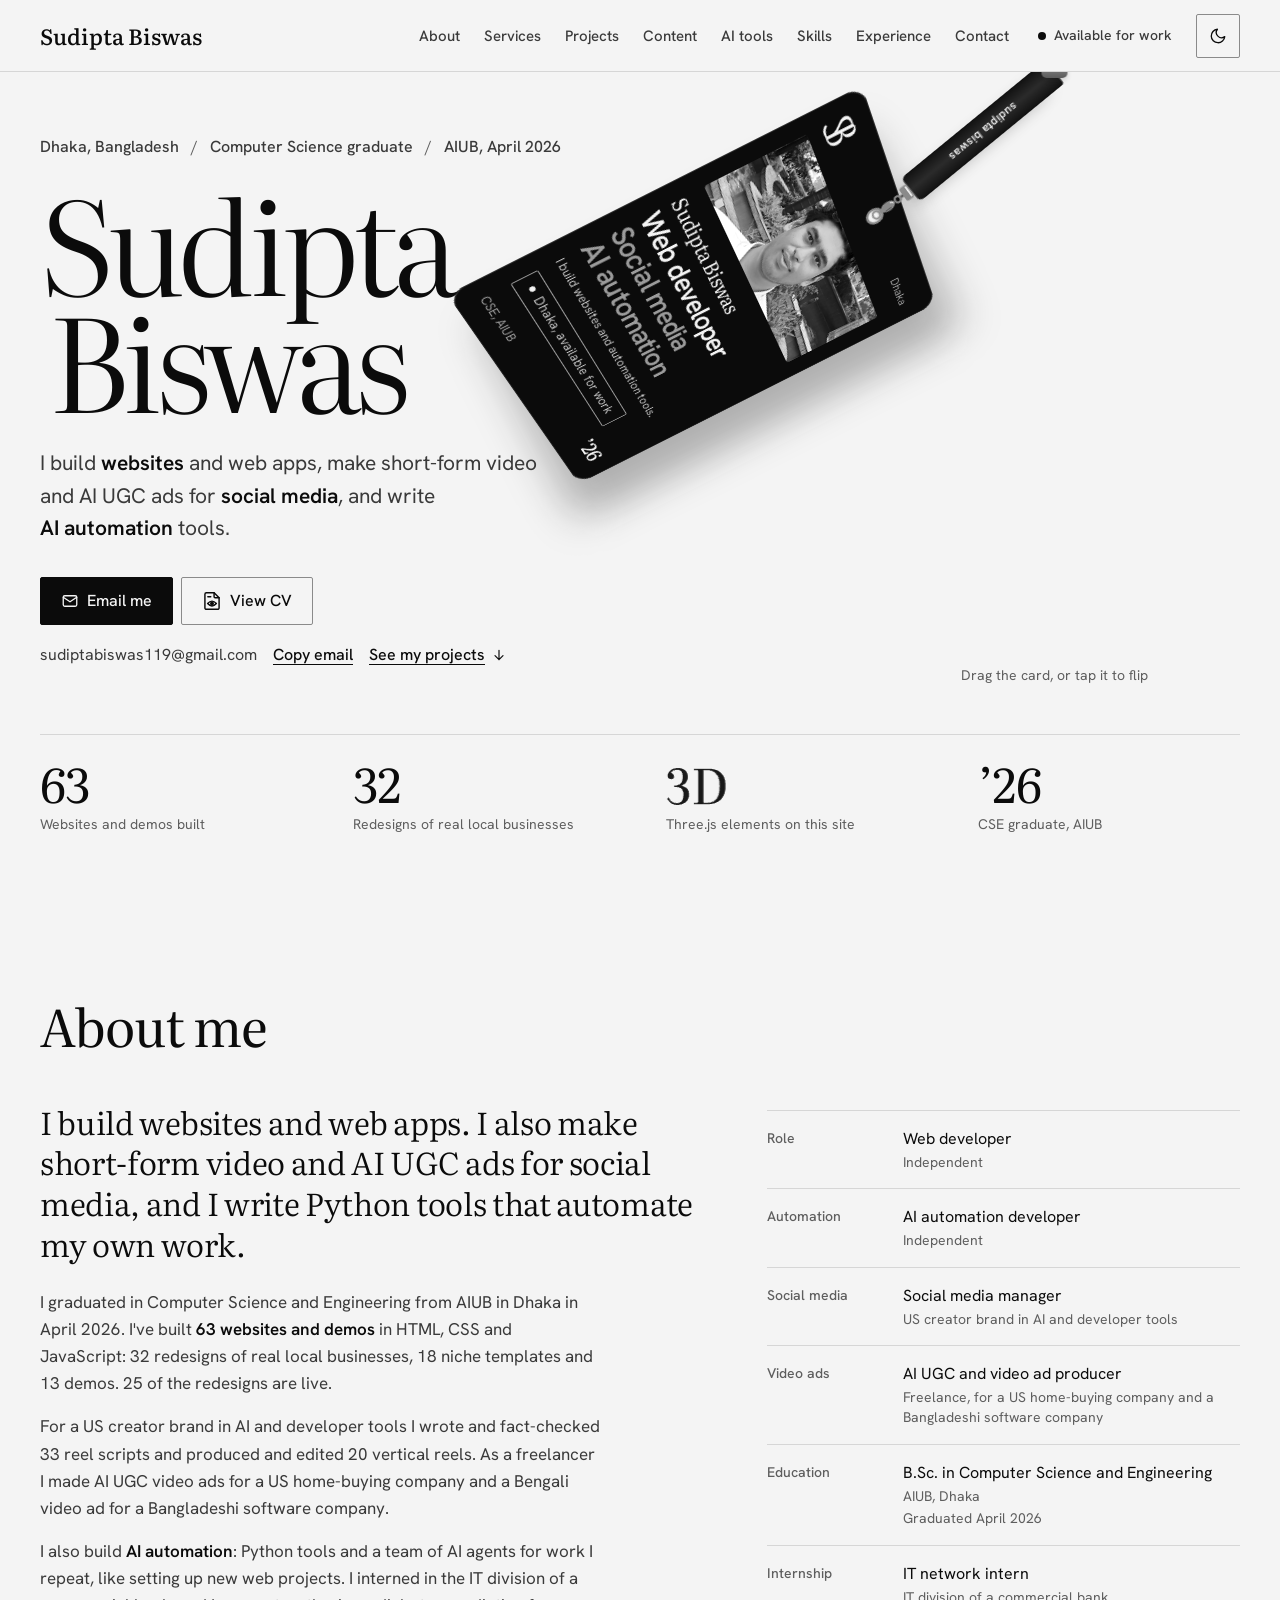
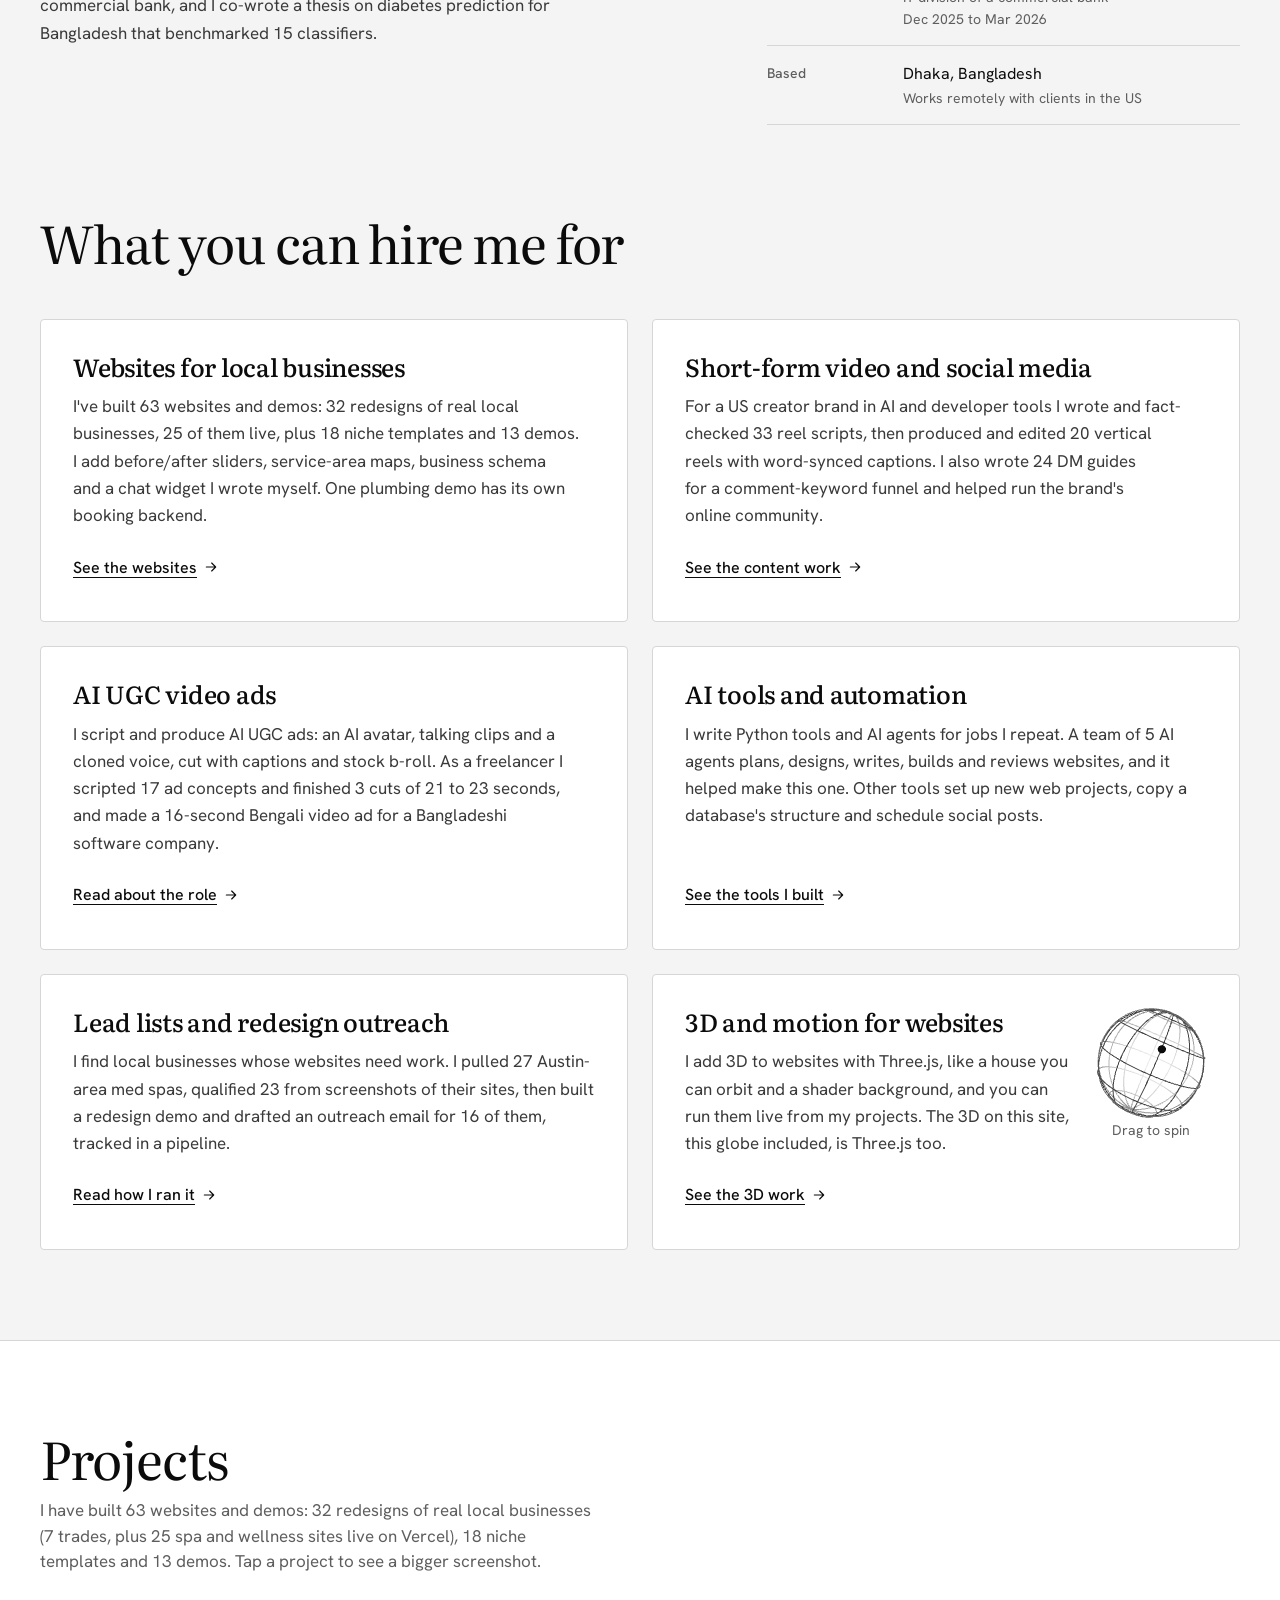
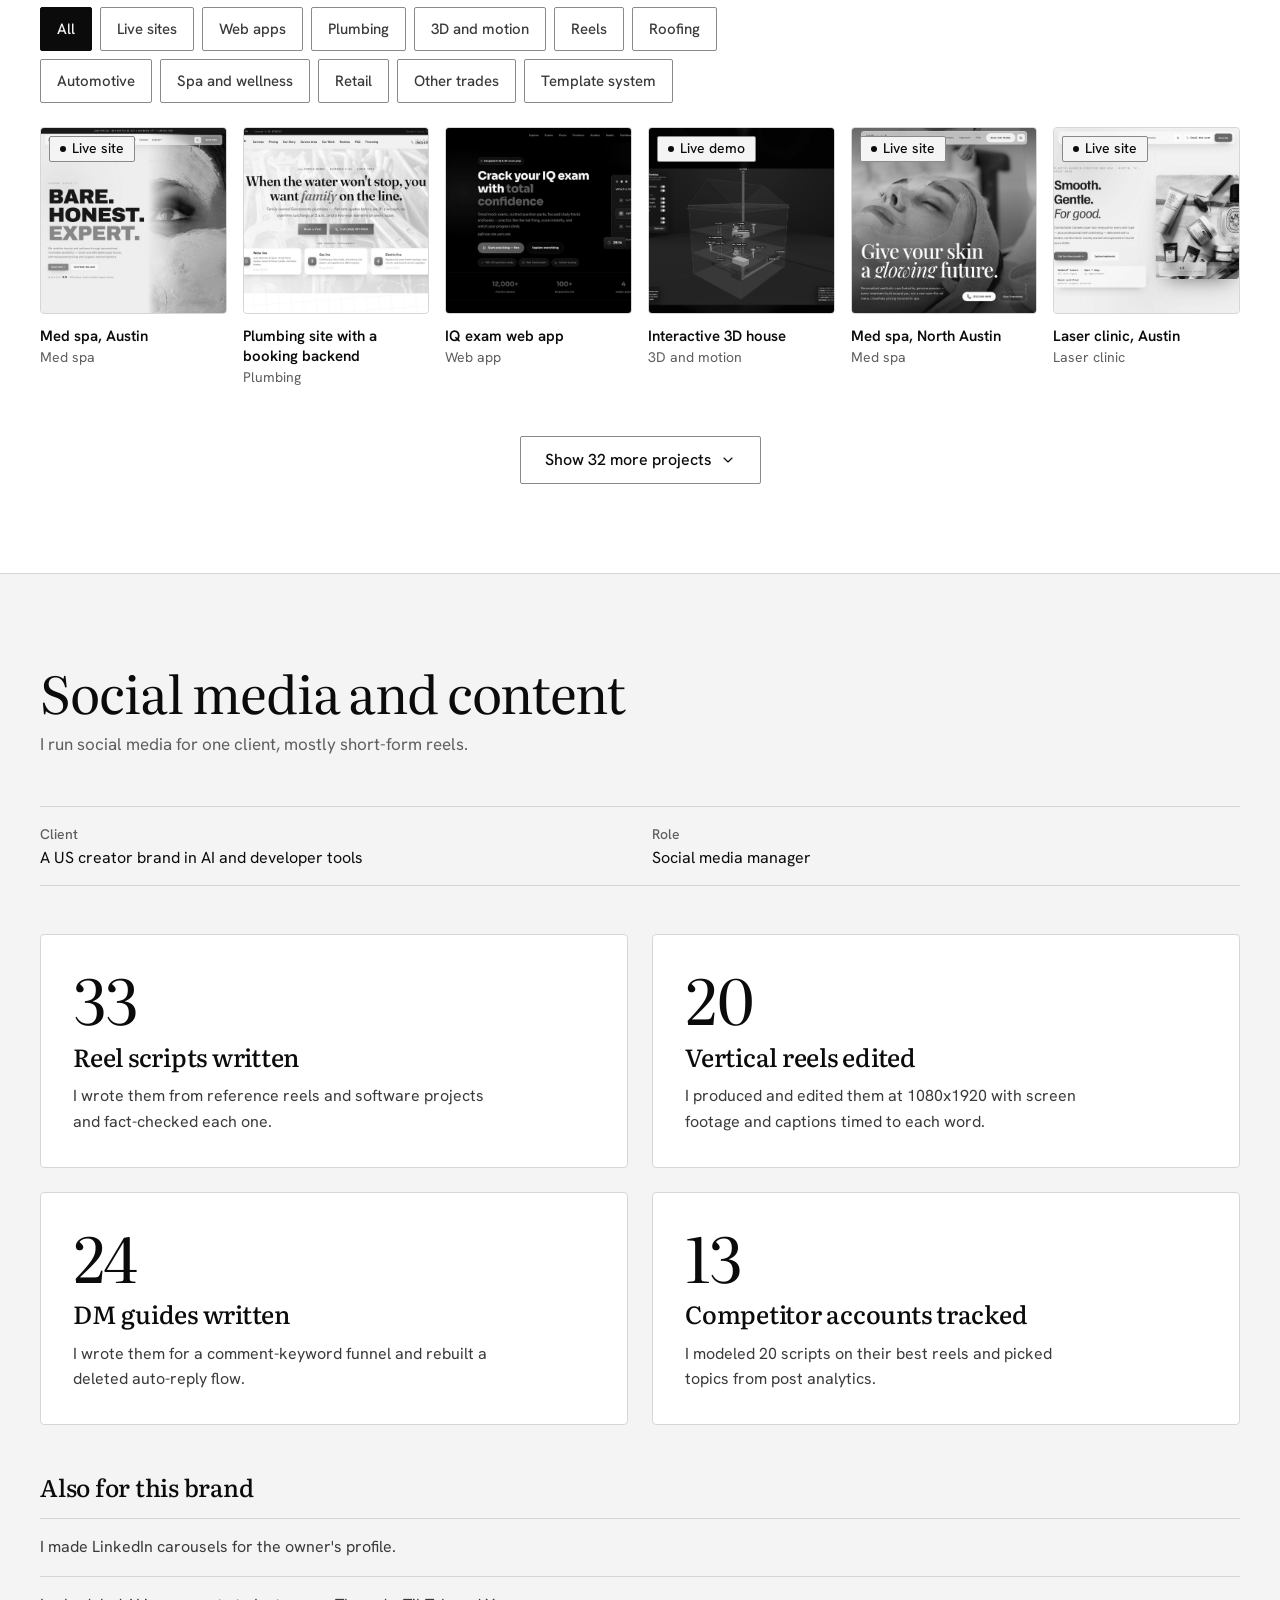
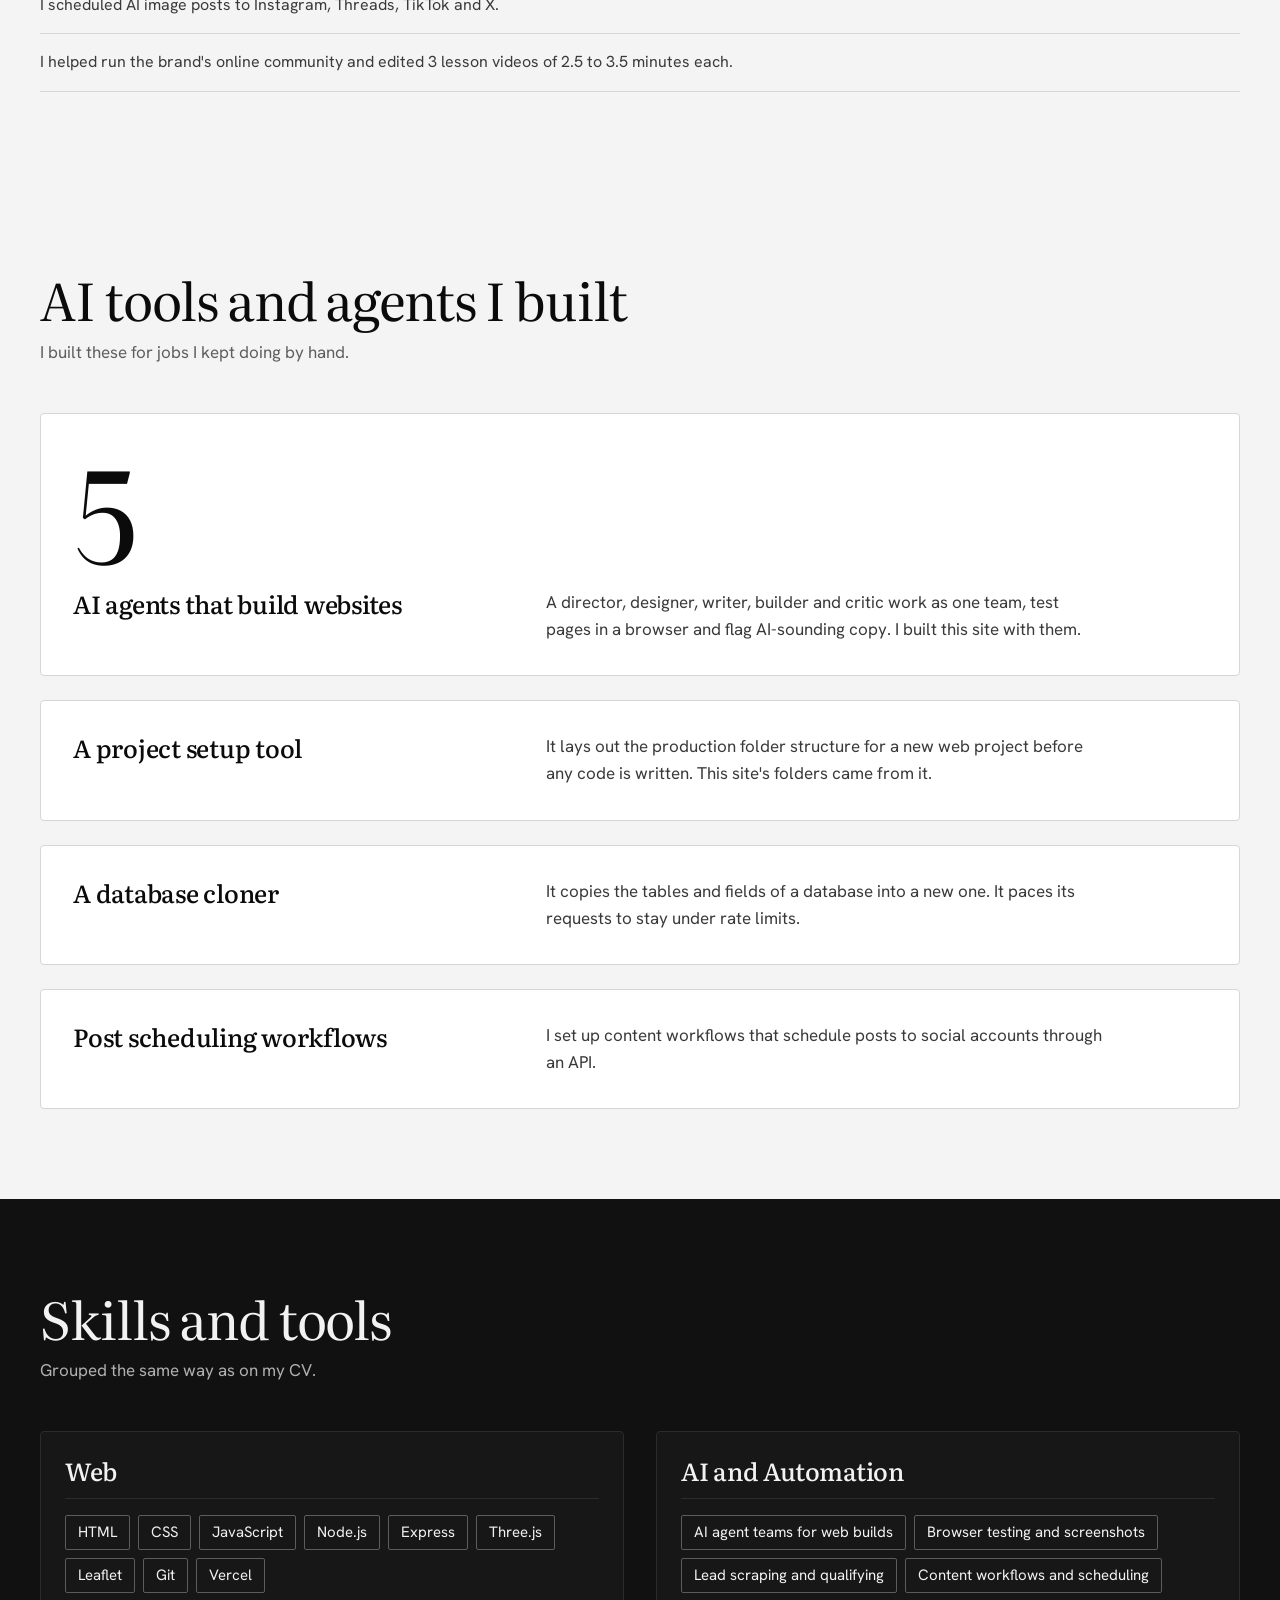
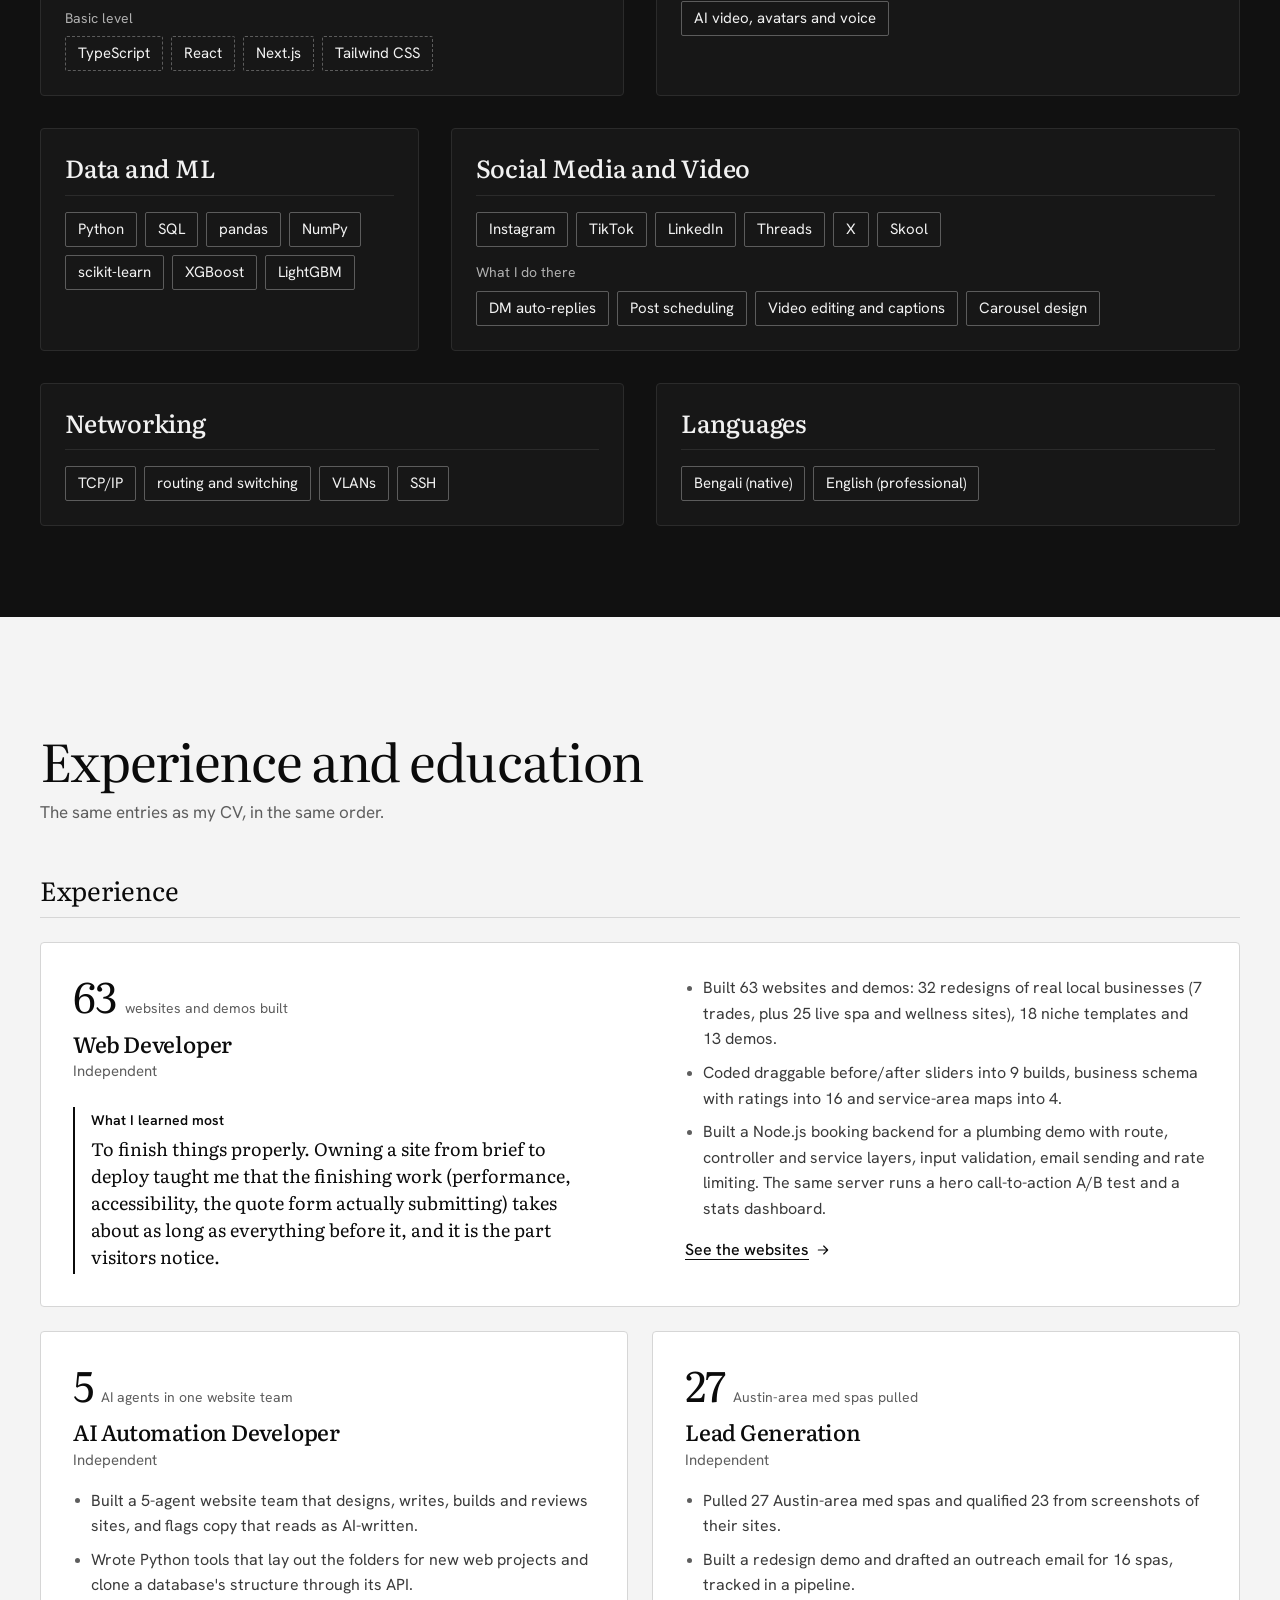
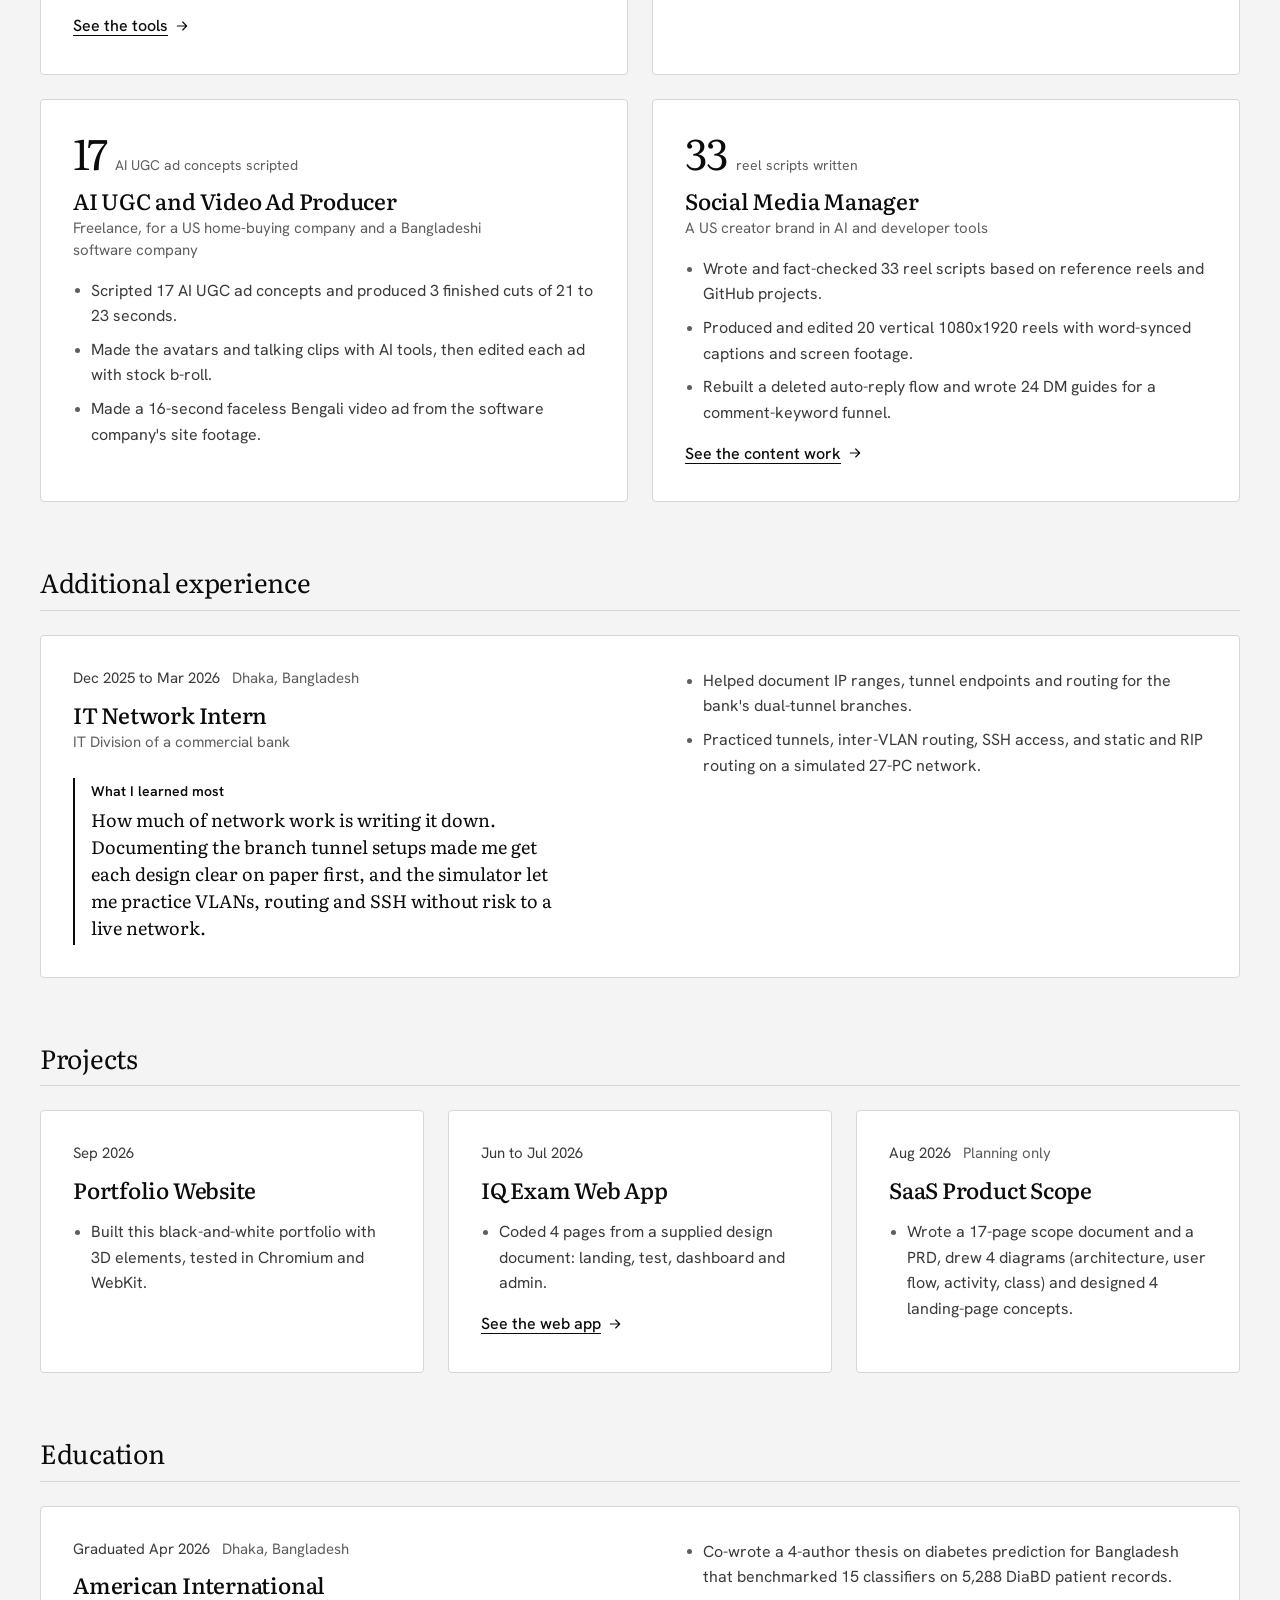
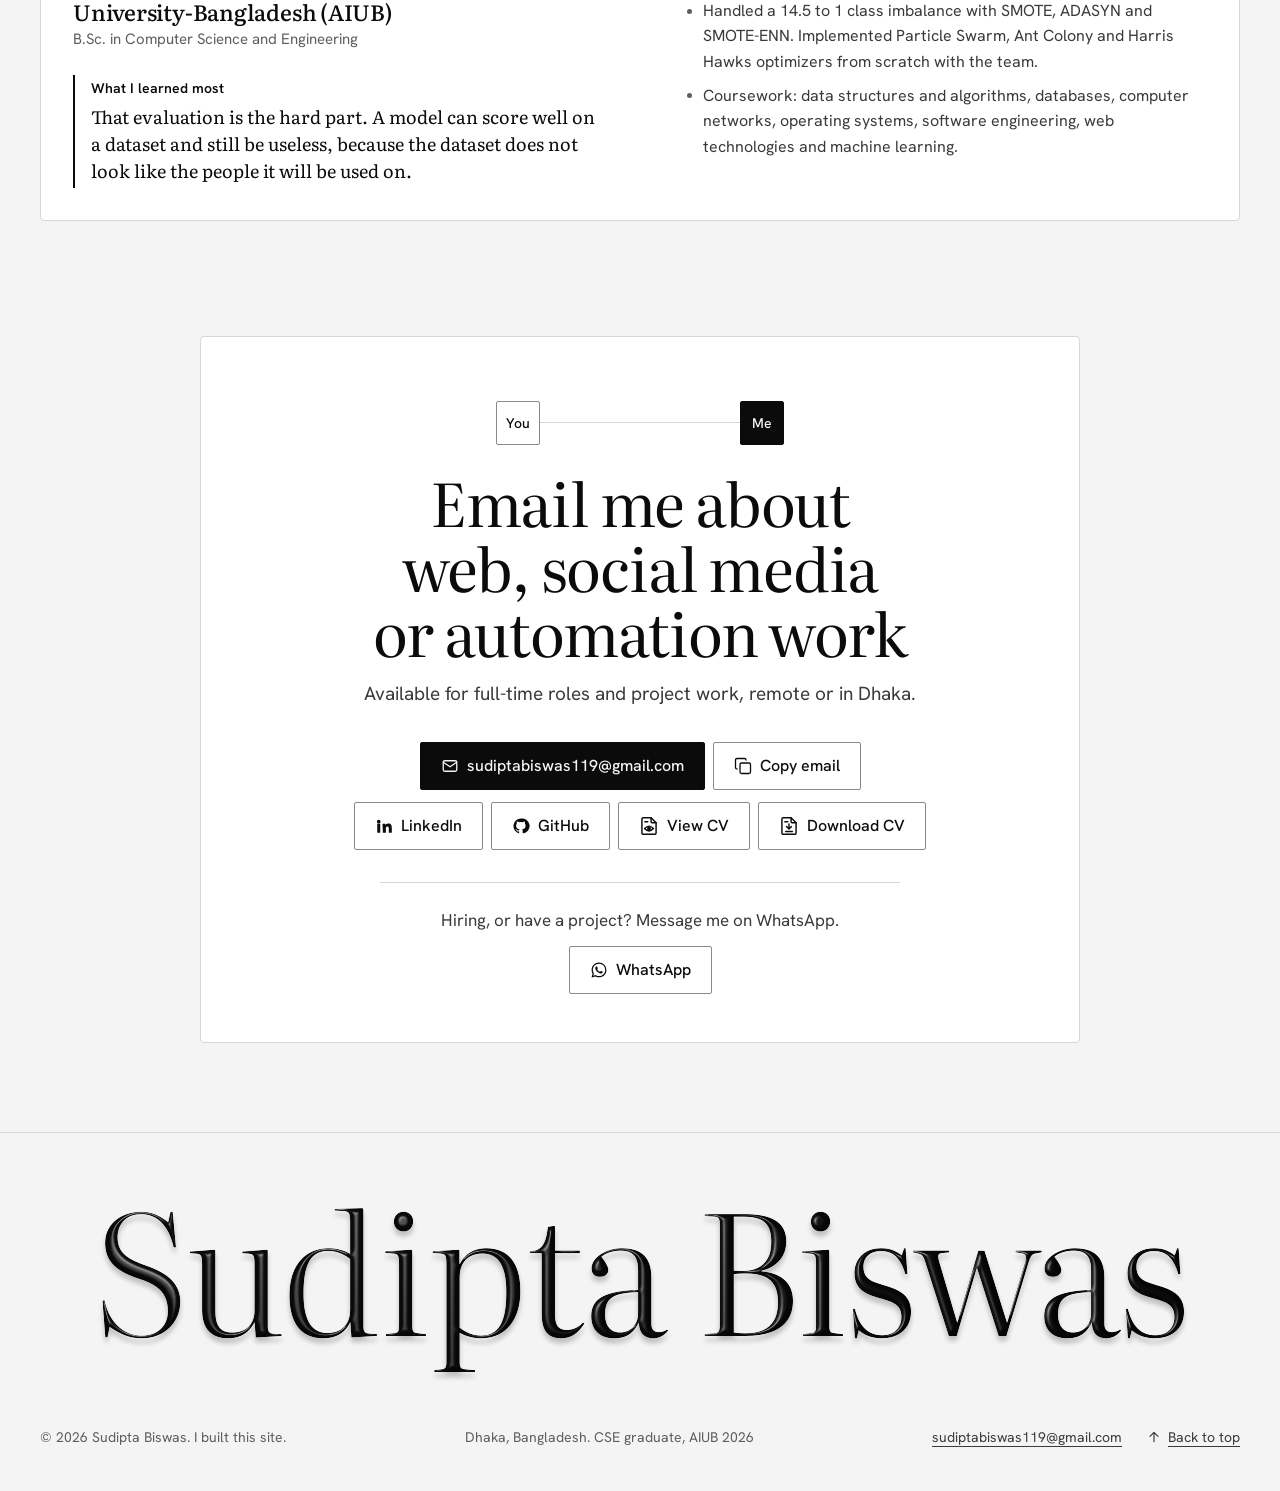
==== index.html @ 5d140ed9 "Fix project filters leaving earlier tiles visible A tile shown by one filter stayed visible under th" ====
<!DOCTYPE html>
<html lang="en">
<head>
<meta charset="UTF-8" />
<meta name="viewport" content="width=device-width, initial-scale=1.0" />
<title>Sudipta Biswas: Web Developer, Social Media Management and AI Automation</title>
<meta name="description" content="Sudipta Biswas is a web developer in Dhaka, Bangladesh. He has built 63 websites and demos, including 32 redesigns of real local businesses. He also makes short-form video and AI UGC ads for social media and writes Python automation tools. Email him or download his CV." />
<meta name="theme-color" content="#f4f4f4" />
<meta property="og:title" content="Sudipta Biswas: Web Developer, Social Media Management and AI Automation" />
<meta property="og:description" content="Web developer in Dhaka. 63 websites and demos built, 32 of them redesigns of real local businesses. He also makes short-form video for social media and writes Python automation tools." />
<meta property="og:type" content="website" />

<link rel="icon" href="data:image/svg+xml,%3Csvg xmlns='http://www.w3.org/2000/svg' viewBox='0 0 48 48'%3E%3Crect width='48' height='48' rx='11' fill='%23111111'/%3E%3Ctext x='24' y='34' font-family='Georgia,serif' font-size='27' font-weight='700' fill='%23f4f4f4' text-anchor='middle'%3Esb%3C/text%3E%3C/svg%3E" />

<script>
(function(){
  var r = document.documentElement;
  r.classList.add('js');
  try { if (localStorage.getItem("pf-theme") === "dark") r.setAttribute("data-theme","dark"); } catch(e){}
  /* motion runs once per element, never on reduced motion */
  try { if (!matchMedia("(prefers-reduced-motion: reduce)").matches && "IntersectionObserver" in window) r.classList.add("m-on"); } catch(e){}
})();
</script>
<!-- three.js r180 is self-hosted in assets/vendor/three (jsDelivr reset Chrome connections) and only fetched when a 3D piece scrolls near the screen -->
<!-- every module URL carries ?v=: browsers cache GitHub Pages files for 10 minutes, and a stale module mixed
     with fresh ones breaks the page. Change a JS file: bump every ?v= in this file (list new modules here) -->
<script type="importmap">{"imports":{
  "three":"./assets/vendor/three/build/three.module.min.js",
  "three/addons/":"./assets/vendor/three/examples/jsm/",
  "./js/config.js":"./js/config.js?v=15",
  "./js/lib/dom.js":"./js/lib/dom.js?v=15",
  "./js/lib/three-kit.js":"./js/lib/three-kit.js?v=15",
  "./js/modules/badge/badge.js":"./js/modules/badge/badge.js?v=15",
  "./js/modules/badge/index.js":"./js/modules/badge/index.js?v=15",
  "./js/modules/badge/pointer.js":"./js/modules/badge/pointer.js?v=15",
  "./js/modules/badge/rig.js":"./js/modules/badge/rig.js?v=15",
  "./js/modules/badge/spring.js":"./js/modules/badge/spring.js?v=15",
  "./js/modules/copy-email.js":"./js/modules/copy-email.js?v=15",
  "./js/modules/footer-light.js":"./js/modules/footer-light.js?v=15",
  "./js/modules/globe.js":"./js/modules/globe.js?v=15",
  "./js/modules/lightbox.js":"./js/modules/lightbox.js?v=15",
  "./js/modules/live-tags.js":"./js/modules/live-tags.js?v=15",
  "./js/modules/menu.js":"./js/modules/menu.js?v=15",
  "./js/modules/nav-state.js":"./js/modules/nav-state.js?v=15",
  "./js/modules/reveal.js":"./js/modules/reveal.js?v=15",
  "./js/modules/service-links.js":"./js/modules/service-links.js?v=15",
  "./js/modules/slideshow.js":"./js/modules/slideshow.js?v=15",
  "./js/modules/stat-3d.js":"./js/modules/stat-3d.js?v=15",
  "./js/modules/theme.js":"./js/modules/theme.js?v=15",
  "./js/modules/toast.js":"./js/modules/toast.js?v=15",
  "./js/modules/work.js":"./js/modules/work.js?v=15"
}}</script>
<link rel="preconnect" href="https://fonts.googleapis.com" />
<link rel="preconnect" href="https://fonts.gstatic.com" crossorigin />
<link href="https://fonts.googleapis.com/css2?family=Literata:opsz,wght@7..72,300..600&amp;family=Hanken+Grotesk:wght@400..700&amp;display=swap" rel="stylesheet" />

<!-- styles: tokens, base, layout, one file per section, motion last (order matters) -->
<link rel="stylesheet" href="css/tokens.css?v=15" />
<link rel="stylesheet" href="css/base.css?v=15" />
<link rel="stylesheet" href="css/layout.css?v=15" />
<link rel="stylesheet" href="css/components/a11y.css?v=15" />
<link rel="stylesheet" href="css/components/controls.css?v=15" />
<link rel="stylesheet" href="css/components/header.css?v=15" />
<link rel="stylesheet" href="css/components/hero.css?v=15" />
<link rel="stylesheet" href="css/components/badge.css?v=15" />
<link rel="stylesheet" href="css/components/about.css?v=15" />
<link rel="stylesheet" href="css/components/services.css?v=15" />
<link rel="stylesheet" href="css/components/work.css?v=15" />
<link rel="stylesheet" href="css/components/content.css?v=15" />
<link rel="stylesheet" href="css/components/automation.css?v=15" />
<link rel="stylesheet" href="css/components/skills.css?v=15" />
<link rel="stylesheet" href="css/components/experience.css?v=15" />
<link rel="stylesheet" href="css/components/contact.css?v=15" />
<link rel="stylesheet" href="css/components/footer.css?v=15" />
<link rel="stylesheet" href="css/components/lightbox.css?v=15" />
<link rel="stylesheet" href="css/components/toast.css?v=15" />
<link rel="stylesheet" href="css/components/slideshow.css?v=15" />
<link rel="stylesheet" href="css/motion.css?v=15" />
<!-- scripts: fetched in parallel, run by js/main.js -->
<link rel="modulepreload" href="js/main.js?v=15" />
<link rel="modulepreload" href="js/config.js?v=15" />
<link rel="modulepreload" href="js/lib/dom.js?v=15" />
<link rel="modulepreload" href="js/lib/three-kit.js?v=15" />
<link rel="modulepreload" href="js/modules/badge/index.js?v=15" />
<link rel="modulepreload" href="js/modules/badge/badge.js?v=15" />
<link rel="modulepreload" href="js/modules/badge/pointer.js?v=15" />
<link rel="modulepreload" href="js/modules/badge/rig.js?v=15" />
<link rel="modulepreload" href="js/modules/badge/spring.js?v=15" />
<link rel="modulepreload" href="js/modules/copy-email.js?v=15" />
<link rel="modulepreload" href="js/modules/footer-light.js?v=15" />
<link rel="modulepreload" href="js/modules/globe.js?v=15" />
<link rel="modulepreload" href="js/modules/lightbox.js?v=15" />
<link rel="modulepreload" href="js/modules/live-tags.js?v=15" />
<link rel="modulepreload" href="js/modules/menu.js?v=15" />
<link rel="modulepreload" href="js/modules/nav-state.js?v=15" />
<link rel="modulepreload" href="js/modules/reveal.js?v=15" />
<link rel="modulepreload" href="js/modules/service-links.js?v=15" />
<link rel="modulepreload" href="js/modules/slideshow.js?v=15" />
<link rel="modulepreload" href="js/modules/stat-3d.js?v=15" />
<link rel="modulepreload" href="js/modules/theme.js?v=15" />
<link rel="modulepreload" href="js/modules/toast.js?v=15" />
<link rel="modulepreload" href="js/modules/work.js?v=15" />
</head>
<body>
<a class="skip" href="#main">Skip to main content</a>

<header class="nav" id="nav">
  <div class="wrap nav-in">
    <a href="#top" class="mark" aria-label="Sudipta Biswas, back to top">
      <span class="sig">Sudipta Biswas</span>
      <span class="who">Web developer, social media and AI automation</span>
    </a>
    <div class="nav-end">
      <nav class="site-nav" id="siteNav" aria-label="Primary" hidden>
        <ul class="nav-list">
          <li><a class="nl" href="#about"><span>About</span></a></li>
          <li><a class="nl" href="#services"><span>Services</span></a></li>
          <li><a class="nl" href="#projects"><span>Projects</span></a></li>
          <li><a class="nl" href="#content"><span>Content</span></a></li>
          <li><a class="nl" href="#automation"><span>AI tools</span></a></li>
          <li><a class="nl" href="#skillstory"><span>Skills</span></a></li>
          <li><a class="nl" href="#experience"><span>Experience</span></a></li>
          <li><a class="nl" href="#contact"><span>Contact</span></a></li>
        </ul>
        <div class="menu-actions">
          <a class="btn" href="mailto:sudiptabiswas119@gmail.com">Email me</a>
          <a class="btn btn-secondary" href="assets/Sudipta_Biswas_CV.pdf" target="_blank" rel="noopener" aria-label="View CV (PDF, opens in a new tab)"><svg class="i-cv" viewBox="0 0 24 24" fill="none" stroke="currentColor" stroke-width="1.75" stroke-linecap="round" stroke-linejoin="round" aria-hidden="true" focusable="false"><path d="M14.5 2H5.25A1.75 1.75 0 0 0 3.5 3.75V20.25A1.75 1.75 0 0 0 5.25 22H18.75A1.75 1.75 0 0 0 20.5 20.25V8Z"/><path d="M14.5 2V6.75A1.25 1.25 0 0 0 15.75 8H20.5"/><path d="M7 7H10.5"/><path d="M6.75 15Q12 9.25 17.25 15Q12 20.75 6.75 15Z"/><circle cx="12" cy="15" r="1.5" fill="currentColor"/></svg><span>View CV</span></a>
        </div>
        <span class="avail"><span class="dot" aria-hidden="true"></span>Available for work</span>
      </nav>
      <button class="theme-btn" id="themeBtn" type="button" aria-label="Switch to dark theme" title="Light or dark theme">
        <svg class="i-moon" viewBox="0 0 24 24" fill="none" stroke="currentColor" stroke-width="1.75" stroke-linecap="round" stroke-linejoin="round" aria-hidden="true" focusable="false"><path d="M21 12.8A9 9 0 1 1 11.2 3a7 7 0 0 0 9.8 9.8Z"/></svg>
        <svg class="i-sun" viewBox="0 0 24 24" fill="none" stroke="currentColor" stroke-width="1.75" stroke-linecap="round" stroke-linejoin="round" aria-hidden="true" focusable="false"><circle cx="12" cy="12" r="4"/><path d="M12 2v2M12 20v2M4.9 4.9l1.4 1.4M17.7 17.7l1.4 1.4M2 12h2M20 12h2M4.9 19.1l1.4-1.4M17.7 6.3l1.4-1.4"/></svg>
      </button>
      <button class="menu-btn" id="menuBtn" type="button" aria-controls="siteNav" aria-expanded="false" aria-label="Open menu">
        <span class="bars" aria-hidden="true"><i></i><i></i></span><span class="menu-txt">Menu</span>
      </button>
    </div>
  </div>
</header>

<main id="main">

<!-- ===== HERO ===== -->
<section class="hero" id="top">
  <span class="hero-sentinel" aria-hidden="true"></span>
  <div class="wrap">
    <div class="hero-grid">
      <div class="hero-copy">
        <div class="id-row">
          <span class="id-pfp"><img src="assets/images/profile.jpg" alt="Sudipta Biswas in a white shirt, outdoors in a garden" width="900" height="900" loading="eager" fetchpriority="high" decoding="async" /></span>
          <div class="id-meta">
            <ul class="facts">
              <li>Dhaka, Bangladesh<span class="sep" aria-hidden="true">/</span></li>
              <li>Computer Science graduate<span class="sep" aria-hidden="true">/</span></li>
              <li>AIUB, April 2026</li>
            </ul>
            <span class="chip id-chip"><span class="dot" aria-hidden="true"></span>Dhaka, available for work</span>
          </div>
        </div>
        <h1><span class="l1"><span class="w">Sudipta</span></span> <span class="l2"><span class="w">Biswas</span></span></h1>
        <p class="hero-lead">I build <b>websites</b> and web apps, make short-form video and AI UGC ads for <b>social media</b>, and write <b>AI automation</b> tools.</p>
        <div class="hero-actions">
          <div class="row-a">
            <a class="btn" href="mailto:sudiptabiswas119@gmail.com"><svg viewBox="0 0 24 24" fill="none" stroke="currentColor" stroke-width="1.75" stroke-linecap="round" stroke-linejoin="round" aria-hidden="true" focusable="false"><rect x="3" y="5" width="18" height="14" rx="2"/><path d="m3 7 9 6 9-6"/></svg><span>Email me</span></a>
            <a class="btn btn-secondary btn-ico" href="assets/Sudipta_Biswas_CV.pdf" target="_blank" rel="noopener" aria-label="View CV (PDF, opens in a new tab)" title="View CV (PDF, opens in a new tab)"><svg class="i-cv" viewBox="0 0 24 24" fill="none" stroke="currentColor" stroke-width="1.75" stroke-linecap="round" stroke-linejoin="round" aria-hidden="true" focusable="false"><path d="M14.5 2H5.25A1.75 1.75 0 0 0 3.5 3.75V20.25A1.75 1.75 0 0 0 5.25 22H18.75A1.75 1.75 0 0 0 20.5 20.25V8Z"/><path d="M14.5 2V6.75A1.25 1.25 0 0 0 15.75 8H20.5"/><path d="M7 7H10.5"/><path d="M6.75 15Q12 9.25 17.25 15Q12 20.75 6.75 15Z"/><circle cx="12" cy="15" r="1.5" fill="currentColor"/></svg><span class="btn-t">View CV</span></a>
          </div>
          <div class="row-b">
            <span class="addr">sudiptabiswas119@gmail.com</span>
            <button class="textlink" id="copyHero" type="button"><span class="lbl">Copy email</span></button>
            <a class="textlink" href="#projects"><span>See my projects</span><svg viewBox="0 0 24 24" fill="none" stroke="currentColor" stroke-width="1.75" stroke-linecap="round" stroke-linejoin="round" aria-hidden="true" focusable="false"><path d="M12 5v14M6 13l6 6 6-6"/></svg></a>
          </div>
        </div>
      </div>

      <div class="portrait-rig">
        <div class="badge-stage" id="badgeStage">
          <div class="badge">
            <div class="badge__shadow" aria-hidden="true"></div>
            <div class="badge__strap" aria-hidden="true"><span class="badge__strap-text">sudipta biswas</span></div>
            <div class="badge__mount" aria-hidden="true"></div>
            <div class="badge__clip" aria-hidden="true">
              <svg viewBox="0 0 20 44" focusable="false">
                <rect x="2.5" y="0" width="15" height="9" rx="2" fill="currentColor"/>
                <rect class="hi" x="4" y="1.3" width="12" height="1.8" rx=".9" fill="currentColor"/>
                <rect class="lo" x="8.6" y="9" width="2.8" height="3.4" fill="currentColor"/>
                <circle cx="10" cy="15.6" r="3.1" fill="none" stroke="currentColor" stroke-width="1.9"/>
                <path d="M10 19.4c4.6 1.6 5.6 8.6 3.4 13.6L10 38.2l-3.4-5.2C4.4 28 5.4 21 10 19.4Z" fill="currentColor"/>
                <path class="hi" d="M8.2 23.6c.5-1.5 1.1-2.2 1.8-2.4" fill="none" stroke="currentColor" stroke-width="1.1" stroke-linecap="round"/>
                <path class="lo" d="M12.6 25.5v6.2" fill="none" stroke="currentColor" stroke-width="1.1" stroke-linecap="round"/>
                <circle cx="10" cy="42" r="3.7" fill="none" stroke="currentColor" stroke-width="1.9"/>
              </svg>
            </div>
            <div class="badge__card" tabindex="0" role="button" aria-label="Sudipta Biswas, web developer, social media and AI automation. Drag to toss, press Enter to flip for contact details.">
              <div class="badge__inner">
                <section class="face face--front">
                  <span class="face__hole"></span>
                  <div class="face__head">
                    <strong class="face__mark"><span class="visually-hidden">SB</span><svg class="face__mark-svg" xmlns="http://www.w3.org/2000/svg" viewBox="6 7 90 110" fill="currentColor" aria-hidden="true" focusable="false"><path d="M48 13 L60 9 L60 113 L48 113 Z"/><path d="M57 9.8 L60 9 C80 9 88 20 88 34 C88 48 79 57 58 59 L57 55 C70 54 75 46 75 34 C75 21 70 14 57 14 Z"/><path d="M57 57 C84 58 94 70 94 85 C94 102 81 113 57 113 L57 108 C74 108 81 99 81 85 C81 71 74 62 57 62 Z"/><path d="M50 12.6 C28 10.5 10 15 10 33 C10 54 43 61 50 92 L50 70 C40 58 23 49 23 33 C23 22 33 17.5 50 18 Z"/><path d="M50 108 L50 113 C30 116 14 113 7 99 L14 95 C20 104 32 108 50 107 Z"/></svg></strong>
                    <span class="face__meta">Dhaka</span>
                  </div>
                  <figure class="face__photo">
                    <img src="assets/images/profile.jpg" alt="Sudipta Biswas in a white shirt, outdoors in a garden" width="900" height="900" loading="eager" fetchpriority="high" decoding="async" />
                  </figure>
                  <p class="face__name">Sudipta Biswas</p>
                  <p class="face__role">Web developer<span>Social media</span><span>AI automation</span></p>
                  <p class="face__desc">I build websites and automation tools.</p>
                  <span class="chip face__chip"><span class="dot" aria-hidden="true"></span>Dhaka, available for work</span>
                  <div class="face__foot"><span>CSE, AIUB</span><b>’26</b></div>
                </section>
                <section class="face face--back">
                  <span class="face__hole"></span>
                  <div class="face__head">
                    <strong class="face__mark"><span class="visually-hidden">SB</span><svg class="face__mark-svg" xmlns="http://www.w3.org/2000/svg" viewBox="6 7 90 110" fill="currentColor" aria-hidden="true" focusable="false"><path d="M48 13 L60 9 L60 113 L48 113 Z"/><path d="M57 9.8 L60 9 C80 9 88 20 88 34 C88 48 79 57 58 59 L57 55 C70 54 75 46 75 34 C75 21 70 14 57 14 Z"/><path d="M57 57 C84 58 94 70 94 85 C94 102 81 113 57 113 L57 108 C74 108 81 99 81 85 C81 71 74 62 57 62 Z"/><path d="M50 12.6 C28 10.5 10 15 10 33 C10 54 43 61 50 92 L50 70 C40 58 23 49 23 33 C23 22 33 17.5 50 18 Z"/><path d="M50 108 L50 113 C30 116 14 113 7 99 L14 95 C20 104 32 108 50 107 Z"/></svg></strong>
                    <span class="face__meta">Contact</span>
                  </div>
                  <figure class="qr">
                    <img src="assets/images/qr-portfolio.svg" alt="QR code that opens sudiptabiswas99.github.io" width="118" height="118">
                    <figcaption>Scan to open this portfolio</figcaption>
                  </figure>
                  <dl class="specs">
                    <div><dt>Email</dt><dd>sudiptabiswas119@gmail.com</dd></div>
                    <div><dt>GitHub</dt><dd>sudiptabiswas99</dd></div>
                    <div><dt>LinkedIn</dt><dd>sudipta-biswas-09a739211</dd></div>
                  </dl>
                </section>
              </div>
            </div>
          </div>
        </div>
        <p class="badge-hint"><span class="hint-fine">Drag the card, or tap it to flip</span><span class="hint-touch">Drag the card sideways, or tap it to flip</span></p>
      </div>
    </div>

    <div class="hero-stats">
      <div class="hst"><div class="n">63</div><div class="l">Websites and demos built</div></div>
      <div class="hst"><div class="n">32</div><div class="l">Redesigns of real local businesses</div></div>
      <div class="hst hst-3d"><div class="n"><span class="n-txt">3D</span></div><div class="l">Three.js elements on this site</div></div>
      <div class="hst"><div class="n">’26</div><div class="l">CSE graduate, AIUB</div></div>
    </div>
  </div>
</section>

<!-- ===== ABOUT ===== -->
<section class="section" id="about">
  <div class="wrap">
    <div class="sh"><h2 tabindex="-1">About me</h2></div>
    <div class="about-grid">
      <div>
        <p class="about-lead">I build websites and web apps. I also make short-form video and AI UGC ads for social media, and I write Python tools that automate my own work.</p>
        <div class="about-body">
          <p>I graduated in Computer Science and Engineering from AIUB in Dhaka in April 2026. I've built <b>63 websites and demos</b> in HTML, CSS and JavaScript: 32 redesigns of real local businesses, 18 niche templates and 13 demos. 25 of the redesigns are live.</p>
          <p>For a US creator brand in AI and developer tools I wrote and fact-checked 33 reel scripts and produced and edited 20 vertical reels. As a freelancer I made AI UGC video ads for a US home-buying company and a Bengali video ad for a Bangladeshi software company.</p>
          <p>I also build <b>AI automation</b>: Python tools and a team of AI agents for work I repeat, like setting up new web projects. I interned in the IT division of a commercial bank, and I co-wrote a thesis on diabetes prediction for Bangladesh that benchmarked 15 classifiers.</p>
        </div>
      </div>
      <dl class="facts-list">
        <div class="row"><dt>Role</dt><dd>Web developer<small>Independent</small></dd></div>
        <div class="row"><dt>Automation</dt><dd>AI automation developer<small>Independent</small></dd></div>
        <div class="row"><dt>Social media</dt><dd>Social media manager<small>US creator brand in AI and developer tools</small></dd></div>
        <div class="row"><dt>Video ads</dt><dd>AI UGC and video ad producer<small>Freelance, for a US home-buying company and a Bangladeshi software company</small></dd></div>
        <div class="row"><dt>Education</dt><dd>B.Sc. in Computer Science and Engineering<small>AIUB, Dhaka</small><small>Graduated April 2026</small></dd></div>
        <div class="row"><dt>Internship</dt><dd>IT network intern<small>IT division of a commercial bank</small><small>Dec 2025 to Mar 2026</small></dd></div>
        <div class="row"><dt>Based</dt><dd>Dhaka, Bangladesh<small>Works remotely with clients in the US</small></dd></div>
      </dl>
    </div>
  </div>
</section>

<!-- ===== SERVICES ===== -->
<section class="section" id="services">
  <div class="wrap">
    <div class="sh"><h2 tabindex="-1">What you can hire me for</h2></div>
    <div class="svc-grid">
      <article class="svc">
        <h3>Websites for local businesses</h3>
        <p>I've built 63 websites and demos: 32 redesigns of real local businesses, 25 of them live, plus 18 niche templates and 13 demos. I add before/after sliders, service-area maps, business schema and a chat widget I wrote myself. One plumbing demo has its own booking backend.</p>
        <a class="textlink svc-go" href="#projects" data-filter="all"><span>See the websites</span><svg viewBox="0 0 24 24" fill="none" stroke="currentColor" stroke-width="1.75" stroke-linecap="round" stroke-linejoin="round" aria-hidden="true" focusable="false"><path d="M5 12h14M13 6l6 6-6 6"/></svg></a>
      </article>
      <article class="svc">
        <h3>Short-form video and social media</h3>
        <p>For a US creator brand in AI and developer tools I wrote and fact-checked 33 reel scripts, then produced and edited 20 vertical reels with word-synced captions. I also wrote 24 DM guides for a comment-keyword funnel and helped run the brand's online community.</p>
        <a class="textlink svc-go" href="#content"><span>See the content work</span><svg viewBox="0 0 24 24" fill="none" stroke="currentColor" stroke-width="1.75" stroke-linecap="round" stroke-linejoin="round" aria-hidden="true" focusable="false"><path d="M5 12h14M13 6l6 6-6 6"/></svg></a>
      </article>
      <article class="svc">
        <h3>AI UGC video ads</h3>
        <p>I script and produce AI UGC ads: an AI avatar, talking clips and a cloned voice, cut with captions and stock b-roll. As a freelancer I scripted 17 ad concepts and finished 3 cuts of 21 to 23 seconds, and made a 16-second Bengali video ad for a Bangladeshi software company.</p>
        <a class="textlink svc-go" href="#experience"><span>Read about the role</span><svg viewBox="0 0 24 24" fill="none" stroke="currentColor" stroke-width="1.75" stroke-linecap="round" stroke-linejoin="round" aria-hidden="true" focusable="false"><path d="M5 12h14M13 6l6 6-6 6"/></svg></a>
      </article>
      <article class="svc">
        <h3>AI tools and automation</h3>
        <p>I write Python tools and AI agents for jobs I repeat. A team of 5 AI agents plans, designs, writes, builds and reviews websites, and it helped make this one. Other tools set up new web projects, copy a database's structure and schedule social posts.</p>
        <a class="textlink svc-go" href="#automation"><span>See the tools I built</span><svg viewBox="0 0 24 24" fill="none" stroke="currentColor" stroke-width="1.75" stroke-linecap="round" stroke-linejoin="round" aria-hidden="true" focusable="false"><path d="M5 12h14M13 6l6 6-6 6"/></svg></a>
      </article>
      <article class="svc">
        <h3>Lead lists and redesign outreach</h3>
        <p>I find local businesses whose websites need work. I pulled 27 Austin-area med spas, qualified 23 from screenshots of their sites, then built a redesign demo and drafted an outreach email for 16 of them, tracked in a pipeline.</p>
        <a class="textlink svc-go" href="#xp-leads"><span>Read how I ran it</span><svg viewBox="0 0 24 24" fill="none" stroke="currentColor" stroke-width="1.75" stroke-linecap="round" stroke-linejoin="round" aria-hidden="true" focusable="false"><path d="M5 12h14M13 6l6 6-6 6"/></svg></a>
      </article>
      <article class="svc svc-3d">
        <div class="svc-top">
          <div class="globe" aria-hidden="true"><span class="globe-hint">Drag to spin</span></div>
          <h3>3D and motion for websites</h3>
          <p>I add 3D to websites with Three.js, like a house you can orbit and a shader background, and you can run them live from my projects. The 3D on this site, this globe included, is Three.js too.</p>
        </div>
        <a class="textlink svc-go" href="#projects" data-filter="3d"><span>See the 3D work</span><svg viewBox="0 0 24 24" fill="none" stroke="currentColor" stroke-width="1.75" stroke-linecap="round" stroke-linejoin="round" aria-hidden="true" focusable="false"><path d="M5 12h14M13 6l6 6-6 6"/></svg></a>
      </article>
    </div>
  </div>
</section>

<!-- ===== PROJECTS (class names stay .work) ===== -->
<section class="section work" id="projects" aria-labelledby="projects-h">
  <div class="wrap">
    <div class="sh"><h2 id="projects-h" tabindex="-1">Projects</h2><p class="sh-intro">I have built 63 websites and demos: 32 redesigns of real local businesses (7 trades, plus 25 spa and wellness sites live on Vercel), 18 niche templates and 13 demos. Tap a project to see a bigger screenshot.</p></div>
    <div class="wfilter" id="wfilter" role="group" aria-label="Filter projects by type"><button type="button" class="on" aria-pressed="true" data-f="all">All</button><button type="button" aria-pressed="false" data-f="live">Live sites</button><button type="button" aria-pressed="false" data-f="app">Web apps</button><button type="button" aria-pressed="false" data-f="plumb">Plumbing</button><button type="button" aria-pressed="false" data-f="3d">3D and motion</button><button type="button" aria-pressed="false" data-f="video">Reels</button><button type="button" aria-pressed="false" data-f="roof">Roofing</button><button type="button" aria-pressed="false" data-f="auto">Automotive</button><button type="button" aria-pressed="false" data-f="spa">Spa and wellness</button><button type="button" aria-pressed="false" data-f="shop">Retail</button><button type="button" aria-pressed="false" data-f="niche">Other trades</button><button type="button" aria-pressed="false" data-f="system">Template system</button></div>

    <div class="wgrid" id="wgrid">
      <a class="wc" data-live="https://nakedmd-med-spa.vercel.app/" data-cat="spa" data-img="assets/images/work/nakedmd.jpg" data-desc="Redesign of a real Austin med spa, live on Vercel: a type-led hero, a story rail you can swipe and best sellers with prices." href="assets/images/work/nakedmd.jpg" aria-haspopup="dialog">
        <span class="wc-media"><img src="assets/images/thumbs/nakedmd.jpg?v=6" alt="Screenshot of a med spa website in Austin" loading="lazy" decoding="async" width="1000" height="1000" /><span class="wc-go" aria-hidden="true"><svg viewBox="0 0 24 24" fill="none" stroke="currentColor" stroke-width="1.75" stroke-linecap="round" stroke-linejoin="round" aria-hidden="true" focusable="false"><path d="M7 17 17 7M7 7h10v10"/></svg></span></span>
        <span class="wc-cap"><span class="t pt">Med spa, Austin</span><span class="k">Med spa</span></span>
      </a>

      <a class="wc" data-code="https://github.com/sudiptabiswas99/Website_Design/tree/main/hargrove-plumbing" data-cat="plumb" data-img="assets/images/work/hargrove.png" data-desc="A multi-page plumbing demo with a ZIP code check, six area pages and the rule-based chat widget I use on 72 pages. Its booking form runs on a backend I built, which also A/B tests the hero button and shows the results on a stats dashboard." href="assets/images/work/hargrove.png" aria-haspopup="dialog">
        <span class="wc-media"><img src="assets/images/thumbs/hargrove.jpg?v=6" alt="Screenshot of the plumbing site with a booking backend" loading="lazy" decoding="async" width="1000" height="1000" /><span class="wc-go" aria-hidden="true"><svg viewBox="0 0 24 24" fill="none" stroke="currentColor" stroke-width="1.75" stroke-linecap="round" stroke-linejoin="round" aria-hidden="true" focusable="false"><path d="M7 17 17 7M7 7h10v10"/></svg></span></span>
        <span class="wc-cap"><span class="t pt">Plumbing site with a booking backend</span><span class="k">Plumbing</span></span>
      </a>

      <a class="wc" data-cat="app" data-img="assets/images/work/iq-exam.jpg" data-desc="I coded 4 pages from a supplied design document in Jun to Jul 2026: landing, test, dashboard and admin. It runs in the browser and saves to local storage." href="assets/images/work/iq-exam.jpg" aria-haspopup="dialog">
        <span class="wc-media"><img src="assets/images/thumbs/iq-exam.jpg?v=6" alt="Screenshot of the IQ exam web app landing page" loading="lazy" decoding="async" width="1000" height="1000" /><span class="wc-go" aria-hidden="true"><svg viewBox="0 0 24 24" fill="none" stroke="currentColor" stroke-width="1.75" stroke-linecap="round" stroke-linejoin="round" aria-hidden="true" focusable="false"><path d="M7 17 17 7M7 7h10v10"/></svg></span></span>
        <span class="wc-cap"><span class="t pt">IQ exam web app</span><span class="k">Web app</span></span>
      </a>

      <a class="wc" data-cat="3d" data-demo="demos/house-3d/index.html" data-img="assets/images/work/house-3d.png" data-desc="A cutaway 3D house with its drain, vent and water supply pipes. You can orbit, zoom, switch each system on or off and watch the water flow." href="assets/images/work/house-3d.png" aria-haspopup="dialog">
        <span class="wc-media"><img src="assets/images/thumbs/house-3d.jpg?v=5" alt="Screenshot of the interactive 3D house model" loading="lazy" decoding="async" width="1000" height="848" /><span class="wc-go" aria-hidden="true"><svg viewBox="0 0 24 24" fill="none" stroke="currentColor" stroke-width="1.75" stroke-linecap="round" stroke-linejoin="round" aria-hidden="true" focusable="false"><path d="M7 17 17 7M7 7h10v10"/></svg></span></span>
        <span class="wc-cap"><span class="t pt">Interactive 3D house</span><span class="k">3D and motion</span></span>
      </a>

      <a class="wc" data-live="https://millennial-med-spa.vercel.app/" data-cat="spa" data-img="assets/images/work/millennial.jpg" data-desc="Redesign of a real North Austin med spa, live on Vercel: a full-screen photo hero, the treatment menu and a contact form, in a light and a dark theme." href="assets/images/work/millennial.jpg" aria-haspopup="dialog">
        <span class="wc-media"><img src="assets/images/thumbs/millennial.jpg?v=6" alt="Screenshot of a med spa website in North Austin" loading="lazy" decoding="async" width="1000" height="1000" /><span class="wc-go" aria-hidden="true"><svg viewBox="0 0 24 24" fill="none" stroke="currentColor" stroke-width="1.75" stroke-linecap="round" stroke-linejoin="round" aria-hidden="true" focusable="false"><path d="M7 17 17 7M7 7h10v10"/></svg></span></span>
        <span class="wc-cap"><span class="t pt">Med spa, North Austin</span><span class="k">Med spa</span></span>
      </a>

      <a class="wc extra" data-cat="plumb" data-img="assets/images/work/ironhand.png" data-desc="A plumbing demo with a call bar that stays on screen, a before/after slider and a service-area map. I coded sliders like this into 9 builds and maps into 4." href="assets/images/work/ironhand.png" aria-haspopup="dialog">
        <span class="wc-media"><img src="assets/images/thumbs/ironhand.jpg?v=5" alt="Screenshot of the plumbing site with a before/after slider" loading="lazy" decoding="async" width="1000" height="816" /><span class="wc-go" aria-hidden="true"><svg viewBox="0 0 24 24" fill="none" stroke="currentColor" stroke-width="1.75" stroke-linecap="round" stroke-linejoin="round" aria-hidden="true" focusable="false"><path d="M7 17 17 7M7 7h10v10"/></svg></span></span>
        <span class="wc-cap"><span class="t pt">Plumbing site with a before/after slider</span><span class="k">Plumbing</span></span>
      </a>

      <a class="wc" data-live="https://tender-laser-care-of-austin-llc.vercel.app/" data-cat="spa" data-img="assets/images/work/tender-laser.jpg" data-desc="Redesign of a real Austin clinic for laser hair removal and teeth whitening, live on Vercel. Pick a body area to see its treatment, then read the FAQ or book." href="assets/images/work/tender-laser.jpg" aria-haspopup="dialog">
        <span class="wc-media"><img src="assets/images/thumbs/tender-laser.jpg?v=6" alt="Screenshot of a laser clinic website in Austin" loading="lazy" decoding="async" width="1000" height="1000" /><span class="wc-go" aria-hidden="true"><svg viewBox="0 0 24 24" fill="none" stroke="currentColor" stroke-width="1.75" stroke-linecap="round" stroke-linejoin="round" aria-hidden="true" focusable="false"><path d="M7 17 17 7M7 7h10v10"/></svg></span></span>
        <span class="wc-cap"><span class="t pt">Laser clinic, Austin</span><span class="k">Laser clinic</span></span>
      </a>

      <a class="wc extra" data-live="https://ulala-med-spa.vercel.app/" data-cat="spa" data-img="assets/images/work/ulala.jpg" data-desc="Redesign of a real bilingual med spa in North Austin, live on Vercel. It reads like a magazine: a numbered treatment menu, payment plans and a contact form." href="assets/images/work/ulala.jpg" aria-haspopup="dialog">
        <span class="wc-media"><img src="assets/images/thumbs/ulala.jpg?v=6" alt="Screenshot of a bilingual med spa website in North Austin" loading="lazy" decoding="async" width="1000" height="1000" /><span class="wc-go" aria-hidden="true"><svg viewBox="0 0 24 24" fill="none" stroke="currentColor" stroke-width="1.75" stroke-linecap="round" stroke-linejoin="round" aria-hidden="true" focusable="false"><path d="M7 17 17 7M7 7h10v10"/></svg></span></span>
        <span class="wc-cap"><span class="t pt">Bilingual med spa, North Austin</span><span class="k">Med spa</span></span>
      </a>

      <a class="wc extra" data-live="https://organic-spa-massage-skincare.vercel.app/" data-cat="spa" data-img="assets/images/work/organic-spa.jpg" data-desc="Redesign of a real Austin day spa, live on Vercel. Pick a focus and a length and it shows what the ritual includes." href="assets/images/work/organic-spa.jpg" aria-haspopup="dialog">
        <span class="wc-media"><img src="assets/images/thumbs/organic-spa.jpg?v=6" alt="Screenshot of a day spa website in Austin" loading="lazy" decoding="async" width="1000" height="1000" /><span class="wc-go" aria-hidden="true"><svg viewBox="0 0 24 24" fill="none" stroke="currentColor" stroke-width="1.75" stroke-linecap="round" stroke-linejoin="round" aria-hidden="true" focusable="false"><path d="M7 17 17 7M7 7h10v10"/></svg></span></span>
        <span class="wc-cap"><span class="t pt">Day spa, Austin</span><span class="k">Day spa</span></span>
      </a>

      <a class="wc extra" data-live="https://neo-soma-health.vercel.app/" data-cat="spa" data-img="assets/images/work/neo-soma.jpg" data-desc="Redesign of a real Austin weight-loss and wellness clinic that works online, live on Vercel: how it works in 3 steps, programs with prices and patient reviews." href="assets/images/work/neo-soma.jpg" aria-haspopup="dialog">
        <span class="wc-media"><img src="assets/images/thumbs/neo-soma.jpg?v=6" alt="Screenshot of a wellness clinic website in Austin" loading="lazy" decoding="async" width="1000" height="1000" /><span class="wc-go" aria-hidden="true"><svg viewBox="0 0 24 24" fill="none" stroke="currentColor" stroke-width="1.75" stroke-linecap="round" stroke-linejoin="round" aria-hidden="true" focusable="false"><path d="M7 17 17 7M7 7h10v10"/></svg></span></span>
        <span class="wc-cap"><span class="t pt">Wellness clinic, Austin</span><span class="k">Wellness clinic</span></span>
      </a>

      <a class="wc extra" data-live="https://figura-medspa.vercel.app/" data-cat="spa" data-img="assets/images/work/figura-live.jpg" data-desc="Redesign of a real body contouring studio in North Austin, live on Vercel: a type-led hero, the treatment list and a booking form." href="assets/images/work/figura-live.jpg" aria-haspopup="dialog">
        <span class="wc-media"><img src="assets/images/thumbs/figura-live.jpg?v=6" alt="Screenshot of a body contouring studio website in North Austin" loading="lazy" decoding="async" width="1000" height="1000" /><span class="wc-go" aria-hidden="true"><svg viewBox="0 0 24 24" fill="none" stroke="currentColor" stroke-width="1.75" stroke-linecap="round" stroke-linejoin="round" aria-hidden="true" focusable="false"><path d="M7 17 17 7M7 7h10v10"/></svg></span></span>
        <span class="wc-cap"><span class="t pt">Body contouring studio, North Austin</span><span class="k">Med spa</span></span>
      </a>

      <a class="wc extra" data-cat="video" data-img="assets/images/work/reel-productivity-trap.jpg" data-desc="Short explainer reel on the METR study, with an animated bar chart and synthesised music." href="assets/images/work/reel-productivity-trap.jpg" aria-haspopup="dialog">
        <span class="wc-media"><img src="assets/images/thumbs/reel-productivity-trap.jpg?v=5" alt="Frame from the short video The Productivity Trap" loading="lazy" decoding="async" width="704" height="1000" /><span class="wc-go" aria-hidden="true"><svg viewBox="0 0 24 24" fill="none" stroke="currentColor" stroke-width="1.75" stroke-linecap="round" stroke-linejoin="round" aria-hidden="true" focusable="false"><path d="M7 17 17 7M7 7h10v10"/></svg></span></span>
        <span class="wc-cap"><span class="t pt">The Productivity Trap</span><span class="k">Reel</span></span>
      </a>

      <a class="wc extra" data-cat="system" data-img="assets/images/kit-demo.png" data-desc="18 niche templates for local trade websites, one per trade, from plumbing and roofing to pool installation and junk removal." href="assets/images/kit-demo.png" aria-haspopup="dialog">
        <span class="wc-media"><img src="assets/images/thumbs/kit-demo.jpg?v=5" alt="Screenshot of the trade template demo page" loading="lazy" decoding="async" width="1000" height="1000" /><span class="wc-go" aria-hidden="true"><svg viewBox="0 0 24 24" fill="none" stroke="currentColor" stroke-width="1.75" stroke-linecap="round" stroke-linejoin="round" aria-hidden="true" focusable="false"><path d="M7 17 17 7M7 7h10v10"/></svg></span></span>
        <span class="wc-cap"><span class="t pt">Trade website templates</span><span class="k">Template system</span></span>
      </a>

      <a class="wc extra" data-cat="roof" data-img="assets/images/work/roofing.png" data-desc="Roofing site with a review strip, a financing block and a process timeline." href="assets/images/work/roofing.png" aria-haspopup="dialog">
        <span class="wc-media"><img src="assets/images/thumbs/roofing.jpg?v=6" alt="Screenshot of the roofing site" loading="lazy" decoding="async" width="1000" height="1000" /><span class="wc-go" aria-hidden="true"><svg viewBox="0 0 24 24" fill="none" stroke="currentColor" stroke-width="1.75" stroke-linecap="round" stroke-linejoin="round" aria-hidden="true" focusable="false"><path d="M7 17 17 7M7 7h10v10"/></svg></span></span>
        <span class="wc-cap"><span class="t pt">Roofing site</span><span class="k">Roofing</span></span>
      </a>

      <a class="wc extra" data-cat="3d" data-demo="demos/aether/index.html" data-img="assets/images/work/aether-hero.png" data-desc="A hero section whose background is a moving noise pattern drawn live in the browser." href="assets/images/work/aether-hero.png" aria-haspopup="dialog">
        <span class="wc-media"><img src="assets/images/thumbs/aether-hero.jpg?v=5" alt="Screenshot of the WebGL shader hero" loading="lazy" decoding="async" width="1000" height="906" /><span class="wc-go" aria-hidden="true"><svg viewBox="0 0 24 24" fill="none" stroke="currentColor" stroke-width="1.75" stroke-linecap="round" stroke-linejoin="round" aria-hidden="true" focusable="false"><path d="M7 17 17 7M7 7h10v10"/></svg></span></span>
        <span class="wc-cap"><span class="t pt">WebGL shader hero</span><span class="k">3D and motion</span></span>
      </a>

      <a class="wc extra" data-cat="auto" data-img="assets/images/work/salem-auto.png" data-desc="Redesign of a real auto electric shop: a moving headline, customer reviews and the areas it serves." href="assets/images/work/salem-auto.png" aria-haspopup="dialog">
        <span class="wc-media"><img src="assets/images/thumbs/salem-auto.jpg?v=6" alt="Screenshot of the auto electric shop website" loading="lazy" decoding="async" width="1000" height="1000" /><span class="wc-go" aria-hidden="true"><svg viewBox="0 0 24 24" fill="none" stroke="currentColor" stroke-width="1.75" stroke-linecap="round" stroke-linejoin="round" aria-hidden="true" focusable="false"><path d="M7 17 17 7M7 7h10v10"/></svg></span></span>
        <span class="wc-cap"><span class="t pt">Auto electric shop</span><span class="k">Automotive</span></span>
      </a>

      <a class="wc extra" data-cat="shop" data-img="assets/images/work/nova.png" data-desc="Storefront layout with a product grid." href="assets/images/work/nova.png" aria-haspopup="dialog">
        <span class="wc-media"><img src="assets/images/thumbs/nova.jpg?v=5" alt="Screenshot of an electronics storefront" loading="lazy" decoding="async" width="1000" height="812" /><span class="wc-go" aria-hidden="true"><svg viewBox="0 0 24 24" fill="none" stroke="currentColor" stroke-width="1.75" stroke-linecap="round" stroke-linejoin="round" aria-hidden="true" focusable="false"><path d="M7 17 17 7M7 7h10v10"/></svg></span></span>
        <span class="wc-cap"><span class="t pt">Electronics storefront</span><span class="k">Retail</span></span>
      </a>

      <a class="wc extra" data-cat="3d" data-demo="demos/ripple/index.html" data-img="assets/images/work/ripple-effect.png" data-desc="A grid of cells behind the page that lights up under the cursor and ripples out from each click." href="assets/images/work/ripple-effect.png" aria-haspopup="dialog">
        <span class="wc-media"><img src="assets/images/thumbs/ripple-effect.jpg?v=5" alt="Screenshot of the background ripple effect demo" loading="lazy" decoding="async" width="991" height="622" /><span class="wc-go" aria-hidden="true"><svg viewBox="0 0 24 24" fill="none" stroke="currentColor" stroke-width="1.75" stroke-linecap="round" stroke-linejoin="round" aria-hidden="true" focusable="false"><path d="M7 17 17 7M7 7h10v10"/></svg></span></span>
        <span class="wc-cap"><span class="t pt">Background ripple effect</span><span class="k">3D and motion</span></span>
      </a>

      <a class="wc extra" data-cat="3d" data-demo="demos/neon-drive/index.html" data-img="assets/images/work/neon-drive.png" data-desc="Landing page for a synthwave arcade racing game, full of neon motion." href="assets/images/work/neon-drive.png" aria-haspopup="dialog">
        <span class="wc-media"><img src="assets/images/thumbs/neon-drive.jpg?v=5" alt="Screenshot of the synthwave game landing page" loading="lazy" decoding="async" width="1000" height="744" /><span class="wc-go" aria-hidden="true"><svg viewBox="0 0 24 24" fill="none" stroke="currentColor" stroke-width="1.75" stroke-linecap="round" stroke-linejoin="round" aria-hidden="true" focusable="false"><path d="M7 17 17 7M7 7h10v10"/></svg></span></span>
        <span class="wc-cap"><span class="t pt">Synthwave game page</span><span class="k">3D and motion</span></span>
      </a>

      <a class="wc extra" data-cat="3d" data-demo="demos/nightscape/index.html" data-img="assets/images/work/nightscape.png" data-desc="Landing page for an outdoor lighting studio, set in an animated night scene." href="assets/images/work/nightscape.png" aria-haspopup="dialog">
        <span class="wc-media"><img src="assets/images/thumbs/nightscape.jpg?v=5" alt="Screenshot of the outdoor lighting page" loading="lazy" decoding="async" width="1000" height="745" /><span class="wc-go" aria-hidden="true"><svg viewBox="0 0 24 24" fill="none" stroke="currentColor" stroke-width="1.75" stroke-linecap="round" stroke-linejoin="round" aria-hidden="true" focusable="false"><path d="M7 17 17 7M7 7h10v10"/></svg></span></span>
        <span class="wc-cap"><span class="t pt">Outdoor lighting page</span><span class="k">3D and motion</span></span>
      </a>

      <a class="wc extra" data-cat="3d" data-demo="demos/garage-door/index.html" data-img="assets/images/work/garage-door.png" data-desc="A garage door that slides up on its own to show the dark garage behind it. Tap it to close or open it again." href="assets/images/work/garage-door.png" aria-haspopup="dialog">
        <span class="wc-media"><img src="assets/images/thumbs/garage-door.jpg?v=6" alt="Screenshot of the garage door reveal page" loading="lazy" decoding="async" width="1000" height="1000" /><span class="wc-go" aria-hidden="true"><svg viewBox="0 0 24 24" fill="none" stroke="currentColor" stroke-width="1.75" stroke-linecap="round" stroke-linejoin="round" aria-hidden="true" focusable="false"><path d="M7 17 17 7M7 7h10v10"/></svg></span></span>
        <span class="wc-cap"><span class="t pt">Garage door reveal</span><span class="k">3D and motion</span></span>
      </a>

      <a class="wc extra" data-cat="video" data-img="assets/images/work/reel-context.jpg" data-desc="Short explainer reel on managing an AI model&#39;s context window." href="assets/images/work/reel-context.jpg" aria-haspopup="dialog">
        <span class="wc-media"><img src="assets/images/thumbs/reel-context.jpg?v=5" alt="Frame from the short video Context Windows" loading="lazy" decoding="async" width="1000" height="1000" /><span class="wc-go" aria-hidden="true"><svg viewBox="0 0 24 24" fill="none" stroke="currentColor" stroke-width="1.75" stroke-linecap="round" stroke-linejoin="round" aria-hidden="true" focusable="false"><path d="M7 17 17 7M7 7h10v10"/></svg></span></span>
        <span class="wc-cap"><span class="t pt">Context Windows</span><span class="k">Reel</span></span>
      </a>

      <a class="wc extra" data-cat="video" data-img="assets/images/work/reel-entry.jpg" data-desc="Short explainer reel in a faceless format." href="assets/images/work/reel-entry.jpg" aria-haspopup="dialog">
        <span class="wc-media"><img src="assets/images/thumbs/reel-entry.jpg?v=5" alt="Frame from the short video Entry Point" loading="lazy" decoding="async" width="700" height="1000" /><span class="wc-go" aria-hidden="true"><svg viewBox="0 0 24 24" fill="none" stroke="currentColor" stroke-width="1.75" stroke-linecap="round" stroke-linejoin="round" aria-hidden="true" focusable="false"><path d="M7 17 17 7M7 7h10v10"/></svg></span></span>
        <span class="wc-cap"><span class="t pt">Entry Point</span><span class="k">Reel</span></span>
      </a>

      <a class="wc extra" data-cat="video" data-img="assets/images/work/reel-git-duo.jpg" data-desc="Short explainer reel on a two-command git flow." href="assets/images/work/reel-git-duo.jpg" aria-haspopup="dialog">
        <span class="wc-media"><img src="assets/images/thumbs/reel-git-duo.jpg?v=5" alt="Frame from the short video Git Workflow Duo" loading="lazy" decoding="async" width="1000" height="1000" /><span class="wc-go" aria-hidden="true"><svg viewBox="0 0 24 24" fill="none" stroke="currentColor" stroke-width="1.75" stroke-linecap="round" stroke-linejoin="round" aria-hidden="true" focusable="false"><path d="M7 17 17 7M7 7h10v10"/></svg></span></span>
        <span class="wc-cap"><span class="t pt">Git Workflow Duo</span><span class="k">Reel</span></span>
      </a>

      <a class="wc extra" data-cat="video" data-img="assets/images/work/reel-slash.jpg" data-desc="Short explainer reel built from screen captures." href="assets/images/work/reel-slash.jpg" aria-haspopup="dialog">
        <span class="wc-media"><img src="assets/images/thumbs/reel-slash.jpg?v=5" alt="Frame from the short video Slash Commands" loading="lazy" decoding="async" width="1000" height="1000" /><span class="wc-go" aria-hidden="true"><svg viewBox="0 0 24 24" fill="none" stroke="currentColor" stroke-width="1.75" stroke-linecap="round" stroke-linejoin="round" aria-hidden="true" focusable="false"><path d="M7 17 17 7M7 7h10v10"/></svg></span></span>
        <span class="wc-cap"><span class="t pt">Slash Commands</span><span class="k">Reel</span></span>
      </a>

      <a class="wc extra" data-cat="video" data-img="assets/images/work/reel-report.jpg" data-desc="Short explainer reel with animated data panels." href="assets/images/work/reel-report.jpg" aria-haspopup="dialog">
        <span class="wc-media"><img src="assets/images/thumbs/reel-report.jpg?v=5" alt="Frame from the short video Session Reports" loading="lazy" decoding="async" width="1000" height="944" /><span class="wc-go" aria-hidden="true"><svg viewBox="0 0 24 24" fill="none" stroke="currentColor" stroke-width="1.75" stroke-linecap="round" stroke-linejoin="round" aria-hidden="true" focusable="false"><path d="M7 17 17 7M7 7h10v10"/></svg></span></span>
        <span class="wc-cap"><span class="t pt">Session Reports</span><span class="k">Reel</span></span>
      </a>

      <a class="wc extra" data-cat="video" data-img="assets/images/work/reel-so-arm100.jpg" data-desc="Short reel on a robot arm build, with real hardware footage." href="assets/images/work/reel-so-arm100.jpg" aria-haspopup="dialog">
        <span class="wc-media"><img src="assets/images/thumbs/reel-so-arm100.jpg?v=5" alt="Frame from the short video about the SO-ARM100 robot arm" loading="lazy" decoding="async" width="869" height="1000" /><span class="wc-go" aria-hidden="true"><svg viewBox="0 0 24 24" fill="none" stroke="currentColor" stroke-width="1.75" stroke-linecap="round" stroke-linejoin="round" aria-hidden="true" focusable="false"><path d="M7 17 17 7M7 7h10v10"/></svg></span></span>
        <span class="wc-cap"><span class="t pt">SO-ARM100 Robot Arm</span><span class="k">Reel</span></span>
      </a>

      <a class="wc extra" data-cat="plumb" data-img="assets/images/work/tidewell.png" data-desc="Plumbing demo re-skinned from my shared component base." href="assets/images/work/tidewell.png" aria-haspopup="dialog">
        <span class="wc-media"><img src="assets/images/thumbs/tidewell.jpg?v=5" alt="Screenshot of the re-skinned plumbing site" loading="lazy" decoding="async" width="1000" height="796" /><span class="wc-go" aria-hidden="true"><svg viewBox="0 0 24 24" fill="none" stroke="currentColor" stroke-width="1.75" stroke-linecap="round" stroke-linejoin="round" aria-hidden="true" focusable="false"><path d="M7 17 17 7M7 7h10v10"/></svg></span></span>
        <span class="wc-cap"><span class="t pt">Plumbing site, re-skin</span><span class="k">Plumbing</span></span>
      </a>

      <a class="wc extra" data-cat="plumb" data-img="assets/images/work/blueline.png" data-desc="Another plumbing demo on the same component base." href="assets/images/work/blueline.png" aria-haspopup="dialog">
        <span class="wc-media"><img src="assets/images/thumbs/blueline.jpg?v=6" alt="Screenshot of the plumbing site variant" loading="lazy" decoding="async" width="1000" height="1000" /><span class="wc-go" aria-hidden="true"><svg viewBox="0 0 24 24" fill="none" stroke="currentColor" stroke-width="1.75" stroke-linecap="round" stroke-linejoin="round" aria-hidden="true" focusable="false"><path d="M7 17 17 7M7 7h10v10"/></svg></span></span>
        <span class="wc-cap"><span class="t pt">Plumbing site, variant</span><span class="k">Plumbing</span></span>
      </a>

      <a class="wc extra" data-cat="spa" data-img="assets/images/work/glo.png" data-desc="Spa layout built around a service grid." href="assets/images/work/glo.png" aria-haspopup="dialog">
        <span class="wc-media"><img src="assets/images/thumbs/glo.jpg?v=5" alt="Screenshot of the med spa site with a service grid" loading="lazy" decoding="async" width="1000" height="772" /><span class="wc-go" aria-hidden="true"><svg viewBox="0 0 24 24" fill="none" stroke="currentColor" stroke-width="1.75" stroke-linecap="round" stroke-linejoin="round" aria-hidden="true" focusable="false"><path d="M7 17 17 7M7 7h10v10"/></svg></span></span>
        <span class="wc-cap"><span class="t pt">Med spa with a service grid</span><span class="k">Med spa</span></span>
      </a>

      <a class="wc extra" data-cat="spa" data-img="assets/images/work/skin-couture.png" data-desc="Spa site with an editorial layout." href="assets/images/work/skin-couture.png" aria-haspopup="dialog">
        <span class="wc-media"><img src="assets/images/thumbs/skin-couture.jpg?v=5" alt="Screenshot of the editorial med spa website" loading="lazy" decoding="async" width="1000" height="798" /><span class="wc-go" aria-hidden="true"><svg viewBox="0 0 24 24" fill="none" stroke="currentColor" stroke-width="1.75" stroke-linecap="round" stroke-linejoin="round" aria-hidden="true" focusable="false"><path d="M7 17 17 7M7 7h10v10"/></svg></span></span>
        <span class="wc-cap"><span class="t pt">Editorial med spa</span><span class="k">Med spa</span></span>
      </a>

      <a class="wc extra" data-cat="niche" data-img="assets/images/work/pressure-washing.png" data-desc="Site for a pressure washing business." href="assets/images/work/pressure-washing.png" aria-haspopup="dialog">
        <span class="wc-media"><img src="assets/images/thumbs/pressure-washing.jpg?v=6" alt="Screenshot of the pressure washing website" loading="lazy" decoding="async" width="1000" height="1000" /><span class="wc-go" aria-hidden="true"><svg viewBox="0 0 24 24" fill="none" stroke="currentColor" stroke-width="1.75" stroke-linecap="round" stroke-linejoin="round" aria-hidden="true" focusable="false"><path d="M7 17 17 7M7 7h10v10"/></svg></span></span>
        <span class="wc-cap"><span class="t pt">Pressure washing</span><span class="k">Trade site</span></span>
      </a>

      <a class="wc extra" data-cat="niche" data-img="assets/images/work/hvac.png" data-desc="HVAC site re-skinned from the same component base." href="assets/images/work/hvac.png" aria-haspopup="dialog">
        <span class="wc-media"><img src="assets/images/thumbs/hvac.jpg?v=6" alt="Screenshot of the HVAC website" loading="lazy" decoding="async" width="1000" height="1000" /><span class="wc-go" aria-hidden="true"><svg viewBox="0 0 24 24" fill="none" stroke="currentColor" stroke-width="1.75" stroke-linecap="round" stroke-linejoin="round" aria-hidden="true" focusable="false"><path d="M7 17 17 7M7 7h10v10"/></svg></span></span>
        <span class="wc-cap"><span class="t pt">HVAC site</span><span class="k">Trade site</span></span>
      </a>

      <a class="wc extra" data-cat="niche" data-img="assets/images/work/concrete.png" data-desc="Concrete and masonry site on the same component base." href="assets/images/work/concrete.png" aria-haspopup="dialog">
        <span class="wc-media"><img src="assets/images/thumbs/concrete.jpg?v=6" alt="Screenshot of the concrete and masonry website" loading="lazy" decoding="async" width="1000" height="1000" /><span class="wc-go" aria-hidden="true"><svg viewBox="0 0 24 24" fill="none" stroke="currentColor" stroke-width="1.75" stroke-linecap="round" stroke-linejoin="round" aria-hidden="true" focusable="false"><path d="M7 17 17 7M7 7h10v10"/></svg></span></span>
        <span class="wc-cap"><span class="t pt">Concrete and masonry</span><span class="k">Trade site</span></span>
      </a>

      <a class="wc extra" data-cat="niche" data-img="assets/images/work/deck.png" data-desc="Deck and patio site from my template library." href="assets/images/work/deck.png" aria-haspopup="dialog">
        <span class="wc-media"><img src="assets/images/thumbs/deck.jpg?v=6" alt="Screenshot of the deck and patio website" loading="lazy" decoding="async" width="1000" height="1000" /><span class="wc-go" aria-hidden="true"><svg viewBox="0 0 24 24" fill="none" stroke="currentColor" stroke-width="1.75" stroke-linecap="round" stroke-linejoin="round" aria-hidden="true" focusable="false"><path d="M7 17 17 7M7 7h10v10"/></svg></span></span>
        <span class="wc-cap"><span class="t pt">Deck and patio</span><span class="k">Trade site</span></span>
      </a>

      <a class="wc extra" data-cat="niche" data-img="assets/images/work/electrical.png" data-desc="Electrical contractor site built from the same layout parts." href="assets/images/work/electrical.png" aria-haspopup="dialog">
        <span class="wc-media"><img src="assets/images/thumbs/electrical.jpg?v=5" alt="Screenshot of the electrical contractor website" loading="lazy" decoding="async" width="1000" height="806" /><span class="wc-go" aria-hidden="true"><svg viewBox="0 0 24 24" fill="none" stroke="currentColor" stroke-width="1.75" stroke-linecap="round" stroke-linejoin="round" aria-hidden="true" focusable="false"><path d="M7 17 17 7M7 7h10v10"/></svg></span></span>
        <span class="wc-cap"><span class="t pt">Electrical</span><span class="k">Trade site</span></span>
      </a>

      <a class="wc extra" data-cat="niche" data-img="assets/images/work/landscaping.png" data-desc="Landscaping site re-skinned from the shared component base." href="assets/images/work/landscaping.png" aria-haspopup="dialog">
        <span class="wc-media"><img src="assets/images/thumbs/landscaping.jpg?v=6" alt="Screenshot of the landscaping website" loading="lazy" decoding="async" width="1000" height="1000" /><span class="wc-go" aria-hidden="true"><svg viewBox="0 0 24 24" fill="none" stroke="currentColor" stroke-width="1.75" stroke-linecap="round" stroke-linejoin="round" aria-hidden="true" focusable="false"><path d="M7 17 17 7M7 7h10v10"/></svg></span></span>
        <span class="wc-cap"><span class="t pt">Landscaping</span><span class="k">Trade site</span></span>
      </a>

      <a class="wc extra" data-cat="niche" data-img="assets/images/work/pool.png" data-desc="Pool and spa site on the same component base." href="assets/images/work/pool.png" aria-haspopup="dialog">
        <span class="wc-media"><img src="assets/images/thumbs/pool.jpg?v=5" alt="Screenshot of the pool and spa website" loading="lazy" decoding="async" width="1000" height="880" /><span class="wc-go" aria-hidden="true"><svg viewBox="0 0 24 24" fill="none" stroke="currentColor" stroke-width="1.75" stroke-linecap="round" stroke-linejoin="round" aria-hidden="true" focusable="false"><path d="M7 17 17 7M7 7h10v10"/></svg></span></span>
        <span class="wc-cap"><span class="t pt">Pool and spa</span><span class="k">Trade site</span></span>
      </a>
    </div>

    <div class="smwrap">
      <button class="showmore" id="showmore" type="button" aria-expanded="false" aria-controls="wgrid">
        <i aria-hidden="true"></i>
        <span id="smtext">Show 32 more projects</span>
        <svg viewBox="0 0 24 24" fill="none" stroke="currentColor" stroke-width="1.75" stroke-linecap="round" stroke-linejoin="round" aria-hidden="true" focusable="false"><path d="m6 9 6 6 6-6"/></svg>
      </button>
    </div>
  </div>
</section>

<!-- ===== CONTENT (social media work, from the CV) ===== -->
<section class="section content" id="content" aria-labelledby="content-h">
  <div class="wrap">
    <div class="sh"><h2 id="content-h" tabindex="-1">Social media and content</h2><p class="sh-intro">I run social media for one client, mostly short-form reels.</p></div>

    <dl class="ct-role">
      <div><dt>Client</dt><dd>A US creator brand in AI and developer tools</dd></div>
      <div><dt>Role</dt><dd>Social media manager</dd></div>
    </dl>

    <div class="ct-list" id="ct-reels">
      <article>
        <p class="ct-n">33</p>
        <h3>Reel scripts written</h3>
        <p>I wrote them from reference reels and software projects and fact-checked each one.</p>
      </article>
      <article>
        <p class="ct-n">20</p>
        <h3>Vertical reels edited</h3>
        <p>I produced and edited them at 1080x1920 with screen footage and captions timed to each word.</p>
      </article>
      <article>
        <p class="ct-n">24</p>
        <h3>DM guides written</h3>
        <p>I wrote them for a comment-keyword funnel and rebuilt a deleted auto-reply flow.</p>
      </article>
      <article>
        <p class="ct-n">13</p>
        <h3>Competitor accounts tracked</h3>
        <p>I modeled 20 scripts on their best reels and picked topics from post analytics.</p>
      </article>
    </div>

    <h3 class="ct-sub">Also for this brand</h3>
    <ul class="ct-more">
      <li>I made LinkedIn carousels for the owner's profile.</li>
      <li>I scheduled AI image posts to Instagram, Threads, TikTok and X.</li>
      <li>I helped run the brand's online community and edited 3 lesson videos of 2.5 to 3.5 minutes each.</li>
    </ul>
  </div>
</section>

<!-- ===== AUTOMATION (AI tools and agents I built, from the CV) ===== -->
<section class="section automation" id="automation" aria-labelledby="automation-h">
  <div class="wrap">
    <div class="sh"><h2 id="automation-h" tabindex="-1">AI tools and agents I built</h2><p class="sh-intro">I built these for jobs I kept doing by hand.</p></div>
    <div class="at-grid">
      <article class="at at-lead">
        <p class="at-n">5</p>
        <h3>AI agents that build websites</h3>
        <p>A director, designer, writer, builder and critic work as one team, test pages in a browser and flag AI-sounding copy. I built this site with them.</p>
      </article>
      <article class="at">
        <h3>A project setup tool</h3>
        <p>It lays out the production folder structure for a new web project before any code is written. This site's folders came from it.</p>
      </article>
      <article class="at">
        <h3>A database cloner</h3>
        <p>It copies the tables and fields of a database into a new one. It paces its requests to stay under rate limits.</p>
      </article>
      <article class="at">
        <h3>Post scheduling workflows</h3>
        <p>I set up content workflows that schedule posts to social accounts through an API.</p>
      </article>
    </div>
  </div>
</section>

<!-- ===== SKILLS ===== -->
<section id="skillstory" aria-labelledby="skills-h">
  <div class="wrap">
    <div class="sh"><h2 id="skills-h" tabindex="-1">Skills and tools</h2><p class="sh-intro band-intro">Grouped the same way as on my CV.</p></div>
    <div class="sk-grid">
      <div class="sk-group sk-web"><h3 id="sk-1">Web</h3><ul class="sk-chips" aria-labelledby="sk-1"><li>HTML</li><li>CSS</li><li>JavaScript</li><li>Node.js</li><li>Express</li><li>Three.js</li><li>Leaflet</li><li>Git</li><li>Vercel</li></ul><p class="sk-sub" id="sk-1b">Basic level</p><ul class="sk-chips sk-basic" aria-labelledby="sk-1b"><li>TypeScript</li><li>React</li><li>Next.js</li><li>Tailwind CSS</li></ul></div>
      <div class="sk-group sk-ai"><h3 id="sk-2">AI and Automation</h3><ul class="sk-chips" aria-labelledby="sk-2"><li>AI agent teams for web builds</li><li>Browser testing and screenshots</li><li>Lead scraping and qualifying</li><li>Content workflows and scheduling</li><li>AI video, avatars and voice</li></ul></div>
      <div class="sk-group sk-data"><h3 id="sk-3">Data and ML</h3><ul class="sk-chips" aria-labelledby="sk-3"><li>Python</li><li>SQL</li><li>pandas</li><li>NumPy</li><li>scikit-learn</li><li>XGBoost</li><li>LightGBM</li></ul></div>
      <div class="sk-group sk-social"><h3 id="sk-4">Social Media and Video</h3><ul class="sk-chips" aria-labelledby="sk-4"><li>Instagram</li><li>TikTok</li><li>LinkedIn</li><li>Threads</li><li>X</li><li>Skool</li></ul><p class="sk-sub" id="sk-4b">What I do there</p><ul class="sk-chips" aria-labelledby="sk-4b"><li>DM auto-replies</li><li>Post scheduling</li><li>Video editing and captions</li><li>Carousel design</li></ul></div>
      <div class="sk-group sk-net"><h3 id="sk-5">Networking</h3><ul class="sk-chips" aria-labelledby="sk-5"><li>TCP/IP</li><li>routing and switching</li><li>VLANs</li><li>SSH</li></ul></div>
      <div class="sk-group sk-lang"><h3 id="sk-6">Languages</h3><ul class="sk-chips" aria-labelledby="sk-6"><li>Bengali (native)</li><li>English (professional)</li></ul></div>
    </div>
  </div>
  <script type="application/json" data-ss-data>
  [
    {"group": "Web", "items": ["HTML", "CSS", "JavaScript", "Node.js", "Express", "Three.js", "Leaflet", "Git", "Vercel", "TypeScript (basic)", "React (basic)", "Next.js (basic)", "Tailwind CSS (basic)"]},
    {"group": "AI and Automation", "items": ["AI agent teams for web builds", "Browser testing and screenshots", "Lead scraping and qualifying", "Content workflows and scheduling", "AI video, avatars and voice"]},
    {"group": "Data and ML", "items": ["Python", "SQL", "pandas", "NumPy", "scikit-learn", "XGBoost", "LightGBM"]},
    {"group": "Social Media and Video", "items": ["Instagram", "TikTok", "LinkedIn", "Threads", "X", "Skool", "DM auto-replies", "Post scheduling", "Video editing and captions", "Carousel design"]},
    {"group": "Networking", "items": ["TCP/IP", "routing and switching", "VLANs", "SSH"]},
    {"group": "Languages", "items": ["Bengali (native)", "English (professional)"]}
  ]
  </script>
</section>

<!-- ===== EXPERIENCE ===== -->
<section class="section exp" id="experience">
  <div class="wrap">
    <div class="sh"><h2 tabindex="-1">Experience and education</h2><p class="sh-intro sizenote">The same entries as my CV, in the same order.</p></div>

    <!-- Mirrors the final CV (cv-build/content/cv.json, 28 Sep 2026) in its order: Experience, Additional experience,
         Projects, Education. Numbers are worded as the CV words them. The 5 roles carry no dates and no "Remote" label,
         and no card names a tool or shows a tag row (Sudipta, 2026-09-28). Employers are described, never named.
         The big number on a role card is a count its CV lines state. Below 640px the 5 role cards (.xp-list, the
         first one on the page) are a swipe slideshow; the other groups stack. -->
    <h3 class="xp-h">Experience</h3>
    <div class="xp-list xp-grid">

      <article class="xp xp-wide">
        <div class="xp-head">
          <p class="xp-num"><b>63</b><span>websites and demos built</span></p>
          <h4>Web Developer</h4>
          <p class="org">Independent</p>
        </div>
        <div class="xp-text">
          <ul>
            <li>Built 63 websites and demos: 32 redesigns of real local businesses (7 trades, plus 25 live spa and wellness sites), 18 niche templates and 13 demos.</li>
            <li>Coded draggable before/after sliders into 9 builds, business schema with ratings into 16 and service-area maps into 4.</li>
            <li>Built a Node.js booking backend for a plumbing demo with route, controller and service layers, input validation, email sending and rate limiting. The same server runs a hero call-to-action A/B test and a stats dashboard.</li>
          </ul>
          <a class="textlink svc-go xp-go" href="#projects" data-filter="all"><span>See the websites</span><svg viewBox="0 0 24 24" fill="none" stroke="currentColor" stroke-width="1.75" stroke-linecap="round" stroke-linejoin="round" aria-hidden="true" focusable="false"><path d="M5 12h14M13 6l6 6-6 6"/></svg></a>
        </div>
        <div class="most"><b>What I learned most</b><p>To finish things properly. Owning a site from brief to deploy taught me that the finishing work (performance, accessibility, the quote form actually submitting) takes about as long as everything before it, and it is the part visitors notice.</p></div>
      </article>

      <article class="xp">
        <div class="xp-head">
          <p class="xp-num"><b>5</b><span>AI agents in one website team</span></p>
          <h4>AI Automation Developer</h4>
          <p class="org">Independent</p>
        </div>
        <div class="xp-text">
          <ul>
            <li>Built a 5-agent website team that designs, writes, builds and reviews sites, and flags copy that reads as AI-written.</li>
            <li>Wrote Python tools that lay out the folders for new web projects and clone a database's structure through its API.</li>
          </ul>
          <a class="textlink svc-go xp-go" href="#automation"><span>See the tools</span><svg viewBox="0 0 24 24" fill="none" stroke="currentColor" stroke-width="1.75" stroke-linecap="round" stroke-linejoin="round" aria-hidden="true" focusable="false"><path d="M5 12h14M13 6l6 6-6 6"/></svg></a>
        </div>
      </article>

      <article class="xp" id="xp-leads">
        <div class="xp-head">
          <p class="xp-num"><b>27</b><span>Austin-area med spas pulled</span></p>
          <h4>Lead Generation</h4>
          <p class="org">Independent</p>
        </div>
        <div class="xp-text">
          <ul>
            <li>Pulled 27 Austin-area med spas and qualified 23 from screenshots of their sites.</li>
            <li>Built a redesign demo and drafted an outreach email for 16 spas, tracked in a pipeline.</li>
          </ul>
        </div>
      </article>

      <article class="xp">
        <div class="xp-head">
          <p class="xp-num"><b>17</b><span>AI UGC ad concepts scripted</span></p>
          <h4>AI UGC and Video Ad Producer</h4>
          <p class="org">Freelance, for a US home-buying company and a Bangladeshi software company</p>
        </div>
        <div class="xp-text">
          <ul>
            <li>Scripted 17 AI UGC ad concepts and produced 3 finished cuts of 21 to 23 seconds.</li>
            <li>Made the avatars and talking clips with AI tools, then edited each ad with stock b-roll.</li>
            <li>Made a 16-second faceless Bengali video ad from the software company's site footage.</li>
          </ul>
        </div>
      </article>

      <article class="xp">
        <div class="xp-head">
          <p class="xp-num"><b>33</b><span>reel scripts written</span></p>
          <h4>Social Media Manager</h4>
          <p class="org">A US creator brand in AI and developer tools</p>
        </div>
        <div class="xp-text">
          <ul>
            <li>Wrote and fact-checked 33 reel scripts based on reference reels and GitHub projects.</li>
            <li>Produced and edited 20 vertical 1080x1920 reels with word-synced captions and screen footage.</li>
            <li>Rebuilt a deleted auto-reply flow and wrote 24 DM guides for a comment-keyword funnel.</li>
          </ul>
          <a class="textlink svc-go xp-go" href="#content"><span>See the content work</span><svg viewBox="0 0 24 24" fill="none" stroke="currentColor" stroke-width="1.75" stroke-linecap="round" stroke-linejoin="round" aria-hidden="true" focusable="false"><path d="M5 12h14M13 6l6 6-6 6"/></svg></a>
        </div>
      </article>

    </div>

    <h3 class="xp-h">Additional experience</h3>
    <div class="xp-grid">
      <article class="xp xp-wide">
        <div class="xp-head">
          <p class="xp-when"><span>Dec 2025 to Mar 2026</span><span>Dhaka, Bangladesh</span></p>
          <h4>IT Network Intern</h4>
          <p class="org">IT Division of a commercial bank</p>
        </div>
        <div class="xp-text">
          <ul>
            <li>Helped document IP ranges, tunnel endpoints and routing for the bank's dual-tunnel branches.</li>
            <li>Practiced tunnels, inter-VLAN routing, SSH access, and static and RIP routing on a simulated 27-PC network.</li>
          </ul>
        </div>
        <div class="most"><b>What I learned most</b><p>How much of network work is writing it down. Documenting the branch tunnel setups made me get each design clear on paper first, and the simulator let me practice VLANs, routing and SSH without risk to a live network.</p></div>
      </article>
    </div>

    <h3 class="xp-h">Projects</h3>
    <div class="xp-grid xp-proj">
      <article class="xp">
        <div class="xp-head">
          <p class="xp-when"><span>Sep 2026</span></p>
          <h4>Portfolio Website</h4>
        </div>
        <div class="xp-text">
          <ul>
            <li>Built this black-and-white portfolio with 3D elements, tested in Chromium and WebKit.</li>
          </ul>
        </div>
      </article>
      <article class="xp">
        <div class="xp-head">
          <p class="xp-when"><span>Jun to Jul 2026</span></p>
          <h4>IQ Exam Web App</h4>
        </div>
        <div class="xp-text">
          <ul>
            <li>Coded 4 pages from a supplied design document: landing, test, dashboard and admin.</li>
          </ul>
          <a class="textlink svc-go xp-go" href="#projects" data-filter="app"><span>See the web app</span><svg viewBox="0 0 24 24" fill="none" stroke="currentColor" stroke-width="1.75" stroke-linecap="round" stroke-linejoin="round" aria-hidden="true" focusable="false"><path d="M5 12h14M13 6l6 6-6 6"/></svg></a>
        </div>
      </article>
      <article class="xp">
        <div class="xp-head">
          <p class="xp-when"><span>Aug 2026</span><span>Planning only</span></p>
          <h4>SaaS Product Scope</h4>
        </div>
        <div class="xp-text">
          <ul>
            <li>Wrote a 17-page scope document and a PRD, drew 4 diagrams (architecture, user flow, activity, class) and designed 4 landing-page concepts.</li>
          </ul>
        </div>
      </article>
    </div>

    <h3 class="xp-h">Education</h3>
    <div class="xp-grid">
      <article class="xp xp-wide" id="xp-education">
        <div class="xp-head">
          <p class="xp-when"><span>Graduated Apr 2026</span><span>Dhaka, Bangladesh</span></p>
          <h4>American International University-Bangladesh (AIUB)</h4>
          <p class="org">B.Sc. in Computer Science and Engineering</p>
        </div>
        <div class="xp-text">
          <ul>
            <li>Co-wrote a 4-author thesis on diabetes prediction for Bangladesh that benchmarked 15 classifiers on 5,288 DiaBD patient records.</li>
            <li>Handled a 14.5 to 1 class imbalance with SMOTE, ADASYN and SMOTE-ENN. Implemented Particle Swarm, Ant Colony and Harris Hawks optimizers from scratch with the team.</li>
            <li>Coursework: data structures and algorithms, databases, computer networks, operating systems, software engineering, web technologies and machine learning.</li>
          </ul>
        </div>
        <div class="most"><b>What I learned most</b><p>That evaluation is the hard part. A model can score well on a dataset and still be useless, because the dataset does not look like the people it will be used on.</p></div>
      </article>
    </div>

  </div>
</section>

<!-- ===== CONTACT ===== -->
<section class="contact" id="contact">
  <div class="wrap">
    <div class="contact-card">
      <div class="beamline" aria-hidden="true">
        <span class="node">You</span>
        <span class="wire"></span>
        <span class="node me">Me</span>
      </div>
      <h2 tabindex="-1">Email me about web, social media or automation work</h2>
      <p class="sub">Available for full-time roles and project work, remote or in Dhaka.</p>
      <div class="contact-row">
        <a class="btn btn-mail" href="mailto:sudiptabiswas119@gmail.com" aria-label="Email sudiptabiswas119@gmail.com (opens your mail app)"><svg viewBox="0 0 24 24" fill="none" stroke="currentColor" stroke-width="1.75" stroke-linecap="round" stroke-linejoin="round" aria-hidden="true" focusable="false"><rect x="3" y="5" width="18" height="14" rx="2"/><path d="m3 7 9 6 9-6"/></svg><span class="mail-txt">sudiptabiswas119@gmail.com</span></a>
        <button class="btn btn-secondary" id="celebrate" type="button"><svg viewBox="0 0 24 24" fill="none" stroke="currentColor" stroke-width="1.75" stroke-linecap="round" stroke-linejoin="round" aria-hidden="true" focusable="false"><rect width="14" height="14" x="8" y="8" rx="2"/><path d="M4 16c-1.1 0-2-.9-2-2V4c0-1.1.9-2 2-2h10c1.1 0 2 .9 2 2"/></svg><span class="lbl">Copy email</span></button>
      </div>
      <div class="contact-row links">
        <a class="btn btn-secondary" href="https://www.linkedin.com/in/sudipta-biswas-09a739211/" target="_blank" rel="noopener" aria-label="Sudipta Biswas on LinkedIn (opens in a new tab)"><svg viewBox="0 0 24 24" fill="currentColor" aria-hidden="true" focusable="false"><path d="M4.98 3.5a2.5 2.5 0 1 1 0 5 2.5 2.5 0 0 1 0-5zM3 9h4v12H3zM10 9h3.8v1.7h.05c.53-1 1.83-2.05 3.77-2.05 4.03 0 4.78 2.65 4.78 6.1V21h-4v-5.4c0-1.3-.02-2.96-1.8-2.96-1.82 0-2.1 1.4-2.1 2.86V21h-4z"/></svg><span>LinkedIn</span></a>
        <a class="btn btn-secondary" href="https://github.com/sudiptabiswas99" target="_blank" rel="noopener" aria-label="Sudipta Biswas on GitHub (opens in a new tab)"><svg viewBox="0 0 24 24" fill="currentColor" aria-hidden="true" focusable="false"><path d="M12 2A10 10 0 0 0 8.8 21.5c.5.1.7-.2.7-.5v-1.7c-2.8.6-3.4-1.3-3.4-1.3-.5-1.2-1.1-1.5-1.1-1.5-.9-.6.1-.6.1-.6 1 .1 1.5 1 1.5 1 .9 1.5 2.3 1.1 2.9.8.1-.7.3-1.1.6-1.4-2.2-.3-4.6-1.1-4.6-5 0-1.1.4-2 1-2.7-.1-.3-.4-1.3.1-2.6 0 0 .8-.3 2.7 1a9.4 9.4 0 0 1 5 0c1.9-1.3 2.7-1 2.7-1 .5 1.3.2 2.3.1 2.6.6.7 1 1.6 1 2.7 0 3.9-2.4 4.7-4.6 5 .3.3.7 1 .7 2v3c0 .3.2.6.7.5A10 10 0 0 0 12 2Z"/></svg><span>GitHub</span></a>
        <a class="btn btn-secondary cv btn-ico" href="assets/Sudipta_Biswas_CV.pdf" target="_blank" rel="noopener" aria-label="View CV (PDF, opens in a new tab)" title="View CV (PDF, opens in a new tab)"><svg class="i-cv" viewBox="0 0 24 24" fill="none" stroke="currentColor" stroke-width="1.75" stroke-linecap="round" stroke-linejoin="round" aria-hidden="true" focusable="false"><path d="M14.5 2H5.25A1.75 1.75 0 0 0 3.5 3.75V20.25A1.75 1.75 0 0 0 5.25 22H18.75A1.75 1.75 0 0 0 20.5 20.25V8Z"/><path d="M14.5 2V6.75A1.25 1.25 0 0 0 15.75 8H20.5"/><path d="M7 7H10.5"/><path d="M6.75 15Q12 9.25 17.25 15Q12 20.75 6.75 15Z"/><circle cx="12" cy="15" r="1.5" fill="currentColor"/></svg><span class="btn-t">View CV</span></a>
        <a class="btn btn-secondary cv btn-ico" href="assets/Sudipta_Biswas_CV.pdf" download="Sudipta_Biswas_CV.pdf" aria-label="Download CV (PDF)" title="Download CV (PDF)"><svg class="i-cv" viewBox="0 0 24 24" fill="none" stroke="currentColor" stroke-width="1.75" stroke-linecap="round" stroke-linejoin="round" aria-hidden="true" focusable="false"><path d="M14.5 2H5.25A1.75 1.75 0 0 0 3.5 3.75V20.25A1.75 1.75 0 0 0 5.25 22H18.75A1.75 1.75 0 0 0 20.5 20.25V8Z"/><path d="M14.5 2V6.75A1.25 1.25 0 0 0 15.75 8H20.5"/><path d="M7 7H10.5"/><path d="M12 9.5V15.5M9 12.5L12 15.5L15 12.5"/><path d="M8 18.5H16"/></svg><span class="btn-t">Download CV</span></a>
      </div>
      <p class="wa-note">Hiring, or have a project? Message me on WhatsApp.</p>
      <div class="contact-row wa-row">
        <a class="btn btn-secondary btn-wa" href="https://wa.me/8801410399534?text=Hi%20Sudipta%2C%20I%20saw%20your%20portfolio.%20I%27d%20like%20to%20talk%20about%20a%20job%20or%20a%20project." target="_blank" rel="noopener" aria-label="Message Sudipta on WhatsApp (opens in a new tab)"><svg viewBox="0 0 24 24" fill="currentColor" aria-hidden="true" focusable="false"><path transform="translate(2 2) scale(.8333)" d="M17.472 14.382c-.297-.149-1.758-.867-2.03-.967-.273-.099-.471-.148-.67.15-.197.297-.767.966-.94 1.164-.173.199-.347.223-.644.075-.297-.15-1.255-.463-2.39-1.475-.883-.788-1.48-1.761-1.653-2.059-.173-.297-.018-.458.13-.606.134-.133.298-.347.446-.52.149-.174.198-.298.298-.497.099-.198.05-.371-.025-.52-.075-.149-.669-1.612-.916-2.207-.242-.579-.487-.5-.669-.51-.173-.008-.371-.01-.57-.01-.198 0-.52.074-.792.372-.272.297-1.04 1.016-1.04 2.479 0 1.462 1.065 2.875 1.213 3.074.149.198 2.096 3.2 5.077 4.487.709.306 1.262.489 1.694.625.712.227 1.36.195 1.871.118.571-.085 1.758-.719 2.006-1.413.248-.694.248-1.289.173-1.413-.074-.124-.272-.198-.57-.347m-5.421 7.403h-.004a9.87 9.87 0 0 1-5.031-1.378l-.361-.214-3.741.982.998-3.648-.235-.374a9.86 9.86 0 0 1-1.51-5.26c.001-5.45 4.436-9.884 9.888-9.884 2.64 0 5.122 1.03 6.988 2.898a9.825 9.825 0 0 1 2.893 6.994c-.003 5.45-4.437 9.884-9.885 9.884m8.413-18.297A11.815 11.815 0 0 0 12.05 0C5.495 0 .16 5.335.157 11.892c0 2.096.547 4.142 1.588 5.945L.057 24l6.305-1.654a11.882 11.882 0 0 0 5.683 1.448h.005c6.554 0 11.89-5.335 11.893-11.893a11.821 11.821 0 0 0-3.48-8.413Z"/></svg><span>WhatsApp</span></a>
      </div>
    </div>
  </div>
</section>

</main>

<!-- ===== FOOTER ===== -->
<footer class="footer">
  <div class="wrap">
    <svg class="ft-word" viewBox="0 0 1200 210" preserveAspectRatio="xMidYMid meet" role="img" aria-label="Sudipta Biswas">
      <defs>
        <!-- raised letters: a lit bevel from the blurred glyph edges; the light follows the pointer -->
        <filter id="ftEmboss" x="-4%" y="-25%" width="108%" height="160%" color-interpolation-filters="sRGB">
          <feGaussianBlur in="SourceAlpha" stdDeviation="2.6" result="bump"/>
          <feDiffuseLighting in="bump" surfaceScale="5" diffuseConstant="1" lighting-color="#ffffff" result="diff"><fePointLight id="ftLightD" x="240" y="-120" z="420"/></feDiffuseLighting>
          <feComponentTransfer in="diff" result="shade"><feFuncR type="linear" slope=".5" intercept=".5"/><feFuncG type="linear" slope=".5" intercept=".5"/><feFuncB type="linear" slope=".5" intercept=".5"/></feComponentTransfer>
          <feComposite in="SourceGraphic" in2="shade" operator="arithmetic" k1="1" result="shaded"/>
          <feSpecularLighting in="bump" surfaceScale="5" specularConstant=".9" specularExponent="22" lighting-color="#ffffff" result="spec"><fePointLight id="ftLightS" x="240" y="-120" z="420"/></feSpecularLighting>
          <feComposite in="spec" in2="SourceAlpha" operator="in" result="specIn"/>
          <feComposite in="specIn" in2="shaded" operator="arithmetic" k2=".55" k3="1" result="lit"/>
          <feComposite in="lit" in2="SourceAlpha" operator="in" result="face"/>
          <feOffset in="bump" dy="5" result="drop"/>
          <feComponentTransfer in="drop" result="dropSoft"><feFuncA type="linear" slope=".22"/></feComponentTransfer>
          <feMerge><feMergeNode in="dropSoft"/><feMergeNode in="face"/></feMerge>
        </filter>
      </defs>
      <text x="600" y="155" text-anchor="middle" font-size="167" letter-spacing="-3">Sudipta <tspan>Biswas</tspan></text>
    </svg>
    <div class="ft-bot">
      <span class="ft-copy">© 2026 Sudipta Biswas. I built this site.</span>
      <span class="ft-loc">Dhaka, Bangladesh. CSE graduate, AIUB 2026</span>
      <span class="ft-links">
        <a class="ft-link ft-mail" href="mailto:sudiptabiswas119@gmail.com" aria-label="Email sudiptabiswas119@gmail.com (opens your mail app)">sudiptabiswas119@gmail.com</a>
        <a class="ft-link totop" href="#top"><svg viewBox="0 0 24 24" fill="none" stroke="currentColor" stroke-width="1.75" stroke-linecap="round" stroke-linejoin="round" aria-hidden="true" focusable="false"><path d="M12 19V5M6 11l6-6 6 6"/></svg>Back to top</a>
      </span>
    </div>
  </div>
</footer>

<!-- ===== lightbox ===== -->
<div class="lb" id="lb" aria-hidden="true" role="dialog" aria-modal="true" aria-labelledby="lbTitle" aria-label="Project preview">
  <div class="sc" data-close></div>
  <div class="box">
    <button class="x" type="button" data-close aria-label="Close preview"><svg viewBox="0 0 24 24" fill="none" stroke="currentColor" stroke-width="1.75" stroke-linecap="round" stroke-linejoin="round" aria-hidden="true" focusable="false"><path d="M18 6 6 18M6 6l12 12"/></svg></button>
    <div class="lb-inner">
      <div class="lb-media"><img id="lbImg" src="assets/images/thumbs/ironhand.jpg?v=5" alt="" width="1000" height="816" loading="lazy" decoding="async" /></div>
      <div class="lb-demo" id="lbDemo"></div>
      <div class="cap"><h3 class="t" id="lbTitle"></h3><p class="d" id="lbDesc"></p></div>
      <div class="lb-run-row" id="lbRunRow" hidden>
        <button class="btn btn-secondary" id="lbRun" type="button"><svg viewBox="0 0 24 24" fill="none" stroke="currentColor" stroke-width="1.75" stroke-linecap="round" stroke-linejoin="round" aria-hidden="true" focusable="false"><path d="M7 5l12 7-12 7z"/></svg><span>Run live demo</span></button>
        <a class="textlink" id="lbFull" href="#" target="_blank" rel="noopener"><span>Open full screen</span></a>
      </div>
      <div class="lb-run-row" id="lbLinkRow" hidden>
        <a class="btn btn-secondary" id="lbLink" href="#" target="_blank" rel="noopener"><svg viewBox="0 0 24 24" fill="none" stroke="currentColor" stroke-width="1.75" stroke-linecap="round" stroke-linejoin="round" aria-hidden="true" focusable="false"><path d="M7 17 17 7M7 7h10v10"/></svg><span id="lbLinkTxt">Visit live site</span></a>
      </div>
      <div class="hint">Real screenshot. Close it with the X, or tap outside the picture.</div>
    </div>
  </div>
</div>

<!-- ===== floating preview (kept; not wired) ===== -->
<div class="preview" id="preview" aria-hidden="true"><img id="previewImg" src="assets/images/thumbs/ironhand.jpg?v=5" alt="" width="1000" height="816" loading="lazy" decoding="async" /><span class="tag" id="previewTag"></span></div>

<!-- ===== toast ===== -->
<div class="toast" id="toast" role="status" aria-live="polite"></div>

<script type="module" src="js/main.js?v=15"></script>
</body>
</html>
---- css/tokens.css ----
/* Design tokens: every colour (R=G=B), spacing step, radius, duration and z-index. Dark theme overrides at the end. */
/* ===== tokens: bright (default). Every colour is R=G=B. ===== */
:root{
  --bg:#f4f4f4;
  --surface:#ffffff;
  --surface-2:#ebebeb;
  --text:#0b0b0b;
  --text-2:#3a3a3a;
  --text-3:#5e5e5e;
  --line:#d6d6d6;
  --line-strong:#8a8a8a;
  --inv-bg:#0b0b0b;
  --inv-text:#f4f4f4;
  --ring:#e3e3e3;
  --focus:#0b0b0b;
  --band-bg:#111111;
  --band-edge:transparent;
  --band-text:#f2f2f2;
  --band-text-2:#b0b0b0;
  --band-chip-line:#5c5c5c;
  --band-panel:#171717;
  --band-panel-line:#2b2b2b;
  --scrim:rgb(244,244,244);
  --shadow-float:0 12px 32px rgba(0,0,0,.18);

  --serif:"Literata", Georgia, "Times New Roman", serif;
  --sans:"Hanken Grotesk", system-ui, -apple-system, "Segoe UI", sans-serif;

  --s-1:4px; --s-2:8px; --s-3:12px; --s-4:16px; --s-5:24px; --s-6:32px;
  --s-7:48px; --s-8:64px; --s-9:96px; --s-10:128px;
  --section-lg:clamp(72px, 9vw, 128px);
  --section-md:clamp(56px, 7vw, 96px);
  --gutter:20px;
  --maxw:1280px;
  --header-h:64px;

  /* square-ish corners everywhere (2026-09-28): 12px cards and 999px pills read as a stock AI/SaaS kit.
     --r-full is an alias of --r-sm until the component files switch to --r-sm; do not set it back to a pill. */
  --r-sm:2px; --r-md:4px; --r-full:var(--r-sm);

  --d-fast:150ms; --d-base:200ms; --d-slow:350ms;
  --ease-out:cubic-bezier(.2,.7,.2,1); --ease-in:cubic-bezier(.4,0,1,1);

  --z-header:50; --z-toast:80; --z-lightbox:90; --z-skip:100;
}
@media (max-width:374px){ :root{ --gutter:16px; } }
@media (min-width:640px){  :root{ --gutter:32px; } }
@media (min-width:1024px){ :root{ --gutter:40px; --header-h:72px; } }

:root[data-theme="dark"]{
  --bg:#0b0b0b; --surface:#151515; --surface-2:#1f1f1f;
  --text:#f2f2f2; --text-2:#bdbdbd; --text-3:#9e9e9e;
  --line:#2e2e2e; --line-strong:#7a7a7a;
  --inv-bg:#f2f2f2; --inv-text:#0b0b0b;
  --ring:#1f1f1f; --focus:#f2f2f2;
  --band-bg:#181818; --band-edge:#2e2e2e; --band-panel:#1f1f1f; --band-panel-line:#333333;
  --scrim:rgb(11,11,11);
  --shadow-float:0 12px 32px rgba(0,0,0,.6);
}
---- css/base.css ----
/* Reset and element defaults. No component classes. */
/* ===== base ===== */
*,*::before,*::after{ box-sizing:border-box; }
html{ background:var(--bg); -webkit-text-size-adjust:100%; text-size-adjust:100%; scroll-padding-top:var(--header-h); }
@media (prefers-reduced-motion:no-preference){ html{ scroll-behavior:smooth; } }
body{
  margin:0; background:var(--bg); color:var(--text);
  font-family:var(--sans); font-size:16px; line-height:1.6; font-weight:400;
  -webkit-font-smoothing:antialiased;
}
@media (min-width:640px){ body{ font-size:17px; } }
.theme-ready body{ transition:background-color var(--d-base) var(--ease-out), color var(--d-base) var(--ease-out); }
::selection{ background:var(--inv-bg); color:var(--inv-text); }
a{ color:inherit; text-decoration:none; }
img,svg{ display:block; max-width:100%; }
button{ font-family:inherit; font-size:inherit; line-height:inherit; color:inherit; background:none; border:0; padding:0; margin:0; cursor:pointer; touch-action:manipulation; }
a, button{ touch-action:manipulation; }
h1,h2,h3{ margin:0; font-family:var(--serif); font-weight:400; }
h2,h3{ text-wrap:balance; }
p{ margin:0; max-width:56ch; text-wrap:pretty; }
ul{ margin:0; padding:0; list-style:none; }
dl,dd,figure{ margin:0; }
b,strong{ font-weight:600; }
:focus-visible{ outline:2px solid var(--focus); outline-offset:3px; }
---- css/layout.css ----
/* Page container and section headings. */
/* container */
.wrap{ width:100%; max-width:calc(var(--maxw) + 2 * var(--gutter)); margin-inline:auto; padding-inline:var(--gutter); }

/* ===== section headers ===== */
.sh{ margin-bottom:var(--s-6); }
.sh h2{ font-size:clamp(30px, calc(2.4vw + 22px), 52px); line-height:1.08; letter-spacing:-0.02em; color:var(--text); }
.sh-intro{ margin-top:var(--s-3); max-width:56ch; font-size:16px; line-height:1.5; color:var(--text-3); }
@media (min-width:640px){ .sh{ margin-bottom:var(--s-7); } .sh-intro{ font-size:17px; } }
---- css/components/a11y.css ----
/* Screen-reader-only text and the skip link. */
.sr-only{ position:absolute !important; width:1px; height:1px; padding:0; margin:-1px; overflow:hidden; clip:rect(0,0,0,0); white-space:nowrap; border:0; }

/* skip link: invisible until focused */
.skip{
  position:absolute; left:var(--s-3); top:var(--s-3); z-index:var(--z-skip);
  display:inline-flex; align-items:center; min-height:44px; padding:0 var(--s-4);
  background:var(--inv-bg); color:var(--inv-text); font-weight:500; font-size:16px;
  border-radius:var(--r-sm); opacity:0; pointer-events:none;
}
.skip:focus{ opacity:1; pointer-events:auto; }
---- css/components/controls.css ----
/* Shared controls: buttons, text links, chips. */
/* ===== buttons and text links ===== */
.btn{
  position:relative; isolation:isolate; overflow:hidden;
  display:inline-flex; align-items:center; justify-content:center; gap:var(--s-2);
  min-height:48px; padding:0 20px;
  font-family:var(--sans); font-weight:500; font-size:16px; line-height:1.2; text-align:center;
  border:1px solid var(--inv-bg); border-radius:var(--r-sm);
  background:var(--inv-bg); color:var(--inv-text);
  transition:color 220ms var(--ease-out), border-color 220ms var(--ease-out);
}
.btn svg{ width:18px; height:18px; flex:none; }
.btn::after{
  content:""; position:absolute; inset:-1px; z-index:-1;
  background:var(--text-2); transform:translateY(101%);
  transition:transform 220ms var(--ease-out);
}
/* the drawn CV icons (a page with an eye, a page with an arrow) need 20px to read, 22px when shown alone */
.btn .i-cv{ width:20px; height:20px; }
/* phones and short landscape screens: a .btn-ico button (View CV in the hero, both CV buttons in the
   contact card) is a 48px icon square. The label stays for screen readers, and in the tooltip */
@media (max-width:639px), (max-height:500px) and (orientation:landscape){
  .btn.btn-ico{ width:48px; padding:0; flex:none; }
  .btn.btn-ico .i-cv{ width:22px; height:22px; }
  .btn-ico .btn-t{ position:absolute; width:1px; height:1px; margin:-1px; overflow:hidden; clip:rect(0,0,0,0); white-space:nowrap; }
}
.btn-secondary{ background:transparent; color:var(--text); border-color:var(--line-strong); }
.btn-secondary::after{ background:var(--inv-bg); }
.btn:active{ transform:translateY(1px); }
@media (hover:hover){
  .btn:hover::after{ transform:translateY(0); }
  .btn-secondary:hover{ color:var(--inv-text); border-color:var(--inv-bg); }
}

.textlink{
  display:inline-flex; align-items:center; gap:6px; min-height:44px;
  font-weight:500; font-size:16px; line-height:1.2; color:var(--text);
  text-decoration:underline; text-decoration-thickness:1px; text-underline-offset:4px;
}
.textlink svg{ width:16px; height:16px; flex:none; }
.textlink:active{ color:var(--text-2); }
@media (hover:hover){ .textlink:hover{ text-decoration-thickness:2px; } }

.chip{
  display:inline-flex; align-items:center; gap:var(--s-2);
  font-size:14px; line-height:1.4; color:var(--text-2); white-space:nowrap;
  background:var(--surface); border:1px solid var(--line-strong); border-radius:var(--r-full);
  padding:4px 12px;
}
.chip .dot{ width:6px; height:6px; border-radius:50%; background:var(--text); flex:none; }
---- css/components/header.css ----
/* Fixed header, desktop nav, phone menu button and sheet. */
/* ===== header ===== */
.nav{
  position:fixed; top:0; left:0; right:0; z-index:var(--z-header);
  height:var(--header-h); background:var(--bg);
  border-bottom:1px solid transparent; transition:border-color var(--d-fast) var(--ease-out);
}
.nav.solid{ border-bottom-color:var(--line); }
.nav-in{ height:100%; display:flex; align-items:center; justify-content:space-between; gap:var(--s-4); }
.mark{ display:inline-flex; align-items:baseline; gap:var(--s-3); padding:11px 0; white-space:nowrap; color:var(--text); }
.mark .sig{ font-family:var(--serif); font-weight:500; font-size:20px; line-height:22px; }
.mark .who{ display:none; font-size:14px; line-height:1.2; color:var(--text-3); }
.mark:active{ transform:translateY(1px); }
@media (min-width:375px){ .mark .sig{ font-size:22px; } }
@media (min-width:700px){ .mark .who{ display:inline; } }  /* the subtitle needs 700px beside the Menu button (measured) */
@media (min-width:1100px){ .mark .who{ display:none; } }  /* beside the 8 nav links the subtitle pushed the header 30px past its edge (measured at 1440 and 1920) */
@media (hover:hover){ .mark:hover .sig{ text-decoration:underline; text-decoration-thickness:1px; text-underline-offset:6px; } }

.nav-end{ display:flex; align-items:center; gap:var(--s-2); }
.avail{ display:inline-flex; align-items:center; gap:var(--s-2); font-weight:500; font-size:14px; line-height:1.4; color:var(--text-2); white-space:nowrap; }
.avail .dot{ width:8px; height:8px; border-radius:50%; background:var(--text); flex:none; }

.theme-btn{
  width:44px; height:44px; flex:none; display:grid; place-items:center;
  border:1px solid var(--line-strong); border-radius:var(--r-full); color:var(--text);
  transition:background-color var(--d-fast) var(--ease-out), border-color var(--d-fast) var(--ease-out);
}
.theme-btn svg{ width:18px; height:18px; }
.theme-btn .i-sun{ display:none; }
:root[data-theme="dark"] .theme-btn .i-sun{ display:block; }
:root[data-theme="dark"] .theme-btn .i-moon{ display:none; }
.theme-btn:active{ transform:scale(.96); }
@media (hover:hover){ .theme-btn:hover{ background:var(--surface-2); border-color:var(--text); } }

.menu-btn{ display:none; }
.bars{ position:relative; width:16px; height:9px; flex:none; }
.bars i{
  position:absolute; left:0; width:16px; height:1.5px; border-radius:1px; background:currentColor;
  transition:transform var(--d-base) var(--ease-out);
}
.bars i:first-child{ top:0; }
.bars i:last-child{ top:7px; }
.menu-btn[aria-expanded="true"] .bars i:first-child{ transform:translateY(3.5px) rotate(45deg); }
.menu-btn[aria-expanded="true"] .bars i:last-child{ transform:translateY(-3.5px) rotate(-45deg); }

.nl span{ position:relative; }

/* phone and tablet: menu button + sheet (below 1100px: the 8 inline links need 1100px, measured 2026-09-27) */
@media (max-width:1099px){
  .js .menu-btn{
    display:inline-flex; align-items:center; justify-content:center; gap:var(--s-2);
    min-height:44px; min-width:44px; padding:0 12px;
    border:1px solid var(--line-strong); border-radius:var(--r-sm);
    font-weight:500; font-size:16px; line-height:1.2; color:var(--text);
    transition:background-color var(--d-fast) var(--ease-out);
  }
  .js .menu-btn:active{ transform:translateY(1px); }
  .site-nav{ display:none; }
  .js .site-nav{
    position:fixed; top:var(--header-h); left:0; right:0; height:calc(100dvh - var(--header-h));
    overflow-y:auto; overscroll-behavior:contain;
    display:flex; flex-direction:column;
    background:var(--bg); border-top:1px solid var(--line);
    padding:var(--s-5) var(--gutter) max(var(--s-6), env(safe-area-inset-bottom));
  }
  .js .site-nav[hidden]{ display:none; }
  .js .site-nav.open{ animation:sheetin var(--d-base) var(--ease-out); }
  .js .site-nav.closing{ animation:sheetout 140ms var(--ease-in) forwards; }
  .nav-list{ display:flex; flex-direction:column; }
  .nav-list .nl{
    display:flex; align-items:center; width:100%; min-height:52px;
    font-family:var(--serif); font-weight:400; font-size:28px; line-height:1.2; color:var(--text);
  }
  .nav-list .nl:focus-visible{ outline-offset:2px; }
  .nav-list .nl:active{ color:var(--text-2); }
  .menu-actions{ display:grid; gap:var(--s-2); margin-top:var(--s-6); padding-top:var(--s-5); border-top:1px solid var(--line); }
  .menu-actions .btn{ width:100%; }
  .site-nav .avail{ margin-top:var(--s-5); }
}
@media (max-width:1099px) and (hover:hover){
  .js .menu-btn:hover{ background:var(--surface-2); }
  .nav-list .nl:hover span{ text-decoration:underline; text-decoration-thickness:1px; text-underline-offset:6px; }
}
@media (min-width:640px) and (max-width:1099px){
  .menu-actions{ display:flex; flex-wrap:wrap; gap:var(--s-2); }
  .menu-actions .btn{ width:auto; }
}
@media (max-width:374px){ .nav-list .nl{ font-size:24px; } }
@media (max-width:359px){
  .js .menu-btn{ padding:0; width:44px; }
  .menu-txt{ position:absolute; width:1px; height:1px; padding:0; margin:-1px; overflow:hidden; clip:rect(0,0,0,0); white-space:nowrap; border:0; }
}

/* desktop: inline nav */
@media (min-width:1100px){
  .nav-end{ gap:var(--s-5); }
  .site-nav{ display:flex; align-items:center; gap:var(--s-5); }
  .nav-list{ display:flex; align-items:center; gap:14px; }
  .nl{
    display:inline-flex; align-items:center; justify-content:center; min-height:44px; padding:0 5px; white-space:nowrap;
    font-weight:500; font-size:15px; line-height:1.2; color:var(--text-2);
    transition:color var(--d-fast) var(--ease-out);
  }
  .nl span::after{
    content:""; position:absolute; left:0; right:0; bottom:-6px; height:1px; background:currentColor;
    transform:scaleX(0); transform-origin:left; transition:transform var(--d-base) var(--ease-out);
  }
  .nl[aria-current="true"]{ color:var(--text); }
  .nl[aria-current="true"] span::after{ transform:scaleX(1); }
  .nl:active{ color:var(--text); }
  .menu-actions{ display:none; }
}
@media (min-width:1100px) and (hover:hover){
  .nl:hover{ color:var(--text); }
  .nl:hover span::after{ transform:scaleX(1); }
}
@keyframes sheetin{ from{ opacity:0; transform:translateY(-8px); } }
@keyframes sheetout{ to{ opacity:0; transform:translateY(-8px); } }
---- css/components/hero.css ----
/* Hero: facts line, name, lead, actions, the rig that holds the hanging badge (css/components/badge.css), stats, and the 3D "3D" stat. */
/* ===== hero ===== */
/* overflow-x:clip keeps the swinging badge from widening the page; the vertical axis stays visible */
.hero{ position:relative; padding:calc(var(--header-h) + 20px) 0 var(--s-6); overflow-x:clip; }
.hero-sentinel{ position:absolute; top:20px; left:0; width:1px; height:1px; pointer-events:none; }
.hero .wrap{ position:relative; }
.hero-grid{ display:grid; grid-template-columns:minmax(0,1fr); }
.hero-copy{ min-width:0; }

.id-row{ display:flex; align-items:center; gap:var(--s-4); }
.id-pfp{ flex:none; width:104px; height:104px; border-radius:50%; overflow:hidden; box-shadow:0 0 0 6px var(--ring); }
.id-pfp img{ width:100%; height:100%; object-fit:cover; filter:grayscale(1) contrast(1.04); }
.id-meta{ min-width:0; }
.facts{ display:flex; flex-direction:column; font-weight:500; font-size:15px; line-height:1.45; color:var(--text-2); }
.facts .sep{ display:none; }
.id-chip{ margin-top:var(--s-2); }

.hero h1{
  margin-top:var(--s-4);
  font-size:clamp(48px, calc(9vw + 14px), 150px); font-weight:340; line-height:.9; letter-spacing:-0.05em;
  color:var(--text);
}
.hero h1 .l1, .hero h1 .l2{ display:block; }
.hero h1 .l2{ padding-left:.06em; }
.hero-lead{ margin-top:var(--s-4); font-size:clamp(17px, calc(.45vw + 15.5px), 21px); line-height:1.55; color:var(--text-2); }
.hero-lead b{ color:var(--text); white-space:nowrap; }  /* keeps each bold phrase ("AI automation") on one line */
.hero-actions{ margin-top:20px; }
.row-a{ display:flex; flex-wrap:wrap; gap:var(--s-2); }
.row-b{ margin-top:var(--s-2); display:flex; flex-wrap:wrap; align-items:center; column-gap:var(--s-4); }
.row-b .addr{ flex:0 0 100%; font-size:15px; line-height:1.45; color:var(--text-2); overflow-wrap:anywhere; }

.portrait-rig{ display:none; }

.hero-stats{
  display:grid; grid-template-columns:repeat(2, minmax(0,1fr)); gap:20px 16px;
  margin-top:var(--s-6); padding-top:20px; border-top:1px solid var(--line);
}
.hst .n{ font-family:var(--serif); font-weight:400; font-size:clamp(32px, calc(2vw + 22px), 48px); line-height:1; letter-spacing:-0.02em; color:var(--text); }
.hst .l{ margin-top:var(--s-2); font-size:14px; line-height:1.4; color:var(--text-3); }

/* phones: the badge takes the empty side of the hero and hangs from the header, as on desktop (badge.css
   sizes the stage). It carries his photo, so the round portrait steps aside; without scripts it stays.
   Under 480 the copy's children join the grid: facts and name beside the badge, lead and buttons full width. */
@media (max-width:639px){
  .js .id-pfp{ display:none; }
  .js .portrait-rig{ display:block; position:relative; }
}
@media (max-width:479px){
  .js .hero-grid{
    grid-template-columns:minmax(0,1fr) clamp(120px, 40vw, 190px); column-gap:var(--s-4);
    grid-template-areas:"id rig" "name rig" "lead lead" "act act";
  }
  .js .hero-copy{ display:contents; }
  .js .id-row{ grid-area:id; }
  .js .hero h1{ grid-area:name; }
  .js .hero-lead{ grid-area:lead; }
  .js .hero-actions{ grid-area:act; }
  .js .portrait-rig{ grid-area:rig; }
}
/* 320-359: the chip is wider than the text column, so it moves under the name, full width */
@media (max-width:359px){
  .js .id-row, .js .id-meta{ display:contents; }
  .js .hero-grid{ grid-template-areas:"id rig" "name rig" "chip chip" "lead lead" "act act"; }
  .js .facts{ grid-area:id; }
  .js .id-chip{ grid-area:chip; justify-self:start; margin-top:var(--s-4); }
}
@media (min-width:480px) and (max-width:639px){
  .js .hero-grid{ grid-template-columns:minmax(0,1fr) clamp(170px, 36vw, 240px); column-gap:var(--s-5); }
  .js .portrait-rig{ align-self:stretch; }
}
@media (max-width:374px){
  .id-pfp{ width:88px; height:88px; }
  .facts{ font-size:14px; }
}
@media (min-width:640px){
  .hero{ padding-bottom:var(--s-7); }
  .hero-grid{ grid-template-columns:minmax(0,1fr) clamp(192px, 30vw, 300px); column-gap:clamp(24px, 4vw, 32px); align-items:center; }
  .id-row{ display:block; margin-bottom:var(--s-5); }
  .id-pfp, .id-chip{ display:none; }
  .facts{ font-size:16px; }
  .hero h1{ margin-top:0; }
  .hero-lead{ margin-top:var(--s-5); max-width:40ch; }
  .portrait-rig{ display:block; position:relative; width:100%; align-self:stretch; min-height:440px; }
  .hero-stats{ grid-template-columns:repeat(4, minmax(0,1fr)); column-gap:clamp(24px, 4vw, 56px); padding-top:var(--s-5); }
}
@media (min-width:1024px){
  .hero{ padding-top:calc(var(--header-h) + clamp(32px, 6vh, 72px)); }
  .hero-grid{ grid-template-columns:minmax(0,1fr) clamp(300px, 29vw, 420px); gap:clamp(32px, 4vw, 72px); }
  .facts{ flex-direction:row; flex-wrap:wrap; column-gap:12px; }
  .facts .sep{ display:inline; margin-left:12px; font-weight:400; color:var(--text-3); }
  .hero-lead{ margin-top:var(--s-6); max-width:44ch; }
  .hero-actions{ margin-top:var(--s-6); }
  .row-b .addr{ flex:0 0 auto; font-size:16px; }
  .portrait-rig{ min-height:560px; }
  .hero-stats{ margin-top:var(--s-7); }
}

/* ===== 3D pieces: a canvas sits over a real text/element fallback ===== */
.hst-3d .n{ position:relative; }
.hst-3d canvas{ position:absolute; left:calc(-1 * min(24px, var(--gutter))); top:50%; translate:0 -50%; width:calc(100% + 2 * min(24px, var(--gutter))); height:112px; cursor:grab; touch-action:pan-y; }
.hst-3d canvas:active{ cursor:grabbing; }
.hst-3d.live .n-txt{ opacity:0; }

/* landscape phones: a short screen still shows Email me and View CV without scrolling */
@media (max-height:500px) and (orientation:landscape){
  .hero{ padding-top:calc(var(--header-h) + 8px); }
  .hero-copy{ align-self:start; }  /* not centred against the taller badge column */
  .id-row{ margin-bottom:var(--s-3); }
  .facts{ flex-direction:row; flex-wrap:wrap; column-gap:8px; font-size:14px; }
  .facts .sep{ display:inline; margin-left:8px; font-weight:400; color:var(--text-3); }
  .hero h1{ font-size:clamp(40px, calc(11vh + 4px), 72px); }
  .hero-lead{ margin-top:var(--s-3); max-width:none; font-size:16px; line-height:1.45; }
  .hero-actions{ margin-top:var(--s-3); }
}

/* The hero has two buttons: Email me and View CV. Below 640px and on short landscape screens View CV is a
   48px icon square (.btn-ico, css/components/controls.css), so both stay on one row above the fold.
   The CV download lives in the contact card. */
---- css/components/badge.css ----
/* Hero badge: an ID card on a lanyard that hangs in .portrait-rig (hero.css sizes the rig).
   Every part sits at 0,0 of .badge and js/modules/badge/ moves it with transforms each frame.
   Zero chroma: every colour comes from a site token, so the dark theme swaps what should swap. */

/* ===== stage: geometry and materials. The JS reads the geometry here ===== */
.badge-stage{
  /* geometry, px at scale 1 */
  --card-w:280px; --card-h:430px; --card-radius:18px; --ring-y:30px;
  --strap-w:30px; --strap-len:150px; --clip-len:44px;
  /* the strap is near-black in both themes, the metal is grey in both */
  --strap:var(--band-bg);
  --strap-hi:var(--band-panel-line);
  --strap-ink:var(--band-text);
  --metal:var(--line-strong);
  --metal-hi:var(--band-text);
  --metal-lo:var(--band-chip-line);
  /* a grey blur on the bright page; the dark page has nothing darker to cast, so none */
  --badge-shadow:color-mix(in srgb, var(--band-bg) 30%, transparent);

  position:absolute; left:0; right:0; top:0; bottom:0; z-index:1;
  pointer-events:none;
}
:root[data-theme="dark"] .badge-stage{ --badge-shadow:transparent; }
.badge-stage:not(.live) .badge{ visibility:hidden; }

.badge{ position:absolute; inset:0; z-index:1; pointer-events:none; }
.badge.is-dragging{ z-index:2; }

.badge__shadow, .badge__strap, .badge__mount, .badge__clip, .badge__card{
  position:absolute; left:0; top:0; will-change:transform;
}

/* ===== lanyard ===== */
/* shadow on the wall: a blurred copy of the card outline, offset by the JS */
.badge__shadow{
  width:var(--card-w); height:var(--card-h); border-radius:var(--card-radius);
  background:var(--badge-shadow); filter:blur(22px);
  transform-origin:50% var(--ring-y);
}

/* fabric strap, printed text runs down its length */
.badge__strap{
  width:var(--strap-w); height:var(--strap-len); margin-left:calc(var(--strap-w) / -2);
  transform-origin:50% 0; overflow:hidden; border-radius:2px 2px 5px 5px;
  background:linear-gradient(90deg, var(--strap), var(--strap-hi) 50%, var(--strap));
  box-shadow:4px 10px 16px -6px var(--badge-shadow);
}
.badge__strap-text{
  position:absolute; left:50%; top:14px; transform:translateX(-50%);
  writing-mode:vertical-rl; white-space:nowrap;
  font:600 12px/1.3 var(--sans); letter-spacing:.02em; text-transform:lowercase;
  color:var(--strap-ink);
}

/* bracket the strap hangs from */
.badge__mount{
  width:26px; height:14px; margin-left:-13px; transform-origin:50% 0;
  border-radius:0 0 5px 5px;
  background:linear-gradient(var(--metal), var(--metal-lo));
  box-shadow:0 3px 6px -2px var(--badge-shadow);
}

/* crimp and swivel hook between strap and card */
.badge__clip{
  width:20px; height:var(--clip-len); margin-left:-10px; transform-origin:50% 0;
  overflow:visible; z-index:1; color:var(--metal);
}
.badge__clip svg{ width:100%; height:100%; max-width:none; overflow:visible; }
.badge__clip .hi{ color:var(--metal-hi); }
.badge__clip .lo{ color:var(--metal-lo); }

/* ===== the card ===== */
.badge__card{
  width:var(--card-w); height:var(--card-h);
  transform-origin:50% var(--ring-y); perspective:1100px;
  pointer-events:auto; cursor:grab; touch-action:none; outline:none;
  -webkit-user-select:none; user-select:none; -webkit-touch-callout:none;
}
.badge.is-dragging .badge__card{ cursor:grabbing; }
.badge__card:focus-visible .face{ outline:2px solid var(--focus); outline-offset:4px; }
.badge__card img{ pointer-events:none; -webkit-user-drag:none; }

.badge__inner{
  position:relative; width:100%; height:100%;
  transform-style:preserve-3d; transform-origin:50% var(--ring-y);
}

/* the card is printed inverse to the page (black card on the light page, white on the dark), so it
   reads as the object in the hero the way the reference badge does. Every value is a grey mix. */
.badge__card{
  --card-bg:var(--inv-bg); --card-ink:var(--inv-text);
  --card-ink-2:color-mix(in srgb, var(--inv-text) 78%, var(--inv-bg));
  --card-ink-3:color-mix(in srgb, var(--inv-text) 62%, var(--inv-bg));
  --card-panel:color-mix(in srgb, var(--inv-text) 9%, var(--inv-bg));
  --card-line:color-mix(in srgb, var(--inv-text) 16%, var(--inv-bg));
}
.face .chip{ background:transparent; border-color:var(--card-ink-3); color:var(--card-ink-2); }
.face .chip .dot{ background:var(--card-ink); }

.face{
  position:absolute; inset:0; display:flex; flex-direction:column;
  padding:18px 20px 18px; overflow:hidden;
  border-radius:var(--card-radius);
  background:var(--card-bg); color:var(--card-ink);
  box-shadow:inset 0 0 0 1px var(--card-line);
  -webkit-backface-visibility:hidden; backface-visibility:hidden;
}
.face--front{ transform:rotateY(0deg); }
.face--back{ transform:rotateY(180deg); }
/* hide the face turned away; some WebKit builds ignore backface-visibility */
.badge:not(.is-back) .face--back, .badge.is-back .face--front{ visibility:hidden; }

/* punched slot with a metal eyelet, level with the head row */
.face__hole{
  position:absolute; left:50%; top:calc(var(--ring-y) - 7px);
  width:14px; height:14px; margin-left:-7px; border-radius:50%;
  background:var(--bg);
  box-shadow:0 0 0 2.5px var(--metal), inset 0 2px 3px var(--badge-shadow);
}

.face__head{ display:flex; align-items:center; justify-content:space-between; gap:var(--s-2); min-height:24px; }
.face__mark{ display:block; line-height:0; }
.face__mark-svg{ display:block; height:32px; width:auto; }
.face__mark .visually-hidden{ position:absolute; width:1px; height:1px; margin:-1px; padding:0; overflow:hidden; clip:rect(0 0 0 0); white-space:nowrap; border:0; }
.face__meta{ font-size:13px; line-height:1.3; color:var(--card-ink-3); }

/* front */
.face__photo{
  position:relative; flex:1 1 0; min-height:0; margin-top:14px;
  border-radius:var(--r-md); overflow:hidden; background:var(--card-panel);
}
.face__photo img{
  position:absolute; inset:0; width:100%; height:100%;
  object-fit:cover; object-position:50% 28%; filter:grayscale(1) contrast(1.04);
}
.face__name{ margin-top:14px; font-family:var(--serif); font-size:21px; font-weight:400; line-height:1.15; letter-spacing:-0.01em; }
.face__role{ margin-top:4px; font-size:30px; font-weight:600; line-height:1.04; letter-spacing:-0.03em; }
.face__role span{ display:block; color:var(--card-ink-3); }
.face__desc{ margin-top:8px; font-size:13px; line-height:1.4; color:var(--card-ink-2); }
.face__chip{ align-self:flex-start; margin-top:12px; }
.face__foot{
  display:flex; align-items:baseline; justify-content:space-between;
  margin-top:12px; font-size:13px; line-height:1.3; color:var(--card-ink-3);
}
.face__foot b{ font-family:var(--serif); font-size:22px; font-weight:500; line-height:1; color:var(--card-ink); }

/* back */
.qr{
  flex:1 1 auto; display:grid; justify-items:center; align-content:center; gap:10px; margin-top:16px;
  padding:14px 14px 12px; border-radius:var(--r-md); background:var(--card-panel);
}
.qr img{ width:118px; height:118px; border-radius:6px; }
.qr figcaption{ font-size:13px; line-height:1.3; color:var(--card-ink-2); }
.specs{ display:grid; gap:6px; margin-top:12px; font-size:12px; line-height:1.35; }
.specs div{
  display:flex; justify-content:space-between; align-items:baseline; gap:var(--s-2);
  padding:7px 10px; border-radius:8px; background:var(--card-panel);
}
.specs dt{ flex:none; color:var(--card-ink-3); }
.specs dd{ min-width:0; text-align:right; overflow-wrap:anywhere; color:var(--card-ink); }

/* ===== hint under the badge ===== */
.badge-hint{
  position:absolute; left:0; right:0; bottom:0; max-width:none;
  font-size:14px; line-height:1.4; color:var(--text-3); text-align:center;
}
.badge-stage:not(.live) + .badge-hint{ visibility:hidden; }
.hint-touch{ display:none; }

/* ===== touch: vertical swipes scroll the page, sideways drags swing the card ===== */
@media (pointer:coarse){
  .badge__card{ touch-action:pan-y; }
  .hint-fine{ display:none; }
  .hint-touch{ display:inline; }
}

/* ===== pin and scale for js/modules/badge/index.js: the pivot sits on the header's bottom edge ===== */
.badge-stage{ --badge-pin:header; --badge-scale-max:1; }
/* the narrow phone column: a shorter strap so the card is larger, and no room for the hint */
@media (max-width:479px){
  .badge-stage{ --strap-len:96px; }
  .badge__strap-text{ top:8px; }
  .badge-hint{ display:none; }
}
---- css/components/about.css ----
/* About section. */
/* ===== about ===== */
#about{ padding-top:var(--section-lg); }
.about-grid{ display:grid; gap:var(--s-7); }
.about-lead{ max-width:38ch; font-family:var(--serif); font-weight:350; font-size:clamp(22px, calc(1.2vw + 16px), 32px); line-height:1.3; letter-spacing:-0.01em; color:var(--text); }
.about-body{ margin-top:var(--s-5); }
.about-body p{ max-width:56ch; margin:0 0 var(--s-4); color:var(--text-2); }
.about-body p:last-child{ margin-bottom:0; }
.about-body b{ color:var(--text); }
.facts-list{ max-width:44rem; border-top:1px solid var(--line); }  /* keeps the one-column rows (768 to 1023px) under about 72ch */
.facts-list .row{ display:grid; grid-template-columns:7.5rem minmax(0,1fr); gap:var(--s-4); padding:var(--s-4) 0; border-bottom:1px solid var(--line); }
.facts-list dt{ font-weight:500; font-size:14px; line-height:1.45; color:var(--text-3); padding-top:1px; }
.facts-list dd{ font-size:16px; line-height:1.45; color:var(--text); }
.facts-list small{ display:block; margin-top:2px; font-size:14px; line-height:1.45; color:var(--text-3); }
@media (max-width:374px){ .facts-list .row{ grid-template-columns:6.5rem minmax(0,1fr); } }
@media (min-width:1024px){
  .about-grid{ grid-template-columns:7fr 5fr; gap:var(--s-8); align-items:start; }
  .facts-list{ margin-top:var(--s-2); }
}
---- css/components/services.css ----
/* Services cards, their hover ink line, and the drag-to-spin globe. */
/* ===== services ===== */
#services{ padding-block:var(--section-md); }
.svc-grid{ display:grid; gap:var(--s-4); }
.svc{ background:var(--surface); border:1px solid var(--line); border-radius:var(--r-md); padding:var(--s-5); }
.svc h3, .xp h3, .sk-group h3{ font-family:var(--serif); font-weight:500; font-size:clamp(20px, calc(.6vw + 17px), 26px); line-height:1.2; letter-spacing:-0.01em; }
.svc h3, .xp h3{ color:var(--text); }
.svc p{ margin-top:var(--s-3); max-width:56ch; color:var(--text-2); }
.tags, .chips{ display:flex; flex-wrap:wrap; gap:var(--s-2); margin-top:var(--s-5); }
.tags span, .chips span{ font-size:14px; line-height:1.4; color:var(--text-2); padding:4px 10px; border:1px solid var(--line); border-radius:var(--r-sm); }
/* each card is a column: the link sits at the foot, so links line up across a row */
.svc{ display:flex; flex-direction:column; align-items:flex-start; }
.svc > *{ max-width:100%; }
.svc > .svc-top{ align-self:stretch; }
.svc > :nth-last-child(2){ margin-bottom:var(--s-4); }
.svc > .svc-go{ margin-top:auto; }
@media (min-width:640px){ .svc{ padding:var(--s-6); } }
/* 6 cards, 2 a row from 768px: 3 even rows, no card left alone */
@media (min-width:768px){ .svc-grid{ grid-template-columns:repeat(2, minmax(0,1fr)); gap:var(--s-5); } }

.svc-3d{ position:relative; }
.svc-3d:not(.live) .globe{ display:none; }
/* the globe floats inside .svc-top, so the heading and text wrap round it and then run full width */
.globe{ float:right; width:96px; margin:0 0 var(--s-2) var(--s-4); }
.globe canvas{ display:block; width:96px; height:96px; border-radius:50%; cursor:grab; touch-action:pan-y; }
.globe canvas:active{ cursor:grabbing; }
.globe-hint{ display:block; margin-top:2px; text-align:center; font-size:14px; line-height:1.4; color:var(--text-3); white-space:nowrap; }
.svc-3d .tags{ clear:both; }
@media (min-width:640px){ .globe{ width:112px; margin-left:var(--s-5); } .globe canvas{ width:112px; height:112px; } }

/* ===== cards (2026-09-27): one ink line and one lift ===== */
/* services: a 2px ink rule draws across the top, the card lifts 3px, tags darken */
.svc{ position:relative; transition:transform var(--d-base) var(--ease-out), border-color var(--d-base) var(--ease-out); }
.svc::before{
  content:""; position:absolute; left:-1px; right:-1px; top:-1px; height:2px; background:var(--text);
  border-radius:var(--r-md) var(--r-md) 0 0; transform:scaleX(0); transform-origin:left; transition:transform .45s var(--ease-out);
}
.svc .tags span{ transition:border-color var(--d-base) var(--ease-out), color var(--d-base) var(--ease-out); }
.svc-go{ margin-top:var(--s-4); }  /* the Experience cards reuse .svc-go */
.svc-go svg{ transition:transform var(--d-base) var(--ease-out); }
@media (hover:hover) and (pointer:fine){
  .svc:hover{ transform:translateY(-3px); border-color:var(--line-strong); }
  .svc:hover::before{ transform:scaleX(1); }
  .svc:hover .tags span{ border-color:var(--line-strong); color:var(--text); }
  .svc-go:hover svg{ transform:translateX(3px); }
}
---- css/components/work.css ----
/* Work: filters, tile grid, tile hover, live-demo tags, Show more. */
/* ===== work ===== */
.work{ padding-block:var(--section-md); background:var(--surface); border-block:1px solid var(--line); }
.work .sh{ margin-bottom:0; }
.wfilter{
  display:flex; flex-wrap:nowrap; gap:var(--s-2);
  overflow-x:auto; scroll-snap-type:x proximity; scrollbar-width:none; overscroll-behavior-x:contain;
  margin:calc(var(--s-6) - 6px) calc(-1 * var(--gutter)) calc(var(--s-5) - 6px);
  padding:6px var(--gutter); scroll-padding-inline:var(--gutter);
}
.wfilter::-webkit-scrollbar{ display:none; }
.wfilter button{
  flex:none; scroll-snap-align:start; min-height:44px; padding:0 16px;
  border:1px solid var(--line-strong); border-radius:var(--r-full);
  font-weight:500; font-size:15px; line-height:1.2; color:var(--text-2); white-space:nowrap;
  transition:background-color var(--d-fast) var(--ease-out), color var(--d-fast) var(--ease-out), border-color var(--d-fast) var(--ease-out);
}
.wfilter button:active{ transform:translateY(1px); }
.wfilter button.on{ background:var(--inv-bg); color:var(--inv-text); border-color:var(--inv-bg); }
@media (hover:hover){ .wfilter button:not(.on):hover{ border-color:var(--text); color:var(--text); } }
/* 640px and up the buttons wrap as inline boxes in balanced lines, so no button is left alone on the last line */
@media (min-width:640px){
  .wfilter{
    display:block; text-wrap:balance; overflow:visible;
    margin-inline:0; margin-bottom:calc(var(--s-5) - 6px - var(--s-2)); padding-inline:0;
  }
  .wfilter button{ display:inline-block; vertical-align:top; margin:0 var(--s-2) var(--s-2) 0; }
}

.wgrid{ display:grid; grid-template-columns:repeat(2, minmax(0,1fr)); gap:20px 12px; }
@media (min-width:640px){ .wgrid{ grid-template-columns:repeat(3, minmax(0,1fr)); gap:24px 16px; } }
@media (min-width:1280px){ .wgrid{ grid-template-columns:repeat(6, minmax(0,1fr)); } }

.wc{ display:block; min-width:0; color:var(--text); cursor:pointer; }
.js .wc.extra{ display:none; }
.js .wc.extra.shown{ display:block; animation:tilefade var(--d-base) var(--ease-out); }
.wc.hide, .js .wc.hide, .js .wc.extra.shown.hide{ display:none; }
@keyframes tilefade{ from{ opacity:0; } }
.wc-media{
  position:relative; display:block; aspect-ratio:1; overflow:hidden;
  border:1px solid var(--line); border-radius:var(--r-md); background:var(--surface-2);
  transition:transform var(--d-fast) var(--ease-out);
}
.wc-media img{
  width:100%; height:100%; object-fit:cover; object-position:top center; filter:grayscale(1);
  transition:filter var(--d-slow) var(--ease-out), transform 400ms var(--ease-out);
}
.wc-go{
  position:absolute; top:8px; right:8px; width:32px; height:32px; display:grid; place-items:center;
  border-radius:50%; background:var(--bg); border:1px solid var(--line-strong); color:var(--text);
  opacity:0; transition:opacity var(--d-fast) var(--ease-out);
}
.wc-go svg{ width:14px; height:14px; }
.wc-cap{ display:grid; gap:2px; margin-top:var(--s-3); }
.wc-cap .t{
  font-weight:600; font-size:15px; line-height:1.35; color:var(--text);
  display:-webkit-box; -webkit-box-orient:vertical; -webkit-line-clamp:2; overflow:hidden;
}
.wc-cap .k{ font-size:14px; line-height:1.4; color:var(--text-3); }
.wc:focus-visible{ outline:none; }
.wc:focus-visible .wc-media{ outline:2px solid var(--focus); outline-offset:3px; }
.wc:focus-visible .wc-media img{ filter:grayscale(0); }
.wc:active .wc-media{ transform:scale(.98); }
@media (hover:hover) and (pointer:fine){
  .wc:hover .wc-media img{ filter:grayscale(0); transform:scale(1.03); }
  .wc:hover .t{ text-decoration:underline; text-decoration-thickness:1px; text-underline-offset:3px; }
  .wc:hover .wc-go, .wc:focus-visible .wc-go{ opacity:1; }
}

.smwrap{ display:none; justify-content:center; margin-top:var(--s-7); }
.js .smwrap{ display:flex; }
.showmore{
  position:relative; isolation:isolate; overflow:hidden;
  display:inline-flex; align-items:center; gap:var(--s-2); min-height:48px; padding:0 var(--s-5);
  border:1px solid var(--line-strong); border-radius:var(--r-sm);
  font-weight:500; font-size:16px; line-height:1.2; color:var(--text);
  transition:color 220ms var(--ease-out), border-color 220ms var(--ease-out);
}
.showmore i{ position:absolute; inset:-1px; z-index:-1; background:var(--inv-bg); transform:translateY(101%); transition:transform 220ms var(--ease-out); }
.showmore svg{ width:16px; height:16px; flex:none; transition:transform var(--d-base) var(--ease-out); }
.showmore.open svg{ transform:rotate(180deg); }
.showmore:active{ transform:translateY(1px); }
@media (hover:hover){
  .showmore:hover i{ transform:translateY(0); }
  .showmore:hover{ color:var(--inv-text); border-color:var(--inv-bg); }
}
.preview{ display:none; }

/* work tiles: zoom, colour, caption lifts, arrow slides in */
.wc-cap{ transition:translate var(--d-base) var(--ease-out); }
.wc-go{ translate:-4px 4px; transition:opacity var(--d-fast) var(--ease-out), translate var(--d-base) var(--ease-out); }
@media (hover:hover) and (pointer:fine){
  .wc:hover .wc-media img{ transform:scale(1.04); }
  .wc:hover .wc-cap{ translate:0 -4px; }
  .wc:hover .wc-go, .wc:focus-visible .wc-go{ translate:0 0; }
}

/* work: the frame darkens on hover; 3D tiles say they run live */
.wc-media{ transition:transform var(--d-fast) var(--ease-out), border-color var(--d-base) var(--ease-out); }
@media (hover:hover) and (pointer:fine){ .wc:hover .wc-media{ border-color:var(--text); } }
.wc-live{
  position:absolute; left:8px; top:8px; z-index:1; display:inline-flex; align-items:center; gap:6px;
  padding:2px 10px; border-radius:var(--r-full); background:var(--bg); border:1px solid var(--line-strong);
  font-size:14px; line-height:1.4; font-weight:500; color:var(--text);
}
.wc-live::before{ content:""; width:6px; height:6px; border-radius:50%; background:currentColor; }
---- css/components/content.css ----
/* Social media and content section (#content): the one content role on the CV, described in text.
   Order: the role on a rule, then four results as number cards (33 scripts, 20 reels, 24 DM guides,
   13 accounts tracked), then a short plain list of the rest. No client names, no tool names and no
   images of client posts (Sudipta's calls, 2026-09-28). Below 640 the cards are a swipe slideshow
   (js/modules/slideshow.js, css/components/slideshow.css). */
#content{ padding-block:var(--section-md); }

/* the role: two facts on a rule, the same look as the About facts list */
.ct-role{ display:grid; border-top:1px solid var(--line); }
.ct-role > div{ display:grid; grid-template-columns:4.5rem minmax(0,1fr); gap:var(--s-4); padding:var(--s-3) 0; border-bottom:1px solid var(--line); }
.ct-role dt{ font-weight:500; font-size:14px; line-height:1.45; color:var(--text-3); padding-top:1px; }
.ct-role dd{ font-size:16px; line-height:1.45; color:var(--text); }
@media (min-width:768px){
  .ct-role{ grid-template-columns:minmax(0,1fr) minmax(0,1fr); column-gap:var(--s-5); border-bottom:1px solid var(--line); }
  .ct-role > div{ grid-template-columns:minmax(0,1fr); align-content:start; gap:2px; padding:var(--s-4) 0; border-bottom:0; }
}

/* the four results: a serif number over a short heading, cards like the services ones */
.ct-list{ display:grid; gap:var(--s-4); margin-top:var(--s-6); }
.ct-list > article{
  min-width:0; background:var(--surface); border:1px solid var(--line); border-radius:var(--r-md); padding:20px;
  transition:border-color var(--d-base) var(--ease-out);
}
.ct-n{ font-family:var(--serif); font-weight:400; font-size:clamp(44px, calc(2.4vw + 32px), 72px); line-height:1; letter-spacing:-0.02em; color:var(--text); }
.ct-list h3{
  margin-top:var(--s-3); font-weight:500; font-size:clamp(20px, calc(.6vw + 17px), 26px);
  line-height:1.2; letter-spacing:-0.01em; color:var(--text);
}
.ct-list p:not(.ct-n){ margin-top:var(--s-3); max-width:46ch; font-size:16px; line-height:1.6; color:var(--text-2); }
@media (hover:hover) and (pointer:fine){
  .ct-list > article:hover{ border-color:var(--line-strong); }
}
@media (min-width:640px){
  .ct-list{ grid-template-columns:minmax(0,1fr) minmax(0,1fr); gap:var(--s-5); }
  .ct-list > article{ padding:var(--s-6); }
}
@media (min-width:1024px){ .ct-list{ margin-top:var(--s-7); } }

/* the rest of the job: a plain list on hairline rules, no bullets */
.ct-sub{
  margin-top:var(--s-7); font-weight:500; font-size:clamp(20px, calc(.6vw + 17px), 24px);
  line-height:1.2; letter-spacing:-0.01em; color:var(--text);
}
.ct-more{ margin-top:var(--s-4); border-top:1px solid var(--line); }
.ct-more li{ padding:var(--s-3) 0; border-bottom:1px solid var(--line); font-size:16px; line-height:1.55; color:var(--text-2); }
@media (min-width:640px){ .ct-more li{ padding:var(--s-4) 0; } }
---- css/components/automation.css ----
/* AI tools section (#automation): four short cards, each a brief idea of one tool or agent team I built.
   No tool names, no code (Sudipta's calls, 2026-09-28). Styled like the services cards: surface,
   hairline border, a 2px ink rule and a 3px lift on hover. From 768 every card is one full-width row
   with the title on the left and the text on the right, so the columns line up down the section. The
   agent team card leads with its number above the title. Below 640 the cards are a swipe slideshow
   (js/modules/slideshow.js, css/components/slideshow.css). */
#automation{ padding-block:var(--section-md); }
.at-grid{ display:grid; gap:var(--s-4); }

.at{
  position:relative; display:flex; flex-direction:column;
  background:var(--surface); border:1px solid var(--line); border-radius:var(--r-md); padding:var(--s-5);
  transition:transform var(--d-base) var(--ease-out), border-color var(--d-base) var(--ease-out);
}
.at::before{
  content:""; position:absolute; left:-1px; right:-1px; top:-1px; height:2px; background:var(--text);
  border-radius:var(--r-md) var(--r-md) 0 0; transform:scaleX(0); transform-origin:left; transition:transform .45s var(--ease-out);
}
.at h3{
  font-family:var(--serif); font-weight:500; font-size:clamp(20px, calc(.6vw + 17px), 26px);
  line-height:1.2; letter-spacing:-0.01em; color:var(--text);
}
.at p{ margin-top:var(--s-3); max-width:56ch; color:var(--text-2); }
.at .at-n{
  margin:0 0 var(--s-3); font-family:var(--serif); font-weight:400; font-size:clamp(44px, calc(2.4vw + 32px), 72px);
  line-height:1; letter-spacing:-0.02em; color:var(--text);
}

@media (min-width:640px){ .at{ padding:var(--s-6); } }
@media (min-width:768px){
  .at-grid{ gap:var(--s-5); }
  .at{
    display:grid; grid-template-columns:minmax(0,2fr) minmax(0,3fr); grid-template-areas:"h p";
    column-gap:var(--s-6); align-items:start;
  }
  .at h3{ grid-area:h; }
  .at p:not(.at-n){ grid-area:p; margin-top:0; }
  /* the lead card: the big number over the heading on the left, the text beside the heading */
  .at-lead{ grid-template-areas:"n ." "h p"; }
  .at-lead .at-n{ grid-area:n; margin:0 0 var(--s-4); font-size:clamp(96px, calc(6vw + 50px), 144px); }
}

@media (hover:hover) and (pointer:fine){
  .at:hover{ transform:translateY(-3px); border-color:var(--line-strong); }
  .at:hover::before{ transform:scaleX(1); }
}
---- css/components/skills.css ----
/* Skills band: group panels and chips. */
/* ===== skills band ===== */
#skillstory{ padding-block:var(--section-md); background:var(--band-bg); color:var(--band-text); border-block:1px solid var(--band-edge); }
#skillstory .sh h2{ color:var(--band-text); }
#skillstory .band-intro{ color:var(--band-text-2); }
#skillstory :focus-visible{ outline-color:var(--band-text); }
.sk-grid{ display:grid; gap:var(--s-6); align-items:start; }
.sk-group h3{ color:var(--band-text); }
.sk-chips{ display:flex; flex-wrap:wrap; gap:var(--s-2); margin-top:var(--s-3); }
.sk-chips li{ font-size:15px; line-height:1.4; color:var(--band-text); padding:6px 12px; border:1px solid var(--band-chip-line); border-radius:var(--r-sm); }
/* 6 panels in the CV's order. Panels in a row share one height, and each gets a width that fits
   its chips, so no panel is left with a big empty foot. 640px up: 2 a row. */
@media (min-width:640px){
  .sk-grid{ grid-template-columns:repeat(12, minmax(0,1fr)); gap:var(--s-5); align-items:stretch; }
  .sk-web{ grid-column:span 6; }  .sk-ai{ grid-column:span 6; }
  .sk-data{ grid-column:span 4; } .sk-social{ grid-column:span 8; }
  .sk-net{ grid-column:span 6; }  .sk-lang{ grid-column:span 6; }
}
@media (min-width:1280px){ .sk-grid{ gap:var(--s-6); } }

/* skills: each group is a panel; chips are always visible and invert on hover */
.sk-group{ background:var(--band-panel); border:1px solid var(--band-panel-line); border-radius:var(--r-md); padding:var(--s-5); }
.sk-group h3{ padding-bottom:var(--s-3); border-bottom:1px solid var(--band-panel-line); }
.sk-chips{ margin-top:var(--s-4); }
/* the CV's "(basic)" items: their own labelled row under the main chips, drawn with a dashed edge */
.sk-sub{ margin-top:var(--s-4); font-size:14px; line-height:1.4; color:var(--band-text-2); }
.sk-sub + .sk-chips{ margin-top:var(--s-2); }
.sk-basic li{ border-style:dashed; }
.sk-chips li{ transition:background-color var(--d-fast) var(--ease-out), color var(--d-fast) var(--ease-out), border-color var(--d-fast) var(--ease-out); }
@media (hover:hover) and (pointer:fine){
  .sk-group:hover{ border-color:var(--band-chip-line); }
  .sk-chips li:hover{ background:var(--band-text); color:var(--band-bg); border-color:var(--band-text); }
}
---- css/components/experience.css ----
/* Experience and education: the CV's four groups (Experience, Additional experience, Projects, Education) in its
   order, each under a plain heading with a rule, like the CV's section heads. */
/* ===== experience ===== */
#experience{ padding-top:var(--section-lg); }
.xp-h{
  margin:var(--s-8) 0 var(--s-5); padding-bottom:var(--s-3); border-bottom:1px solid var(--line);
  font-family:var(--serif); font-weight:400; font-size:clamp(22px, calc(.8vw + 16px), 28px); line-height:1.2;
  letter-spacing:-0.01em; color:var(--text);
}
.sh + .xp-h{ margin-top:0; }
.xp-grid{ display:grid; gap:var(--s-4); }

/* one card: a top line (the count, or the dates), the title and who it was for, then 2 or 3 bullets and a link */
.xp{
  display:flex; flex-direction:column; min-width:0; padding:20px;
  background:var(--surface); border:1px solid var(--line); border-radius:var(--r-md);
  transition:border-color var(--d-base) var(--ease-out);
}
.xp-num{ display:flex; flex-wrap:wrap; align-items:baseline; column-gap:var(--s-2); }
.xp-num b{ font-family:var(--serif); font-weight:400; font-size:clamp(34px, calc(1.4vw + 24px), 44px); line-height:1; letter-spacing:-0.02em; color:var(--text); }
.xp-num span{ font-size:14px; line-height:1.4; color:var(--text-3); }
.xp-when{ display:flex; flex-wrap:wrap; column-gap:var(--s-3); font-size:15px; line-height:1.45; color:var(--text-2); }
.xp-when span + span{ color:var(--text-3); }
.xp h4{ margin:var(--s-3) 0 0; text-wrap:balance; font-family:var(--serif); font-weight:500; font-size:clamp(20px, calc(.4vw + 17px), 24px); line-height:1.2; letter-spacing:-0.01em; color:var(--text); }
.xp .org{ margin-top:4px; font-size:15px; line-height:1.45; color:var(--text-3); }
.xp-text{ display:flex; flex-direction:column; flex:1 1 auto; }
.xp ul{ display:grid; gap:var(--s-2); margin-top:var(--s-4); }
.xp li{ position:relative; max-width:36em; padding-left:18px; font-size:16px; line-height:1.6; color:var(--text-2); }
.xp li::before{ content:""; position:absolute; left:2px; top:calc(.8em - 2px); width:5px; height:5px; border-radius:50%; background:var(--text-3); }
/* the link sits at the foot of the card, so links line up across a row */
.xp .xp-go{ align-self:flex-start; margin-top:auto; padding-top:var(--s-3); }

/* the lesson reads as a pull quote with a 2px rule */
.most{ max-width:33rem; margin-top:var(--s-5); padding:var(--s-1) 0 var(--s-1) var(--s-4); border-left:2px solid var(--text); }
.most b{ display:block; font-weight:600; font-size:14px; line-height:1.4; color:var(--text); }
.most p{ margin-top:4px; font-family:var(--serif); font-size:18px; line-height:1.5; color:var(--text); }

@media (hover:hover) and (pointer:fine){
  .xp:hover{ border-color:var(--line-strong); }
}

@media (min-width:640px){
  .xp{ padding:var(--s-6); }
  .xp-grid{ gap:var(--s-5); }
}

/* 640-1023: one card per row, as a ledger. The count or the dates sit in a fixed left track, so they line up
   at the same x in every card; the title, bullets, link and lesson run in the right track. */
@media (min-width:640px) and (max-width:1023px){
  .xp{ display:grid; grid-template-columns:10.5rem minmax(0, 1fr); column-gap:var(--s-6); align-items:start; }
  .xp-head{ display:contents; }
  .xp-num, .xp-when{ grid-column:1; grid-row:1 / span 4; flex-direction:column; align-items:flex-start; }
  .xp-num span{ margin-top:var(--s-2); }
  .xp h4, .xp .org, .xp-text, .xp .most{ grid-column:2; }
  .xp h4{ margin-top:0; }
}

/* 1024+: the four smaller roles sit two by two at equal height, the three projects three across. A wide card
   (web developer, internship, degree) splits in two; its right column starts at the same x as the text of the
   second card below it: inner gap = grid gap + both card paddings + both borders. */
@media (min-width:1024px){
  .xp-grid{ grid-template-columns:repeat(2, minmax(0, 1fr)); }
  .xp-proj{ grid-template-columns:repeat(3, minmax(0, 1fr)); }
  .xp-wide{
    grid-column:1 / -1; display:grid; grid-template-columns:repeat(2, minmax(0, 1fr)); grid-template-rows:auto 1fr;
    column-gap:calc(var(--s-5) + 2 * var(--s-6) + 2px); align-items:start;
  }
  .xp-wide .xp-head{ grid-column:1; grid-row:1; }
  .xp-wide .xp-text{ grid-column:2; grid-row:1 / span 2; }
  .xp-wide .most{ grid-column:1; grid-row:2; }
  .xp-wide ul{ margin-top:0; }
}
---- css/components/contact.css ----
/* Contact card. */
/* ===== contact ===== */
.contact{ padding:var(--section-lg) 0 var(--section-md); }
.contact-card{
  max-width:880px; margin-inline:auto; text-align:center;
  background:var(--surface); border:1px solid var(--line); border-radius:var(--r-md);
  padding:var(--s-6) var(--s-4);
}
.beamline{ display:flex; align-items:center; justify-content:center; margin-bottom:var(--s-5); }
.beamline .node{
  width:44px; height:44px; display:grid; place-items:center; flex:none;
  border:1px solid var(--line-strong); border-radius:var(--r-full);
  font-weight:500; font-size:14px; line-height:1; color:var(--text);
}
.beamline .node.me{ background:var(--inv-bg); border-color:var(--inv-bg); color:var(--inv-text); }
.beamline .wire{ width:min(200px, 30vw); height:1px; background:var(--line); }
.contact h2{ max-width:18ch; margin-inline:auto; font-size:clamp(32px, calc(3vw + 22px), 60px); line-height:1.08; letter-spacing:-0.02em; color:var(--text); }
.contact .sub{ max-width:52ch; margin:var(--s-4) auto 0; font-size:17px; color:var(--text-2); }
.contact-row{ display:flex; flex-wrap:wrap; justify-content:center; gap:var(--s-2); margin-top:var(--s-6); }
.contact-row.links{ margin-top:var(--s-3); }
.contact-row .btn{ white-space:nowrap; }
.contact-row .btn-mail{ white-space:normal; overflow-wrap:anywhere; }
.contact .wa-note{ max-width:52ch; margin:var(--s-6) auto 0; padding-top:var(--s-5); border-top:1px solid var(--line); font-size:17px; color:var(--text-2); text-wrap:balance; }
.contact-row.wa-row{ margin-top:var(--s-3); }
@media (max-width:639px){
  .contact-row .btn{ flex:1 1 100%; }
  .contact-row.links .btn{ flex:1 1 calc(50% - 4px); }
  .contact-row.links .btn.btn-ico{ flex:none; width:48px; padding:0; }
}
@media (max-width:374px){
  .contact-row .btn{ padding:0 12px; }
  .contact-row .btn-mail svg{ display:none; }
}
@media (min-width:640px){
  .contact-card{ padding:var(--s-8) var(--s-8) var(--s-7); }
  .contact .sub{ font-size:19px; }
}
---- css/components/footer.css ----
/* Footer wordmark and bottom row. */
/* ===== footer ===== */
.footer{ border-top:1px solid var(--line); padding:var(--s-7) 0 var(--s-6); }
.ft-word{ display:block; width:100%; height:auto; overflow:visible; }
.ft-word text{ font-family:var(--serif); font-weight:340; fill:var(--text); }
.ft-bot{ margin-top:var(--s-5); display:flex; flex-direction:column; align-items:flex-start; gap:var(--s-2); font-size:14px; line-height:1.4; color:var(--text-3); }
.ft-links{ display:contents; }
.ft-link{
  display:inline-flex; align-items:center; gap:6px; min-height:44px;
  color:var(--text-2); text-decoration:underline; text-decoration-thickness:1px; text-underline-offset:4px;
}
.ft-link svg{ width:16px; height:16px; flex:none; }
.ft-link:active{ color:var(--text); }
@media (hover:hover){ .ft-link:hover{ text-decoration-thickness:2px; } }
.ft-mail{ order:1; } .ft-loc{ order:2; } .ft-copy{ order:3; } .totop{ order:4; }
.ft-copy, .ft-loc{ text-wrap:balance; }
@media (min-width:1024px){
  .ft-bot{ flex-direction:row; align-items:center; justify-content:space-between; gap:var(--s-5); }
  .ft-copy{ order:1; } .ft-loc{ order:2; }
  .ft-links{ order:3; display:flex; align-items:center; gap:var(--s-5); }
}
---- css/components/toast.css ----
/* Toast message. */
/* ===== toast ===== */
.toast{
  position:fixed; left:50%; bottom:max(16px, calc(env(safe-area-inset-bottom) + 16px)); z-index:var(--z-toast);
  width:max-content; max-width:calc(100vw - 32px); padding:12px 16px;
  background:var(--inv-bg); color:var(--inv-text); border-radius:var(--r-md); box-shadow:var(--shadow-float);
  font-size:15px; line-height:1.45; white-space:normal; overflow-wrap:anywhere; pointer-events:none;
  opacity:0; visibility:hidden; transform:translate(-50%, 8px);
  transition:opacity var(--d-base) var(--ease-out), transform var(--d-base) var(--ease-out), visibility 0s linear var(--d-base);
}
.toast.on{
  opacity:1; visibility:visible; transform:translate(-50%, 0);
  transition:opacity var(--d-base) var(--ease-out), transform var(--d-base) var(--ease-out), visibility 0s;
}
---- css/components/slideshow.css ----
/* Phone slideshows (below 640px) for services, work, content results, AI tools, skills and experience. */
.car-bar{ display:none; }
@media (max-width:639px){
  .js .car{
    display:flex; gap:12px; align-items:flex-start;
    overflow-x:auto; overflow-y:hidden; overscroll-behavior-x:contain; scroll-snap-type:x mandatory; scrollbar-width:none;
    margin-inline:calc(-1 * var(--gutter)); padding:4px var(--gutter) 6px; scroll-padding-inline:var(--gutter);
    position:relative; transition:height .35s var(--ease-out);
  }
  .js .car::-webkit-scrollbar{ display:none; }
  .js .car > *{ flex:0 0 86%; min-width:0; scroll-snap-align:start; }
  .js .wgrid.car > *{ flex-basis:76%; }
  .js .car:focus-visible{ outline-offset:-2px; }
  .car-bar{ display:flex; align-items:center; gap:var(--s-3); margin-top:var(--s-4); }
  .car-count{ min-width:4.5em; font-size:14px; line-height:1.4; font-weight:500; color:var(--text-2); font-variant-numeric:tabular-nums; }
  .car-line{ position:relative; flex:1; height:1px; background:var(--line); overflow:hidden; }
  .car-line i{ position:absolute; left:0; top:0; bottom:0; width:var(--w, 25%); background:var(--text); transition:translate .3s var(--ease-out); translate:var(--x, 0) 0; }
  .car-btn{
    width:44px; height:44px; flex:none; display:grid; place-items:center;
    border:1px solid var(--line-strong); border-radius:var(--r-full); color:var(--text);
    transition:background-color var(--d-fast) var(--ease-out), opacity var(--d-fast) var(--ease-out);
  }
  .car-btn svg{ width:18px; height:18px; }
  .car-btn:active{ transform:scale(.96); }
  .car-btn:disabled{ opacity:.35; cursor:default; }
  #skillstory .car-count{ color:var(--band-text-2); }
  #skillstory .car-line{ background:var(--band-panel-line); }
  #skillstory .car-line i{ background:var(--band-text); }
  #skillstory .car-btn{ border-color:var(--band-chip-line); color:var(--band-text); }
  .xp{ padding:var(--s-5) 20px; }
}
---- css/motion.css ----
/* Motion: the hero name entrance, the experience bars, theme wipe, reduced motion. Loaded last. */
/* ===== motion: a few moves that mean something, each plays once, then the page is still =====
   .m-on (set in <head>) runs the hero name entrance. .m-ready (set by the script once its
   observers exist) arms the scroll pieces, so nothing stays hidden if the script fails.
   Cut on 2026-09-28 as AI-template tells: the fade-up on every card group, the rise on every
   section heading, the staggered hero lead/buttons/stats, the underline redraw and the magnetic
   buttons. Content is simply there when it scrolls in; links use their plain underline. */
.hero h1 .w{ display:inline-block; }
.m-on .hero h1 .l1, .m-on .hero h1 .l2{ clip-path:inset(-.4em -.25em -.32em -.25em); }
.m-on .hero h1 .w{ animation:wrise 1s var(--ease-out) both; }
.m-on .hero h1 .l2 .w{ animation-delay:.12s; }
@keyframes wrise{ from{ transform:translateY(140%); } }

/* experience bars draw to their length (the bar is the time spent, so the motion carries data) */
.m-ready .xp-meter i{ transform-origin:left; transform:scaleX(0); transition:transform 1.1s .15s var(--ease-out); }
.m-ready .xp.in .xp-meter i{ transform:scaleX(1); }

/* theme switch: the new theme spreads in a circle from the toggle */
::view-transition-old(root), ::view-transition-new(root){ animation:none; mix-blend-mode:normal; }

/* ===== reduced motion ===== */
@media (prefers-reduced-motion:reduce){
  *,*::before,*::after{ transition-duration:.01ms !important; animation-duration:.01ms !important; animation-iteration-count:1 !important; }
  .wc:hover .wc-media img{ transform:none; }
  .wc:hover .wc-cap{ translate:none; }
}
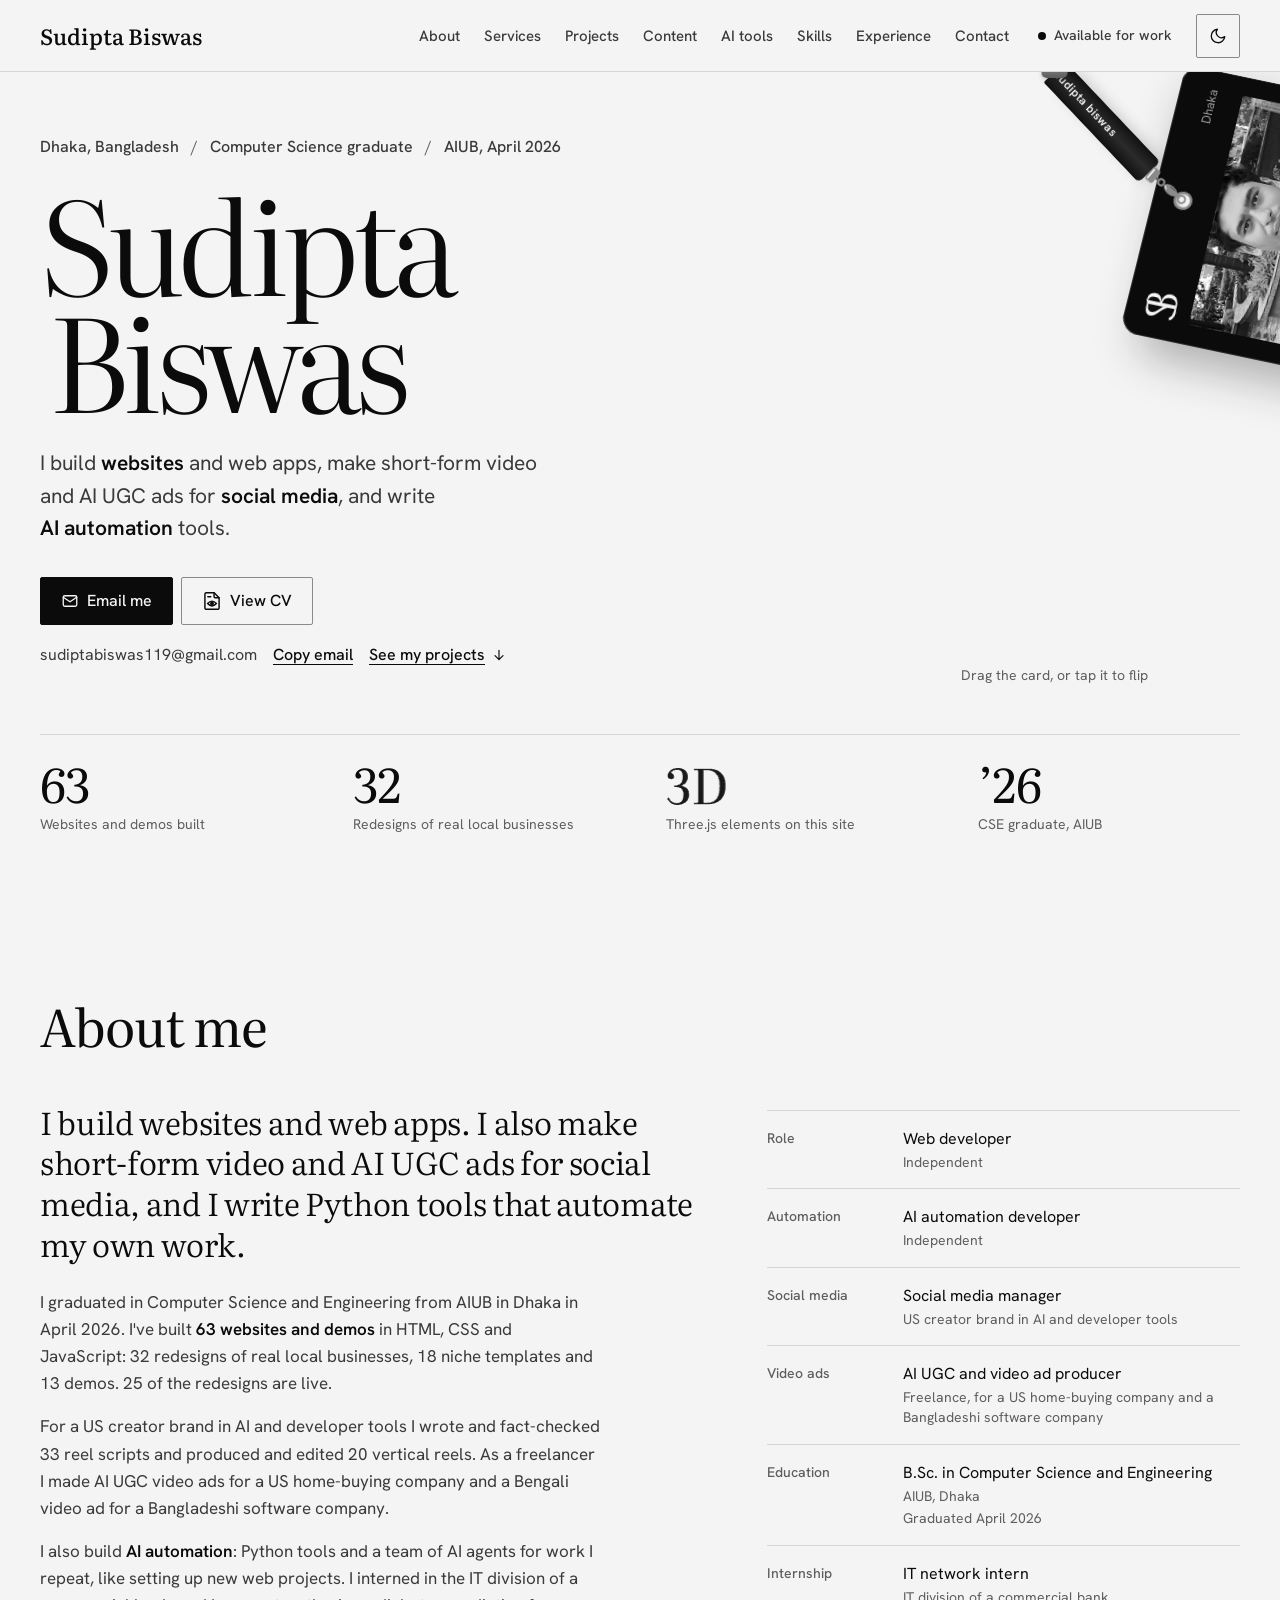
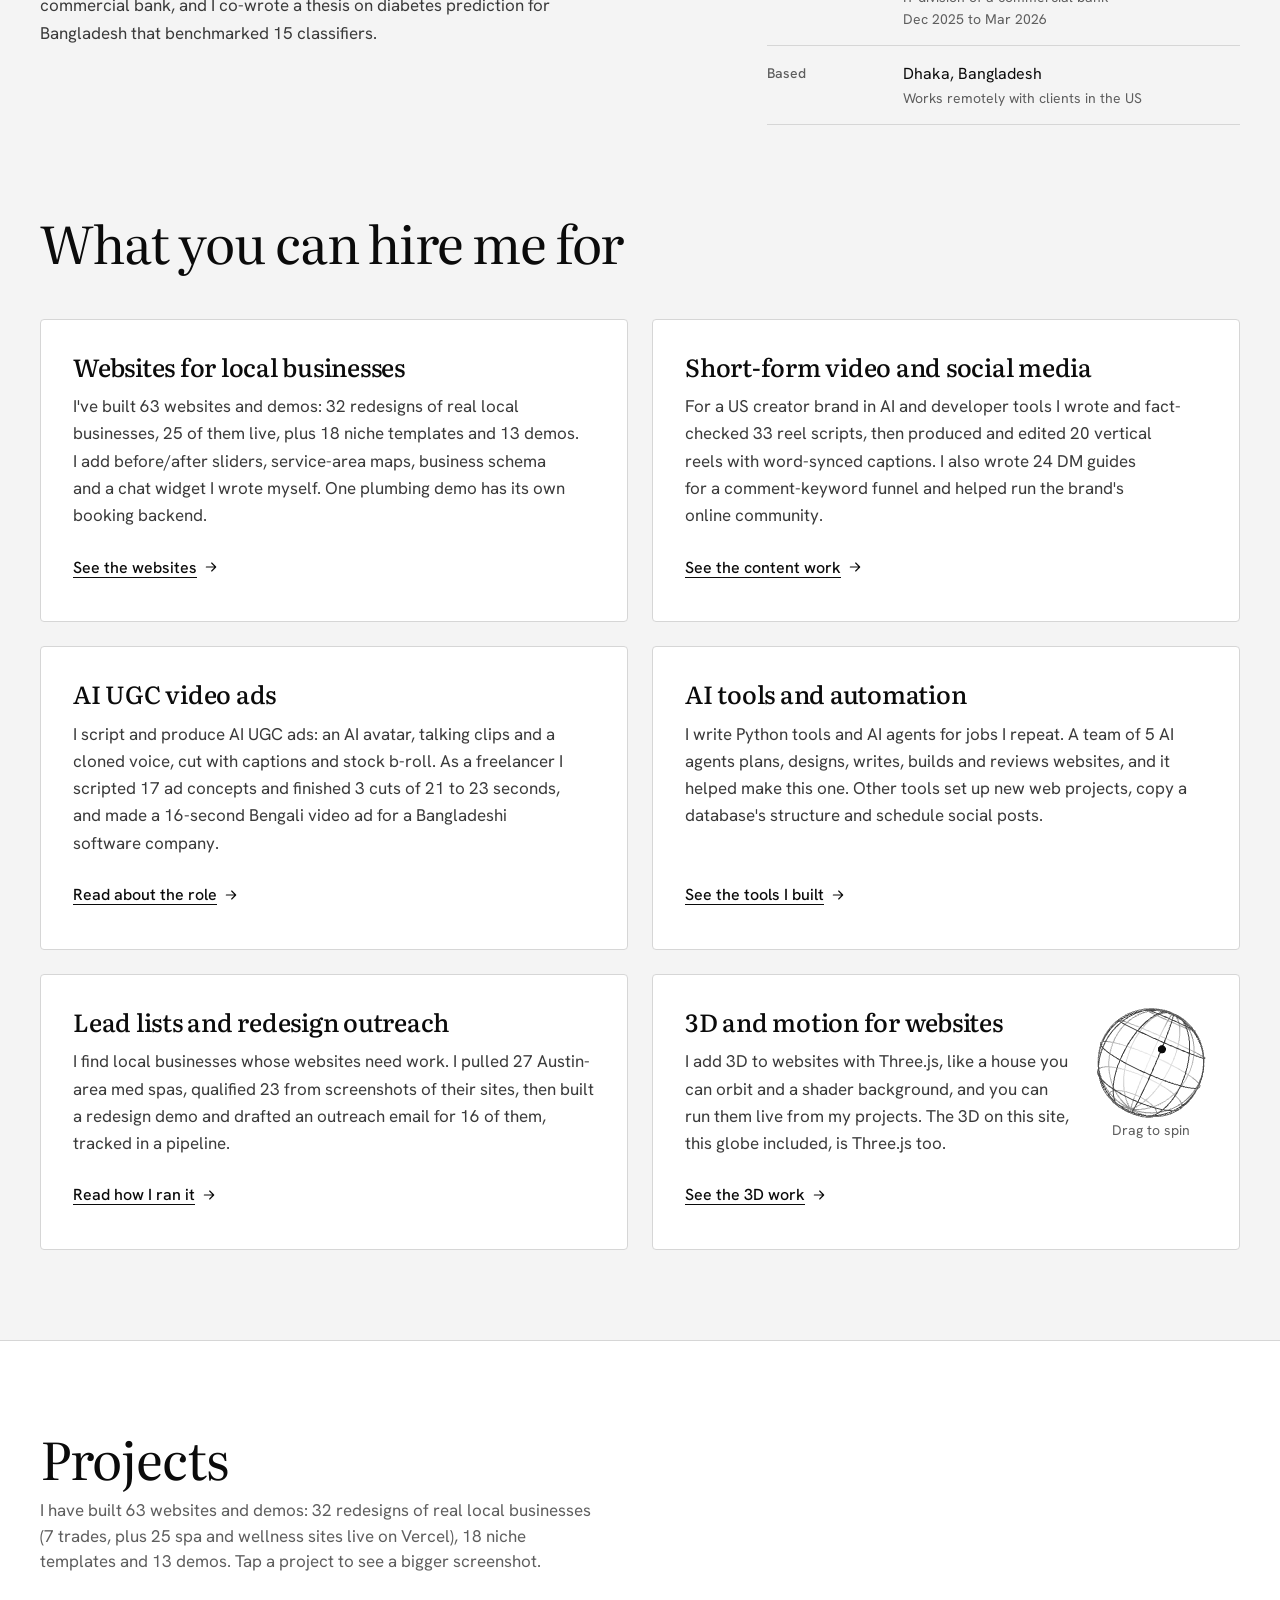
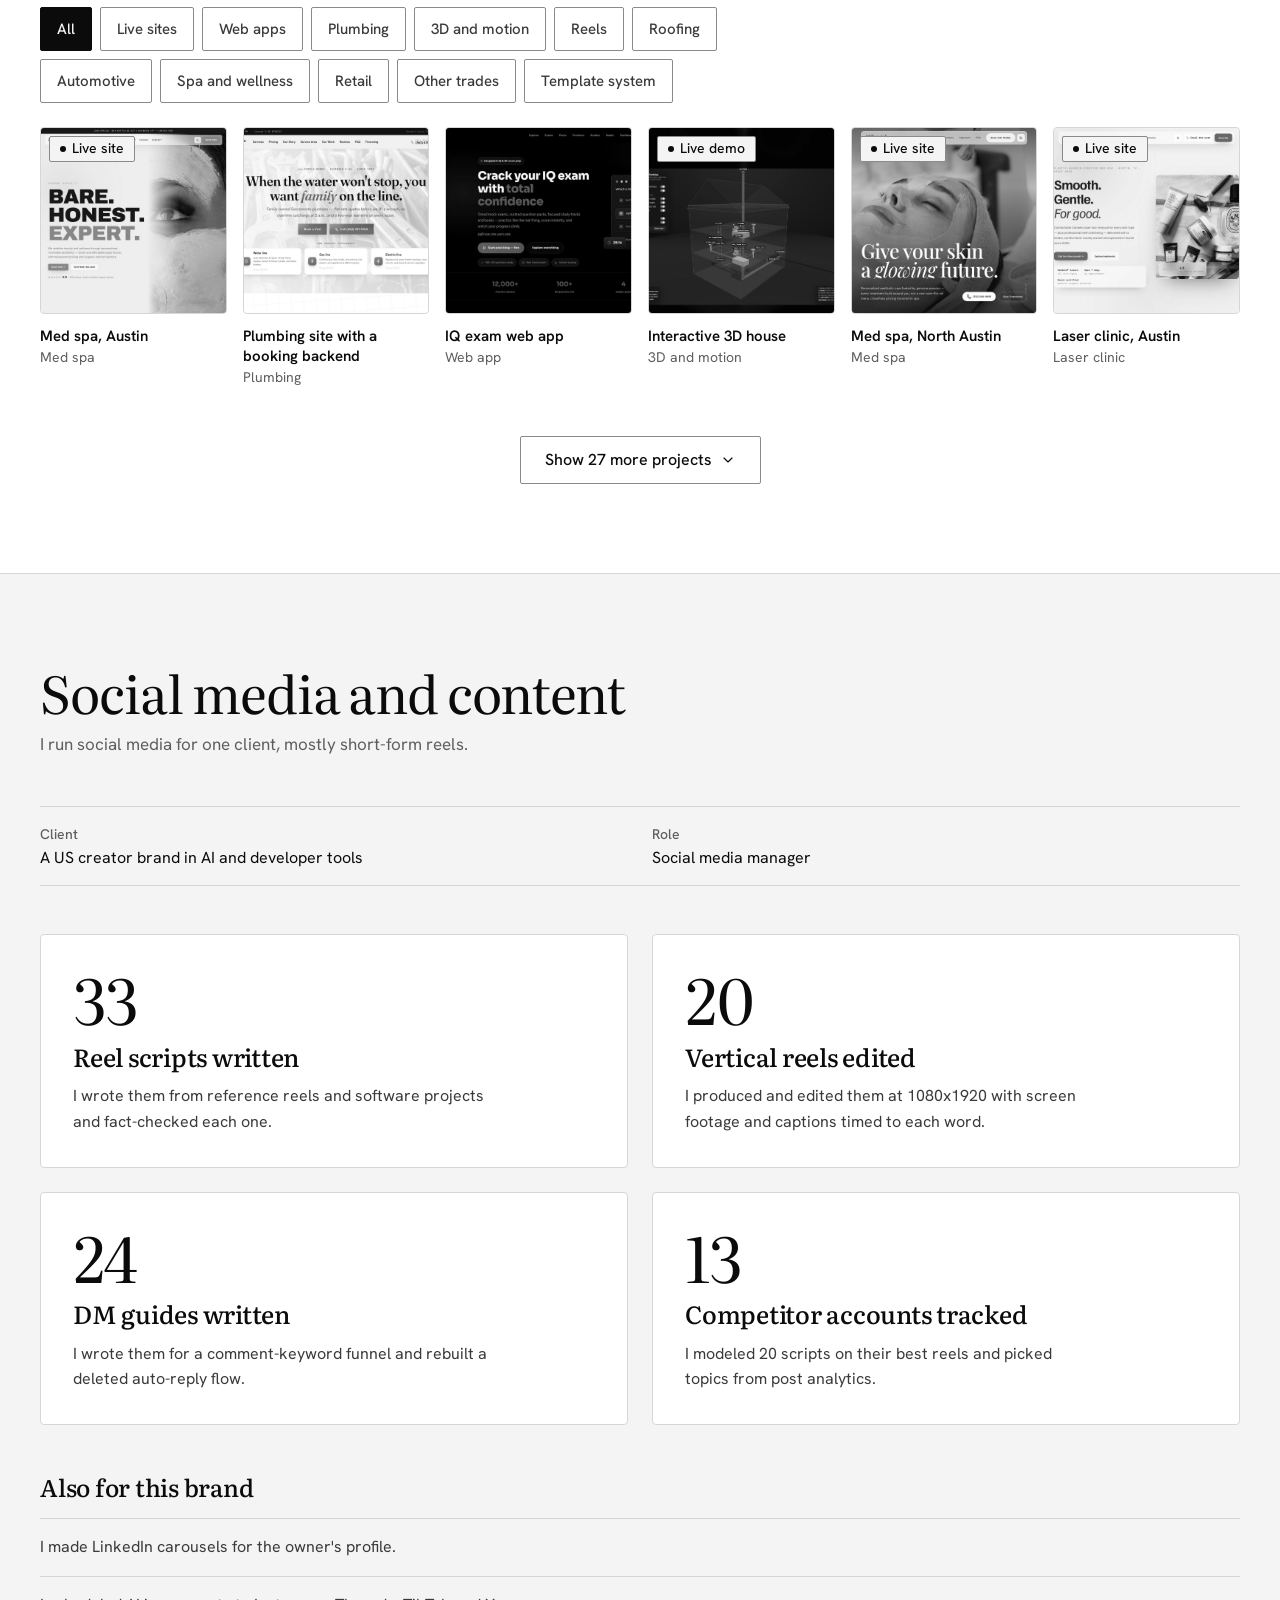
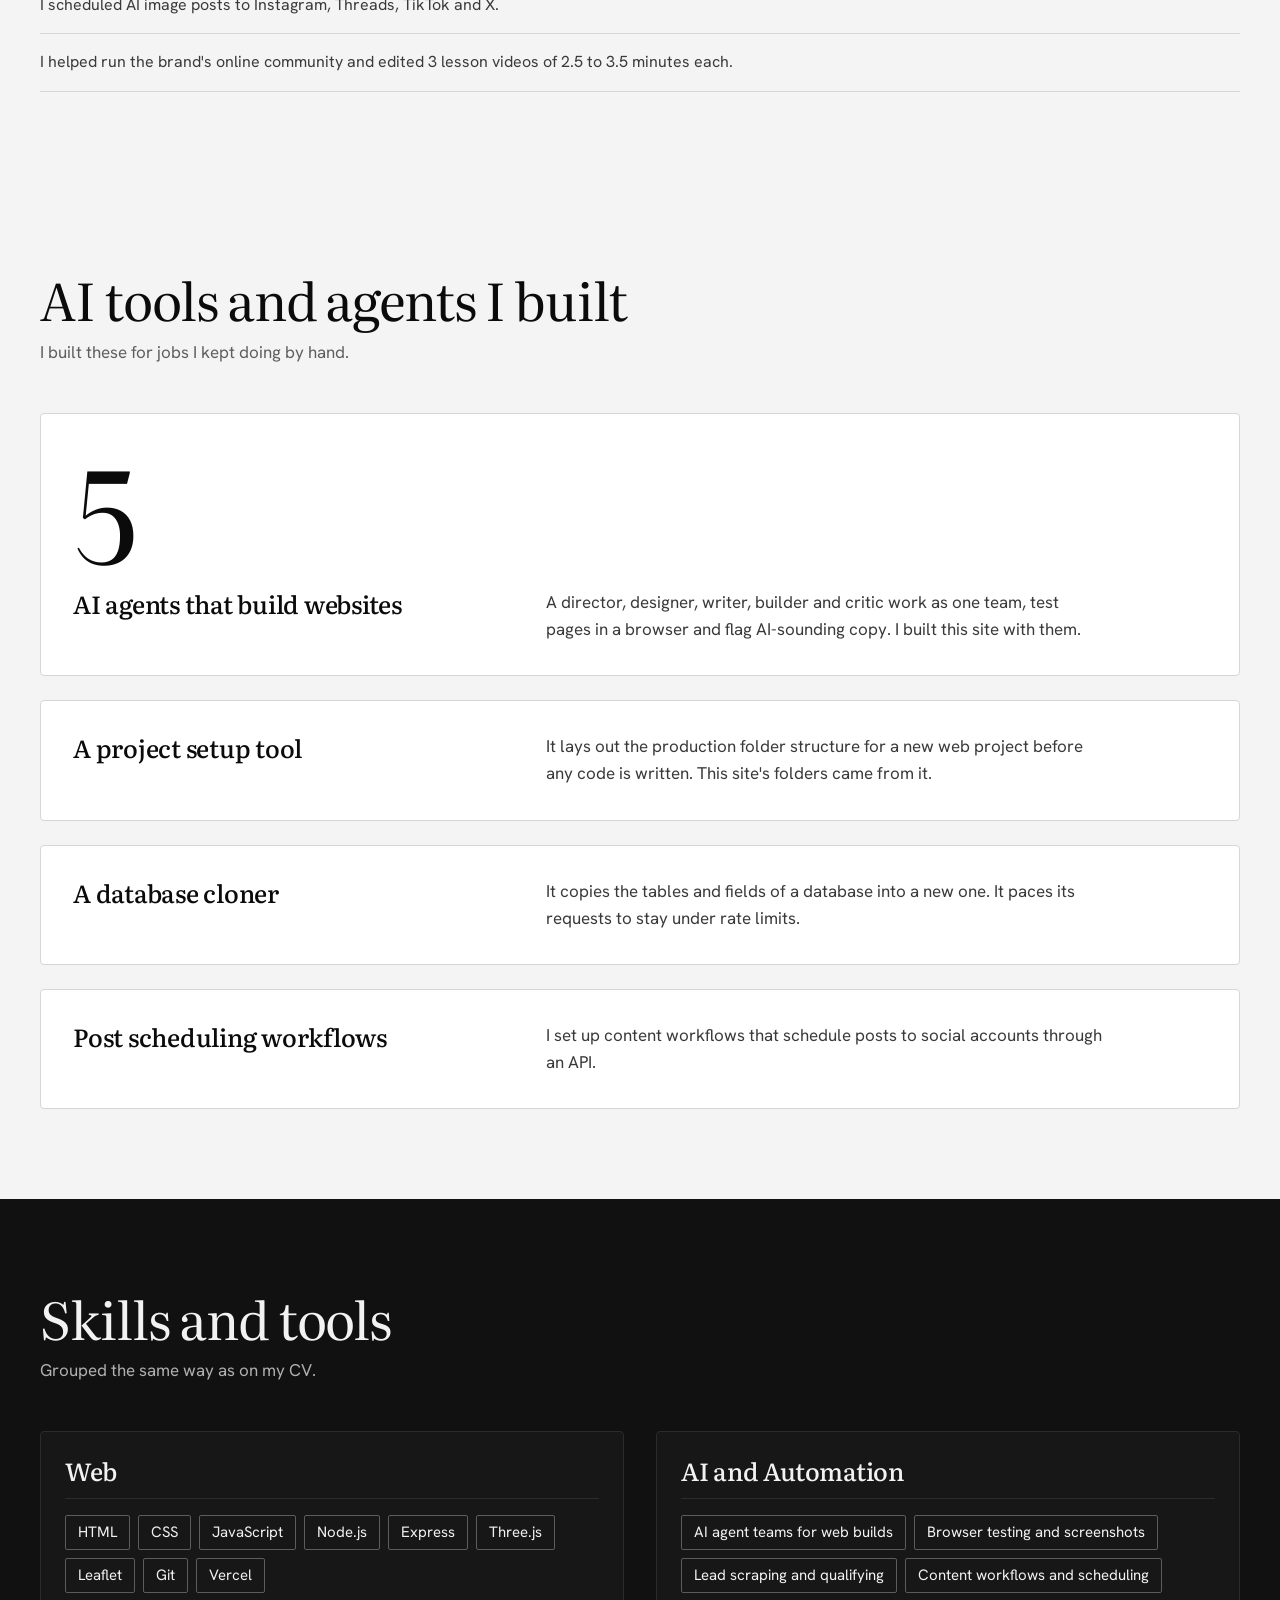
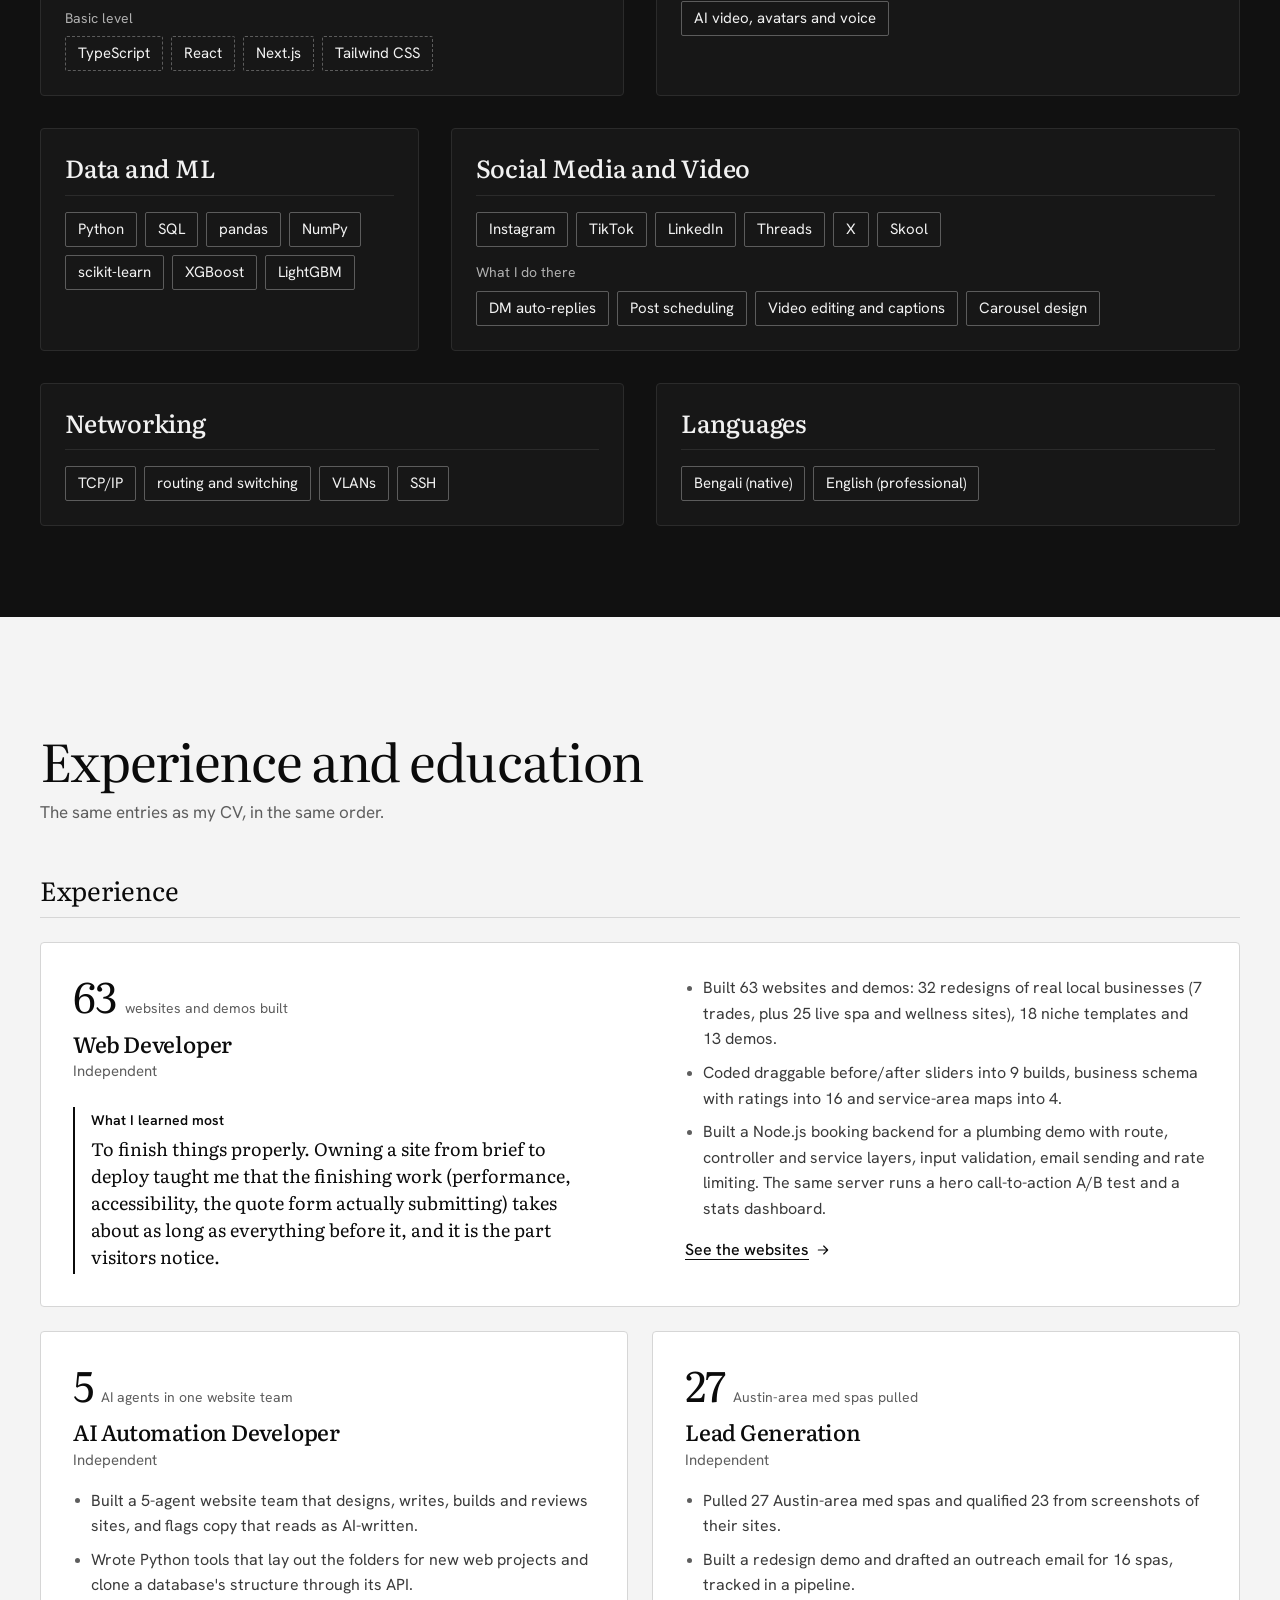
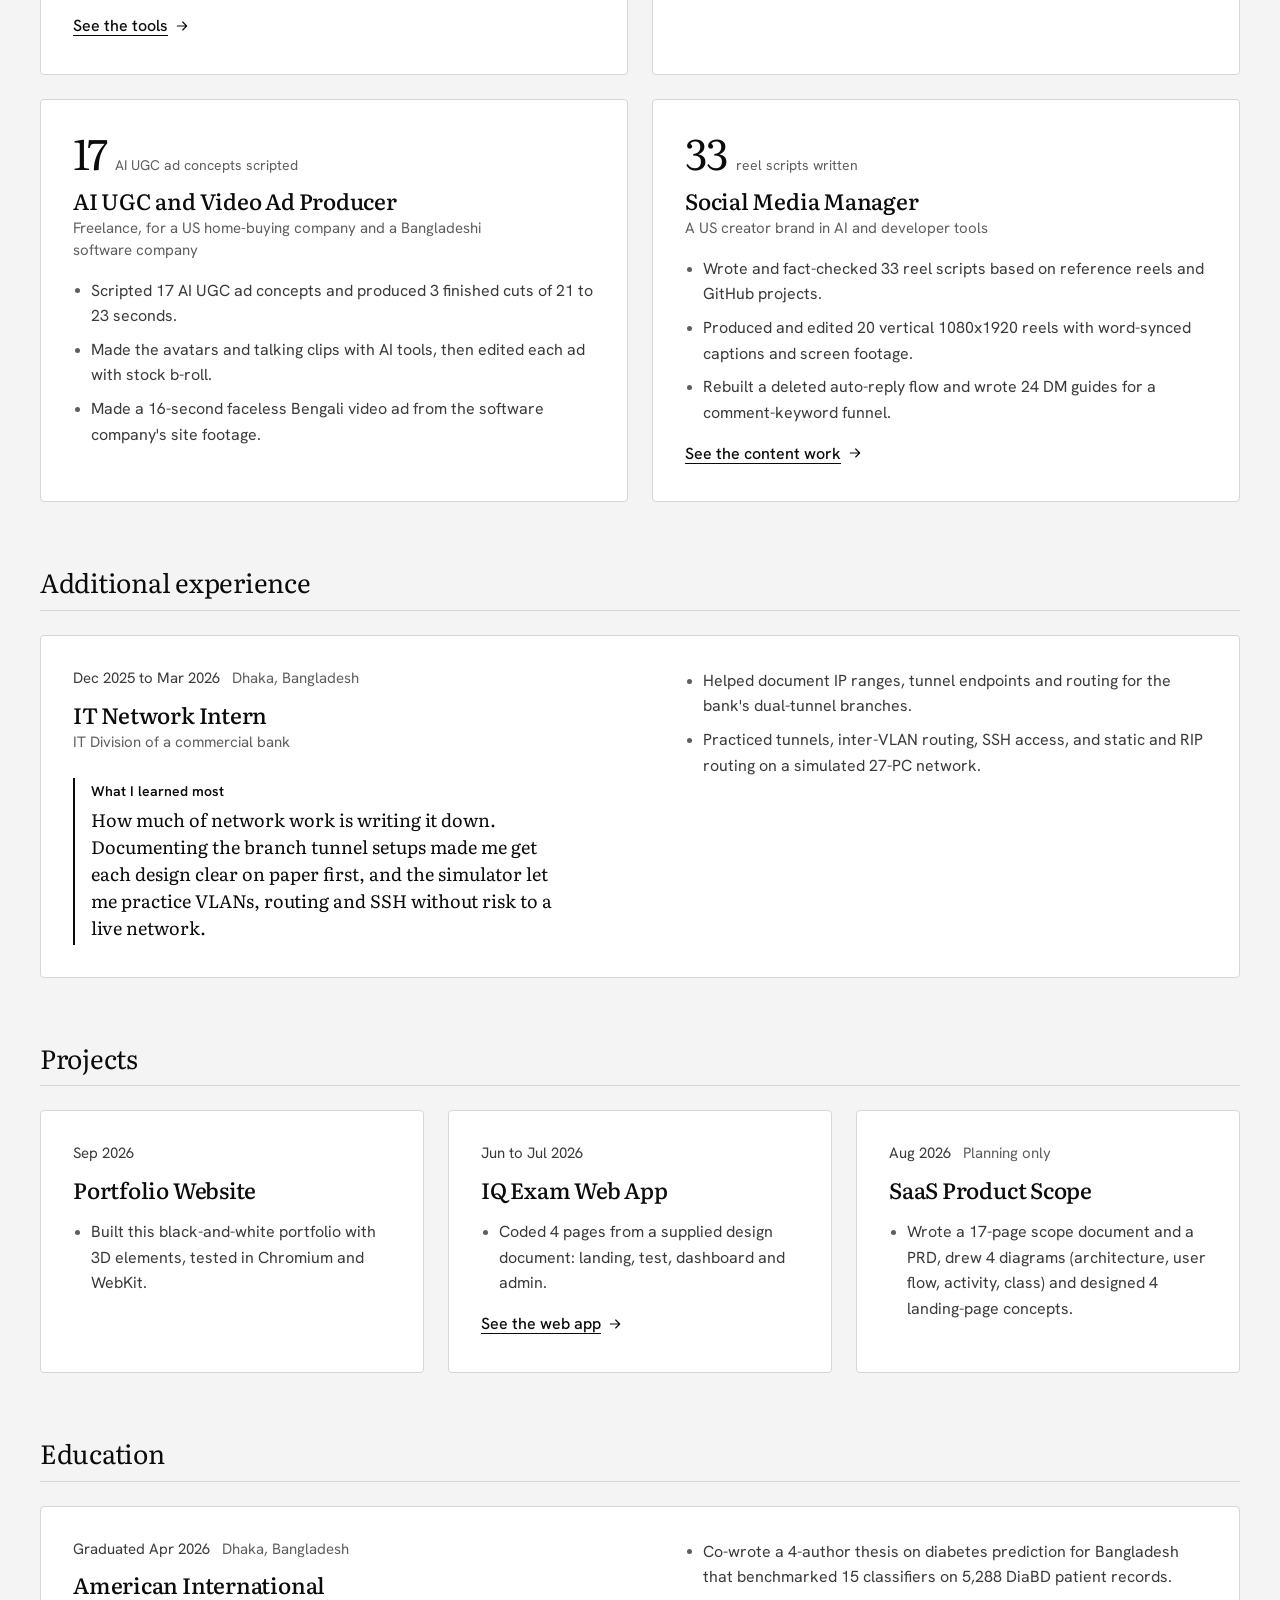
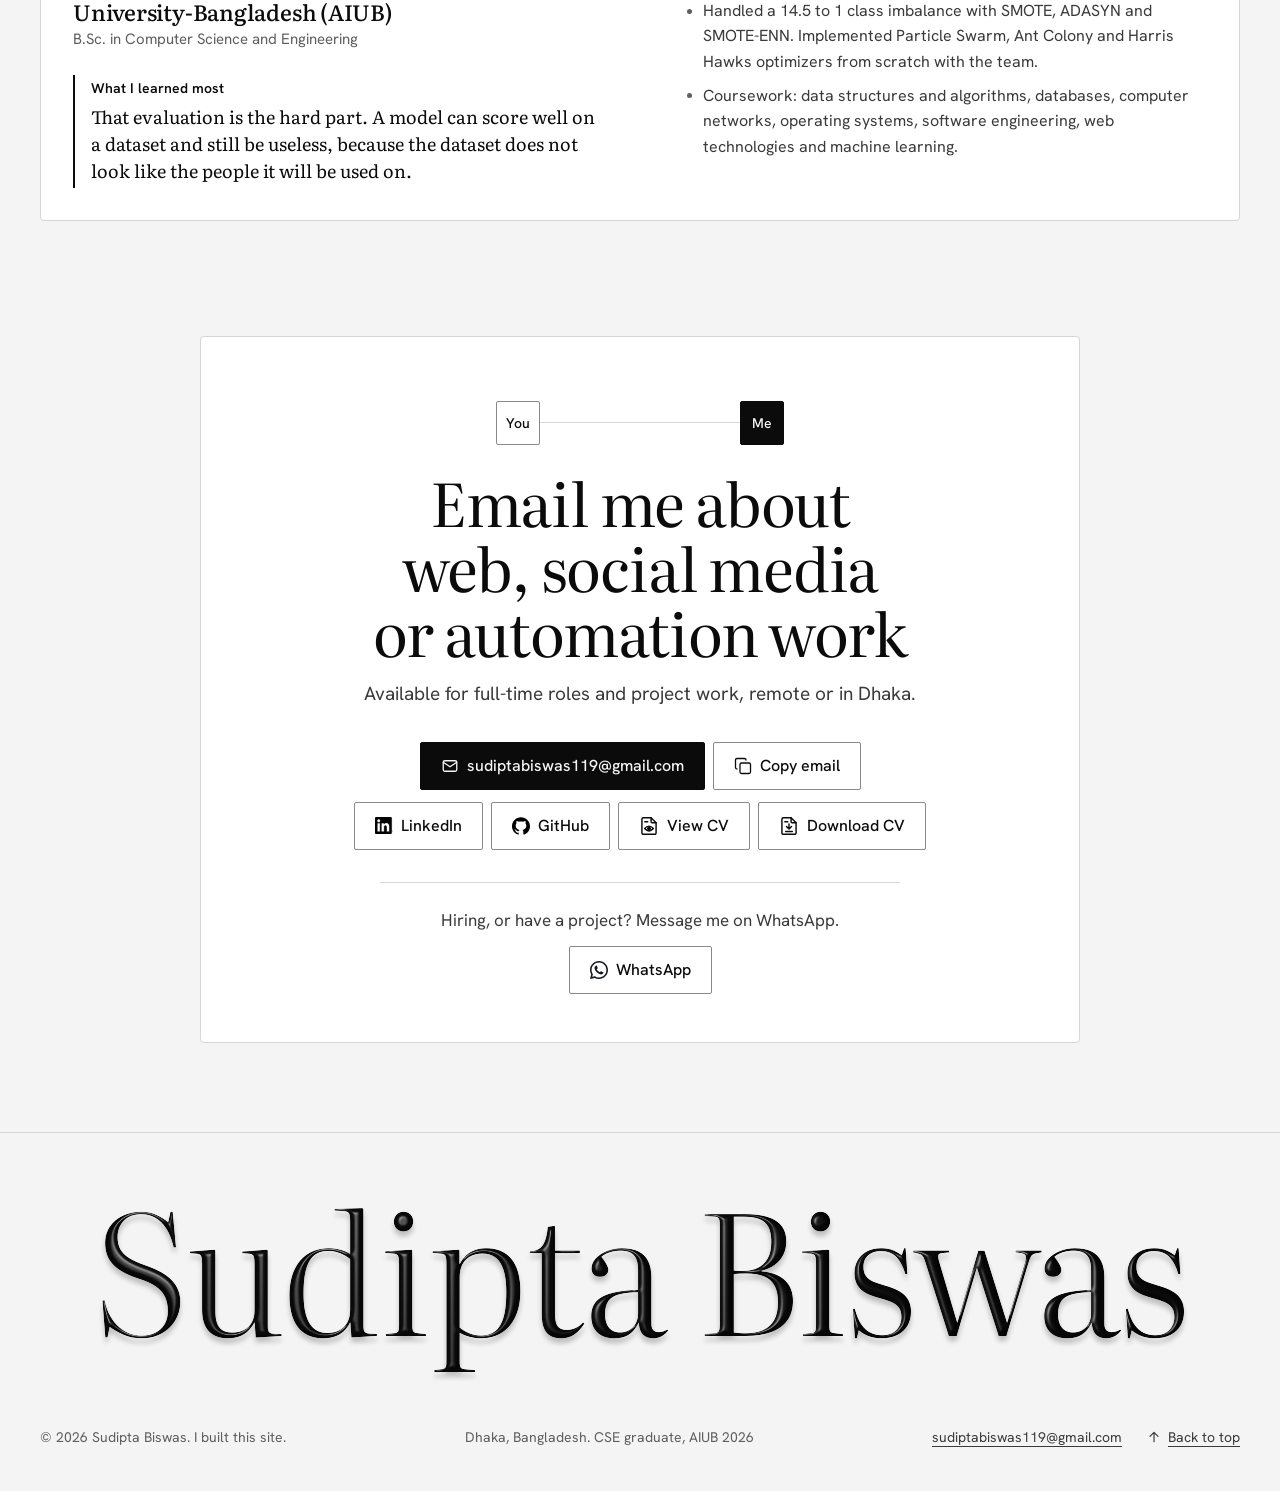
==== commit 5571e9a7: "Remove copyright risks - Rewrote the aether and ripple demos from scratch: the originals were   port" ====
--- a/index.html
+++ b/index.html
@@ -27,79 +27,79 @@
 <script type="importmap">{"imports":{
   "three":"./assets/vendor/three/build/three.module.min.js",
   "three/addons/":"./assets/vendor/three/examples/jsm/",
-  "./js/config.js":"./js/config.js?v=15",
-  "./js/lib/dom.js":"./js/lib/dom.js?v=15",
-  "./js/lib/three-kit.js":"./js/lib/three-kit.js?v=15",
-  "./js/modules/badge/badge.js":"./js/modules/badge/badge.js?v=15",
-  "./js/modules/badge/index.js":"./js/modules/badge/index.js?v=15",
-  "./js/modules/badge/pointer.js":"./js/modules/badge/pointer.js?v=15",
-  "./js/modules/badge/rig.js":"./js/modules/badge/rig.js?v=15",
-  "./js/modules/badge/spring.js":"./js/modules/badge/spring.js?v=15",
-  "./js/modules/copy-email.js":"./js/modules/copy-email.js?v=15",
-  "./js/modules/footer-light.js":"./js/modules/footer-light.js?v=15",
-  "./js/modules/globe.js":"./js/modules/globe.js?v=15",
-  "./js/modules/lightbox.js":"./js/modules/lightbox.js?v=15",
-  "./js/modules/live-tags.js":"./js/modules/live-tags.js?v=15",
-  "./js/modules/menu.js":"./js/modules/menu.js?v=15",
-  "./js/modules/nav-state.js":"./js/modules/nav-state.js?v=15",
-  "./js/modules/reveal.js":"./js/modules/reveal.js?v=15",
-  "./js/modules/service-links.js":"./js/modules/service-links.js?v=15",
-  "./js/modules/slideshow.js":"./js/modules/slideshow.js?v=15",
-  "./js/modules/stat-3d.js":"./js/modules/stat-3d.js?v=15",
-  "./js/modules/theme.js":"./js/modules/theme.js?v=15",
-  "./js/modules/toast.js":"./js/modules/toast.js?v=15",
-  "./js/modules/work.js":"./js/modules/work.js?v=15"
+  "./js/config.js":"./js/config.js?v=16",
+  "./js/lib/dom.js":"./js/lib/dom.js?v=16",
+  "./js/lib/three-kit.js":"./js/lib/three-kit.js?v=16",
+  "./js/modules/badge/badge.js":"./js/modules/badge/badge.js?v=16",
+  "./js/modules/badge/index.js":"./js/modules/badge/index.js?v=16",
+  "./js/modules/badge/pointer.js":"./js/modules/badge/pointer.js?v=16",
+  "./js/modules/badge/rig.js":"./js/modules/badge/rig.js?v=16",
+  "./js/modules/badge/spring.js":"./js/modules/badge/spring.js?v=16",
+  "./js/modules/copy-email.js":"./js/modules/copy-email.js?v=16",
+  "./js/modules/footer-light.js":"./js/modules/footer-light.js?v=16",
+  "./js/modules/globe.js":"./js/modules/globe.js?v=16",
+  "./js/modules/lightbox.js":"./js/modules/lightbox.js?v=16",
+  "./js/modules/live-tags.js":"./js/modules/live-tags.js?v=16",
+  "./js/modules/menu.js":"./js/modules/menu.js?v=16",
+  "./js/modules/nav-state.js":"./js/modules/nav-state.js?v=16",
+  "./js/modules/reveal.js":"./js/modules/reveal.js?v=16",
+  "./js/modules/service-links.js":"./js/modules/service-links.js?v=16",
+  "./js/modules/slideshow.js":"./js/modules/slideshow.js?v=16",
+  "./js/modules/stat-3d.js":"./js/modules/stat-3d.js?v=16",
+  "./js/modules/theme.js":"./js/modules/theme.js?v=16",
+  "./js/modules/toast.js":"./js/modules/toast.js?v=16",
+  "./js/modules/work.js":"./js/modules/work.js?v=16"
 }}</script>
 <link rel="preconnect" href="https://fonts.googleapis.com" />
 <link rel="preconnect" href="https://fonts.gstatic.com" crossorigin />
 <link href="https://fonts.googleapis.com/css2?family=Literata:opsz,wght@7..72,300..600&amp;family=Hanken+Grotesk:wght@400..700&amp;display=swap" rel="stylesheet" />
 
 <!-- styles: tokens, base, layout, one file per section, motion last (order matters) -->
-<link rel="stylesheet" href="css/tokens.css?v=15" />
-<link rel="stylesheet" href="css/base.css?v=15" />
-<link rel="stylesheet" href="css/layout.css?v=15" />
-<link rel="stylesheet" href="css/components/a11y.css?v=15" />
-<link rel="stylesheet" href="css/components/controls.css?v=15" />
-<link rel="stylesheet" href="css/components/header.css?v=15" />
-<link rel="stylesheet" href="css/components/hero.css?v=15" />
-<link rel="stylesheet" href="css/components/badge.css?v=15" />
-<link rel="stylesheet" href="css/components/about.css?v=15" />
-<link rel="stylesheet" href="css/components/services.css?v=15" />
-<link rel="stylesheet" href="css/components/work.css?v=15" />
-<link rel="stylesheet" href="css/components/content.css?v=15" />
-<link rel="stylesheet" href="css/components/automation.css?v=15" />
-<link rel="stylesheet" href="css/components/skills.css?v=15" />
-<link rel="stylesheet" href="css/components/experience.css?v=15" />
-<link rel="stylesheet" href="css/components/contact.css?v=15" />
-<link rel="stylesheet" href="css/components/footer.css?v=15" />
-<link rel="stylesheet" href="css/components/lightbox.css?v=15" />
-<link rel="stylesheet" href="css/components/toast.css?v=15" />
-<link rel="stylesheet" href="css/components/slideshow.css?v=15" />
-<link rel="stylesheet" href="css/motion.css?v=15" />
+<link rel="stylesheet" href="css/tokens.css?v=16" />
+<link rel="stylesheet" href="css/base.css?v=16" />
+<link rel="stylesheet" href="css/layout.css?v=16" />
+<link rel="stylesheet" href="css/components/a11y.css?v=16" />
+<link rel="stylesheet" href="css/components/controls.css?v=16" />
+<link rel="stylesheet" href="css/components/header.css?v=16" />
+<link rel="stylesheet" href="css/components/hero.css?v=16" />
+<link rel="stylesheet" href="css/components/badge.css?v=16" />
+<link rel="stylesheet" href="css/components/about.css?v=16" />
+<link rel="stylesheet" href="css/components/services.css?v=16" />
+<link rel="stylesheet" href="css/components/work.css?v=16" />
+<link rel="stylesheet" href="css/components/content.css?v=16" />
+<link rel="stylesheet" href="css/components/automation.css?v=16" />
+<link rel="stylesheet" href="css/components/skills.css?v=16" />
+<link rel="stylesheet" href="css/components/experience.css?v=16" />
+<link rel="stylesheet" href="css/components/contact.css?v=16" />
+<link rel="stylesheet" href="css/components/footer.css?v=16" />
+<link rel="stylesheet" href="css/components/lightbox.css?v=16" />
+<link rel="stylesheet" href="css/components/toast.css?v=16" />
+<link rel="stylesheet" href="css/components/slideshow.css?v=16" />
+<link rel="stylesheet" href="css/motion.css?v=16" />
 <!-- scripts: fetched in parallel, run by js/main.js -->
-<link rel="modulepreload" href="js/main.js?v=15" />
-<link rel="modulepreload" href="js/config.js?v=15" />
-<link rel="modulepreload" href="js/lib/dom.js?v=15" />
-<link rel="modulepreload" href="js/lib/three-kit.js?v=15" />
-<link rel="modulepreload" href="js/modules/badge/index.js?v=15" />
-<link rel="modulepreload" href="js/modules/badge/badge.js?v=15" />
-<link rel="modulepreload" href="js/modules/badge/pointer.js?v=15" />
-<link rel="modulepreload" href="js/modules/badge/rig.js?v=15" />
-<link rel="modulepreload" href="js/modules/badge/spring.js?v=15" />
-<link rel="modulepreload" href="js/modules/copy-email.js?v=15" />
-<link rel="modulepreload" href="js/modules/footer-light.js?v=15" />
-<link rel="modulepreload" href="js/modules/globe.js?v=15" />
-<link rel="modulepreload" href="js/modules/lightbox.js?v=15" />
-<link rel="modulepreload" href="js/modules/live-tags.js?v=15" />
-<link rel="modulepreload" href="js/modules/menu.js?v=15" />
-<link rel="modulepreload" href="js/modules/nav-state.js?v=15" />
-<link rel="modulepreload" href="js/modules/reveal.js?v=15" />
-<link rel="modulepreload" href="js/modules/service-links.js?v=15" />
-<link rel="modulepreload" href="js/modules/slideshow.js?v=15" />
-<link rel="modulepreload" href="js/modules/stat-3d.js?v=15" />
-<link rel="modulepreload" href="js/modules/theme.js?v=15" />
-<link rel="modulepreload" href="js/modules/toast.js?v=15" />
-<link rel="modulepreload" href="js/modules/work.js?v=15" />
+<link rel="modulepreload" href="js/main.js?v=16" />
+<link rel="modulepreload" href="js/config.js?v=16" />
+<link rel="modulepreload" href="js/lib/dom.js?v=16" />
+<link rel="modulepreload" href="js/lib/three-kit.js?v=16" />
+<link rel="modulepreload" href="js/modules/badge/index.js?v=16" />
+<link rel="modulepreload" href="js/modules/badge/badge.js?v=16" />
+<link rel="modulepreload" href="js/modules/badge/pointer.js?v=16" />
+<link rel="modulepreload" href="js/modules/badge/rig.js?v=16" />
+<link rel="modulepreload" href="js/modules/badge/spring.js?v=16" />
+<link rel="modulepreload" href="js/modules/copy-email.js?v=16" />
+<link rel="modulepreload" href="js/modules/footer-light.js?v=16" />
+<link rel="modulepreload" href="js/modules/globe.js?v=16" />
+<link rel="modulepreload" href="js/modules/lightbox.js?v=16" />
+<link rel="modulepreload" href="js/modules/live-tags.js?v=16" />
+<link rel="modulepreload" href="js/modules/menu.js?v=16" />
+<link rel="modulepreload" href="js/modules/nav-state.js?v=16" />
+<link rel="modulepreload" href="js/modules/reveal.js?v=16" />
+<link rel="modulepreload" href="js/modules/service-links.js?v=16" />
+<link rel="modulepreload" href="js/modules/slideshow.js?v=16" />
+<link rel="modulepreload" href="js/modules/stat-3d.js?v=16" />
+<link rel="modulepreload" href="js/modules/theme.js?v=16" />
+<link rel="modulepreload" href="js/modules/toast.js?v=16" />
+<link rel="modulepreload" href="js/modules/work.js?v=16" />
 </head>
 <body>
 <a class="skip" href="#main">Skip to main content</a>
@@ -386,9 +386,9 @@
         <span class="wc-cap"><span class="t pt">Roofing site</span><span class="k">Roofing</span></span>
       </a>
 
-      <a class="wc extra" data-cat="3d" data-demo="demos/aether/index.html" data-img="assets/images/work/aether-hero.png" data-desc="A hero section whose background is a moving noise pattern drawn live in the browser." href="assets/images/work/aether-hero.png" aria-haspopup="dialog">
-        <span class="wc-media"><img src="assets/images/thumbs/aether-hero.jpg?v=5" alt="Screenshot of the WebGL shader hero" loading="lazy" decoding="async" width="1000" height="906" /><span class="wc-go" aria-hidden="true"><svg viewBox="0 0 24 24" fill="none" stroke="currentColor" stroke-width="1.75" stroke-linecap="round" stroke-linejoin="round" aria-hidden="true" focusable="false"><path d="M7 17 17 7M7 7h10v10"/></svg></span></span>
-        <span class="wc-cap"><span class="t pt">WebGL shader hero</span><span class="k">3D and motion</span></span>
+      <a class="wc extra" data-cat="3d" data-demo="demos/aether/index.html" data-img="assets/images/work/aether-hero.png" data-desc="A hero section with aurora ribbons drawn live by a shader I wrote. Two buttons pause the motion or shift the colours." href="assets/images/work/aether-hero.png" aria-haspopup="dialog">
+        <span class="wc-media"><img src="assets/images/thumbs/aether-hero.jpg?v=7" alt="Screenshot of the aurora shader hero" loading="lazy" decoding="async" width="1000" height="906" /><span class="wc-go" aria-hidden="true"><svg viewBox="0 0 24 24" fill="none" stroke="currentColor" stroke-width="1.75" stroke-linecap="round" stroke-linejoin="round" aria-hidden="true" focusable="false"><path d="M7 17 17 7M7 7h10v10"/></svg></span></span>
+        <span class="wc-cap"><span class="t pt">Aurora shader hero</span><span class="k">3D and motion</span></span>
       </a>
 
       <a class="wc extra" data-cat="auto" data-img="assets/images/work/salem-auto.png" data-desc="Redesign of a real auto electric shop: a moving headline, customer reviews and the areas it serves." href="assets/images/work/salem-auto.png" aria-haspopup="dialog">
@@ -401,9 +401,9 @@
         <span class="wc-cap"><span class="t pt">Electronics storefront</span><span class="k">Retail</span></span>
       </a>
 
-      <a class="wc extra" data-cat="3d" data-demo="demos/ripple/index.html" data-img="assets/images/work/ripple-effect.png" data-desc="A grid of cells behind the page that lights up under the cursor and ripples out from each click." href="assets/images/work/ripple-effect.png" aria-haspopup="dialog">
-        <span class="wc-media"><img src="assets/images/thumbs/ripple-effect.jpg?v=5" alt="Screenshot of the background ripple effect demo" loading="lazy" decoding="async" width="991" height="622" /><span class="wc-go" aria-hidden="true"><svg viewBox="0 0 24 24" fill="none" stroke="currentColor" stroke-width="1.75" stroke-linecap="round" stroke-linejoin="round" aria-hidden="true" focusable="false"><path d="M7 17 17 7M7 7h10v10"/></svg></span></span>
-        <span class="wc-cap"><span class="t pt">Background ripple effect</span><span class="k">3D and motion</span></span>
+      <a class="wc extra" data-cat="3d" data-demo="demos/ripple/index.html" data-img="assets/images/work/ripple-effect.png" data-desc="A grid I draw on one canvas. Cells near the cursor light up, and each click sends a wave out across the grid." href="assets/images/work/ripple-effect.png" aria-haspopup="dialog">
+        <span class="wc-media"><img src="assets/images/thumbs/ripple-effect.jpg?v=7" alt="Screenshot of the cell grid ripple demo" loading="lazy" decoding="async" width="991" height="622" /><span class="wc-go" aria-hidden="true"><svg viewBox="0 0 24 24" fill="none" stroke="currentColor" stroke-width="1.75" stroke-linecap="round" stroke-linejoin="round" aria-hidden="true" focusable="false"><path d="M7 17 17 7M7 7h10v10"/></svg></span></span>
+        <span class="wc-cap"><span class="t pt">Cell grid ripple</span><span class="k">3D and motion</span></span>
       </a>
 
       <a class="wc extra" data-cat="3d" data-demo="demos/neon-drive/index.html" data-img="assets/images/work/neon-drive.png" data-desc="Landing page for a synthwave arcade racing game, full of neon motion." href="assets/images/work/neon-drive.png" aria-haspopup="dialog">
@@ -421,35 +421,15 @@
         <span class="wc-cap"><span class="t pt">Garage door reveal</span><span class="k">3D and motion</span></span>
       </a>
 
-      <a class="wc extra" data-cat="video" data-img="assets/images/work/reel-context.jpg" data-desc="Short explainer reel on managing an AI model&#39;s context window." href="assets/images/work/reel-context.jpg" aria-haspopup="dialog">
-        <span class="wc-media"><img src="assets/images/thumbs/reel-context.jpg?v=5" alt="Frame from the short video Context Windows" loading="lazy" decoding="async" width="1000" height="1000" /><span class="wc-go" aria-hidden="true"><svg viewBox="0 0 24 24" fill="none" stroke="currentColor" stroke-width="1.75" stroke-linecap="round" stroke-linejoin="round" aria-hidden="true" focusable="false"><path d="M7 17 17 7M7 7h10v10"/></svg></span></span>
-        <span class="wc-cap"><span class="t pt">Context Windows</span><span class="k">Reel</span></span>
-      </a>
 
       <a class="wc extra" data-cat="video" data-img="assets/images/work/reel-entry.jpg" data-desc="Short explainer reel in a faceless format." href="assets/images/work/reel-entry.jpg" aria-haspopup="dialog">
         <span class="wc-media"><img src="assets/images/thumbs/reel-entry.jpg?v=5" alt="Frame from the short video Entry Point" loading="lazy" decoding="async" width="700" height="1000" /><span class="wc-go" aria-hidden="true"><svg viewBox="0 0 24 24" fill="none" stroke="currentColor" stroke-width="1.75" stroke-linecap="round" stroke-linejoin="round" aria-hidden="true" focusable="false"><path d="M7 17 17 7M7 7h10v10"/></svg></span></span>
         <span class="wc-cap"><span class="t pt">Entry Point</span><span class="k">Reel</span></span>
       </a>
 
-      <a class="wc extra" data-cat="video" data-img="assets/images/work/reel-git-duo.jpg" data-desc="Short explainer reel on a two-command git flow." href="assets/images/work/reel-git-duo.jpg" aria-haspopup="dialog">
-        <span class="wc-media"><img src="assets/images/thumbs/reel-git-duo.jpg?v=5" alt="Frame from the short video Git Workflow Duo" loading="lazy" decoding="async" width="1000" height="1000" /><span class="wc-go" aria-hidden="true"><svg viewBox="0 0 24 24" fill="none" stroke="currentColor" stroke-width="1.75" stroke-linecap="round" stroke-linejoin="round" aria-hidden="true" focusable="false"><path d="M7 17 17 7M7 7h10v10"/></svg></span></span>
-        <span class="wc-cap"><span class="t pt">Git Workflow Duo</span><span class="k">Reel</span></span>
-      </a>
-
-      <a class="wc extra" data-cat="video" data-img="assets/images/work/reel-slash.jpg" data-desc="Short explainer reel built from screen captures." href="assets/images/work/reel-slash.jpg" aria-haspopup="dialog">
-        <span class="wc-media"><img src="assets/images/thumbs/reel-slash.jpg?v=5" alt="Frame from the short video Slash Commands" loading="lazy" decoding="async" width="1000" height="1000" /><span class="wc-go" aria-hidden="true"><svg viewBox="0 0 24 24" fill="none" stroke="currentColor" stroke-width="1.75" stroke-linecap="round" stroke-linejoin="round" aria-hidden="true" focusable="false"><path d="M7 17 17 7M7 7h10v10"/></svg></span></span>
-        <span class="wc-cap"><span class="t pt">Slash Commands</span><span class="k">Reel</span></span>
-      </a>
-
-      <a class="wc extra" data-cat="video" data-img="assets/images/work/reel-report.jpg" data-desc="Short explainer reel with animated data panels." href="assets/images/work/reel-report.jpg" aria-haspopup="dialog">
-        <span class="wc-media"><img src="assets/images/thumbs/reel-report.jpg?v=5" alt="Frame from the short video Session Reports" loading="lazy" decoding="async" width="1000" height="944" /><span class="wc-go" aria-hidden="true"><svg viewBox="0 0 24 24" fill="none" stroke="currentColor" stroke-width="1.75" stroke-linecap="round" stroke-linejoin="round" aria-hidden="true" focusable="false"><path d="M7 17 17 7M7 7h10v10"/></svg></span></span>
-        <span class="wc-cap"><span class="t pt">Session Reports</span><span class="k">Reel</span></span>
-      </a>
-
-      <a class="wc extra" data-cat="video" data-img="assets/images/work/reel-so-arm100.jpg" data-desc="Short reel on a robot arm build, with real hardware footage." href="assets/images/work/reel-so-arm100.jpg" aria-haspopup="dialog">
-        <span class="wc-media"><img src="assets/images/thumbs/reel-so-arm100.jpg?v=5" alt="Frame from the short video about the SO-ARM100 robot arm" loading="lazy" decoding="async" width="869" height="1000" /><span class="wc-go" aria-hidden="true"><svg viewBox="0 0 24 24" fill="none" stroke="currentColor" stroke-width="1.75" stroke-linecap="round" stroke-linejoin="round" aria-hidden="true" focusable="false"><path d="M7 17 17 7M7 7h10v10"/></svg></span></span>
-        <span class="wc-cap"><span class="t pt">SO-ARM100 Robot Arm</span><span class="k">Reel</span></span>
-      </a>
+
+
+
 
       <a class="wc extra" data-cat="plumb" data-img="assets/images/work/tidewell.png" data-desc="Plumbing demo re-skinned from my shared component base." href="assets/images/work/tidewell.png" aria-haspopup="dialog">
         <span class="wc-media"><img src="assets/images/thumbs/tidewell.jpg?v=5" alt="Screenshot of the re-skinned plumbing site" loading="lazy" decoding="async" width="1000" height="796" /><span class="wc-go" aria-hidden="true"><svg viewBox="0 0 24 24" fill="none" stroke="currentColor" stroke-width="1.75" stroke-linecap="round" stroke-linejoin="round" aria-hidden="true" focusable="false"><path d="M7 17 17 7M7 7h10v10"/></svg></span></span>
@@ -796,14 +776,14 @@
         <button class="btn btn-secondary" id="celebrate" type="button"><svg viewBox="0 0 24 24" fill="none" stroke="currentColor" stroke-width="1.75" stroke-linecap="round" stroke-linejoin="round" aria-hidden="true" focusable="false"><rect width="14" height="14" x="8" y="8" rx="2"/><path d="M4 16c-1.1 0-2-.9-2-2V4c0-1.1.9-2 2-2h10c1.1 0 2 .9 2 2"/></svg><span class="lbl">Copy email</span></button>
       </div>
       <div class="contact-row links">
-        <a class="btn btn-secondary" href="https://www.linkedin.com/in/sudipta-biswas-09a739211/" target="_blank" rel="noopener" aria-label="Sudipta Biswas on LinkedIn (opens in a new tab)"><svg viewBox="0 0 24 24" fill="currentColor" aria-hidden="true" focusable="false"><path d="M4.98 3.5a2.5 2.5 0 1 1 0 5 2.5 2.5 0 0 1 0-5zM3 9h4v12H3zM10 9h3.8v1.7h.05c.53-1 1.83-2.05 3.77-2.05 4.03 0 4.78 2.65 4.78 6.1V21h-4v-5.4c0-1.3-.02-2.96-1.8-2.96-1.82 0-2.1 1.4-2.1 2.86V21h-4z"/></svg><span>LinkedIn</span></a>
-        <a class="btn btn-secondary" href="https://github.com/sudiptabiswas99" target="_blank" rel="noopener" aria-label="Sudipta Biswas on GitHub (opens in a new tab)"><svg viewBox="0 0 24 24" fill="currentColor" aria-hidden="true" focusable="false"><path d="M12 2A10 10 0 0 0 8.8 21.5c.5.1.7-.2.7-.5v-1.7c-2.8.6-3.4-1.3-3.4-1.3-.5-1.2-1.1-1.5-1.1-1.5-.9-.6.1-.6.1-.6 1 .1 1.5 1 1.5 1 .9 1.5 2.3 1.1 2.9.8.1-.7.3-1.1.6-1.4-2.2-.3-4.6-1.1-4.6-5 0-1.1.4-2 1-2.7-.1-.3-.4-1.3.1-2.6 0 0 .8-.3 2.7 1a9.4 9.4 0 0 1 5 0c1.9-1.3 2.7-1 2.7-1 .5 1.3.2 2.3.1 2.6.6.7 1 1.6 1 2.7 0 3.9-2.4 4.7-4.6 5 .3.3.7 1 .7 2v3c0 .3.2.6.7.5A10 10 0 0 0 12 2Z"/></svg><span>GitHub</span></a>
+        <a class="btn btn-secondary" href="https://www.linkedin.com/in/sudipta-biswas-09a739211/" target="_blank" rel="noopener" aria-label="Sudipta Biswas on LinkedIn (opens in a new tab)"><span class="brand brand-li" aria-hidden="true"><img class="li-k" src="assets/images/brand/InBug-Black.png" alt="" width="840" height="779" decoding="async"><img class="li-w" src="assets/images/brand/InBug-White.png" alt="" width="840" height="779" decoding="async"></span><span>LinkedIn</span></a>
+        <a class="btn btn-secondary" href="https://github.com/sudiptabiswas99" target="_blank" rel="noopener" aria-label="Sudipta Biswas on GitHub (opens in a new tab)"><svg class="brand brand-gh" viewBox="0 0 98 96" aria-hidden="true" focusable="false"><path d="M41.4395 69.3848C28.8066 67.8535 19.9062 58.7617 19.9062 46.9902C19.9062 42.2051 21.6289 37.0371 24.5 33.5918C23.2559 30.4336 23.4473 23.7344 24.8828 20.959C28.7109 20.4805 33.8789 22.4902 36.9414 25.2656C40.5781 24.1172 44.4062 23.543 49.0957 23.543C53.7852 23.543 57.6133 24.1172 61.0586 25.1699C64.0254 22.4902 69.2891 20.4805 73.1172 20.959C74.457 23.543 74.6484 30.2422 73.4043 33.4961C76.4668 37.1328 78.0937 42.0137 78.0937 46.9902C78.0937 58.7617 69.1934 67.6621 56.3691 69.2891C59.623 71.3945 61.8242 75.9883 61.8242 81.252L61.8242 91.2051C61.8242 94.0762 64.2168 95.7031 67.0879 94.5547C84.4102 87.9512 98 70.6289 98 49.1914C98 22.1074 75.9883 6.69539e-07 48.9043 4.309e-07C21.8203 1.92261e-07 -1.9479e-07 22.1074 -4.3343e-07 49.1914C-6.20631e-07 70.4375 13.4941 88.0469 31.6777 94.6504C34.2617 95.6074 36.75 93.8848 36.75 91.3008L36.75 83.6445C35.4102 84.2188 33.6875 84.6016 32.1562 84.6016C25.8398 84.6016 22.1074 81.1563 19.4277 74.7441C18.375 72.1602 17.2266 70.6289 15.0254 70.3418C13.877 70.2461 13.4941 69.7676 13.4941 69.1934C13.4941 68.0449 15.4082 67.1836 17.3223 67.1836C20.0977 67.1836 22.4902 68.9063 24.9785 72.4473C26.8926 75.2227 28.9023 76.4668 31.2949 76.4668C33.6875 76.4668 35.2187 75.6055 37.4199 73.4043C39.0469 71.7773 40.291 70.3418 41.4395 69.3848Z"/></svg><span>GitHub</span></a>
         <a class="btn btn-secondary cv btn-ico" href="assets/Sudipta_Biswas_CV.pdf" target="_blank" rel="noopener" aria-label="View CV (PDF, opens in a new tab)" title="View CV (PDF, opens in a new tab)"><svg class="i-cv" viewBox="0 0 24 24" fill="none" stroke="currentColor" stroke-width="1.75" stroke-linecap="round" stroke-linejoin="round" aria-hidden="true" focusable="false"><path d="M14.5 2H5.25A1.75 1.75 0 0 0 3.5 3.75V20.25A1.75 1.75 0 0 0 5.25 22H18.75A1.75 1.75 0 0 0 20.5 20.25V8Z"/><path d="M14.5 2V6.75A1.25 1.25 0 0 0 15.75 8H20.5"/><path d="M7 7H10.5"/><path d="M6.75 15Q12 9.25 17.25 15Q12 20.75 6.75 15Z"/><circle cx="12" cy="15" r="1.5" fill="currentColor"/></svg><span class="btn-t">View CV</span></a>
         <a class="btn btn-secondary cv btn-ico" href="assets/Sudipta_Biswas_CV.pdf" download="Sudipta_Biswas_CV.pdf" aria-label="Download CV (PDF)" title="Download CV (PDF)"><svg class="i-cv" viewBox="0 0 24 24" fill="none" stroke="currentColor" stroke-width="1.75" stroke-linecap="round" stroke-linejoin="round" aria-hidden="true" focusable="false"><path d="M14.5 2H5.25A1.75 1.75 0 0 0 3.5 3.75V20.25A1.75 1.75 0 0 0 5.25 22H18.75A1.75 1.75 0 0 0 20.5 20.25V8Z"/><path d="M14.5 2V6.75A1.25 1.25 0 0 0 15.75 8H20.5"/><path d="M7 7H10.5"/><path d="M12 9.5V15.5M9 12.5L12 15.5L15 12.5"/><path d="M8 18.5H16"/></svg><span class="btn-t">Download CV</span></a>
       </div>
       <p class="wa-note">Hiring, or have a project? Message me on WhatsApp.</p>
       <div class="contact-row wa-row">
-        <a class="btn btn-secondary btn-wa" href="https://wa.me/8801410399534?text=Hi%20Sudipta%2C%20I%20saw%20your%20portfolio.%20I%27d%20like%20to%20talk%20about%20a%20job%20or%20a%20project." target="_blank" rel="noopener" aria-label="Message Sudipta on WhatsApp (opens in a new tab)"><svg viewBox="0 0 24 24" fill="currentColor" aria-hidden="true" focusable="false"><path transform="translate(2 2) scale(.8333)" d="M17.472 14.382c-.297-.149-1.758-.867-2.03-.967-.273-.099-.471-.148-.67.15-.197.297-.767.966-.94 1.164-.173.199-.347.223-.644.075-.297-.15-1.255-.463-2.39-1.475-.883-.788-1.48-1.761-1.653-2.059-.173-.297-.018-.458.13-.606.134-.133.298-.347.446-.52.149-.174.198-.298.298-.497.099-.198.05-.371-.025-.52-.075-.149-.669-1.612-.916-2.207-.242-.579-.487-.5-.669-.51-.173-.008-.371-.01-.57-.01-.198 0-.52.074-.792.372-.272.297-1.04 1.016-1.04 2.479 0 1.462 1.065 2.875 1.213 3.074.149.198 2.096 3.2 5.077 4.487.709.306 1.262.489 1.694.625.712.227 1.36.195 1.871.118.571-.085 1.758-.719 2.006-1.413.248-.694.248-1.289.173-1.413-.074-.124-.272-.198-.57-.347m-5.421 7.403h-.004a9.87 9.87 0 0 1-5.031-1.378l-.361-.214-3.741.982.998-3.648-.235-.374a9.86 9.86 0 0 1-1.51-5.26c.001-5.45 4.436-9.884 9.888-9.884 2.64 0 5.122 1.03 6.988 2.898a9.825 9.825 0 0 1 2.893 6.994c-.003 5.45-4.437 9.884-9.885 9.884m8.413-18.297A11.815 11.815 0 0 0 12.05 0C5.495 0 .16 5.335.157 11.892c0 2.096.547 4.142 1.588 5.945L.057 24l6.305-1.654a11.882 11.882 0 0 0 5.683 1.448h.005c6.554 0 11.89-5.335 11.893-11.893a11.821 11.821 0 0 0-3.48-8.413Z"/></svg><span>WhatsApp</span></a>
+        <a class="btn btn-secondary btn-wa" href="https://wa.me/8801410399534?text=Hi%20Sudipta%2C%20I%20saw%20your%20portfolio.%20I%27d%20like%20to%20talk%20about%20a%20job%20or%20a%20project." target="_blank" rel="noopener" aria-label="Message Sudipta on WhatsApp (opens in a new tab)"><svg class="brand brand-wa" viewBox="0 0 720 720" aria-hidden="true" focusable="false"><path d="M360,0C161.18,0,0,161.18,0,360c0,65.41,17.45,126.75,47.94,179.61L0,720l187.02-44.21c51.34,28.18,110.28,44.21,172.98,44.21,198.82,0,360-161.18,360-360S558.82,0,360,0ZM360,655.52c-60.17,0-116.13-17.98-162.82-48.87l-110.49,28.14,30.99-105.61c-33.53-47.93-53.2-106.26-53.2-169.19,0-163.21,132.31-295.52,295.52-295.52s295.52,132.31,295.52,295.52-132.31,295.52-295.52,295.52Z"/><path d="M444.35,407.52l87.1,41.06c4,1.88,6.56,5.94,6.2,10.34-.94,11.46-5.54,34.43-26.13,55.02-58.12,58.12-162.49-7.64-166.74-10.18-25.67-13.79-50.06-32.24-73.19-55.36-23.12-23.12-41.58-47.52-55.37-73.19-2.55-4.24-68.31-108.61-10.18-166.74,20.59-20.59,43.56-25.19,55.02-26.13,4.41-.36,8.46,2.2,10.34,6.2l41.07,87.1c1.94,4.12,1.09,9.02-2.13,12.24l-30.61,30.61c-6.62,6.62-8.56,16.93-4,25.11,11.17,20.03,26.19,39.32,43.59,57.07,17.75,17.4,37.04,32.43,57.07,43.59,8.18,4.56,18.48,2.62,25.11-4l30.61-30.61c3.22-3.22,8.12-4.08,12.24-2.13Z"/></svg><span>WhatsApp</span></a>
       </div>
     </div>
   </div>
@@ -871,6 +851,6 @@
 <!-- ===== toast ===== -->
 <div class="toast" id="toast" role="status" aria-live="polite"></div>
 
-<script type="module" src="js/main.js?v=15"></script>
+<script type="module" src="js/main.js?v=16"></script>
 </body>
 </html>
--- a/css/components/contact.css
+++ b/css/components/contact.css
@@ -35,3 +35,26 @@
   .contact-card{ padding:var(--s-8) var(--s-8) var(--s-7); }
   .contact .sub{ font-size:19px; }
 }
+/* Brand marks in the contact card: the official files, unmodified, in the colours each brand allows.
+   GitHub Invertocat: black #000 or white #fff (github.com/logos). LinkedIn [in]: the official
+   black or white PNG (brand.linkedin.com/in-logo). WhatsApp glyph: Meta's black #111b21 or white #fff
+   (whatsappbrand.com). Dark mark on a light button, white mark on a dark one, including the hover fill. */
+.contact-row .brand-gh{ fill:#000; }
+.contact-row .brand-wa{ fill:#111b21; }
+.contact-row .brand-li{ display:inline-flex; flex:none; width:18px; }
+.contact-row .brand-li img{ display:block; width:18px; height:auto; }
+.contact-row .brand-li .li-w{ display:none; }
+:root[data-theme="dark"] .contact-row .brand-gh,
+:root[data-theme="dark"] .contact-row .brand-wa{ fill:#fff; }
+:root[data-theme="dark"] .contact-row .brand-li .li-k{ display:none; }
+:root[data-theme="dark"] .contact-row .brand-li .li-w{ display:block; }
+@media (hover:hover){
+  .contact-row .btn-secondary:hover .brand-gh,
+  .contact-row .btn-secondary:hover .brand-wa{ fill:#fff; }
+  .contact-row .btn-secondary:hover .brand-li .li-k{ display:none; }
+  .contact-row .btn-secondary:hover .brand-li .li-w{ display:block; }
+  :root[data-theme="dark"] .contact-row .btn-secondary:hover .brand-gh{ fill:#000; }
+  :root[data-theme="dark"] .contact-row .btn-secondary:hover .brand-wa{ fill:#111b21; }
+  :root[data-theme="dark"] .contact-row .btn-secondary:hover .brand-li .li-k{ display:block; }
+  :root[data-theme="dark"] .contact-row .btn-secondary:hover .brand-li .li-w{ display:none; }
+}
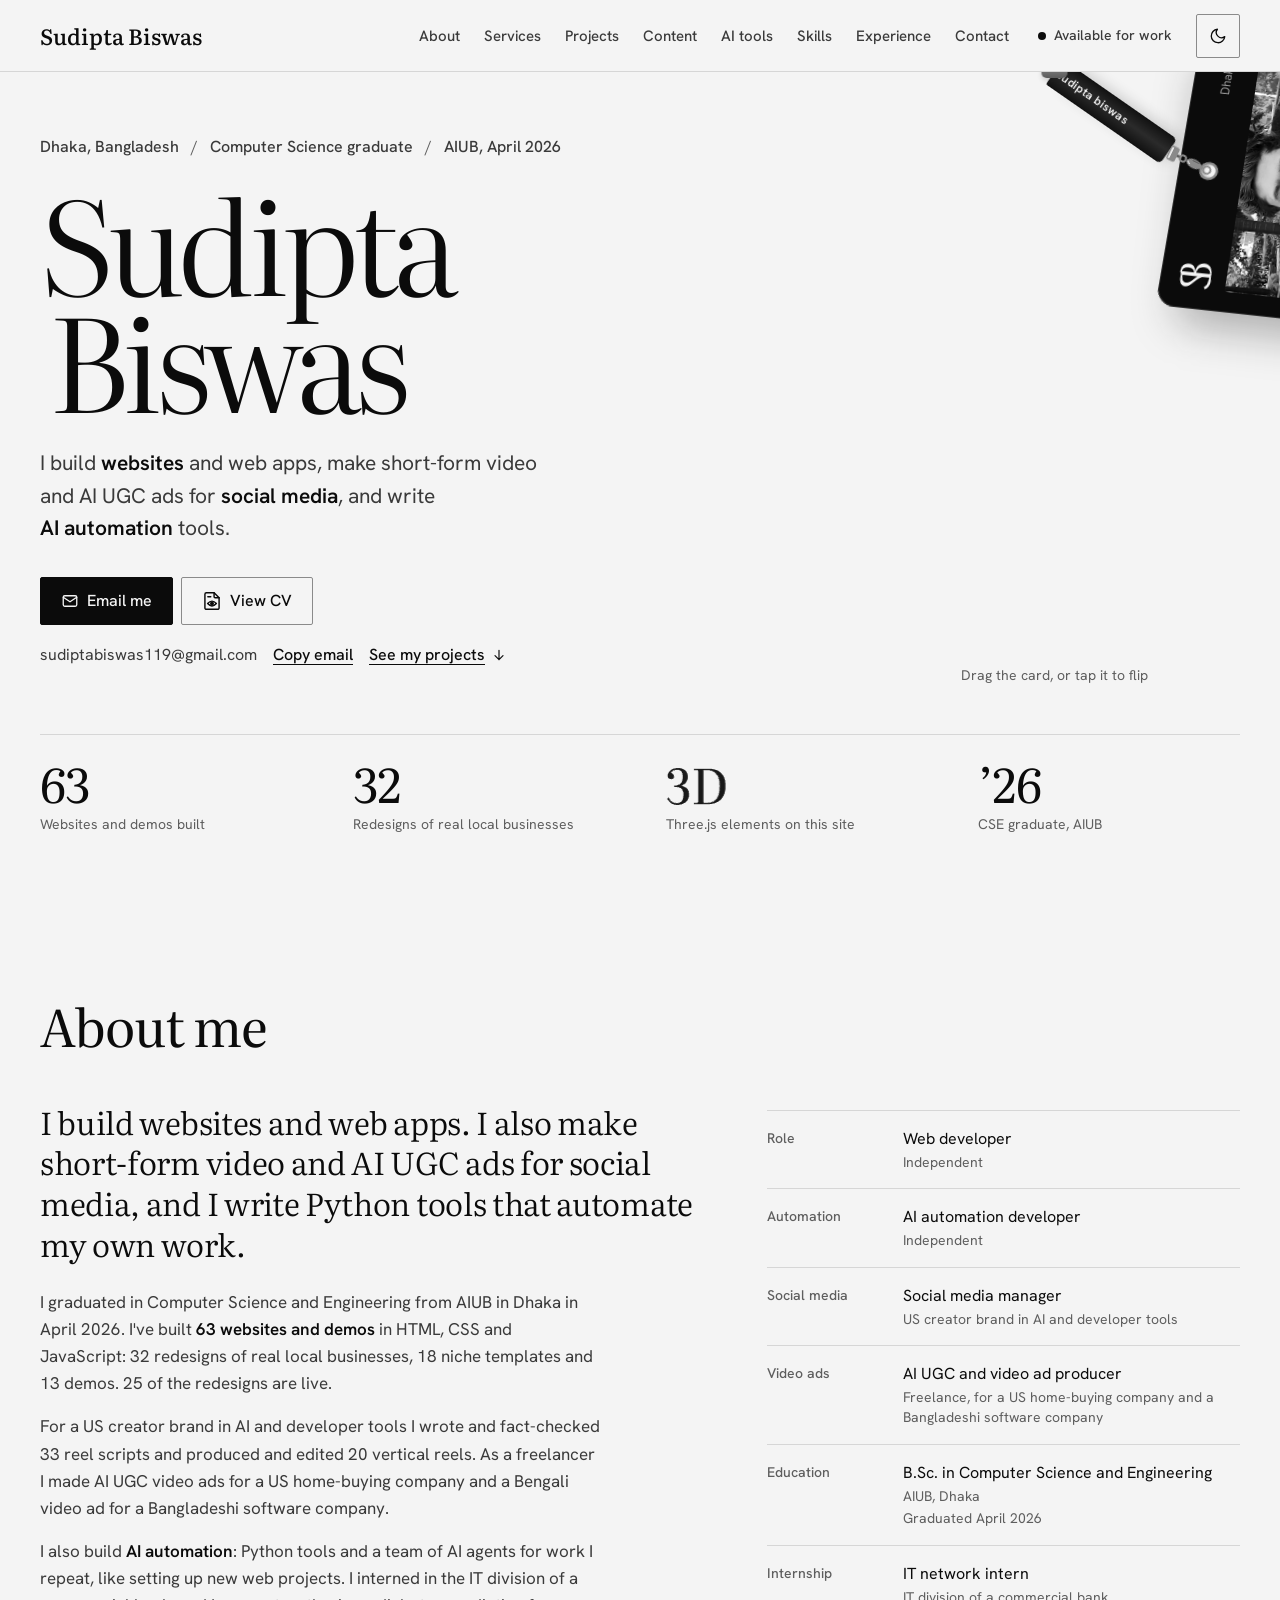
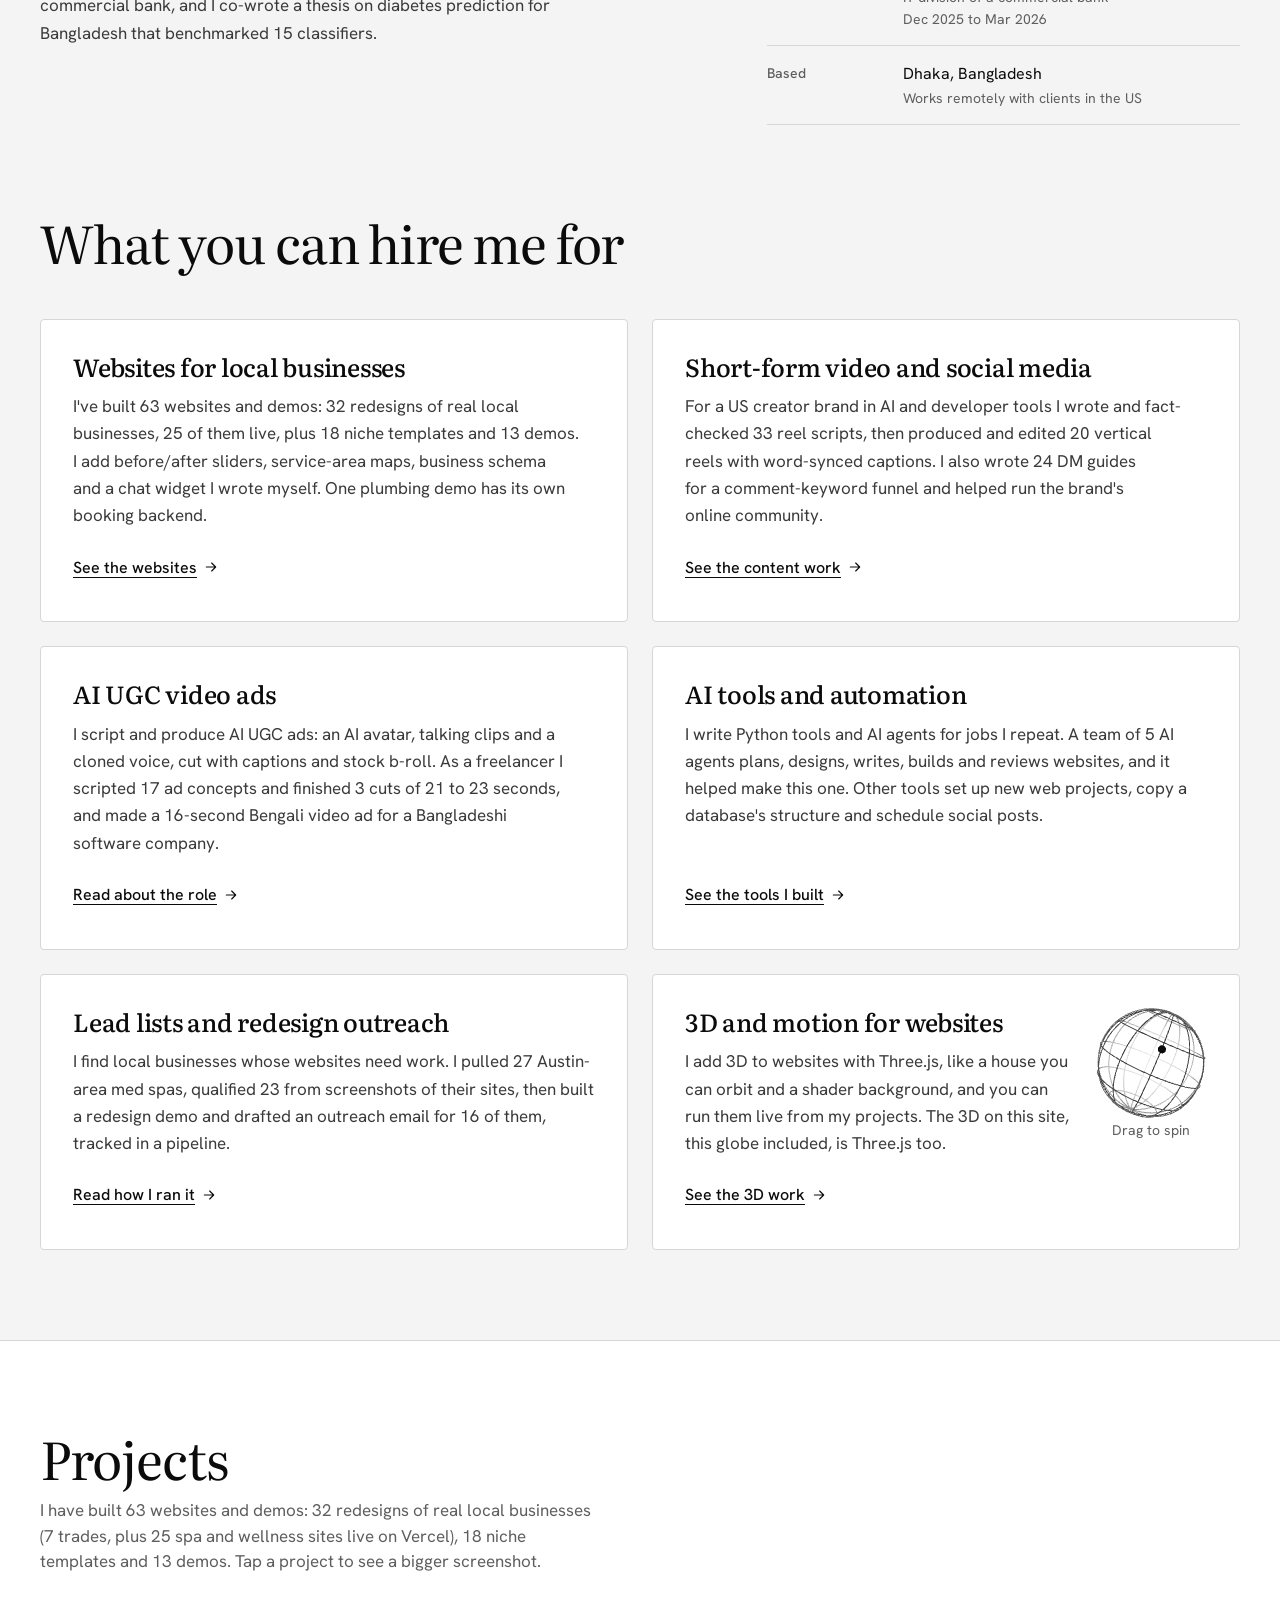
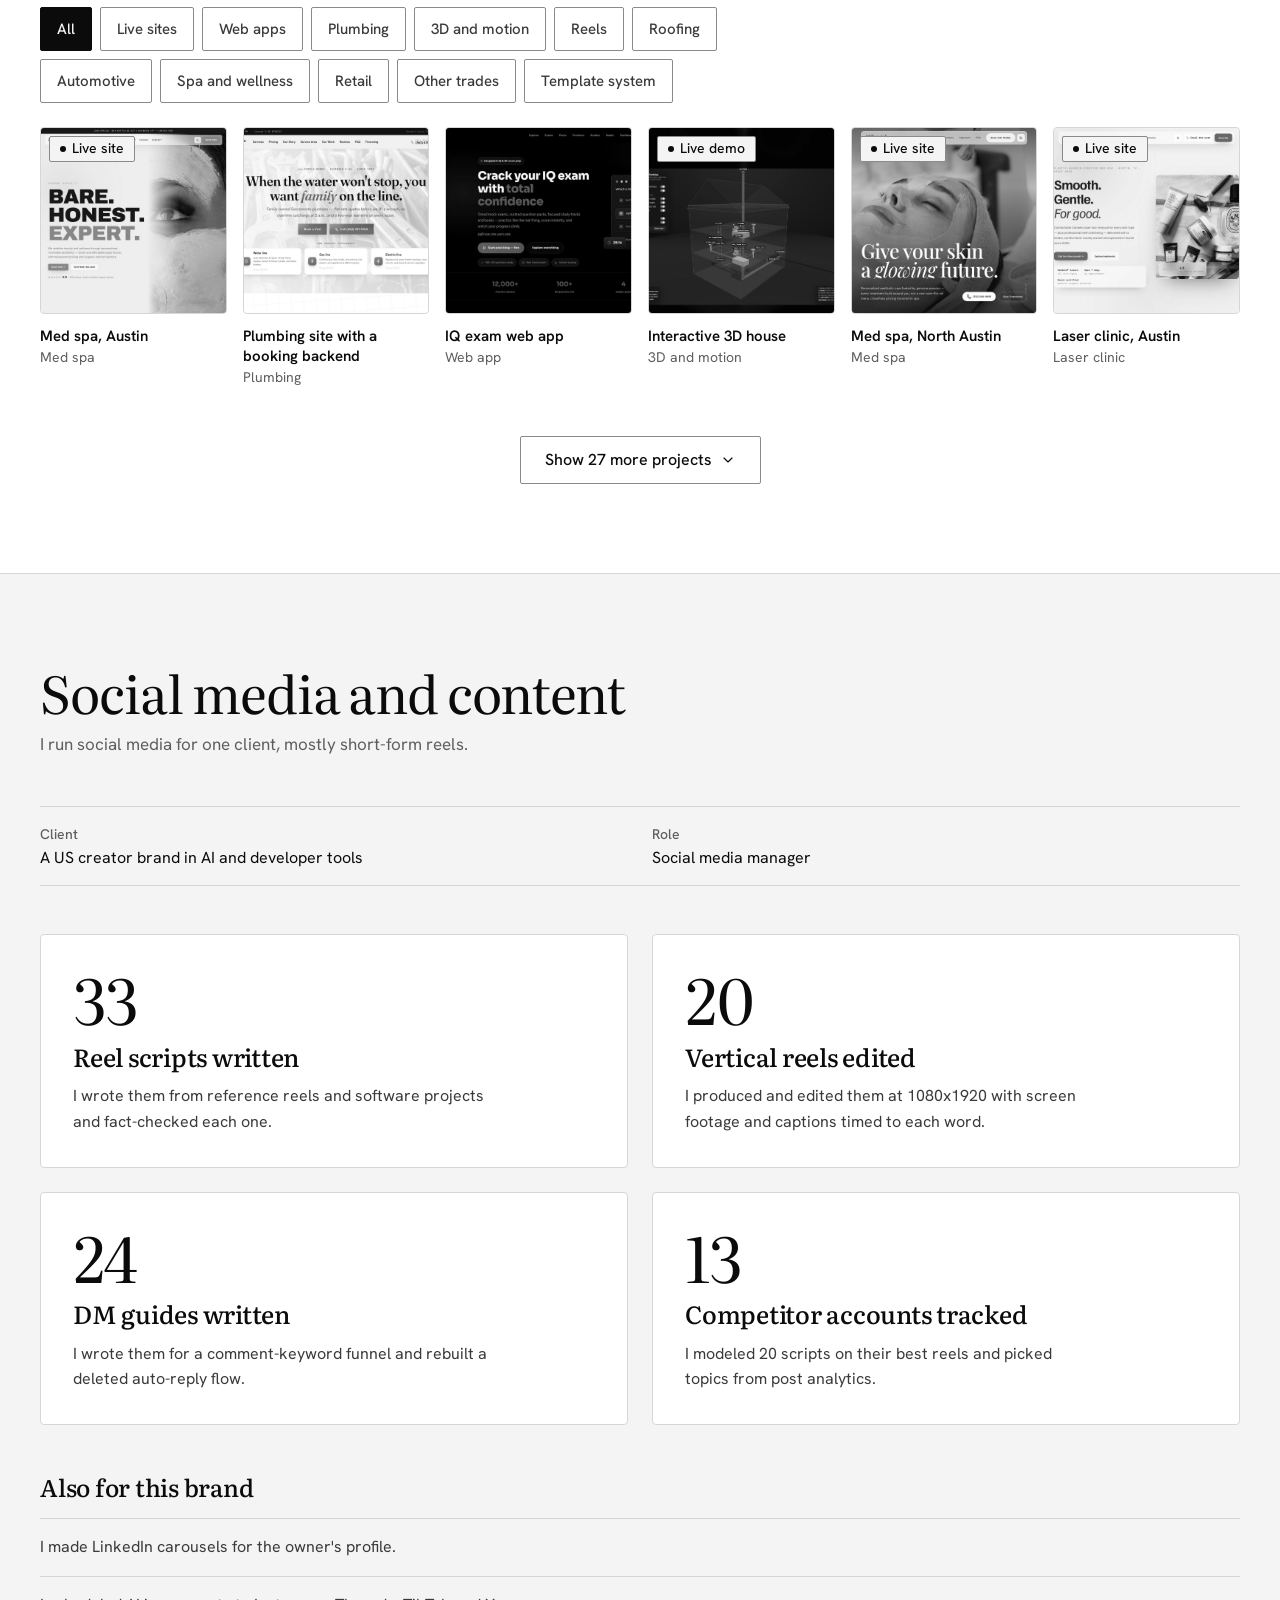
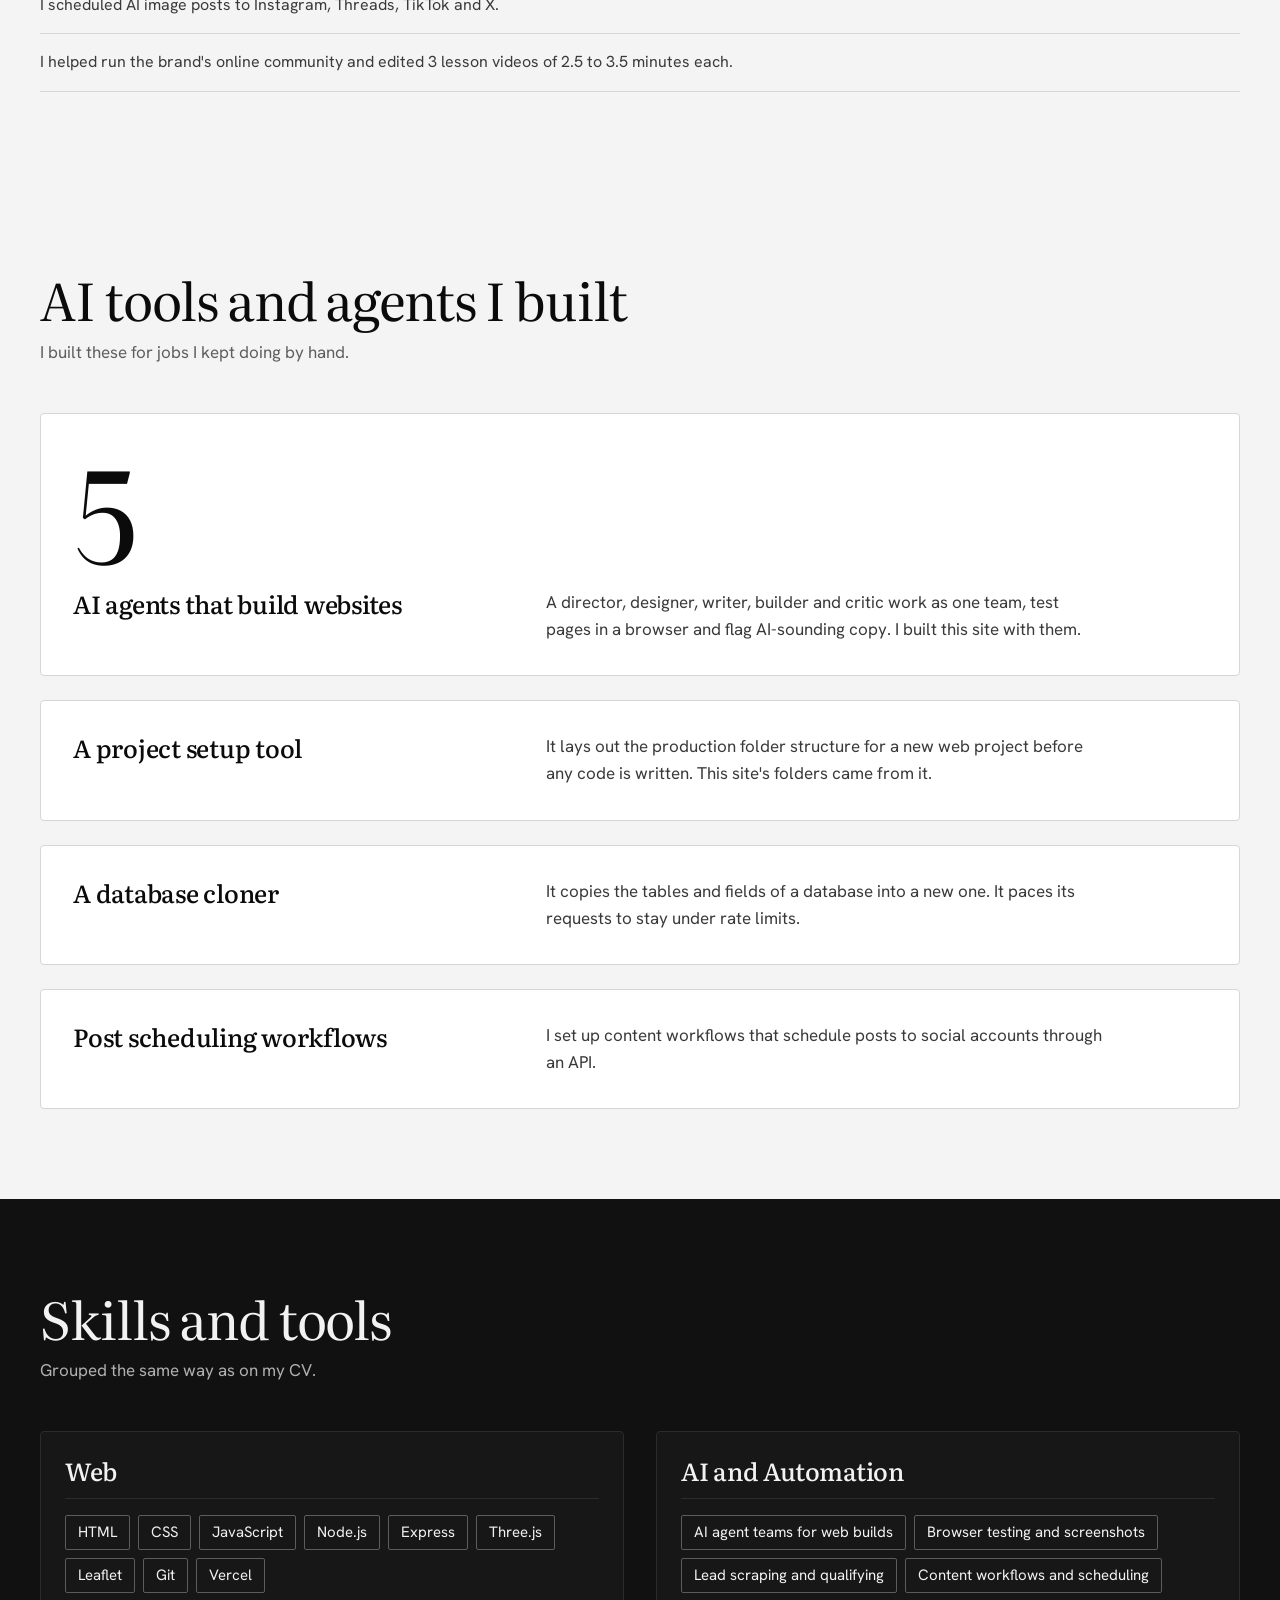
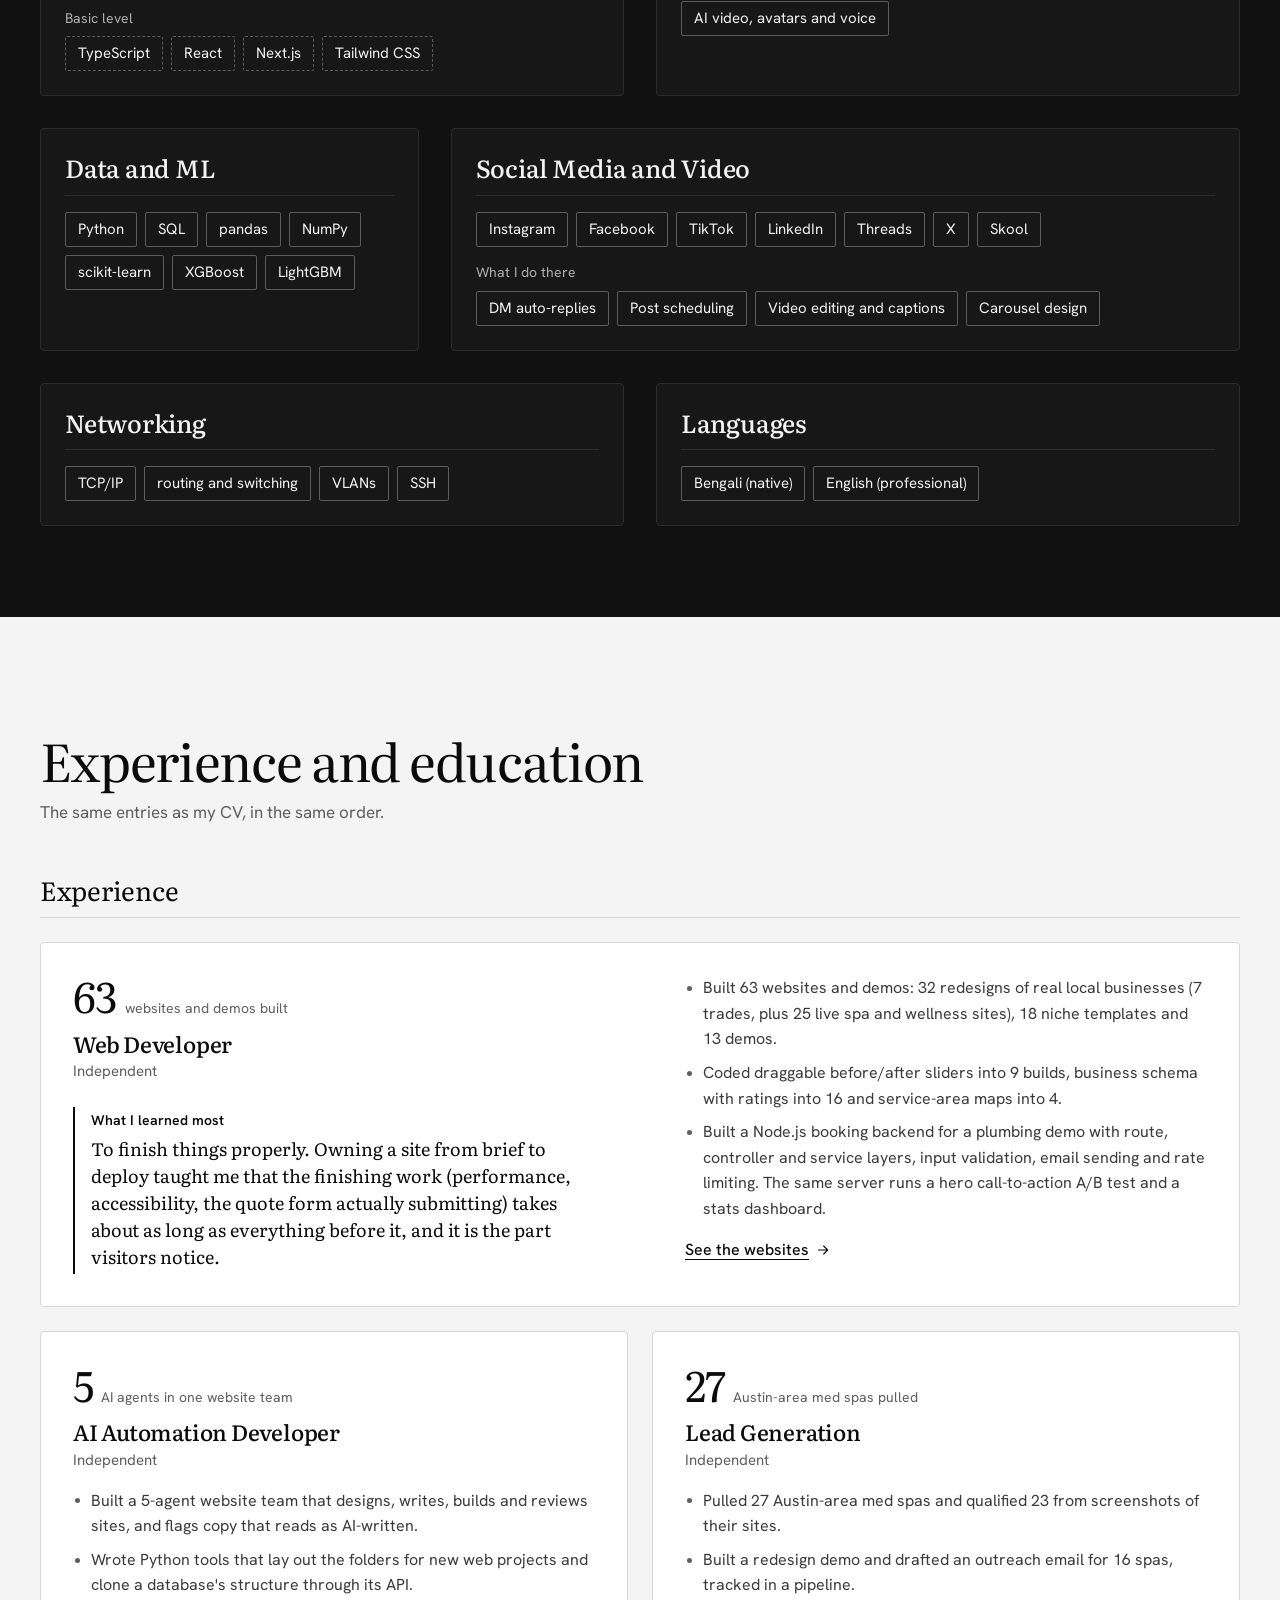
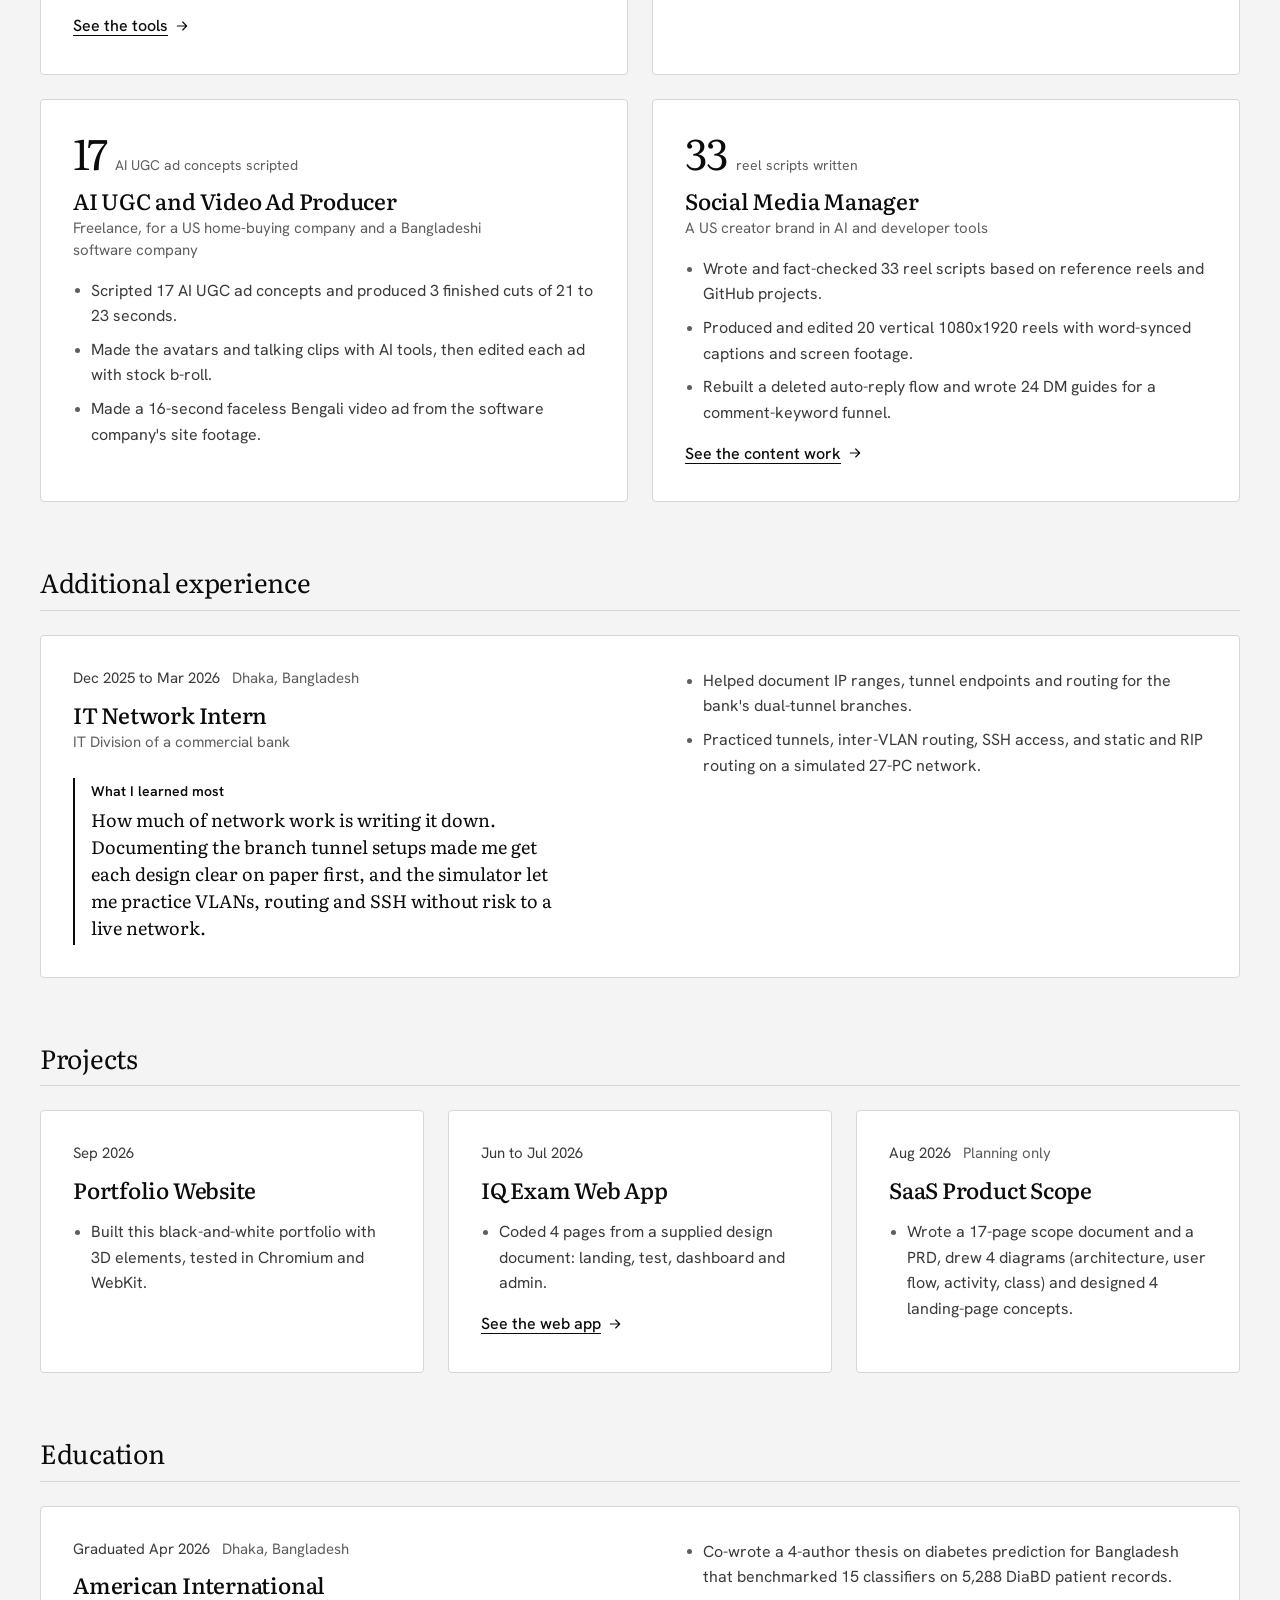
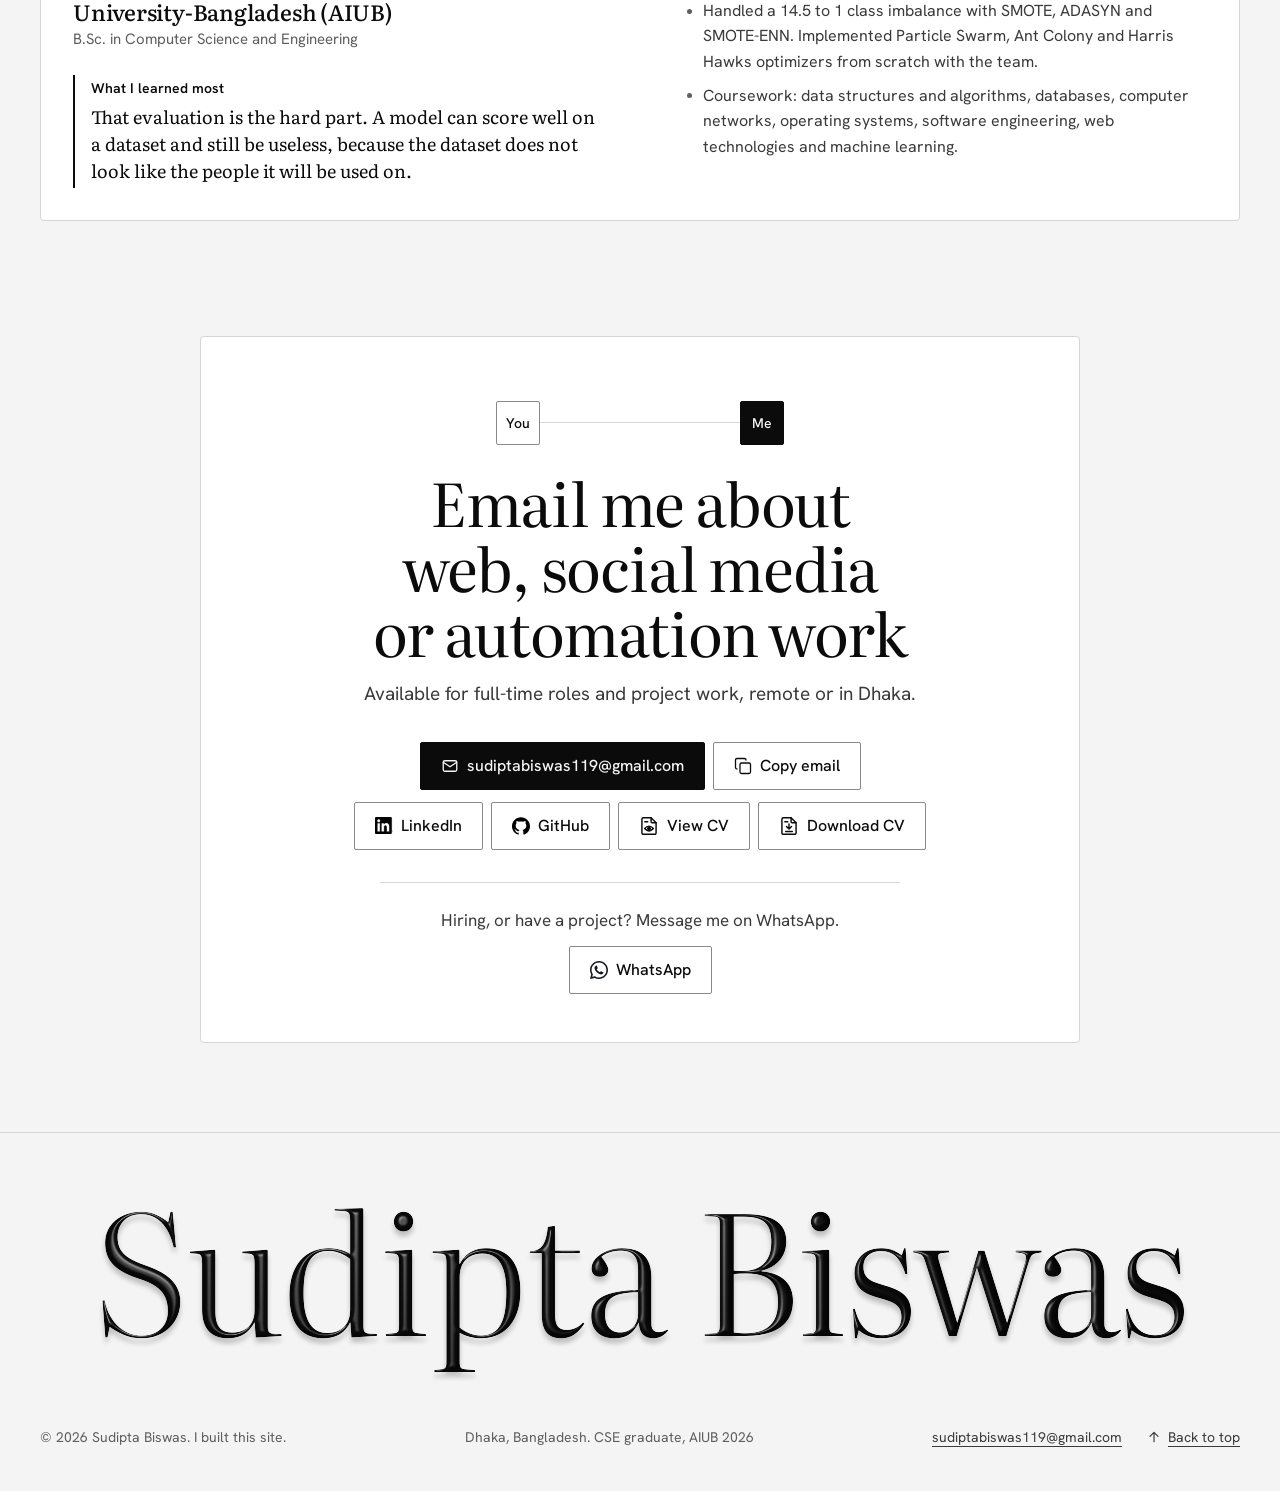
==== commit dc95882c: "Badge reads Web developer and AI engineer; add Facebook to skills Co-Authored-By: Claude Opus 5.5 <n" ====
--- a/index.html
+++ b/index.html
@@ -191,7 +191,7 @@
                 <circle cx="10" cy="42" r="3.7" fill="none" stroke="currentColor" stroke-width="1.9"/>
               </svg>
             </div>
-            <div class="badge__card" tabindex="0" role="button" aria-label="Sudipta Biswas, web developer, social media and AI automation. Drag to toss, press Enter to flip for contact details.">
+            <div class="badge__card" tabindex="0" role="button" aria-label="Sudipta Biswas, web developer and AI engineer. Drag to toss, press Enter to flip for contact details.">
               <div class="badge__inner">
                 <section class="face face--front">
                   <span class="face__hole"></span>
@@ -203,8 +203,8 @@
                     <img src="assets/images/profile.jpg" alt="Sudipta Biswas in a white shirt, outdoors in a garden" width="900" height="900" loading="eager" fetchpriority="high" decoding="async" />
                   </figure>
                   <p class="face__name">Sudipta Biswas</p>
-                  <p class="face__role">Web developer<span>Social media</span><span>AI automation</span></p>
-                  <p class="face__desc">I build websites and automation tools.</p>
+                  <p class="face__role">Web developer<span>AI engineer</span></p>
+                  <p class="face__desc">I build websites and AI agents.</p>
                   <span class="chip face__chip"><span class="dot" aria-hidden="true"></span>Dhaka, available for work</span>
                   <div class="face__foot"><span>CSE, AIUB</span><b>’26</b></div>
                 </section>
@@ -573,7 +573,7 @@
       <div class="sk-group sk-web"><h3 id="sk-1">Web</h3><ul class="sk-chips" aria-labelledby="sk-1"><li>HTML</li><li>CSS</li><li>JavaScript</li><li>Node.js</li><li>Express</li><li>Three.js</li><li>Leaflet</li><li>Git</li><li>Vercel</li></ul><p class="sk-sub" id="sk-1b">Basic level</p><ul class="sk-chips sk-basic" aria-labelledby="sk-1b"><li>TypeScript</li><li>React</li><li>Next.js</li><li>Tailwind CSS</li></ul></div>
       <div class="sk-group sk-ai"><h3 id="sk-2">AI and Automation</h3><ul class="sk-chips" aria-labelledby="sk-2"><li>AI agent teams for web builds</li><li>Browser testing and screenshots</li><li>Lead scraping and qualifying</li><li>Content workflows and scheduling</li><li>AI video, avatars and voice</li></ul></div>
       <div class="sk-group sk-data"><h3 id="sk-3">Data and ML</h3><ul class="sk-chips" aria-labelledby="sk-3"><li>Python</li><li>SQL</li><li>pandas</li><li>NumPy</li><li>scikit-learn</li><li>XGBoost</li><li>LightGBM</li></ul></div>
-      <div class="sk-group sk-social"><h3 id="sk-4">Social Media and Video</h3><ul class="sk-chips" aria-labelledby="sk-4"><li>Instagram</li><li>TikTok</li><li>LinkedIn</li><li>Threads</li><li>X</li><li>Skool</li></ul><p class="sk-sub" id="sk-4b">What I do there</p><ul class="sk-chips" aria-labelledby="sk-4b"><li>DM auto-replies</li><li>Post scheduling</li><li>Video editing and captions</li><li>Carousel design</li></ul></div>
+      <div class="sk-group sk-social"><h3 id="sk-4">Social Media and Video</h3><ul class="sk-chips" aria-labelledby="sk-4"><li>Instagram</li><li>Facebook</li><li>TikTok</li><li>LinkedIn</li><li>Threads</li><li>X</li><li>Skool</li></ul><p class="sk-sub" id="sk-4b">What I do there</p><ul class="sk-chips" aria-labelledby="sk-4b"><li>DM auto-replies</li><li>Post scheduling</li><li>Video editing and captions</li><li>Carousel design</li></ul></div>
       <div class="sk-group sk-net"><h3 id="sk-5">Networking</h3><ul class="sk-chips" aria-labelledby="sk-5"><li>TCP/IP</li><li>routing and switching</li><li>VLANs</li><li>SSH</li></ul></div>
       <div class="sk-group sk-lang"><h3 id="sk-6">Languages</h3><ul class="sk-chips" aria-labelledby="sk-6"><li>Bengali (native)</li><li>English (professional)</li></ul></div>
     </div>
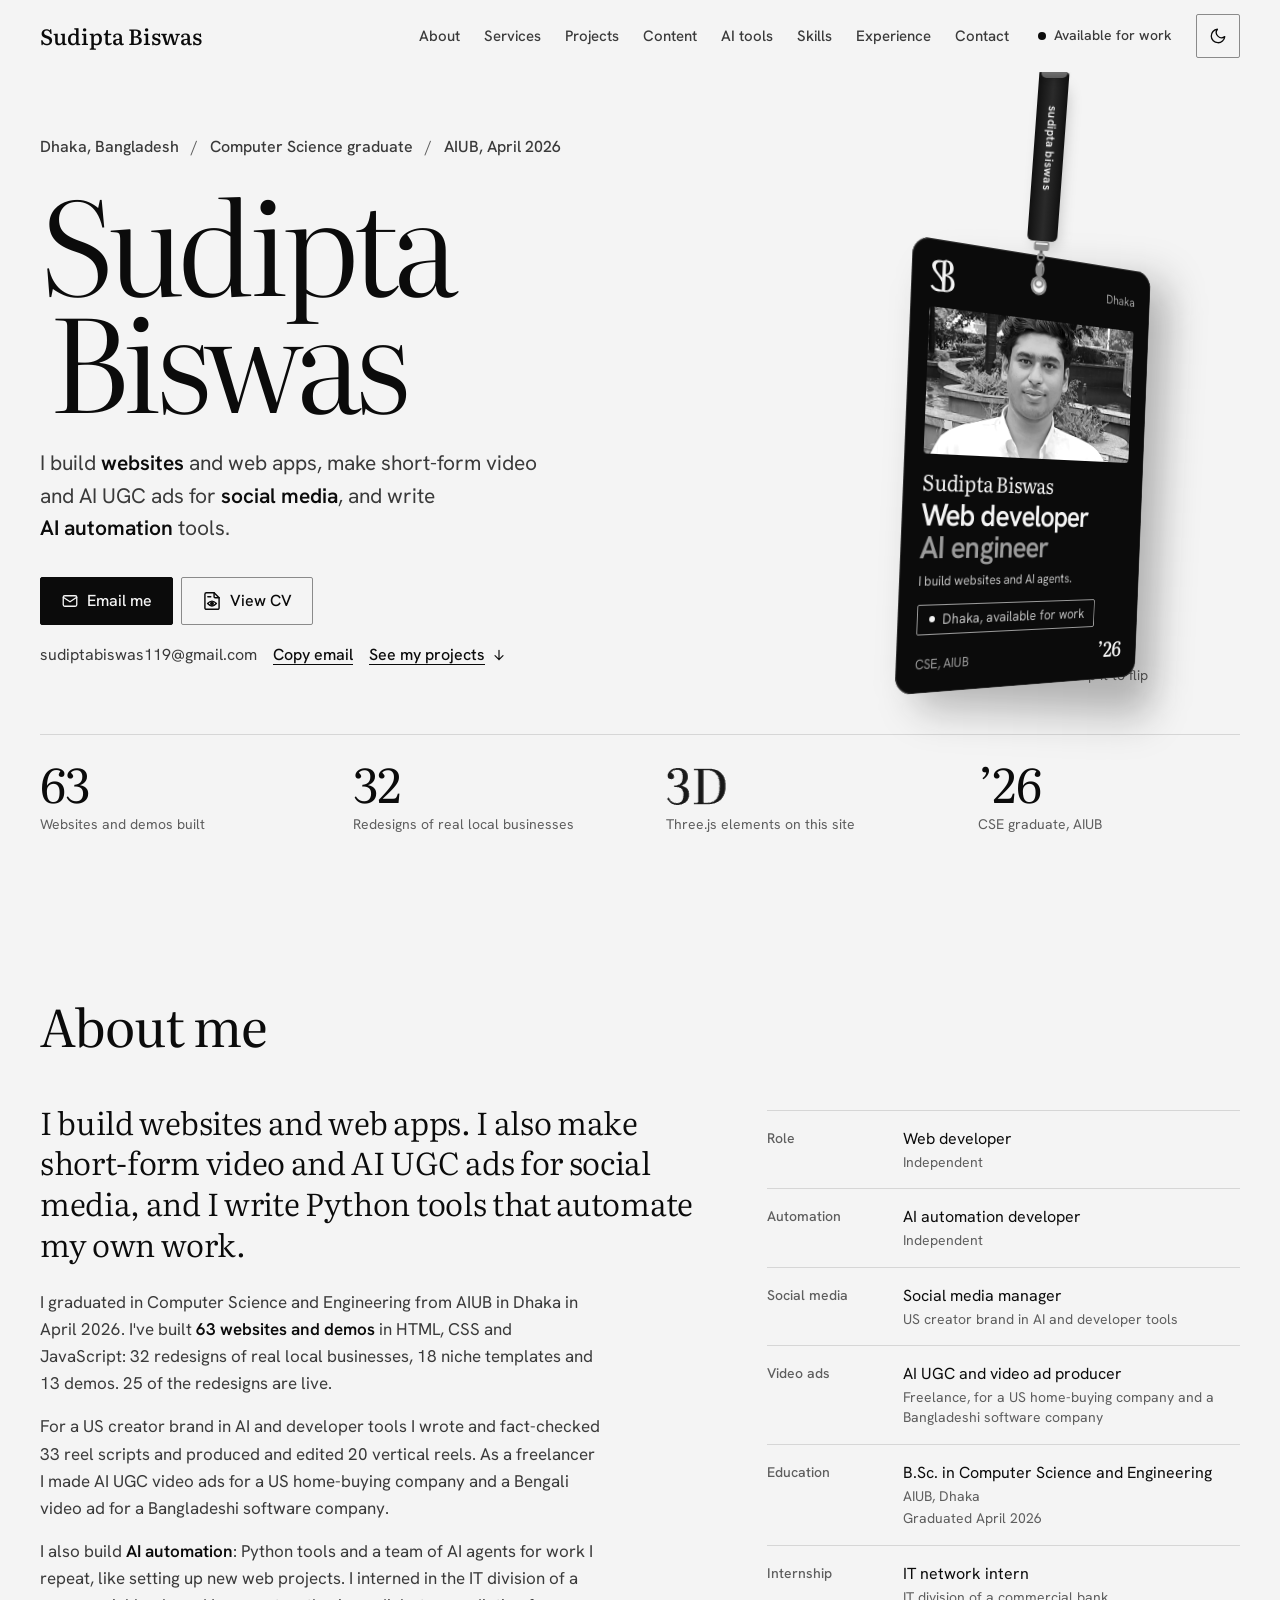
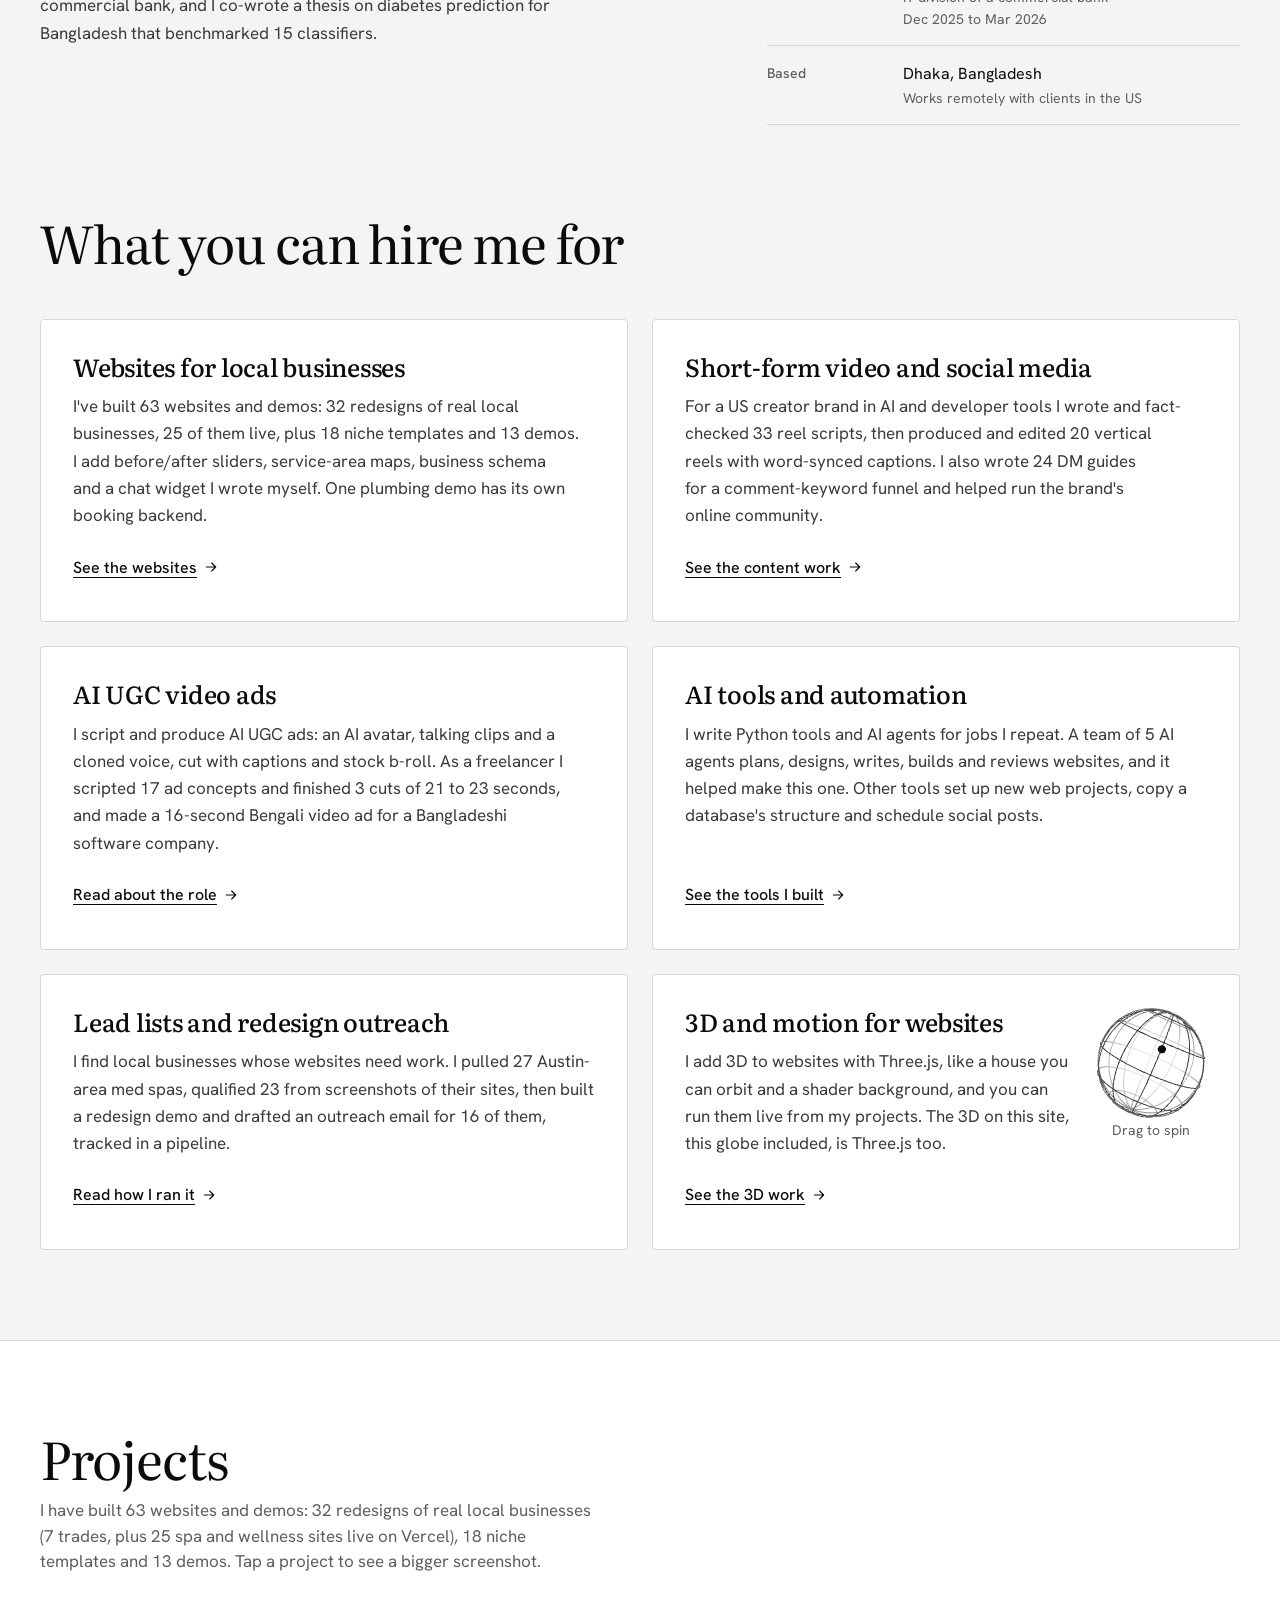
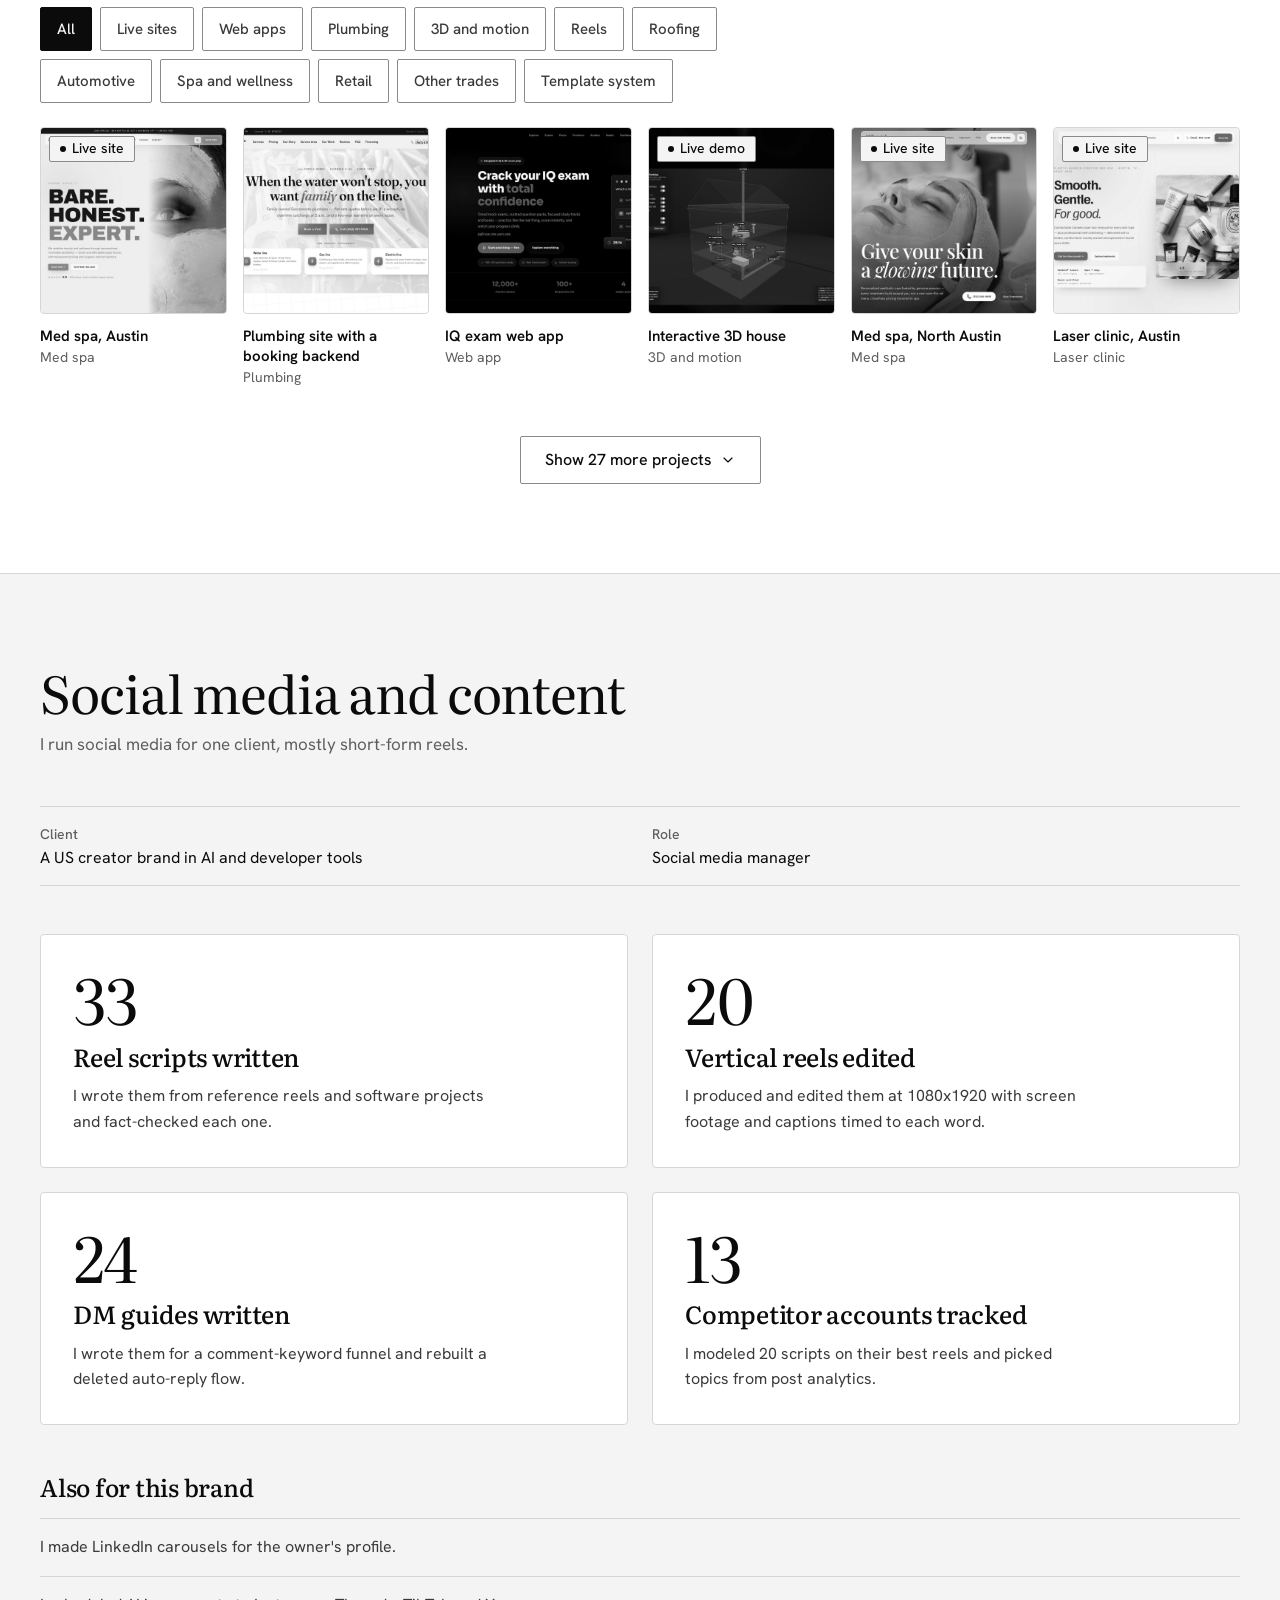
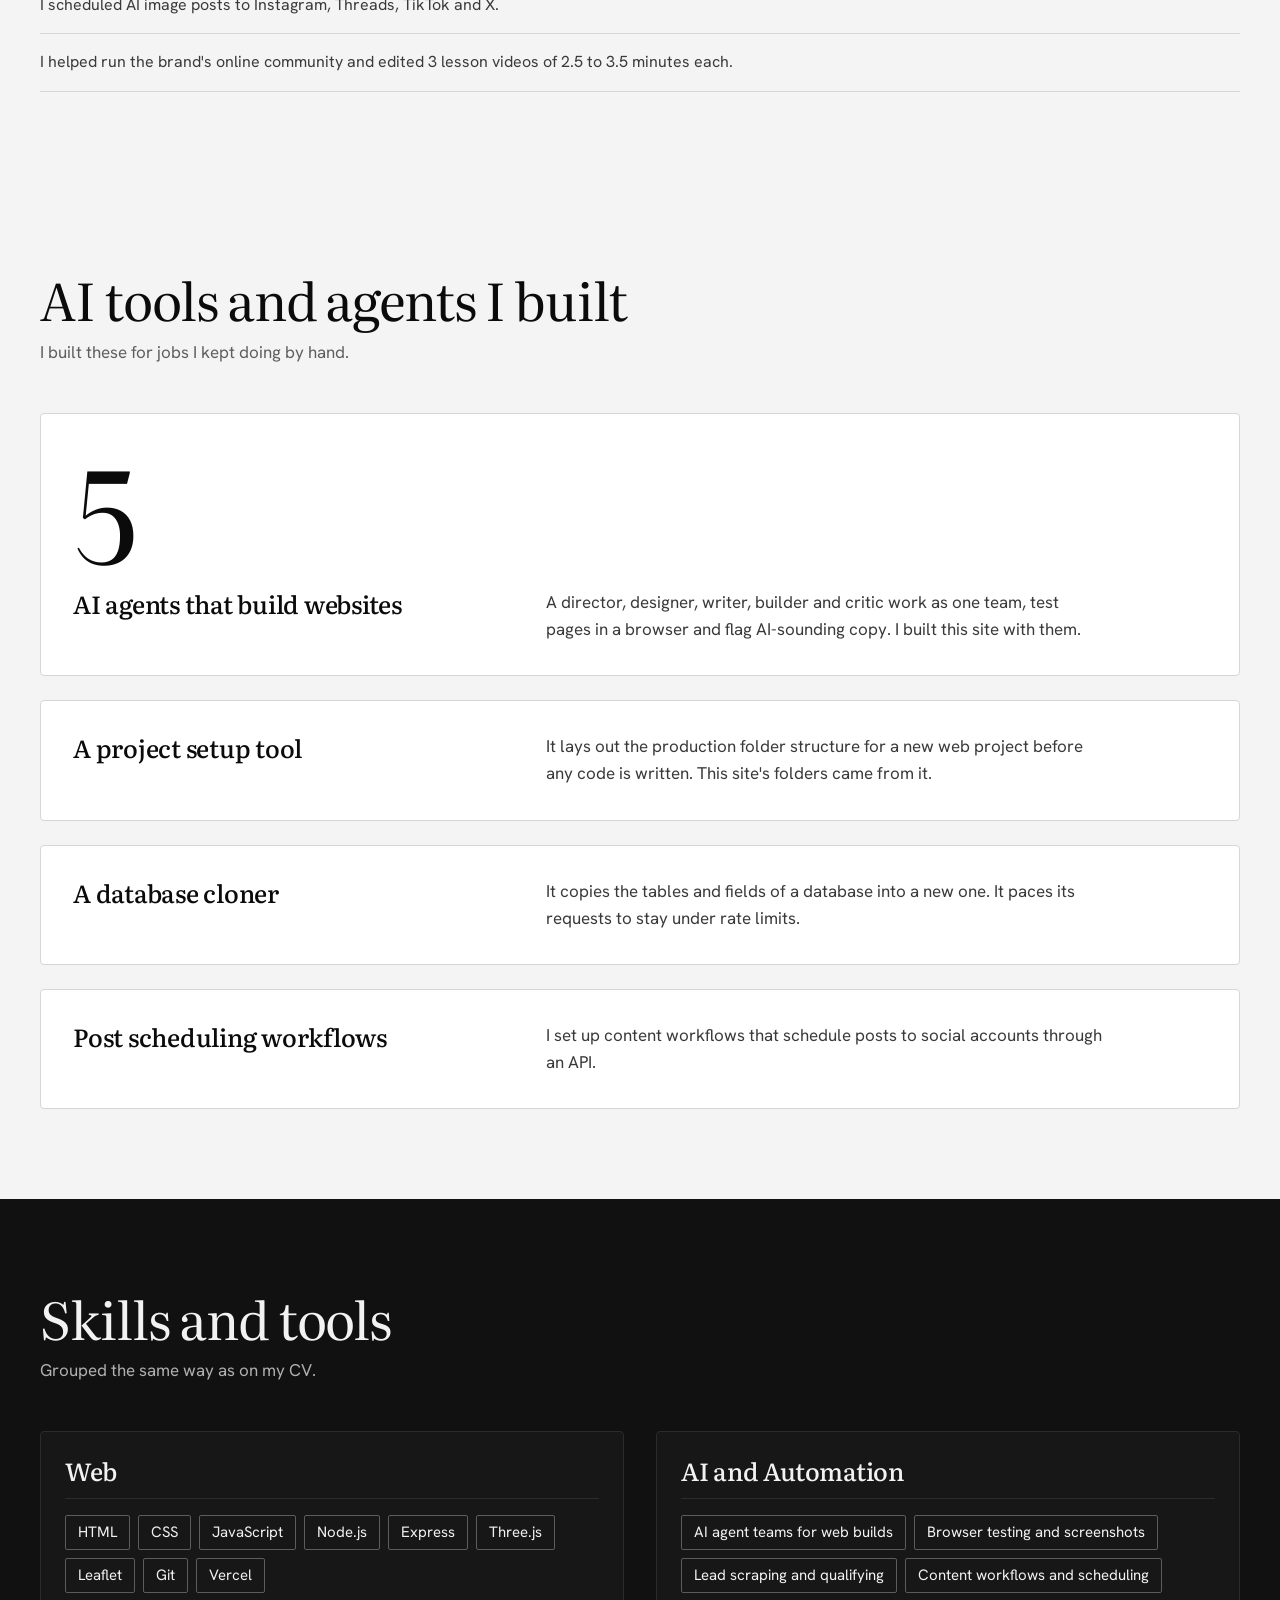
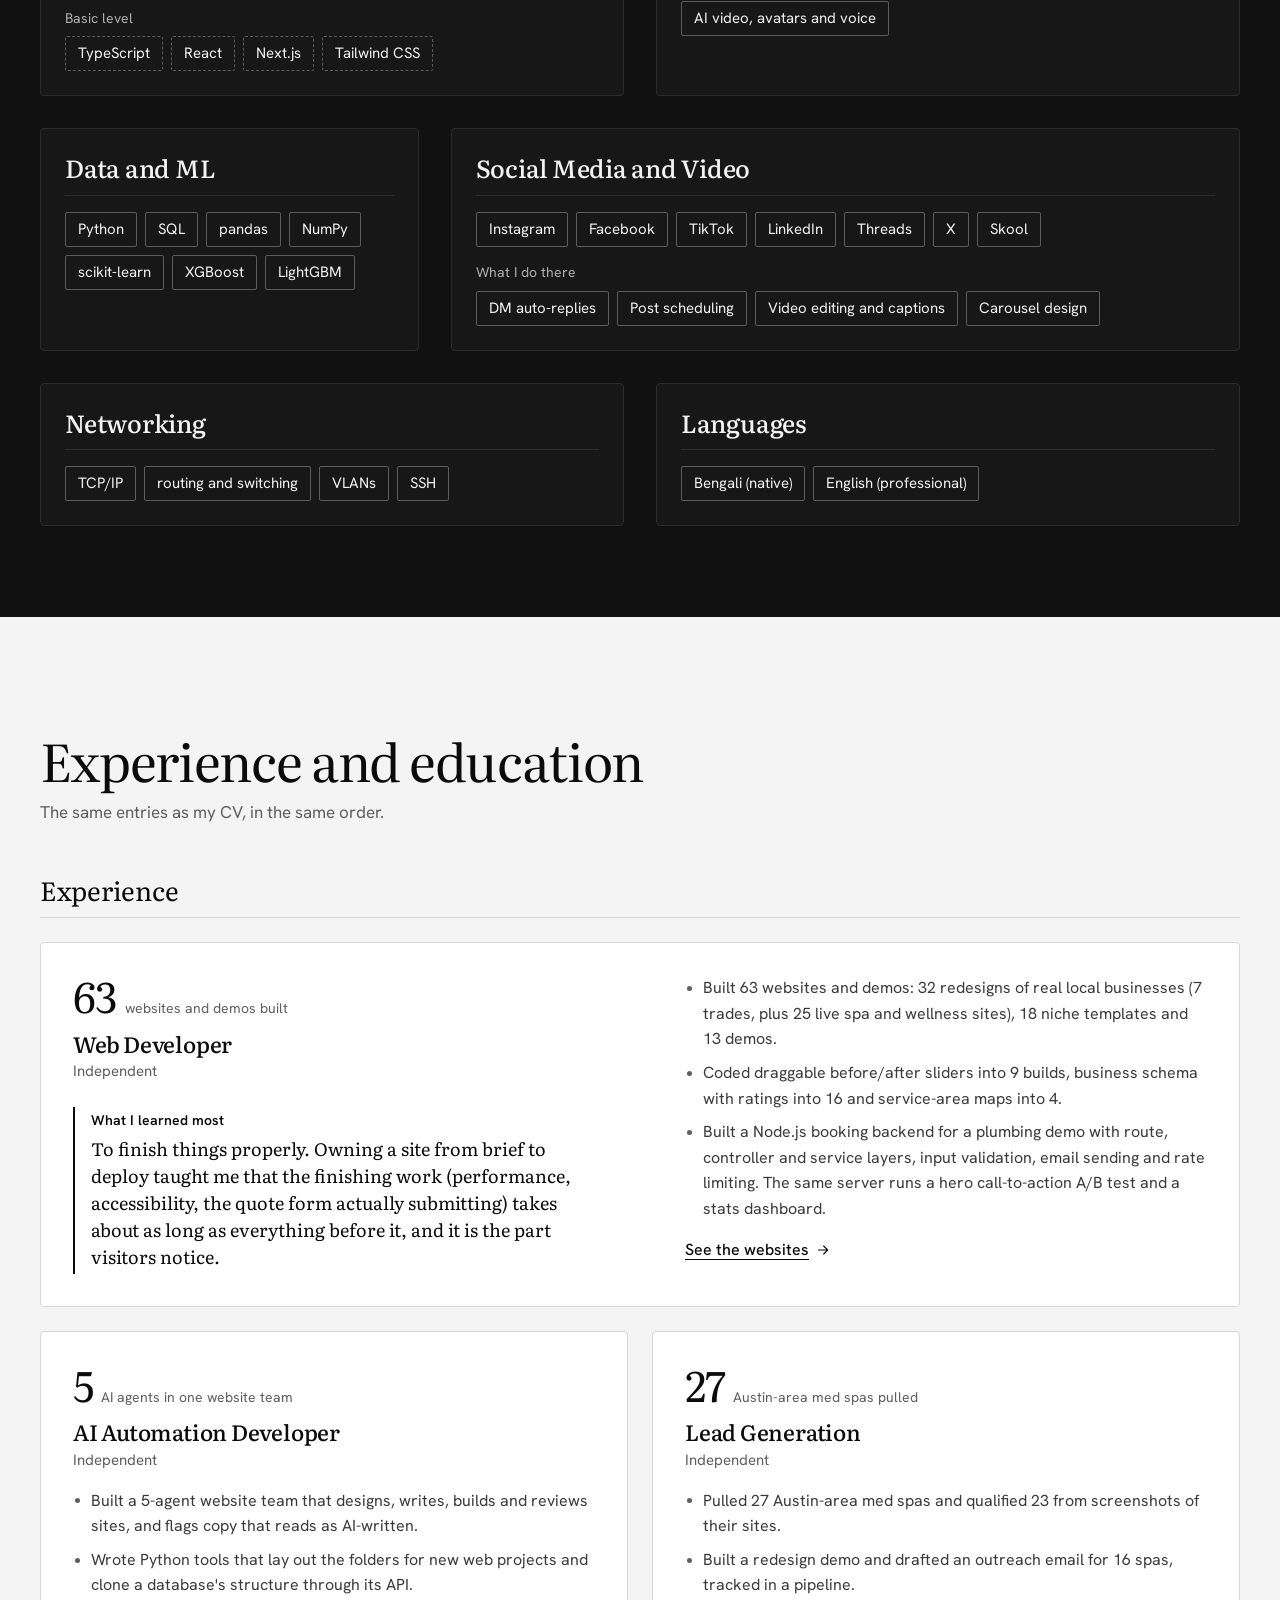
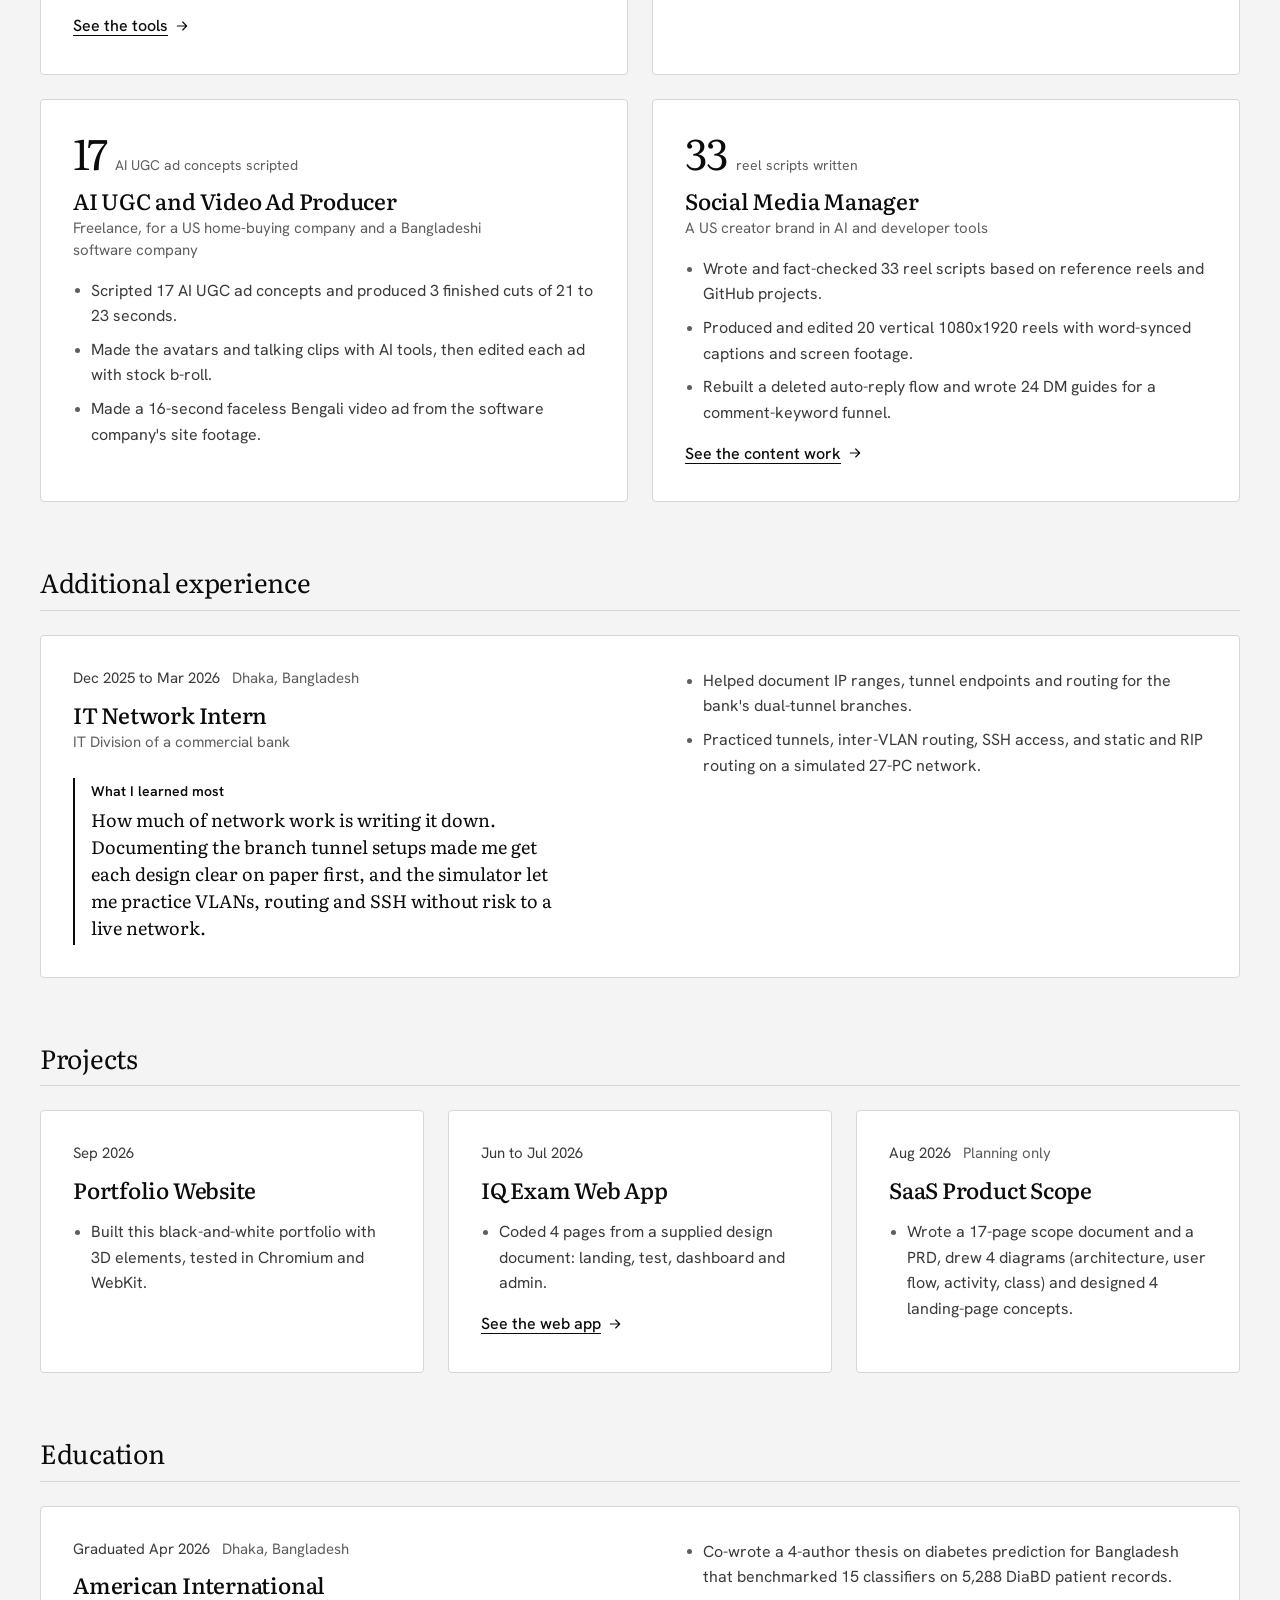
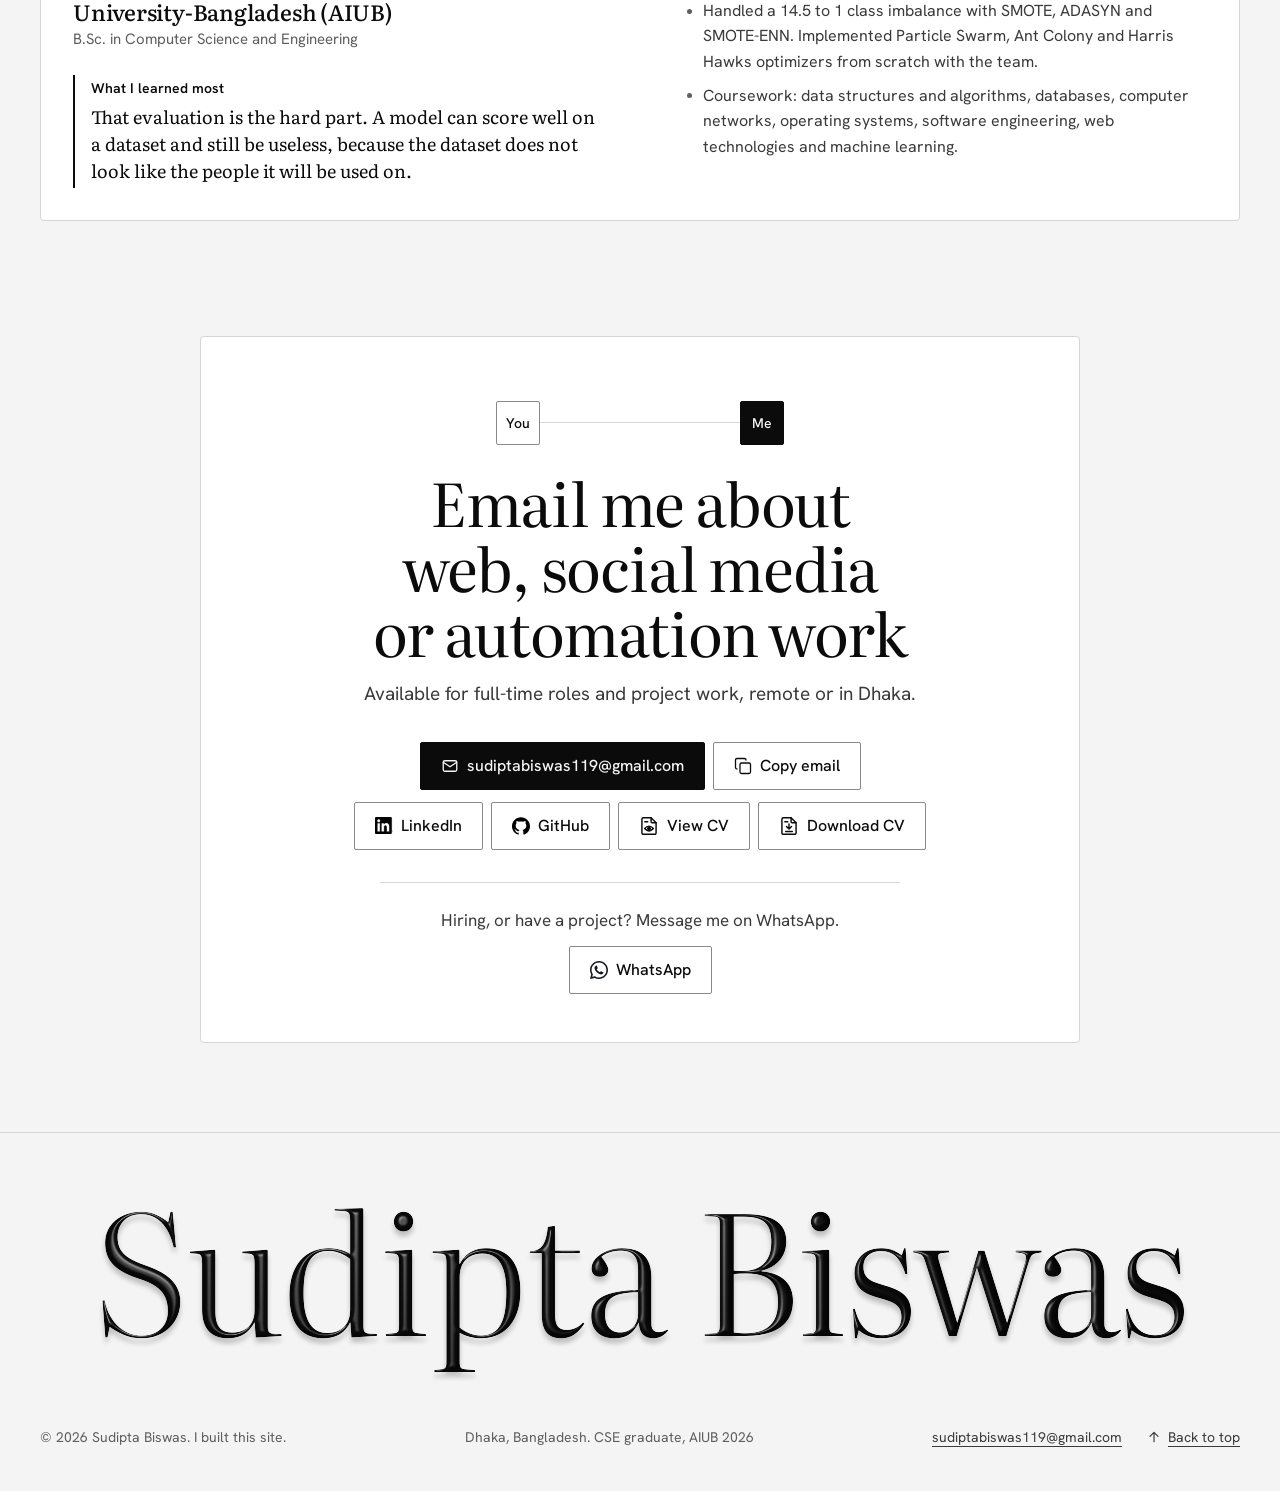
==== commit 32d47e4f: "Every refresh starts at the top of the page Co-Authored-By: Claude Opus 5.5 <noreply@anthropic.com>" ====
--- a/index.html
+++ b/index.html
@@ -19,6 +19,19 @@
   try { if (localStorage.getItem("pf-theme") === "dark") r.setAttribute("data-theme","dark"); } catch(e){}
   /* motion runs once per element, never on reduced motion */
   try { if (!matchMedia("(prefers-reduced-motion: reduce)").matches && "IntersectionObserver" in window) r.classList.add("m-on"); } catch(e){}
+  /* a reload always opens at the top: no restored scroll, no #hash jump; fresh visits and back/forward are untouched */
+  try {
+    var n = performance.getEntriesByType && performance.getEntriesByType("navigation")[0];
+    if (n ? n.type === "reload" : (performance.navigation && performance.navigation.type === 1)) {
+      var h = history, sr = "scrollRestoration" in h;
+      if (sr) h.scrollRestoration = "manual";
+      if (location.hash) h.replaceState(null, "", location.pathname + location.search);
+      var top = function(){ var s = r.style.scrollBehavior; r.style.scrollBehavior = "auto"; scrollTo(0, 0);
+        requestAnimationFrame(function(){ r.style.scrollBehavior = s; if (sr) h.scrollRestoration = "auto"; }); };
+      addEventListener("load", top);
+      addEventListener("pageshow", function f(e){ removeEventListener("pageshow", f); if (!e.persisted) top(); });
+    }
+  } catch(e){}
 })();
 </script>
 <!-- three.js r180 is self-hosted in assets/vendor/three (jsDelivr reset Chrome connections) and only fetched when a 3D piece scrolls near the screen -->
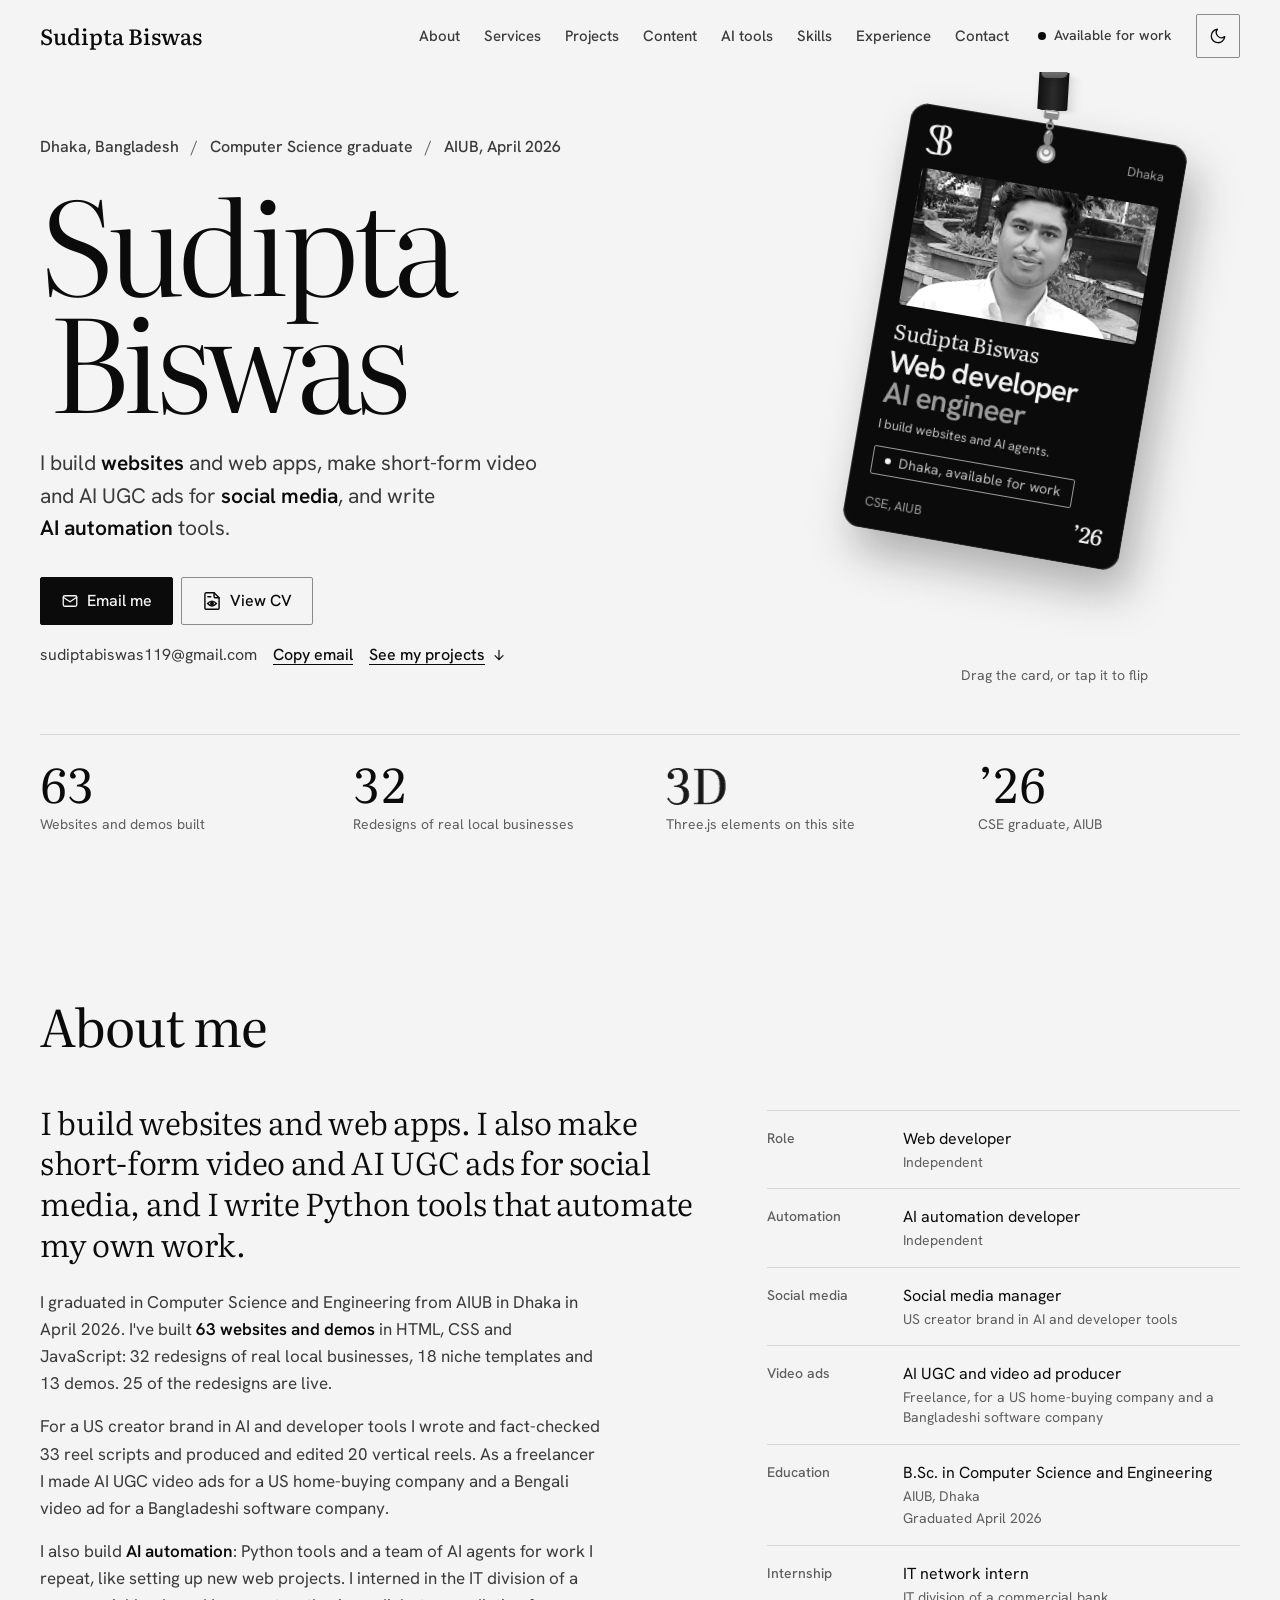
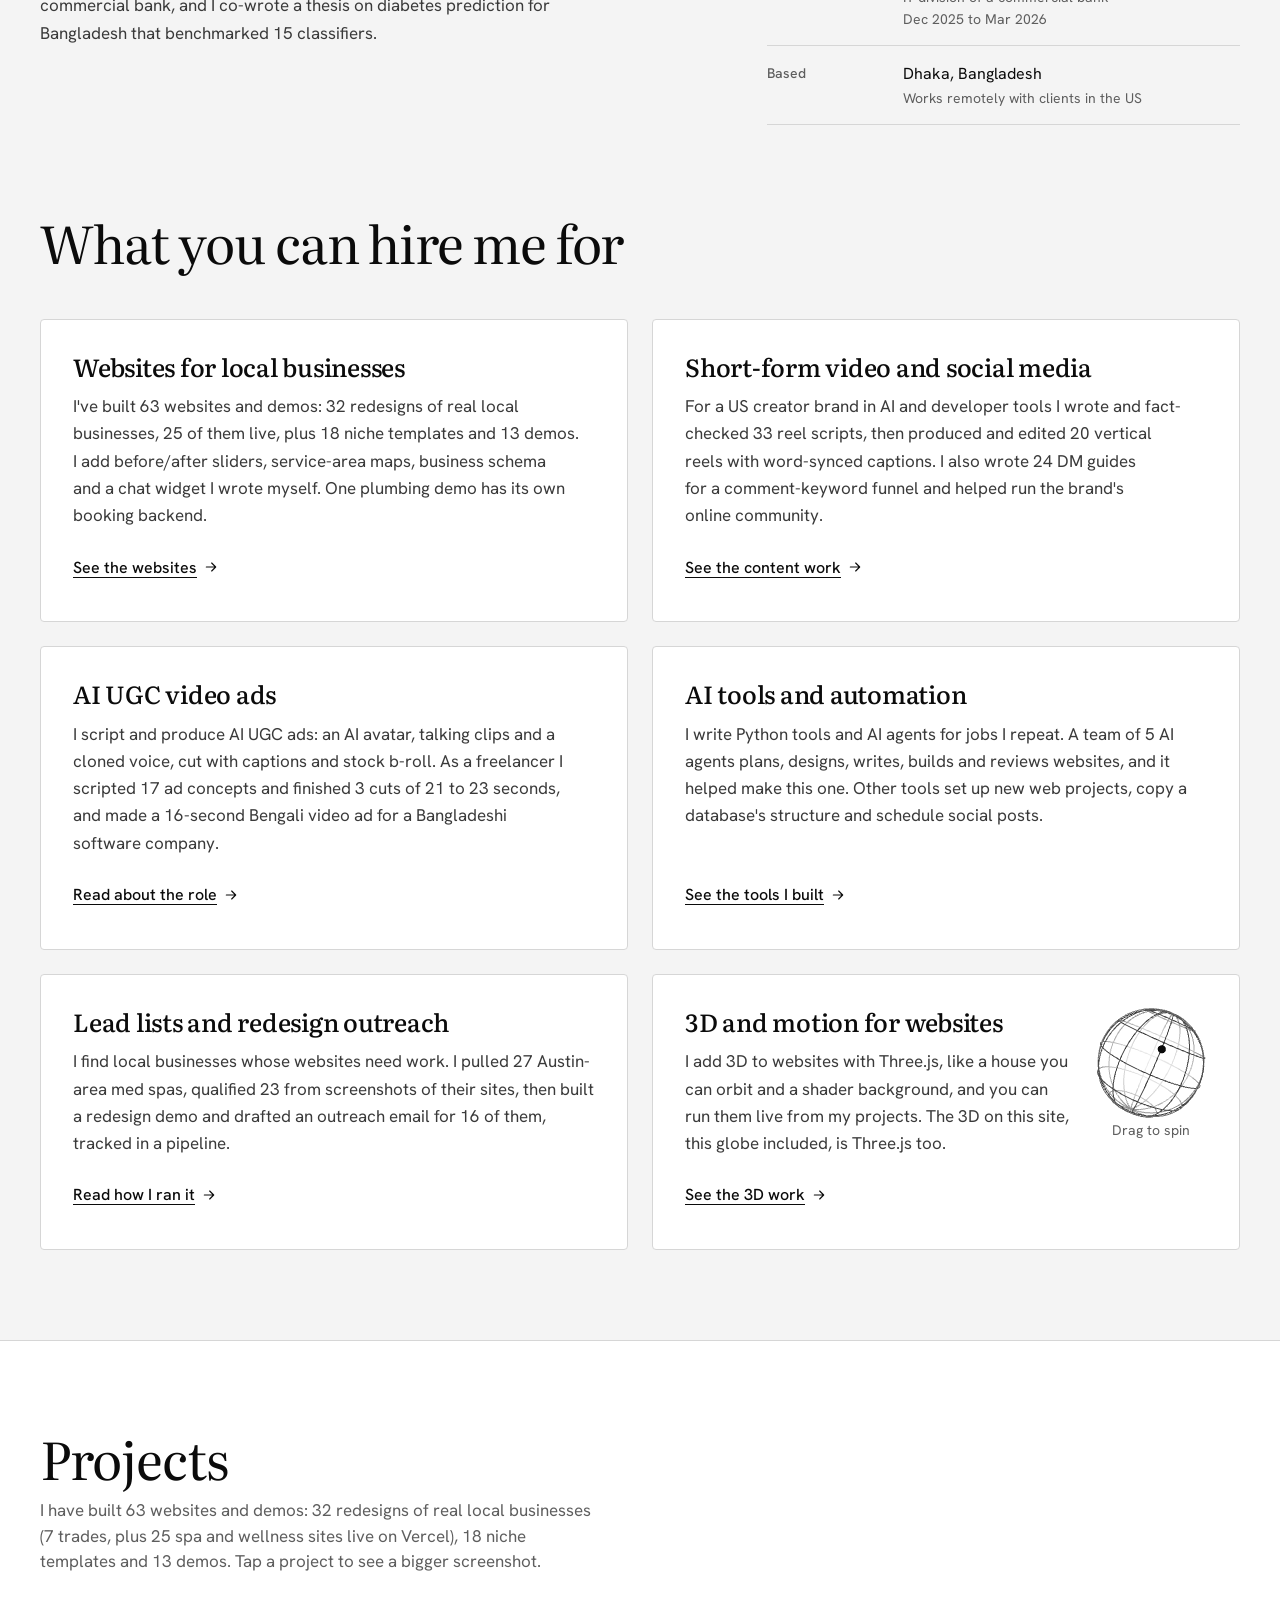
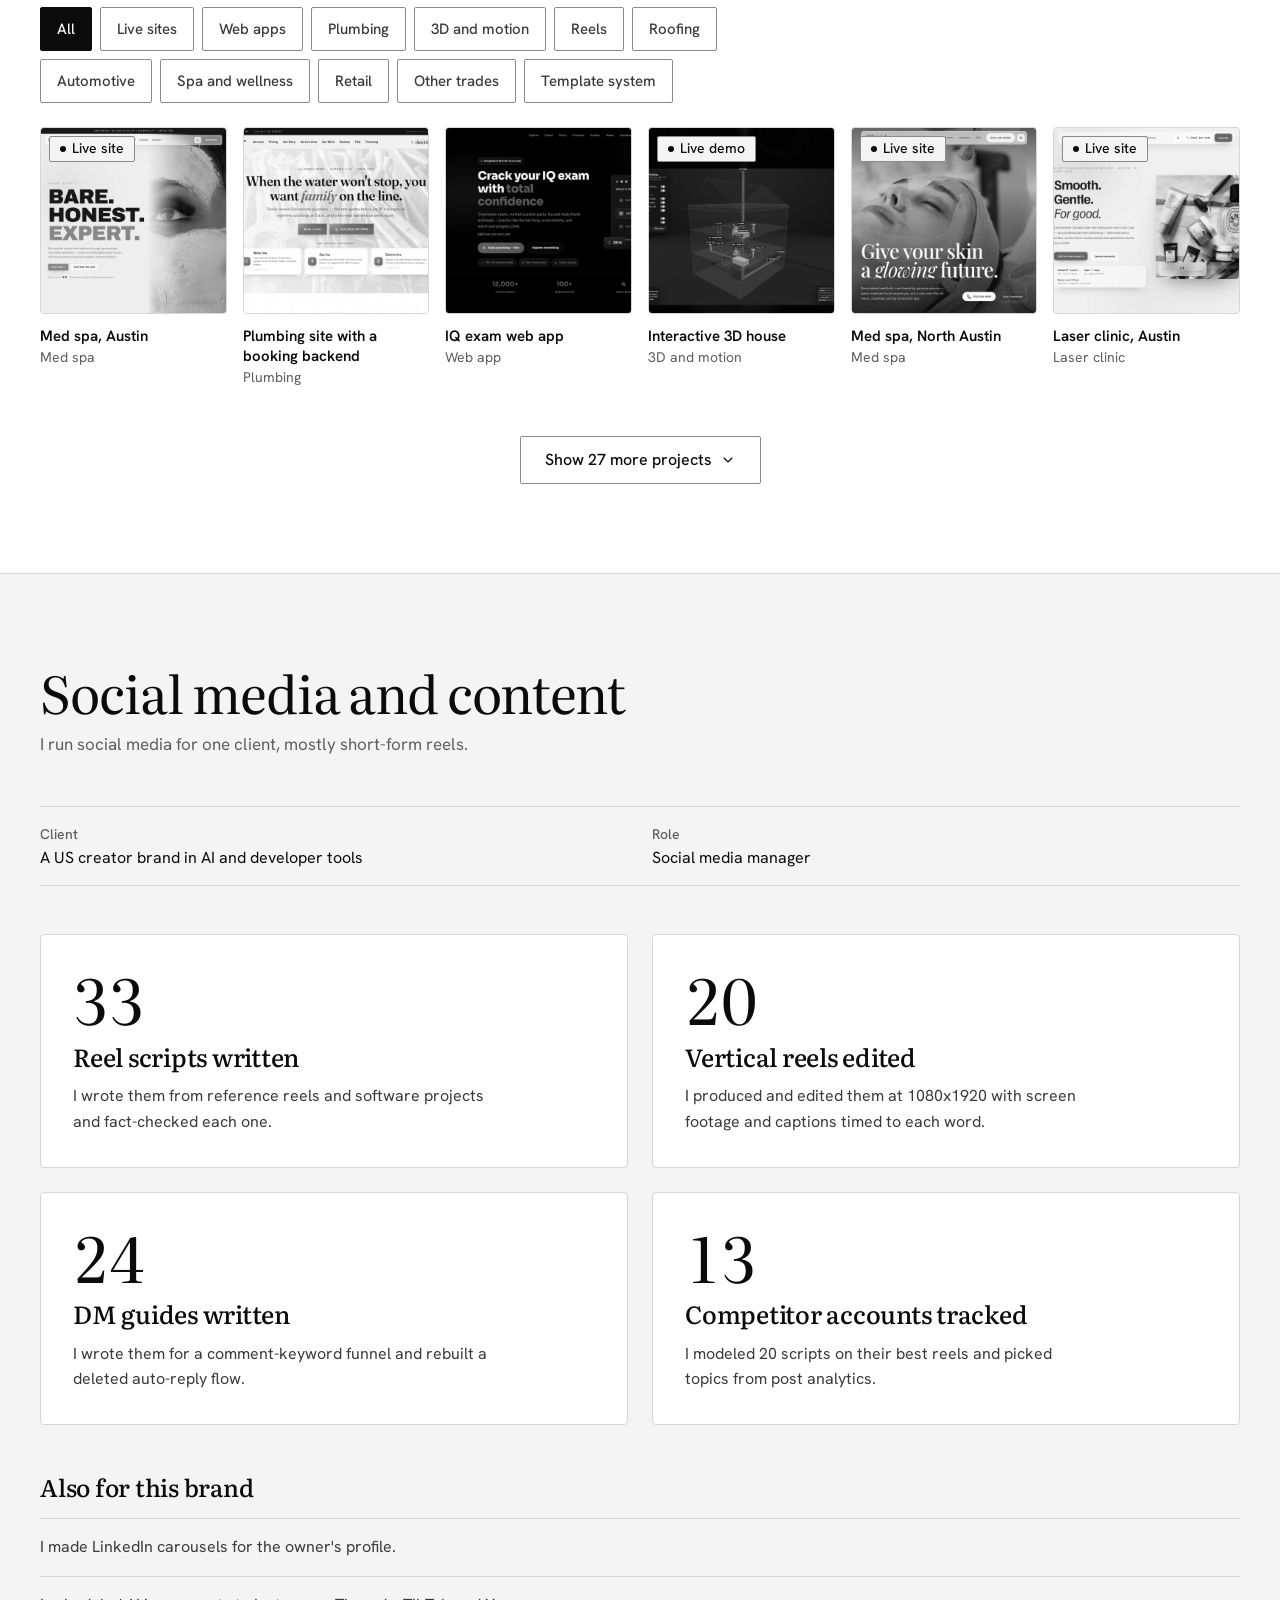
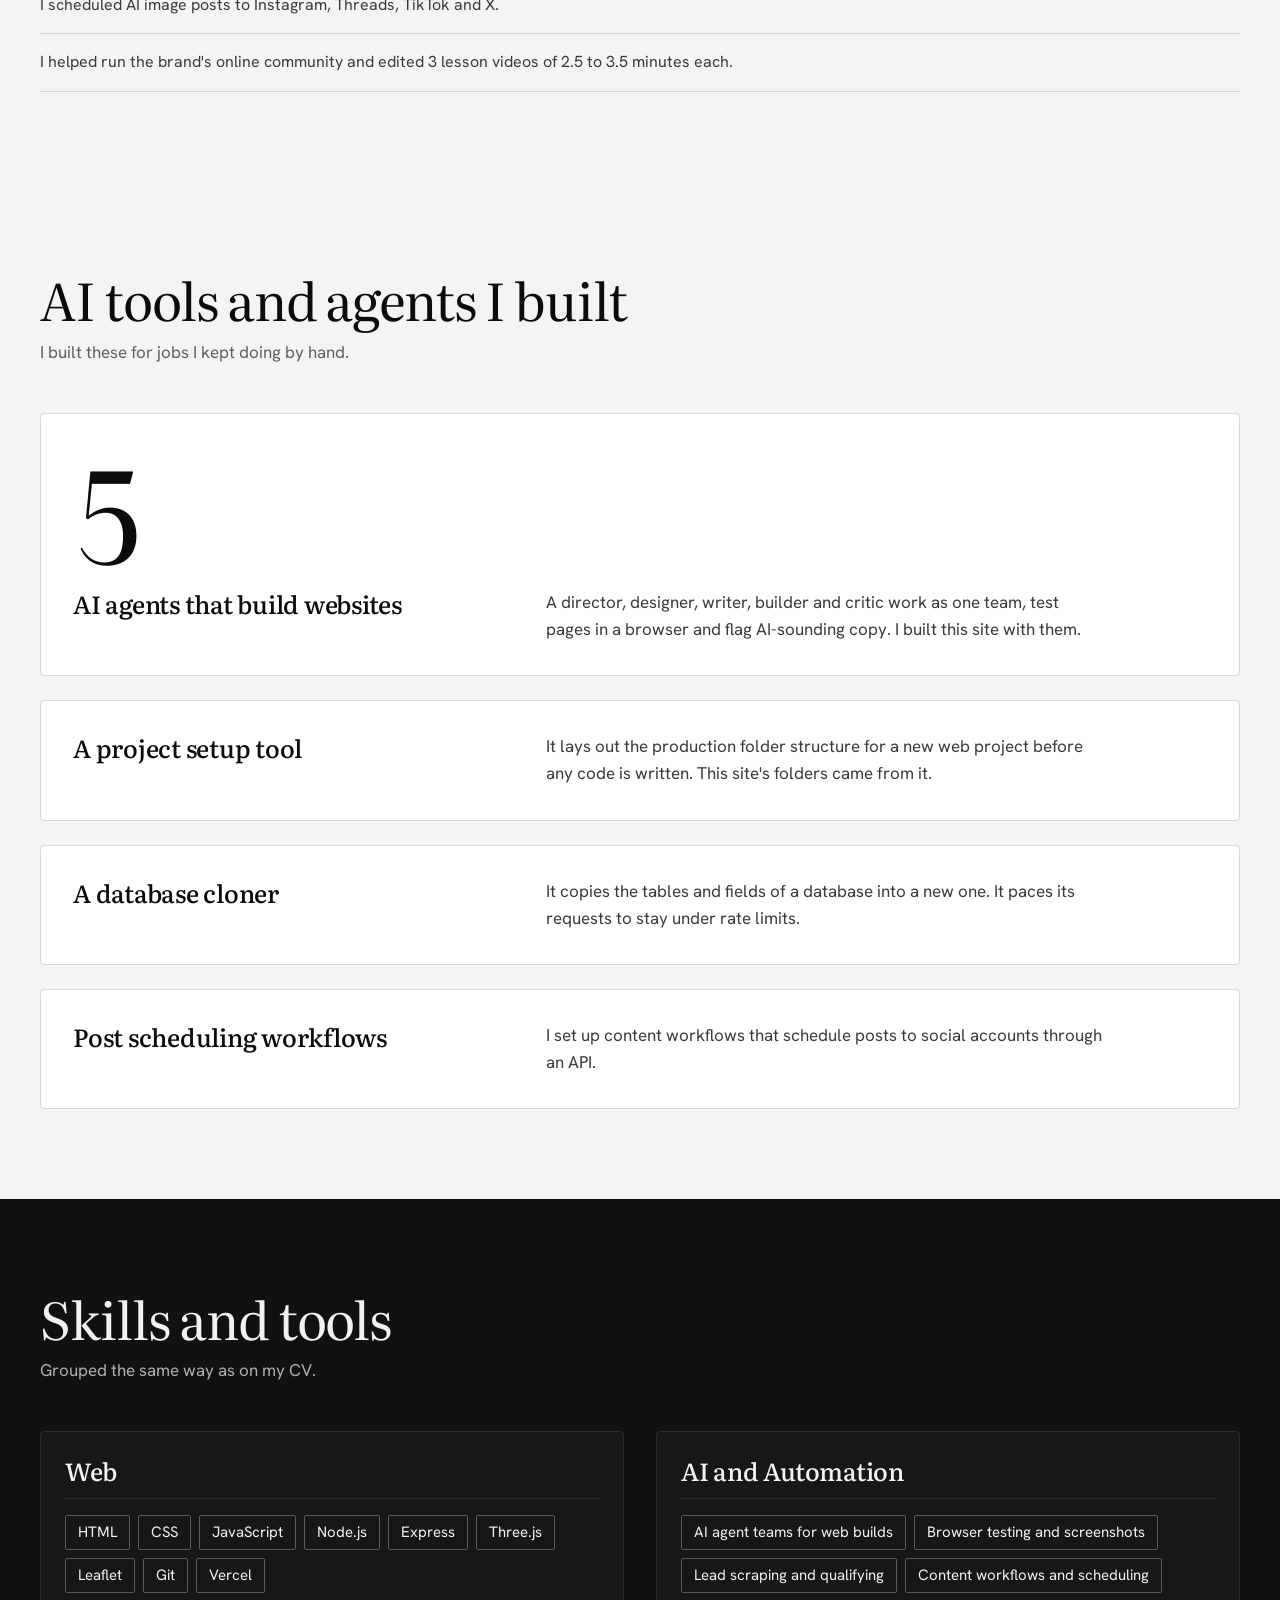
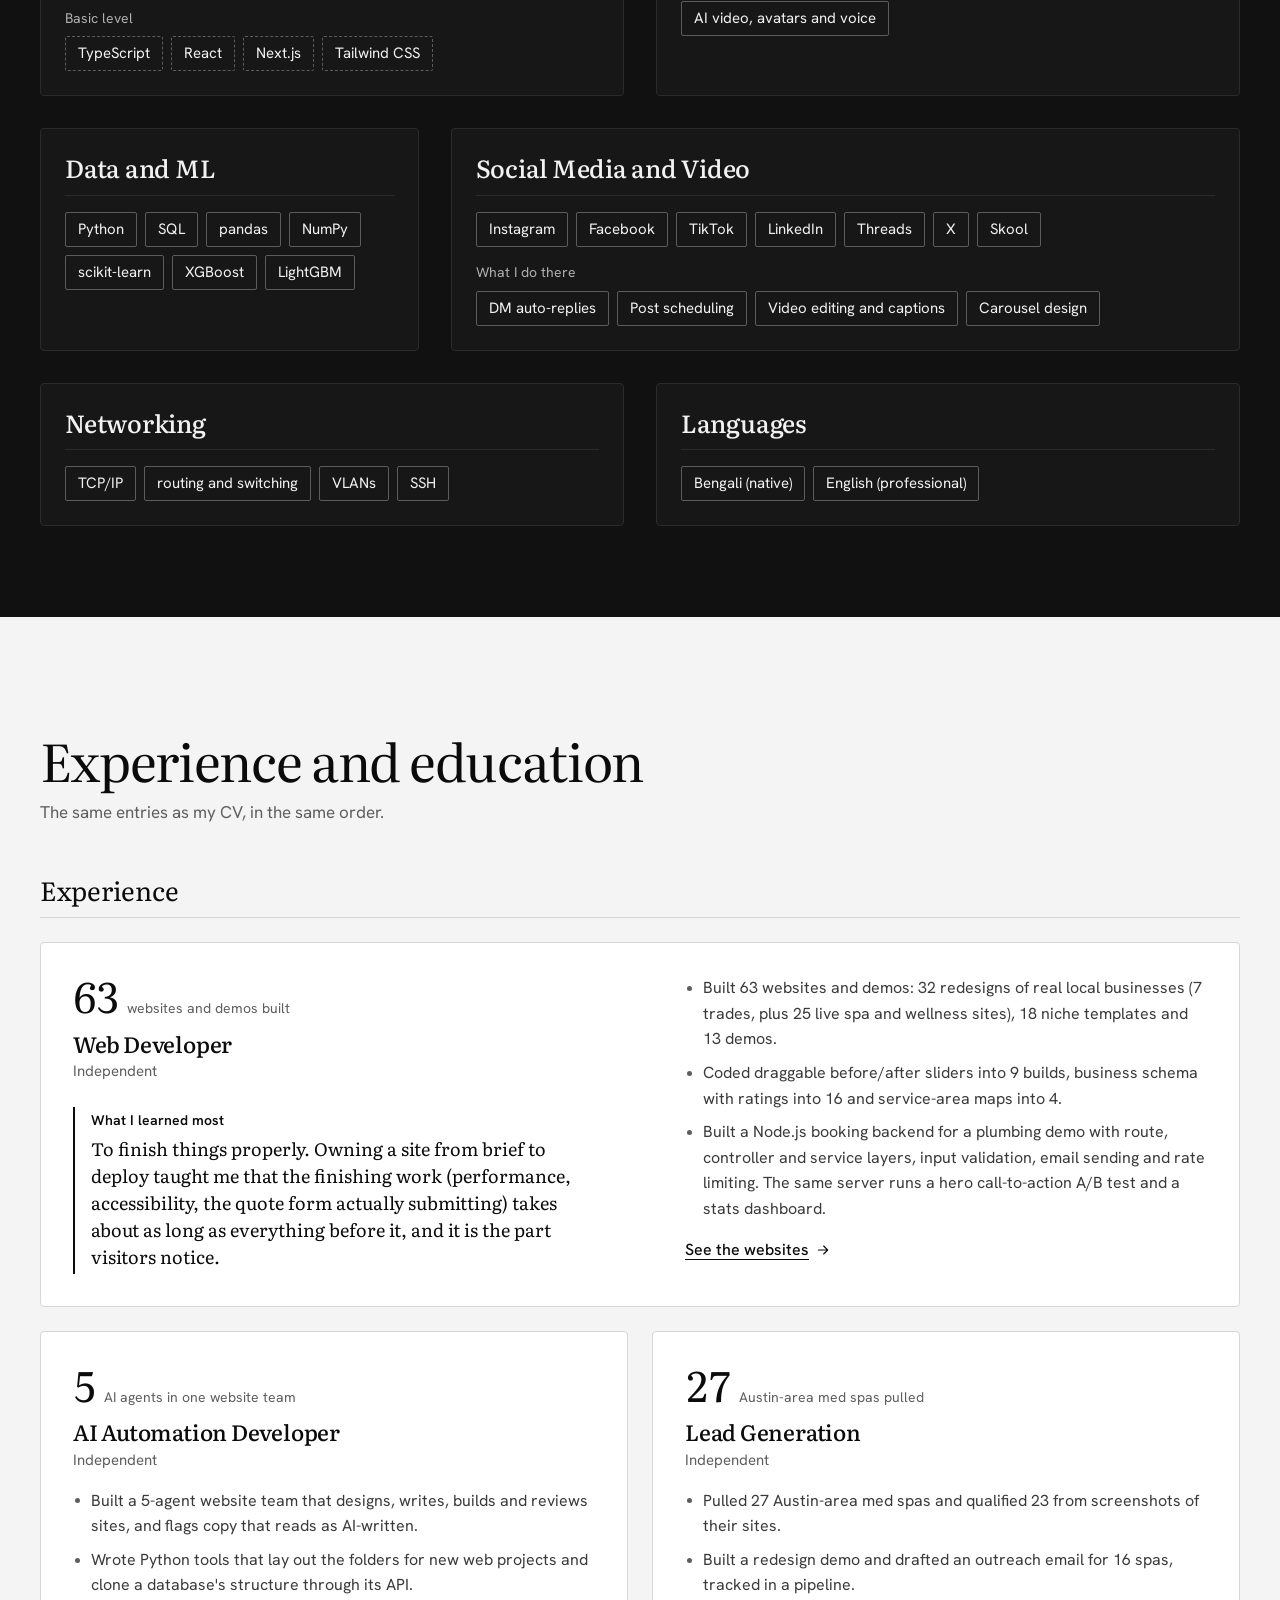
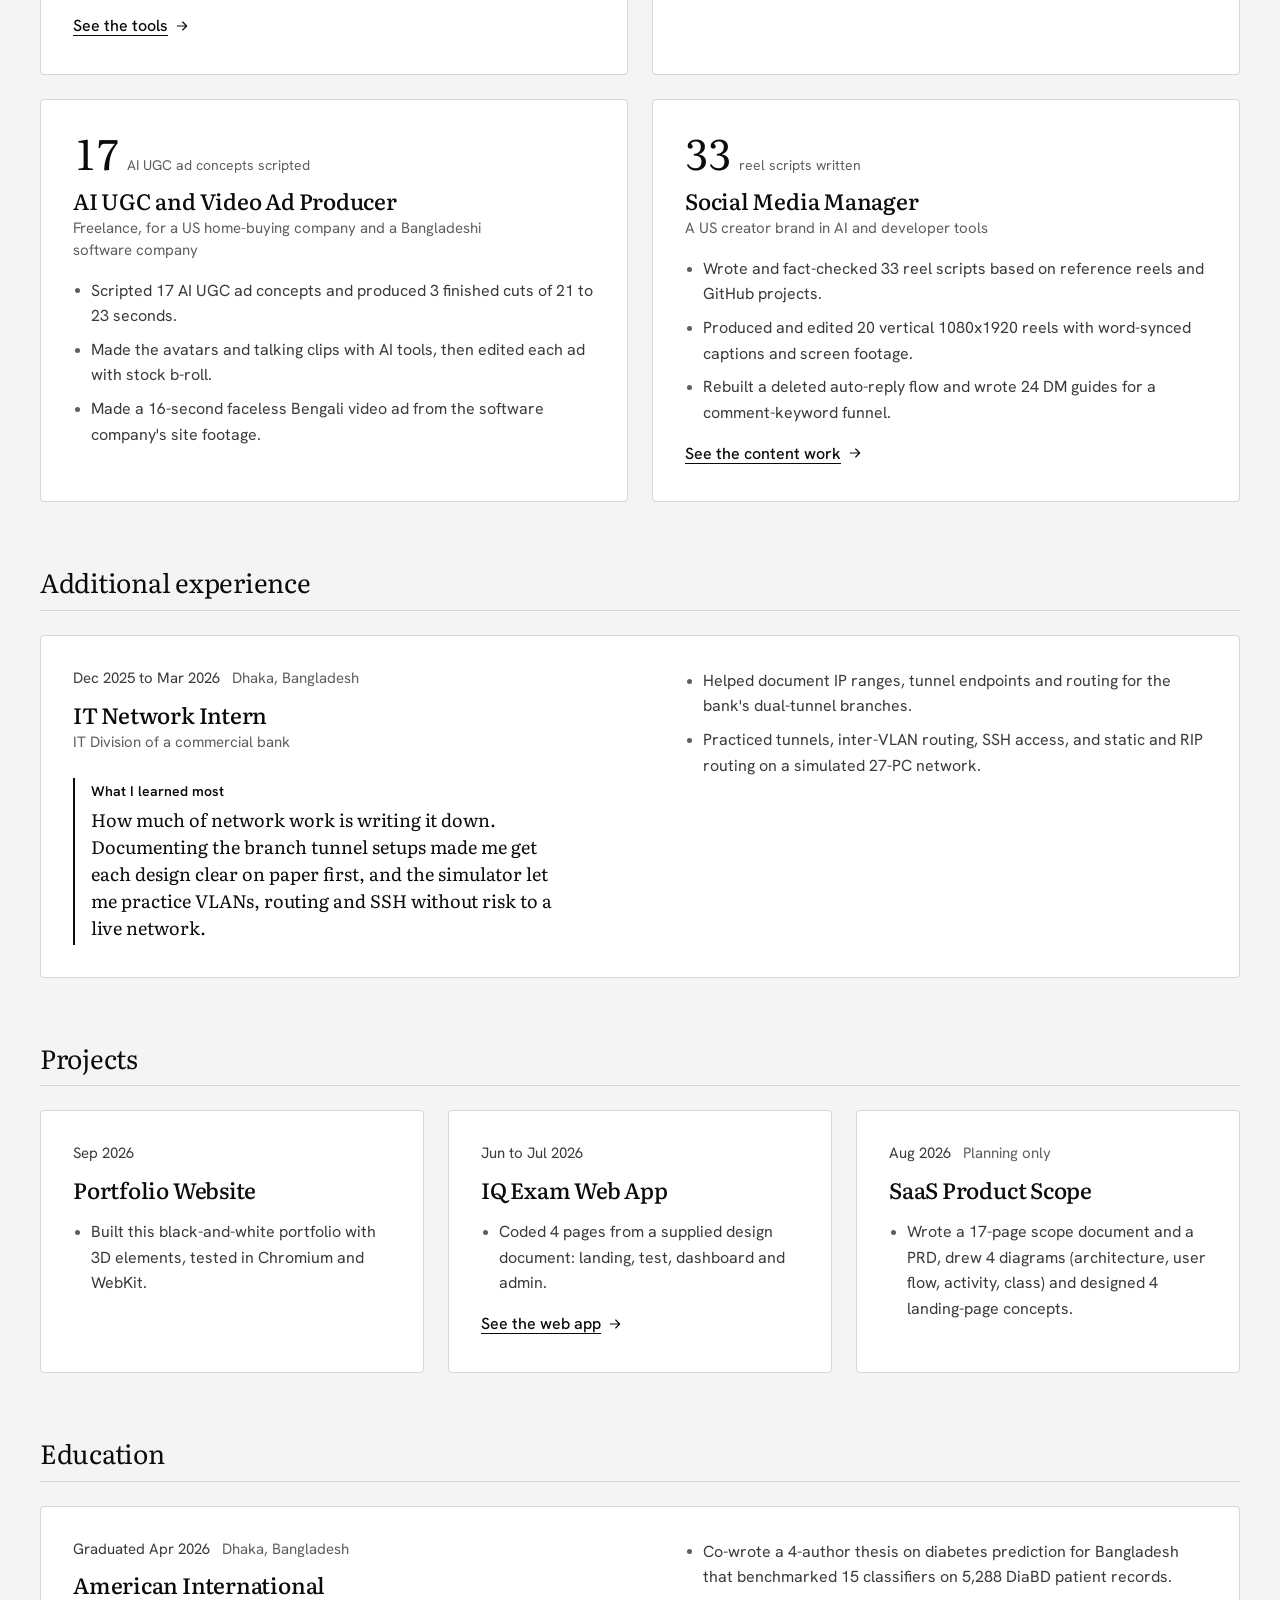
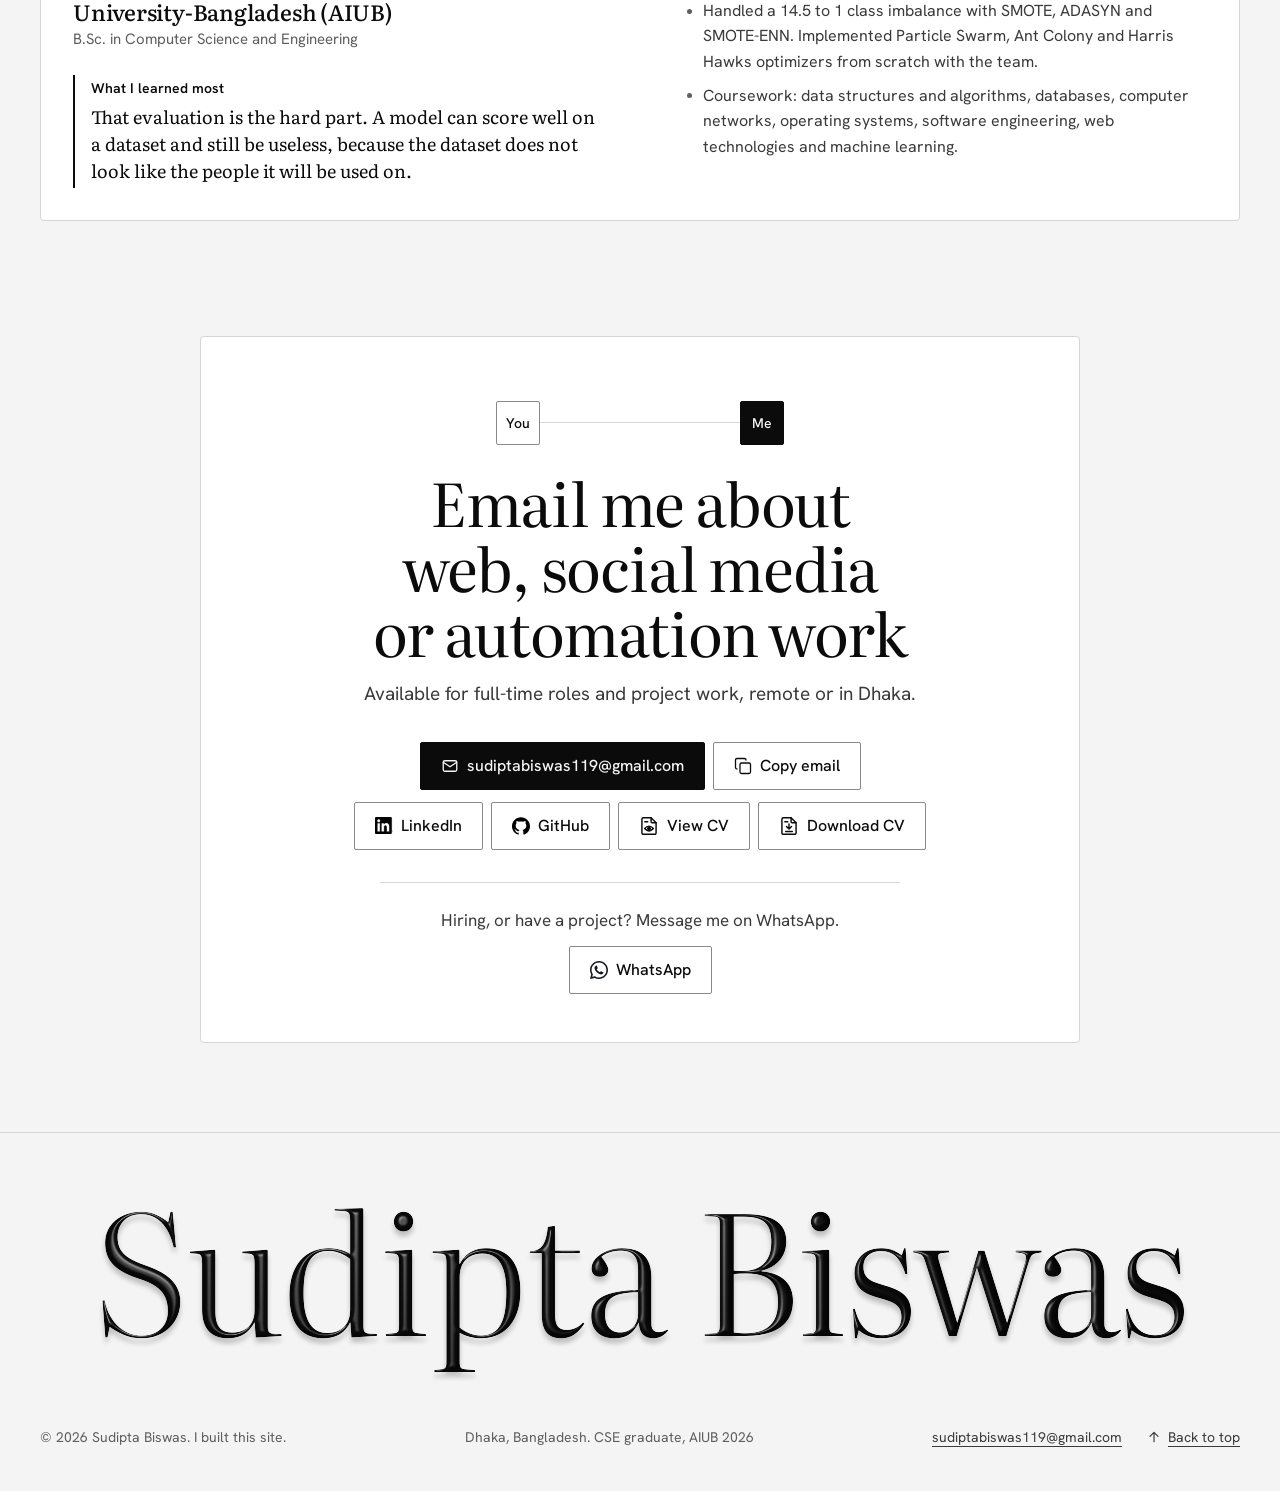
==== commit 6d060837: "Count-up animation on every stat number Numbers count from 0 once when they come into view (hero sta" ====
--- a/index.html
+++ b/index.html
@@ -40,79 +40,81 @@
 <script type="importmap">{"imports":{
   "three":"./assets/vendor/three/build/three.module.min.js",
   "three/addons/":"./assets/vendor/three/examples/jsm/",
-  "./js/config.js":"./js/config.js?v=16",
-  "./js/lib/dom.js":"./js/lib/dom.js?v=16",
-  "./js/lib/three-kit.js":"./js/lib/three-kit.js?v=16",
-  "./js/modules/badge/badge.js":"./js/modules/badge/badge.js?v=16",
-  "./js/modules/badge/index.js":"./js/modules/badge/index.js?v=16",
-  "./js/modules/badge/pointer.js":"./js/modules/badge/pointer.js?v=16",
-  "./js/modules/badge/rig.js":"./js/modules/badge/rig.js?v=16",
-  "./js/modules/badge/spring.js":"./js/modules/badge/spring.js?v=16",
-  "./js/modules/copy-email.js":"./js/modules/copy-email.js?v=16",
-  "./js/modules/footer-light.js":"./js/modules/footer-light.js?v=16",
-  "./js/modules/globe.js":"./js/modules/globe.js?v=16",
-  "./js/modules/lightbox.js":"./js/modules/lightbox.js?v=16",
-  "./js/modules/live-tags.js":"./js/modules/live-tags.js?v=16",
-  "./js/modules/menu.js":"./js/modules/menu.js?v=16",
-  "./js/modules/nav-state.js":"./js/modules/nav-state.js?v=16",
-  "./js/modules/reveal.js":"./js/modules/reveal.js?v=16",
-  "./js/modules/service-links.js":"./js/modules/service-links.js?v=16",
-  "./js/modules/slideshow.js":"./js/modules/slideshow.js?v=16",
-  "./js/modules/stat-3d.js":"./js/modules/stat-3d.js?v=16",
-  "./js/modules/theme.js":"./js/modules/theme.js?v=16",
-  "./js/modules/toast.js":"./js/modules/toast.js?v=16",
-  "./js/modules/work.js":"./js/modules/work.js?v=16"
+  "./js/config.js":"./js/config.js?v=17",
+  "./js/lib/dom.js":"./js/lib/dom.js?v=17",
+  "./js/lib/three-kit.js":"./js/lib/three-kit.js?v=17",
+  "./js/modules/badge/badge.js":"./js/modules/badge/badge.js?v=17",
+  "./js/modules/badge/index.js":"./js/modules/badge/index.js?v=17",
+  "./js/modules/badge/pointer.js":"./js/modules/badge/pointer.js?v=17",
+  "./js/modules/badge/rig.js":"./js/modules/badge/rig.js?v=17",
+  "./js/modules/badge/spring.js":"./js/modules/badge/spring.js?v=17",
+  "./js/modules/copy-email.js":"./js/modules/copy-email.js?v=17",
+  "./js/modules/footer-light.js":"./js/modules/footer-light.js?v=17",
+  "./js/modules/globe.js":"./js/modules/globe.js?v=17",
+  "./js/modules/count-up.js":"./js/modules/count-up.js?v=17",
+  "./js/modules/lightbox.js":"./js/modules/lightbox.js?v=17",
+  "./js/modules/live-tags.js":"./js/modules/live-tags.js?v=17",
+  "./js/modules/menu.js":"./js/modules/menu.js?v=17",
+  "./js/modules/nav-state.js":"./js/modules/nav-state.js?v=17",
+  "./js/modules/reveal.js":"./js/modules/reveal.js?v=17",
+  "./js/modules/service-links.js":"./js/modules/service-links.js?v=17",
+  "./js/modules/slideshow.js":"./js/modules/slideshow.js?v=17",
+  "./js/modules/stat-3d.js":"./js/modules/stat-3d.js?v=17",
+  "./js/modules/theme.js":"./js/modules/theme.js?v=17",
+  "./js/modules/toast.js":"./js/modules/toast.js?v=17",
+  "./js/modules/work.js":"./js/modules/work.js?v=17"
 }}</script>
 <link rel="preconnect" href="https://fonts.googleapis.com" />
 <link rel="preconnect" href="https://fonts.gstatic.com" crossorigin />
 <link href="https://fonts.googleapis.com/css2?family=Literata:opsz,wght@7..72,300..600&amp;family=Hanken+Grotesk:wght@400..700&amp;display=swap" rel="stylesheet" />
 
 <!-- styles: tokens, base, layout, one file per section, motion last (order matters) -->
-<link rel="stylesheet" href="css/tokens.css?v=16" />
-<link rel="stylesheet" href="css/base.css?v=16" />
-<link rel="stylesheet" href="css/layout.css?v=16" />
-<link rel="stylesheet" href="css/components/a11y.css?v=16" />
-<link rel="stylesheet" href="css/components/controls.css?v=16" />
-<link rel="stylesheet" href="css/components/header.css?v=16" />
-<link rel="stylesheet" href="css/components/hero.css?v=16" />
-<link rel="stylesheet" href="css/components/badge.css?v=16" />
-<link rel="stylesheet" href="css/components/about.css?v=16" />
-<link rel="stylesheet" href="css/components/services.css?v=16" />
-<link rel="stylesheet" href="css/components/work.css?v=16" />
-<link rel="stylesheet" href="css/components/content.css?v=16" />
-<link rel="stylesheet" href="css/components/automation.css?v=16" />
-<link rel="stylesheet" href="css/components/skills.css?v=16" />
-<link rel="stylesheet" href="css/components/experience.css?v=16" />
-<link rel="stylesheet" href="css/components/contact.css?v=16" />
-<link rel="stylesheet" href="css/components/footer.css?v=16" />
-<link rel="stylesheet" href="css/components/lightbox.css?v=16" />
-<link rel="stylesheet" href="css/components/toast.css?v=16" />
-<link rel="stylesheet" href="css/components/slideshow.css?v=16" />
-<link rel="stylesheet" href="css/motion.css?v=16" />
+<link rel="stylesheet" href="css/tokens.css?v=17" />
+<link rel="stylesheet" href="css/base.css?v=17" />
+<link rel="stylesheet" href="css/layout.css?v=17" />
+<link rel="stylesheet" href="css/components/a11y.css?v=17" />
+<link rel="stylesheet" href="css/components/controls.css?v=17" />
+<link rel="stylesheet" href="css/components/header.css?v=17" />
+<link rel="stylesheet" href="css/components/hero.css?v=17" />
+<link rel="stylesheet" href="css/components/badge.css?v=17" />
+<link rel="stylesheet" href="css/components/about.css?v=17" />
+<link rel="stylesheet" href="css/components/services.css?v=17" />
+<link rel="stylesheet" href="css/components/work.css?v=17" />
+<link rel="stylesheet" href="css/components/content.css?v=17" />
+<link rel="stylesheet" href="css/components/automation.css?v=17" />
+<link rel="stylesheet" href="css/components/skills.css?v=17" />
+<link rel="stylesheet" href="css/components/experience.css?v=17" />
+<link rel="stylesheet" href="css/components/contact.css?v=17" />
+<link rel="stylesheet" href="css/components/footer.css?v=17" />
+<link rel="stylesheet" href="css/components/lightbox.css?v=17" />
+<link rel="stylesheet" href="css/components/toast.css?v=17" />
+<link rel="stylesheet" href="css/components/slideshow.css?v=17" />
+<link rel="stylesheet" href="css/motion.css?v=17" />
 <!-- scripts: fetched in parallel, run by js/main.js -->
-<link rel="modulepreload" href="js/main.js?v=16" />
-<link rel="modulepreload" href="js/config.js?v=16" />
-<link rel="modulepreload" href="js/lib/dom.js?v=16" />
-<link rel="modulepreload" href="js/lib/three-kit.js?v=16" />
-<link rel="modulepreload" href="js/modules/badge/index.js?v=16" />
-<link rel="modulepreload" href="js/modules/badge/badge.js?v=16" />
-<link rel="modulepreload" href="js/modules/badge/pointer.js?v=16" />
-<link rel="modulepreload" href="js/modules/badge/rig.js?v=16" />
-<link rel="modulepreload" href="js/modules/badge/spring.js?v=16" />
-<link rel="modulepreload" href="js/modules/copy-email.js?v=16" />
-<link rel="modulepreload" href="js/modules/footer-light.js?v=16" />
-<link rel="modulepreload" href="js/modules/globe.js?v=16" />
-<link rel="modulepreload" href="js/modules/lightbox.js?v=16" />
-<link rel="modulepreload" href="js/modules/live-tags.js?v=16" />
-<link rel="modulepreload" href="js/modules/menu.js?v=16" />
-<link rel="modulepreload" href="js/modules/nav-state.js?v=16" />
-<link rel="modulepreload" href="js/modules/reveal.js?v=16" />
-<link rel="modulepreload" href="js/modules/service-links.js?v=16" />
-<link rel="modulepreload" href="js/modules/slideshow.js?v=16" />
-<link rel="modulepreload" href="js/modules/stat-3d.js?v=16" />
-<link rel="modulepreload" href="js/modules/theme.js?v=16" />
-<link rel="modulepreload" href="js/modules/toast.js?v=16" />
-<link rel="modulepreload" href="js/modules/work.js?v=16" />
+<link rel="modulepreload" href="js/main.js?v=17" />
+<link rel="modulepreload" href="js/config.js?v=17" />
+<link rel="modulepreload" href="js/lib/dom.js?v=17" />
+<link rel="modulepreload" href="js/lib/three-kit.js?v=17" />
+<link rel="modulepreload" href="js/modules/badge/index.js?v=17" />
+<link rel="modulepreload" href="js/modules/badge/badge.js?v=17" />
+<link rel="modulepreload" href="js/modules/badge/pointer.js?v=17" />
+<link rel="modulepreload" href="js/modules/badge/rig.js?v=17" />
+<link rel="modulepreload" href="js/modules/badge/spring.js?v=17" />
+<link rel="modulepreload" href="js/modules/copy-email.js?v=17" />
+<link rel="modulepreload" href="js/modules/footer-light.js?v=17" />
+<link rel="modulepreload" href="js/modules/globe.js?v=17" />
+<link rel="modulepreload" href="js/modules/count-up.js?v=17" />
+<link rel="modulepreload" href="js/modules/lightbox.js?v=17" />
+<link rel="modulepreload" href="js/modules/live-tags.js?v=17" />
+<link rel="modulepreload" href="js/modules/menu.js?v=17" />
+<link rel="modulepreload" href="js/modules/nav-state.js?v=17" />
+<link rel="modulepreload" href="js/modules/reveal.js?v=17" />
+<link rel="modulepreload" href="js/modules/service-links.js?v=17" />
+<link rel="modulepreload" href="js/modules/slideshow.js?v=17" />
+<link rel="modulepreload" href="js/modules/stat-3d.js?v=17" />
+<link rel="modulepreload" href="js/modules/theme.js?v=17" />
+<link rel="modulepreload" href="js/modules/toast.js?v=17" />
+<link rel="modulepreload" href="js/modules/work.js?v=17" />
 </head>
 <body>
 <a class="skip" href="#main">Skip to main content</a>
@@ -864,6 +866,6 @@
 <!-- ===== toast ===== -->
 <div class="toast" id="toast" role="status" aria-live="polite"></div>
 
-<script type="module" src="js/main.js?v=16"></script>
+<script type="module" src="js/main.js?v=17"></script>
 </body>
 </html>
--- a/css/motion.css
+++ b/css/motion.css
@@ -24,3 +24,6 @@
   .wc:hover .wc-media img{ transform:none; }
   .wc:hover .wc-cap{ translate:none; }
 }
+
+/* Count-up numbers (js/modules/count-up.js): equal-width digits so a number never jiggles while it counts */
+.hst .n, .ct-n, .at-n, .xp-num b{ font-variant-numeric:tabular-nums; }
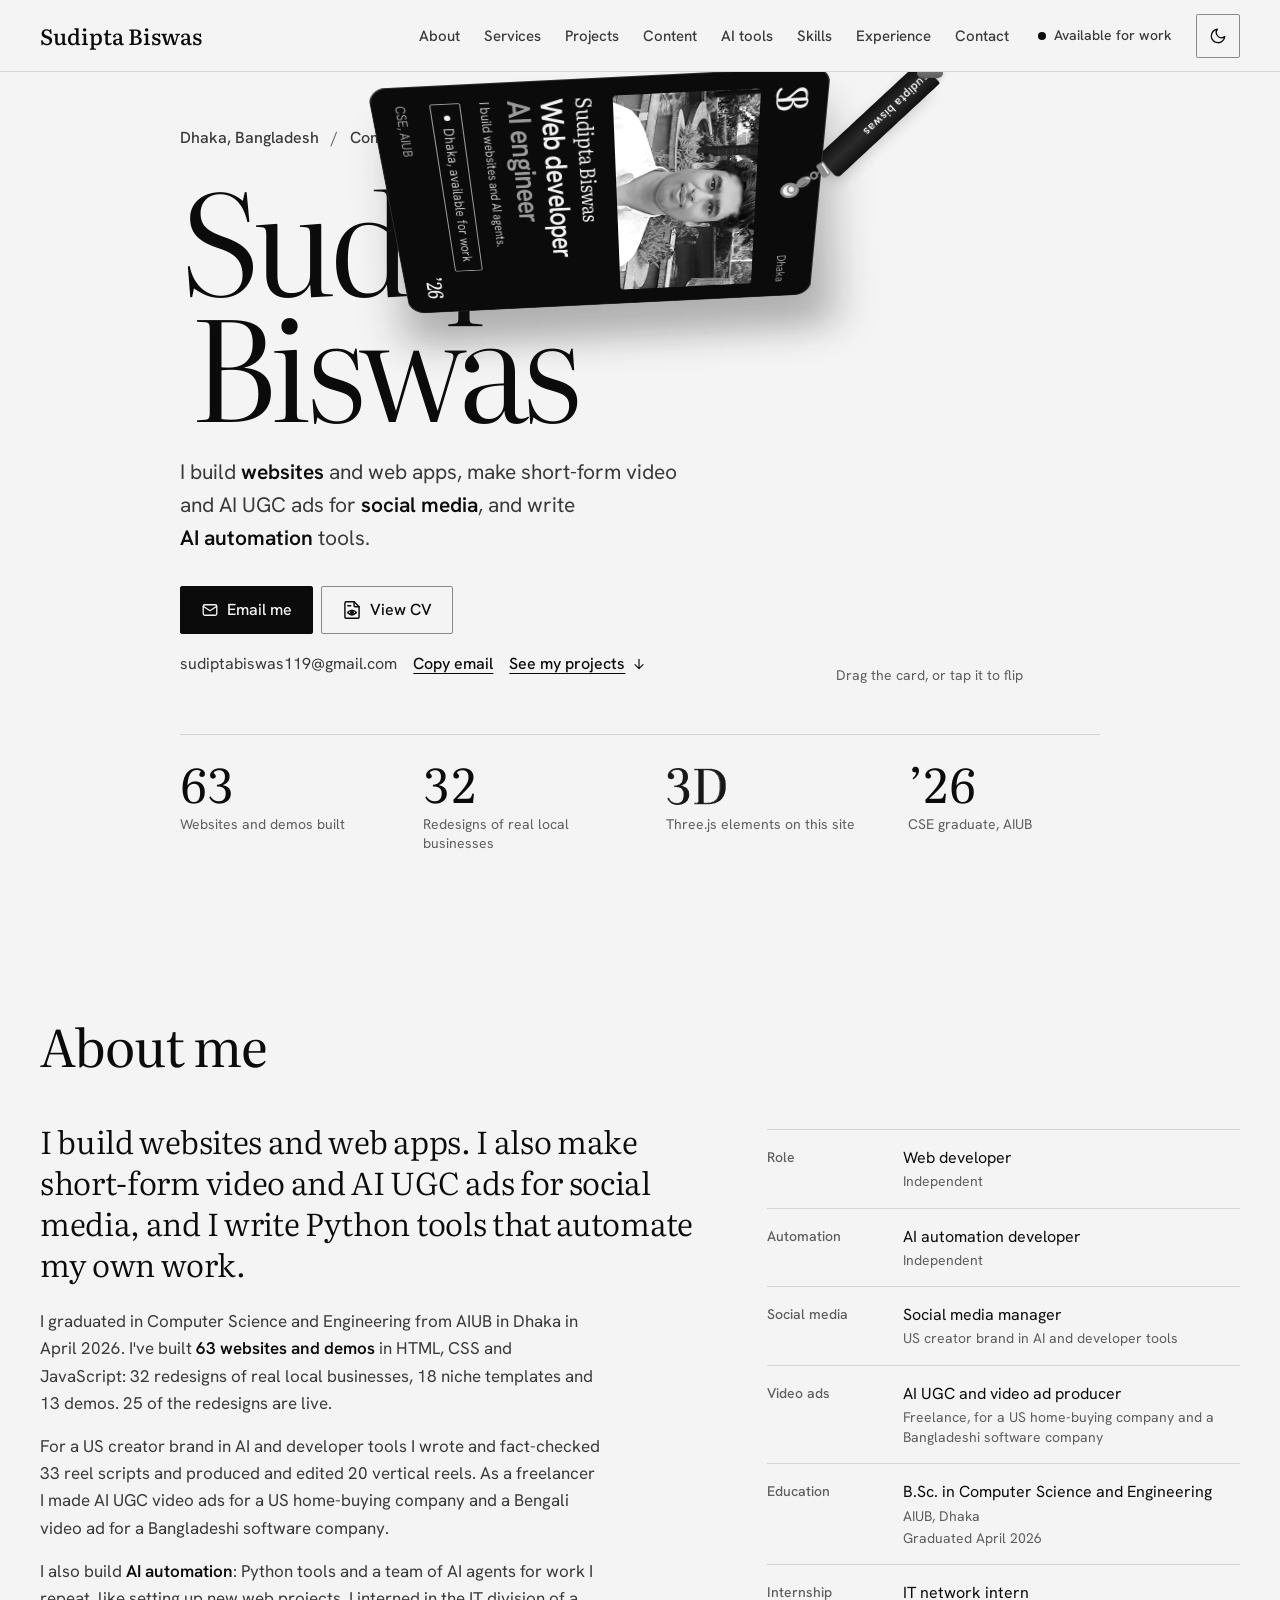
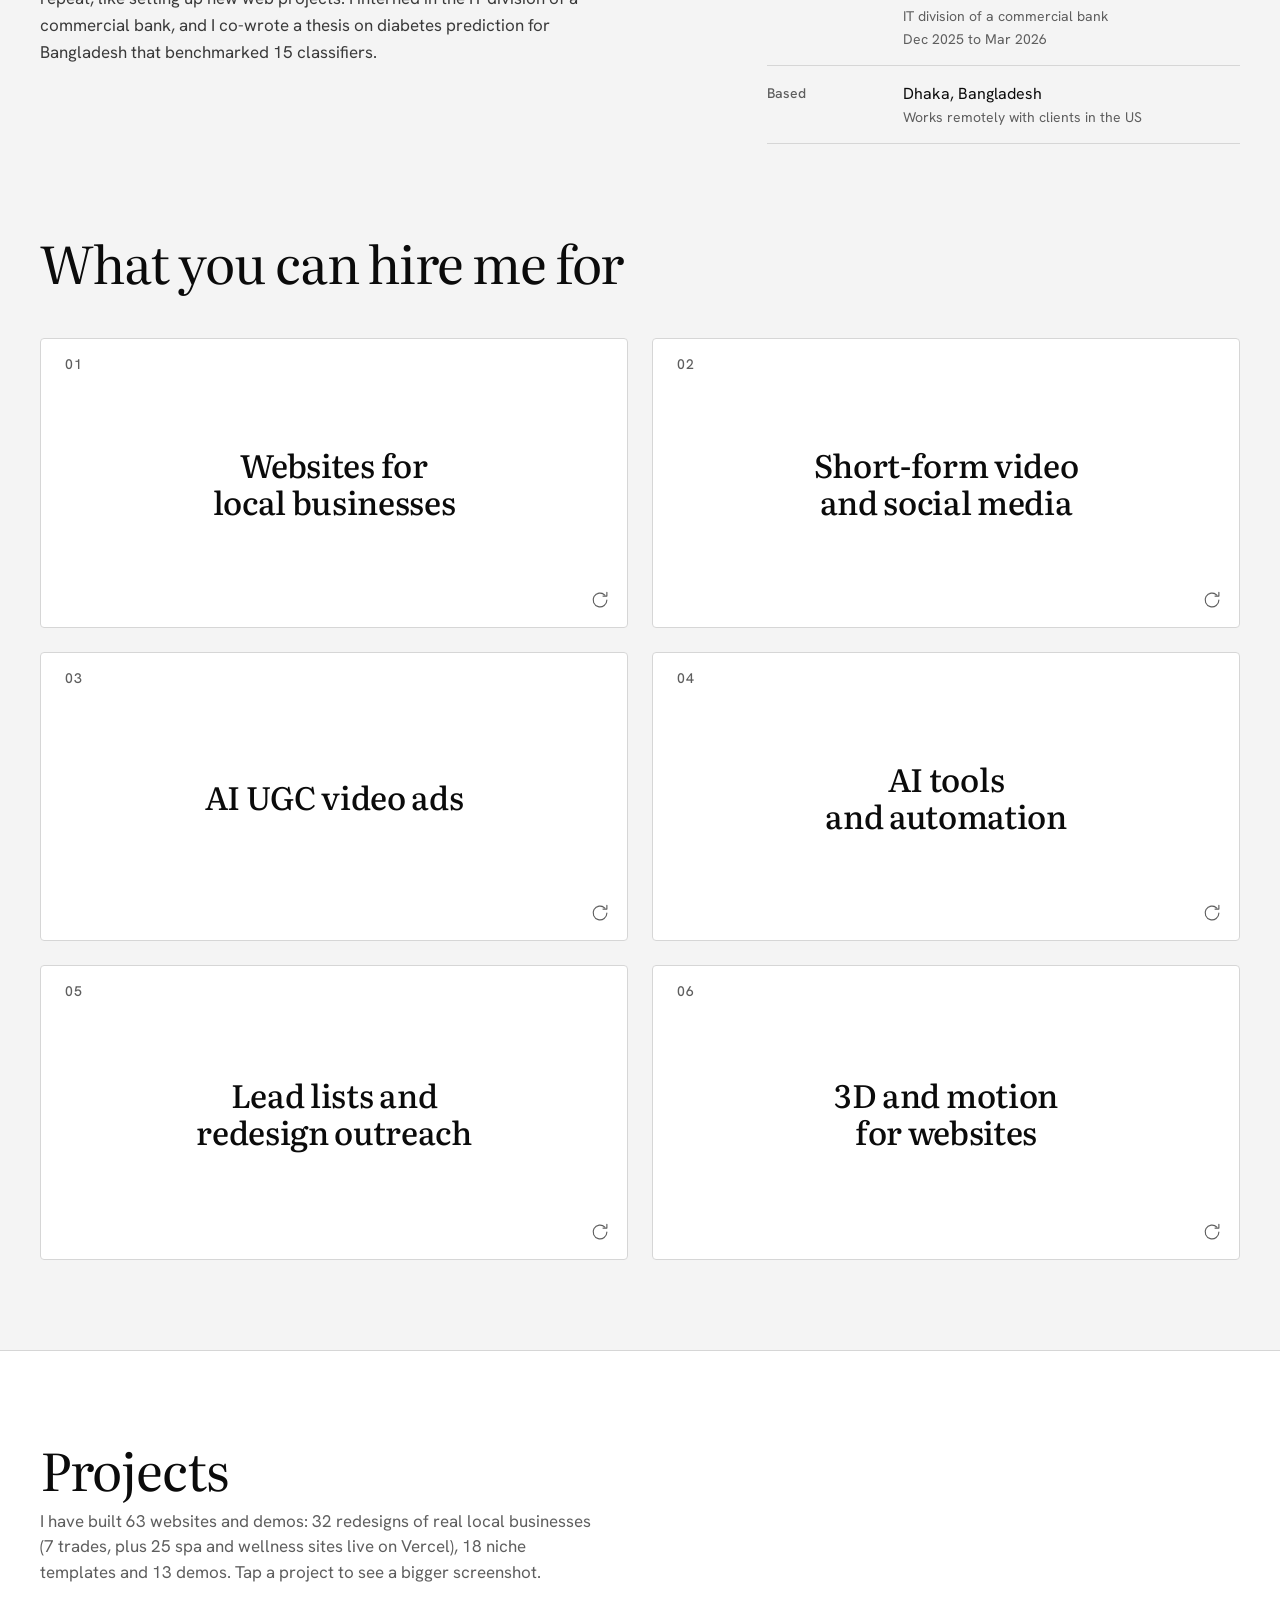
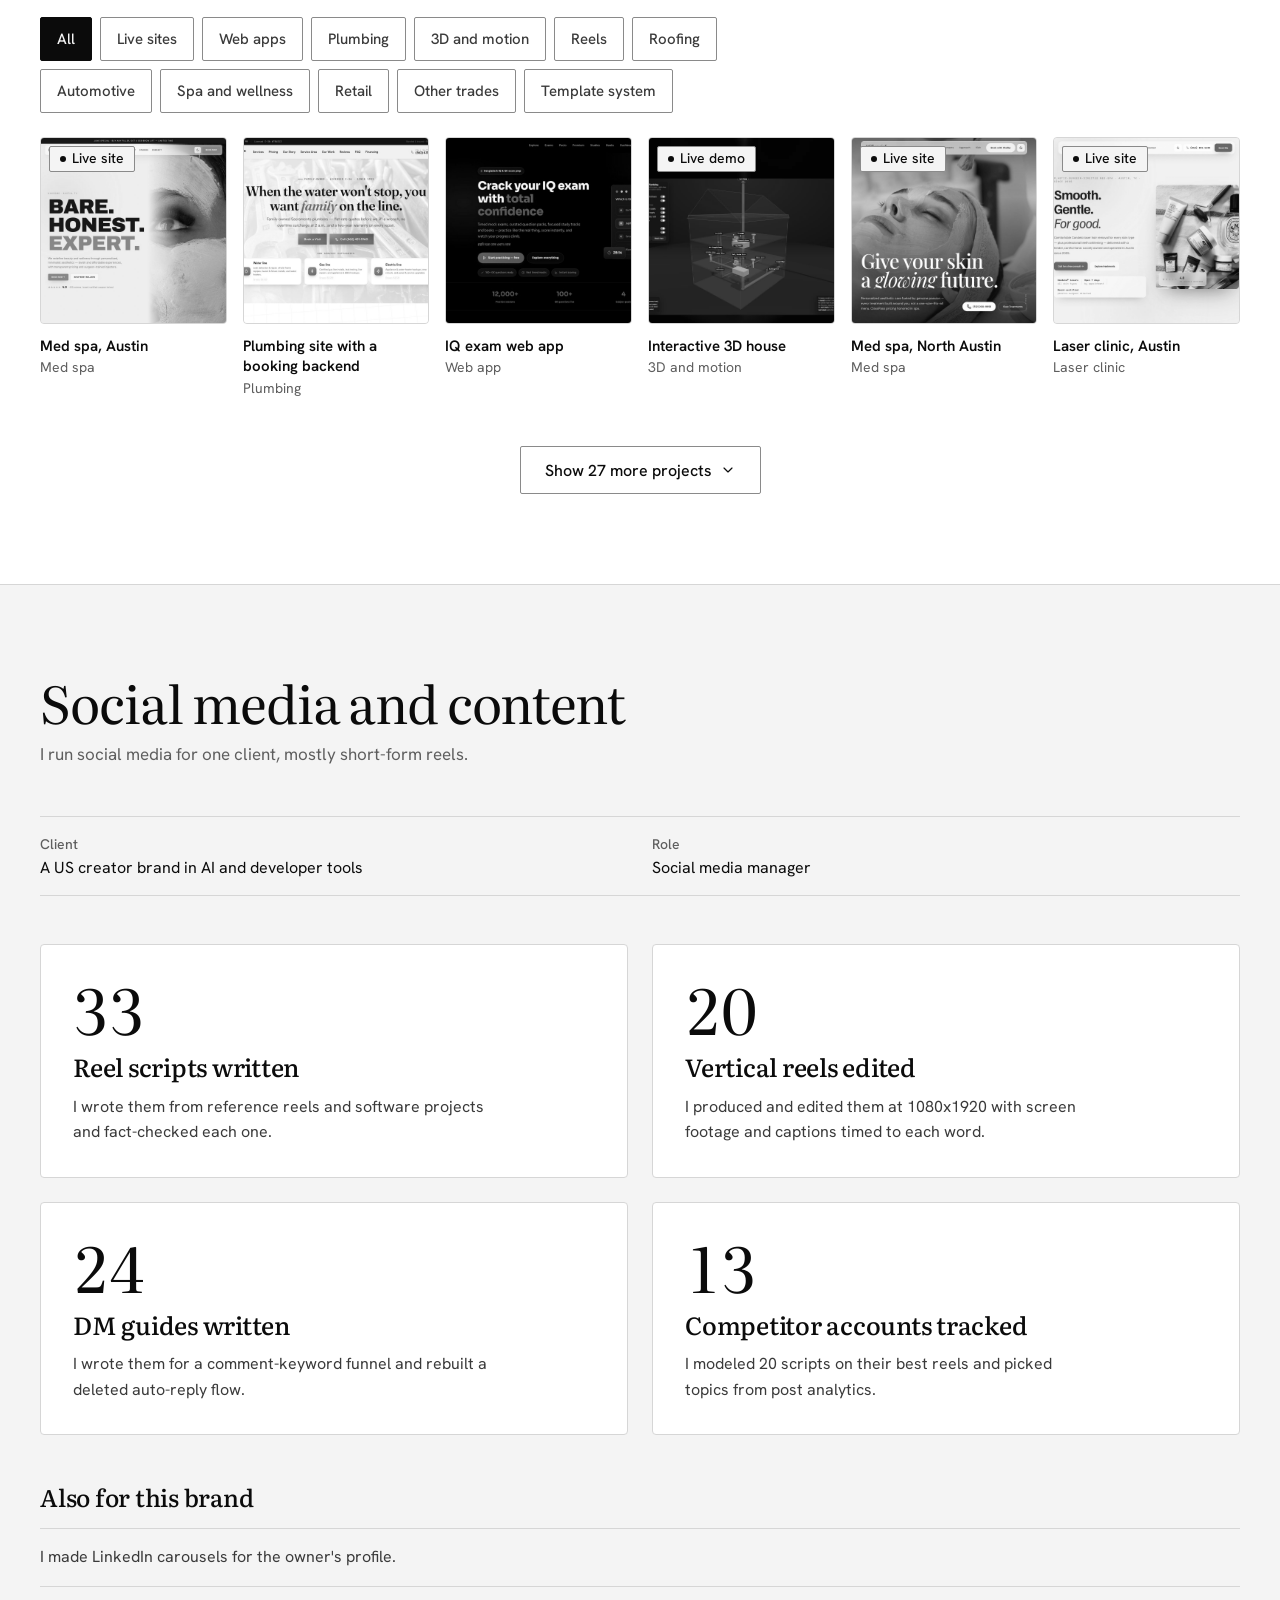
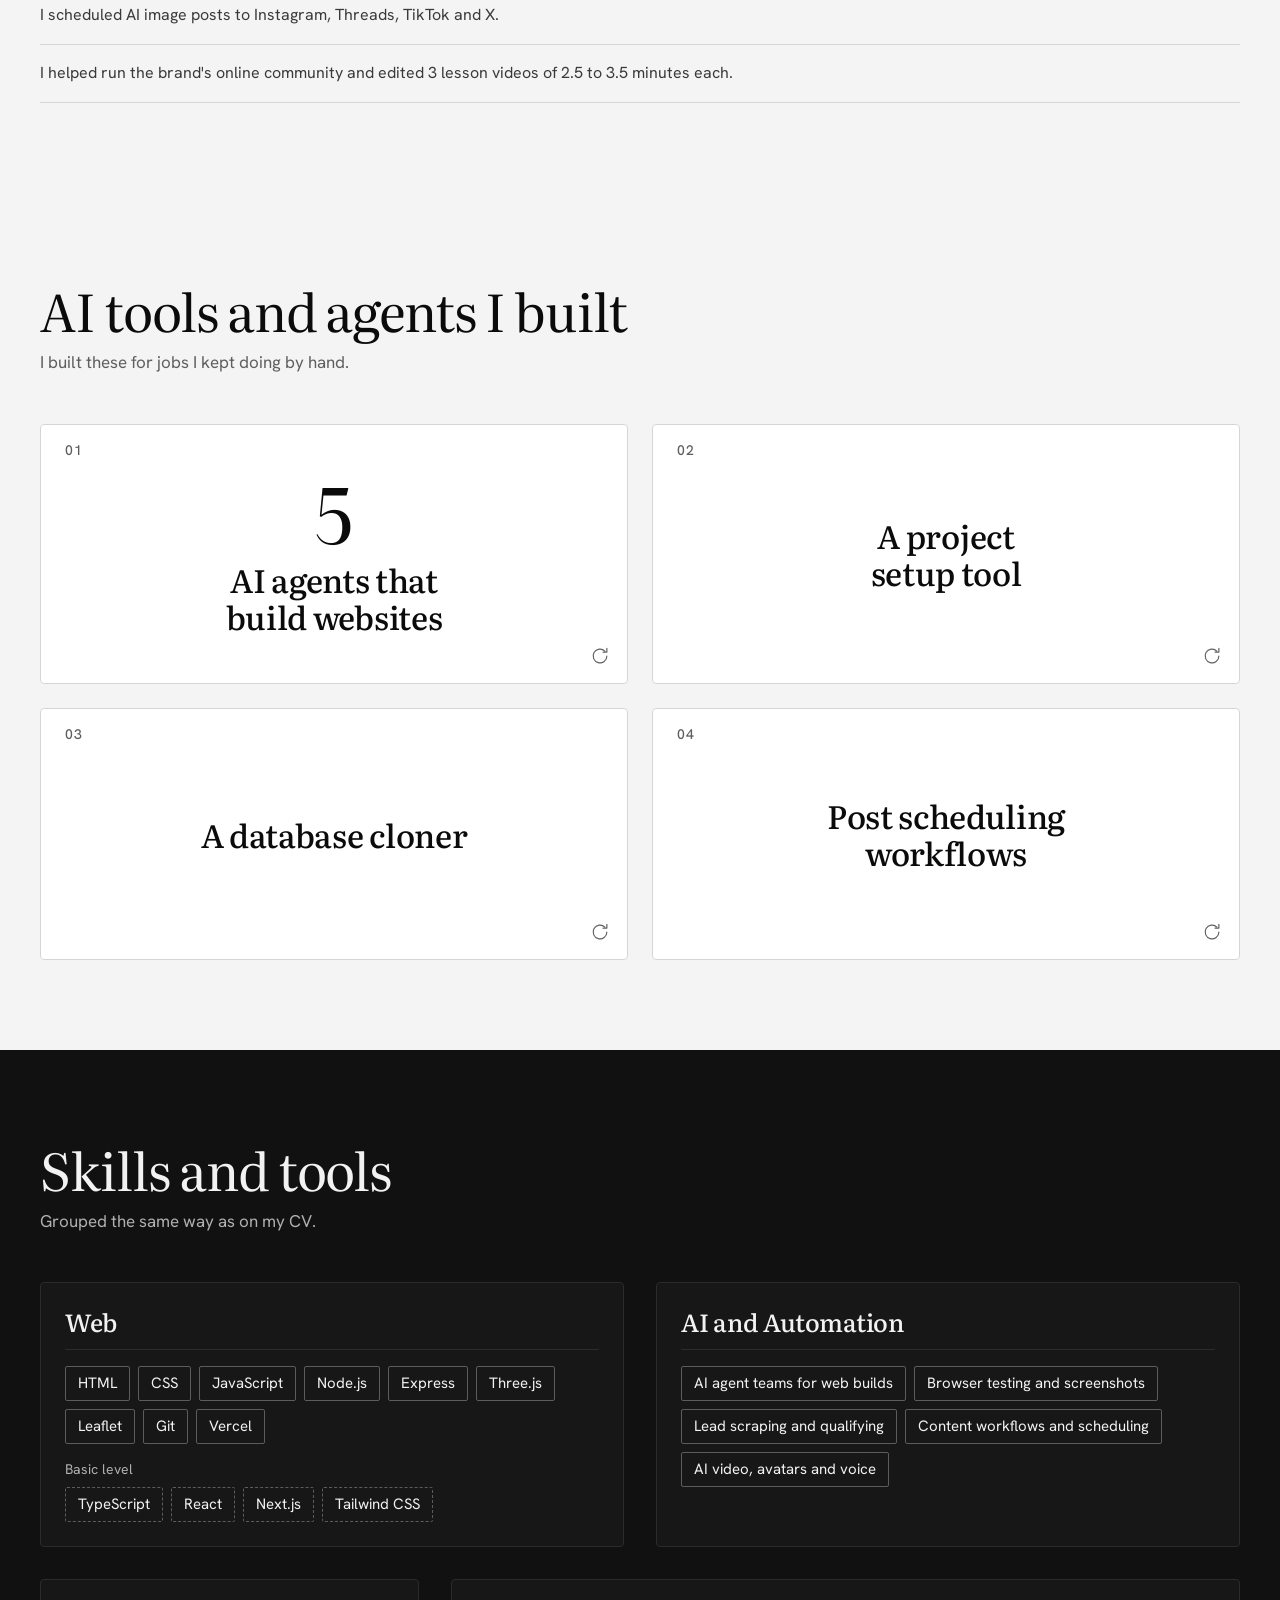
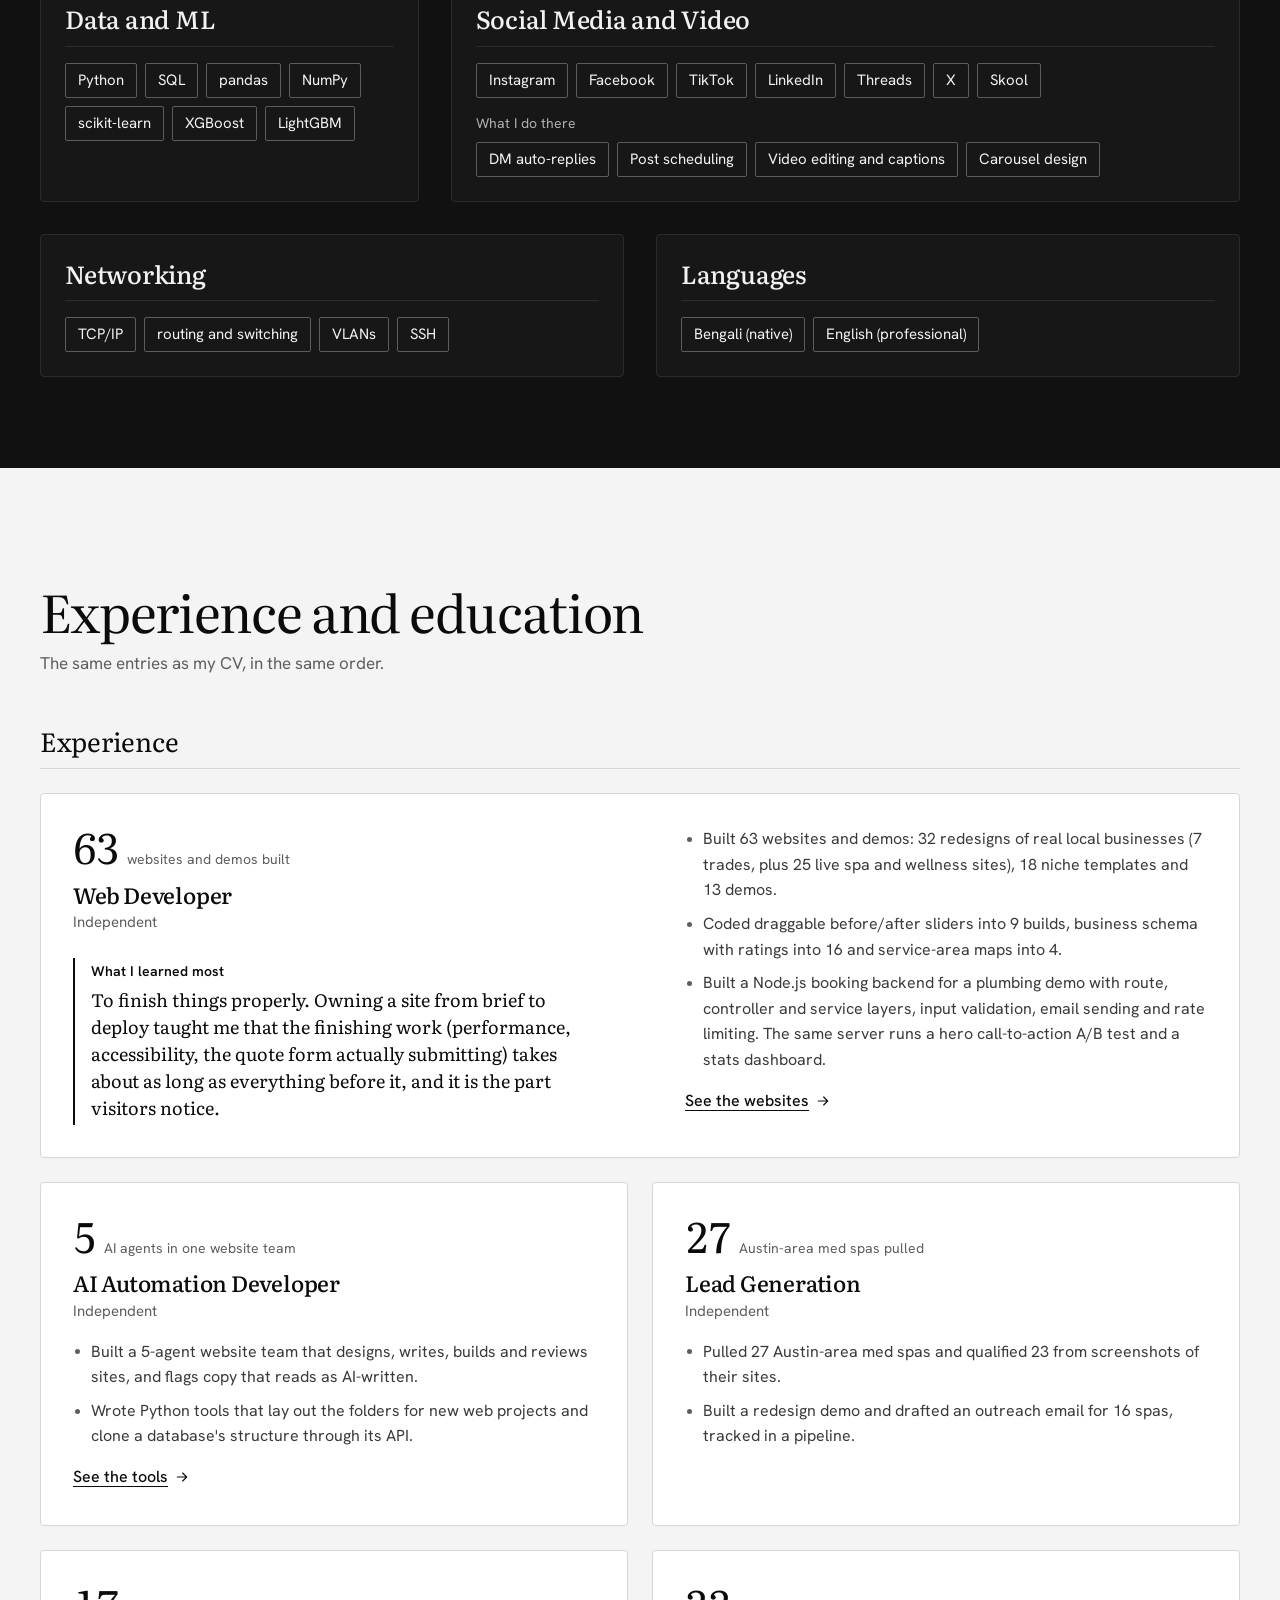
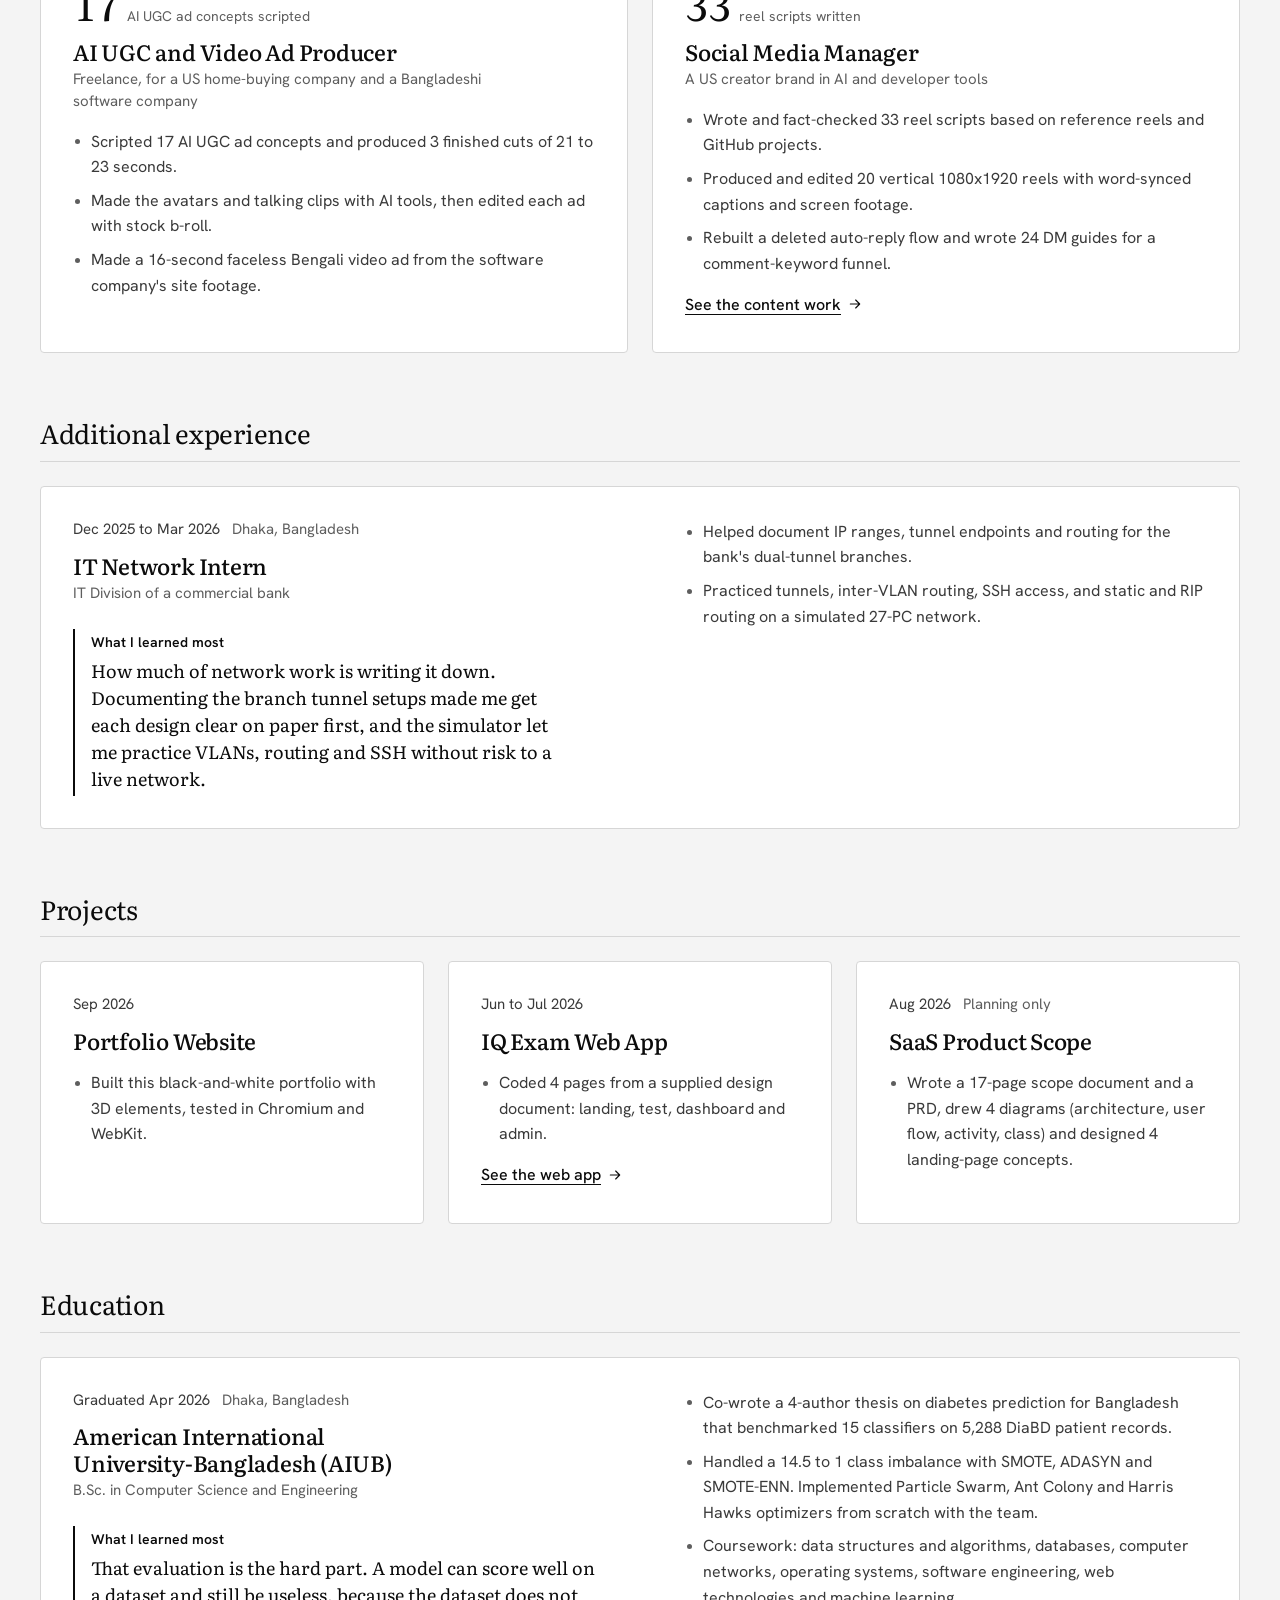
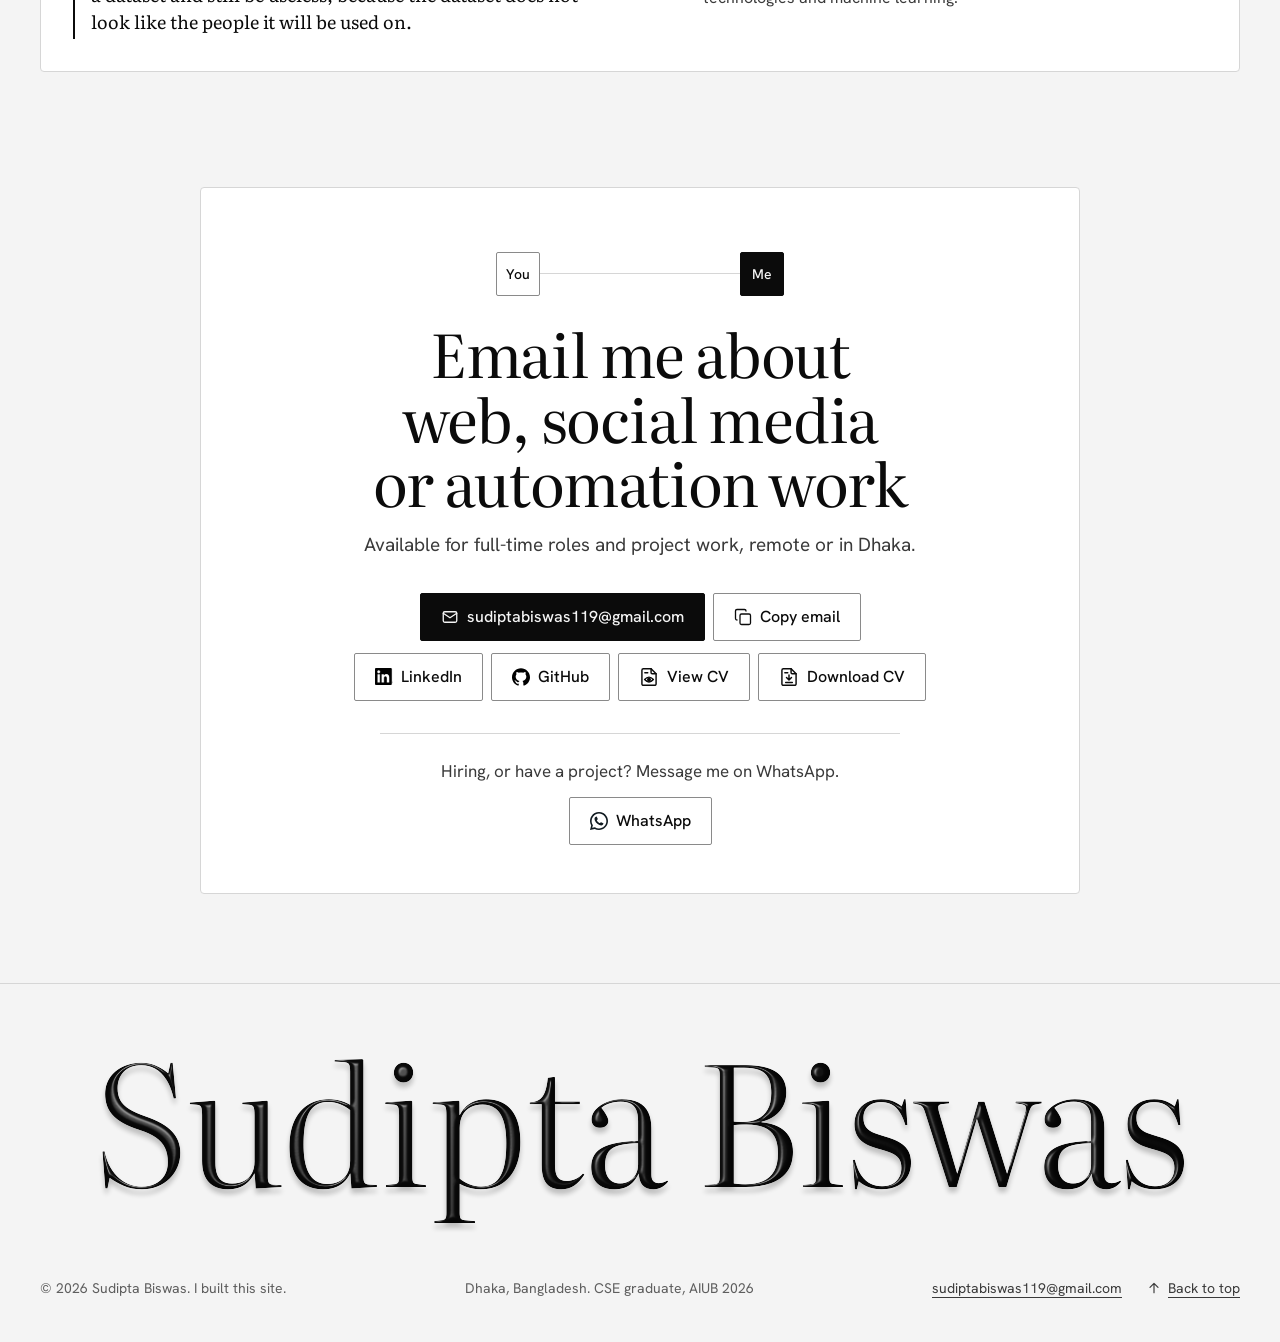
==== commit 142c1ab0: "Flip cards: services and AI tools show the name, hover or tap to see the details Every CSS/JS URL at" ====
--- a/index.html
+++ b/index.html
@@ -40,81 +40,84 @@
 <script type="importmap">{"imports":{
   "three":"./assets/vendor/three/build/three.module.min.js",
   "three/addons/":"./assets/vendor/three/examples/jsm/",
-  "./js/config.js":"./js/config.js?v=17",
-  "./js/lib/dom.js":"./js/lib/dom.js?v=17",
-  "./js/lib/three-kit.js":"./js/lib/three-kit.js?v=17",
-  "./js/modules/badge/badge.js":"./js/modules/badge/badge.js?v=17",
-  "./js/modules/badge/index.js":"./js/modules/badge/index.js?v=17",
-  "./js/modules/badge/pointer.js":"./js/modules/badge/pointer.js?v=17",
-  "./js/modules/badge/rig.js":"./js/modules/badge/rig.js?v=17",
-  "./js/modules/badge/spring.js":"./js/modules/badge/spring.js?v=17",
-  "./js/modules/copy-email.js":"./js/modules/copy-email.js?v=17",
-  "./js/modules/footer-light.js":"./js/modules/footer-light.js?v=17",
-  "./js/modules/globe.js":"./js/modules/globe.js?v=17",
-  "./js/modules/count-up.js":"./js/modules/count-up.js?v=17",
-  "./js/modules/lightbox.js":"./js/modules/lightbox.js?v=17",
-  "./js/modules/live-tags.js":"./js/modules/live-tags.js?v=17",
-  "./js/modules/menu.js":"./js/modules/menu.js?v=17",
-  "./js/modules/nav-state.js":"./js/modules/nav-state.js?v=17",
-  "./js/modules/reveal.js":"./js/modules/reveal.js?v=17",
-  "./js/modules/service-links.js":"./js/modules/service-links.js?v=17",
-  "./js/modules/slideshow.js":"./js/modules/slideshow.js?v=17",
-  "./js/modules/stat-3d.js":"./js/modules/stat-3d.js?v=17",
-  "./js/modules/theme.js":"./js/modules/theme.js?v=17",
-  "./js/modules/toast.js":"./js/modules/toast.js?v=17",
-  "./js/modules/work.js":"./js/modules/work.js?v=17"
+  "./js/config.js":"./js/config.js?v=18",
+  "./js/lib/dom.js":"./js/lib/dom.js?v=18",
+  "./js/lib/three-kit.js":"./js/lib/three-kit.js?v=18",
+  "./js/modules/badge/badge.js":"./js/modules/badge/badge.js?v=18",
+  "./js/modules/badge/index.js":"./js/modules/badge/index.js?v=18",
+  "./js/modules/badge/pointer.js":"./js/modules/badge/pointer.js?v=18",
+  "./js/modules/badge/rig.js":"./js/modules/badge/rig.js?v=18",
+  "./js/modules/badge/spring.js":"./js/modules/badge/spring.js?v=18",
+  "./js/modules/copy-email.js":"./js/modules/copy-email.js?v=18",
+  "./js/modules/flip.js":"./js/modules/flip.js?v=18",
+  "./js/modules/footer-light.js":"./js/modules/footer-light.js?v=18",
+  "./js/modules/globe.js":"./js/modules/globe.js?v=18",
+  "./js/modules/count-up.js":"./js/modules/count-up.js?v=18",
+  "./js/modules/lightbox.js":"./js/modules/lightbox.js?v=18",
+  "./js/modules/live-tags.js":"./js/modules/live-tags.js?v=18",
+  "./js/modules/menu.js":"./js/modules/menu.js?v=18",
+  "./js/modules/nav-state.js":"./js/modules/nav-state.js?v=18",
+  "./js/modules/reveal.js":"./js/modules/reveal.js?v=18",
+  "./js/modules/service-links.js":"./js/modules/service-links.js?v=18",
+  "./js/modules/slideshow.js":"./js/modules/slideshow.js?v=18",
+  "./js/modules/stat-3d.js":"./js/modules/stat-3d.js?v=18",
+  "./js/modules/theme.js":"./js/modules/theme.js?v=18",
+  "./js/modules/toast.js":"./js/modules/toast.js?v=18",
+  "./js/modules/work.js":"./js/modules/work.js?v=18"
 }}</script>
 <link rel="preconnect" href="https://fonts.googleapis.com" />
 <link rel="preconnect" href="https://fonts.gstatic.com" crossorigin />
 <link href="https://fonts.googleapis.com/css2?family=Literata:opsz,wght@7..72,300..600&amp;family=Hanken+Grotesk:wght@400..700&amp;display=swap" rel="stylesheet" />
 
 <!-- styles: tokens, base, layout, one file per section, motion last (order matters) -->
-<link rel="stylesheet" href="css/tokens.css?v=17" />
-<link rel="stylesheet" href="css/base.css?v=17" />
-<link rel="stylesheet" href="css/layout.css?v=17" />
-<link rel="stylesheet" href="css/components/a11y.css?v=17" />
-<link rel="stylesheet" href="css/components/controls.css?v=17" />
-<link rel="stylesheet" href="css/components/header.css?v=17" />
-<link rel="stylesheet" href="css/components/hero.css?v=17" />
-<link rel="stylesheet" href="css/components/badge.css?v=17" />
-<link rel="stylesheet" href="css/components/about.css?v=17" />
-<link rel="stylesheet" href="css/components/services.css?v=17" />
-<link rel="stylesheet" href="css/components/work.css?v=17" />
-<link rel="stylesheet" href="css/components/content.css?v=17" />
-<link rel="stylesheet" href="css/components/automation.css?v=17" />
-<link rel="stylesheet" href="css/components/skills.css?v=17" />
-<link rel="stylesheet" href="css/components/experience.css?v=17" />
-<link rel="stylesheet" href="css/components/contact.css?v=17" />
-<link rel="stylesheet" href="css/components/footer.css?v=17" />
-<link rel="stylesheet" href="css/components/lightbox.css?v=17" />
-<link rel="stylesheet" href="css/components/toast.css?v=17" />
-<link rel="stylesheet" href="css/components/slideshow.css?v=17" />
-<link rel="stylesheet" href="css/motion.css?v=17" />
+<link rel="stylesheet" href="css/tokens.css?v=18" />
+<link rel="stylesheet" href="css/base.css?v=18" />
+<link rel="stylesheet" href="css/layout.css?v=18" />
+<link rel="stylesheet" href="css/components/a11y.css?v=18" />
+<link rel="stylesheet" href="css/components/controls.css?v=18" />
+<link rel="stylesheet" href="css/components/header.css?v=18" />
+<link rel="stylesheet" href="css/components/hero.css?v=18" />
+<link rel="stylesheet" href="css/components/badge.css?v=18" />
+<link rel="stylesheet" href="css/components/about.css?v=18" />
+<link rel="stylesheet" href="css/components/services.css?v=18" />
+<link rel="stylesheet" href="css/components/work.css?v=18" />
+<link rel="stylesheet" href="css/components/content.css?v=18" />
+<link rel="stylesheet" href="css/components/automation.css?v=18" />
+<link rel="stylesheet" href="css/components/skills.css?v=18" />
+<link rel="stylesheet" href="css/components/experience.css?v=18" />
+<link rel="stylesheet" href="css/components/contact.css?v=18" />
+<link rel="stylesheet" href="css/components/footer.css?v=18" />
+<link rel="stylesheet" href="css/components/lightbox.css?v=18" />
+<link rel="stylesheet" href="css/components/toast.css?v=18" />
+<link rel="stylesheet" href="css/components/slideshow.css?v=18" />
+<link rel="stylesheet" href="css/components/flip.css?v=18" />
+<link rel="stylesheet" href="css/motion.css?v=18" />
 <!-- scripts: fetched in parallel, run by js/main.js -->
-<link rel="modulepreload" href="js/main.js?v=17" />
-<link rel="modulepreload" href="js/config.js?v=17" />
-<link rel="modulepreload" href="js/lib/dom.js?v=17" />
-<link rel="modulepreload" href="js/lib/three-kit.js?v=17" />
-<link rel="modulepreload" href="js/modules/badge/index.js?v=17" />
-<link rel="modulepreload" href="js/modules/badge/badge.js?v=17" />
-<link rel="modulepreload" href="js/modules/badge/pointer.js?v=17" />
-<link rel="modulepreload" href="js/modules/badge/rig.js?v=17" />
-<link rel="modulepreload" href="js/modules/badge/spring.js?v=17" />
-<link rel="modulepreload" href="js/modules/copy-email.js?v=17" />
-<link rel="modulepreload" href="js/modules/footer-light.js?v=17" />
-<link rel="modulepreload" href="js/modules/globe.js?v=17" />
-<link rel="modulepreload" href="js/modules/count-up.js?v=17" />
-<link rel="modulepreload" href="js/modules/lightbox.js?v=17" />
-<link rel="modulepreload" href="js/modules/live-tags.js?v=17" />
-<link rel="modulepreload" href="js/modules/menu.js?v=17" />
-<link rel="modulepreload" href="js/modules/nav-state.js?v=17" />
-<link rel="modulepreload" href="js/modules/reveal.js?v=17" />
-<link rel="modulepreload" href="js/modules/service-links.js?v=17" />
-<link rel="modulepreload" href="js/modules/slideshow.js?v=17" />
-<link rel="modulepreload" href="js/modules/stat-3d.js?v=17" />
-<link rel="modulepreload" href="js/modules/theme.js?v=17" />
-<link rel="modulepreload" href="js/modules/toast.js?v=17" />
-<link rel="modulepreload" href="js/modules/work.js?v=17" />
+<link rel="modulepreload" href="js/main.js?v=18" />
+<link rel="modulepreload" href="js/config.js?v=18" />
+<link rel="modulepreload" href="js/lib/dom.js?v=18" />
+<link rel="modulepreload" href="js/lib/three-kit.js?v=18" />
+<link rel="modulepreload" href="js/modules/badge/index.js?v=18" />
+<link rel="modulepreload" href="js/modules/badge/badge.js?v=18" />
+<link rel="modulepreload" href="js/modules/badge/pointer.js?v=18" />
+<link rel="modulepreload" href="js/modules/badge/rig.js?v=18" />
+<link rel="modulepreload" href="js/modules/badge/spring.js?v=18" />
+<link rel="modulepreload" href="js/modules/copy-email.js?v=18" />
+<link rel="modulepreload" href="js/modules/flip.js?v=18" />
+<link rel="modulepreload" href="js/modules/footer-light.js?v=18" />
+<link rel="modulepreload" href="js/modules/globe.js?v=18" />
+<link rel="modulepreload" href="js/modules/count-up.js?v=18" />
+<link rel="modulepreload" href="js/modules/lightbox.js?v=18" />
+<link rel="modulepreload" href="js/modules/live-tags.js?v=18" />
+<link rel="modulepreload" href="js/modules/menu.js?v=18" />
+<link rel="modulepreload" href="js/modules/nav-state.js?v=18" />
+<link rel="modulepreload" href="js/modules/reveal.js?v=18" />
+<link rel="modulepreload" href="js/modules/service-links.js?v=18" />
+<link rel="modulepreload" href="js/modules/slideshow.js?v=18" />
+<link rel="modulepreload" href="js/modules/stat-3d.js?v=18" />
+<link rel="modulepreload" href="js/modules/theme.js?v=18" />
+<link rel="modulepreload" href="js/modules/toast.js?v=18" />
+<link rel="modulepreload" href="js/modules/work.js?v=18" />
 </head>
 <body>
 <a class="skip" href="#main">Skip to main content</a>
@@ -287,39 +290,51 @@
   <div class="wrap">
     <div class="sh"><h2 tabindex="-1">What you can hire me for</h2></div>
     <div class="svc-grid">
-      <article class="svc">
-        <h3>Websites for local businesses</h3>
+      <article class="svc flip"><div class="flip-in">
+        <div class="flip-face flip-front"><h3>Websites for local businesses</h3></div>
+        <div class="flip-face flip-back">
         <p>I've built 63 websites and demos: 32 redesigns of real local businesses, 25 of them live, plus 18 niche templates and 13 demos. I add before/after sliders, service-area maps, business schema and a chat widget I wrote myself. One plumbing demo has its own booking backend.</p>
         <a class="textlink svc-go" href="#projects" data-filter="all"><span>See the websites</span><svg viewBox="0 0 24 24" fill="none" stroke="currentColor" stroke-width="1.75" stroke-linecap="round" stroke-linejoin="round" aria-hidden="true" focusable="false"><path d="M5 12h14M13 6l6 6-6 6"/></svg></a>
-      </article>
-      <article class="svc">
-        <h3>Short-form video and social media</h3>
+        </div>
+      </div></article>
+      <article class="svc flip"><div class="flip-in">
+        <div class="flip-face flip-front"><h3>Short-form video and social media</h3></div>
+        <div class="flip-face flip-back">
         <p>For a US creator brand in AI and developer tools I wrote and fact-checked 33 reel scripts, then produced and edited 20 vertical reels with word-synced captions. I also wrote 24 DM guides for a comment-keyword funnel and helped run the brand's online community.</p>
         <a class="textlink svc-go" href="#content"><span>See the content work</span><svg viewBox="0 0 24 24" fill="none" stroke="currentColor" stroke-width="1.75" stroke-linecap="round" stroke-linejoin="round" aria-hidden="true" focusable="false"><path d="M5 12h14M13 6l6 6-6 6"/></svg></a>
-      </article>
-      <article class="svc">
-        <h3>AI UGC video ads</h3>
+        </div>
+      </div></article>
+      <article class="svc flip"><div class="flip-in">
+        <div class="flip-face flip-front"><h3>AI UGC video ads</h3></div>
+        <div class="flip-face flip-back">
         <p>I script and produce AI UGC ads: an AI avatar, talking clips and a cloned voice, cut with captions and stock b-roll. As a freelancer I scripted 17 ad concepts and finished 3 cuts of 21 to 23 seconds, and made a 16-second Bengali video ad for a Bangladeshi software company.</p>
         <a class="textlink svc-go" href="#experience"><span>Read about the role</span><svg viewBox="0 0 24 24" fill="none" stroke="currentColor" stroke-width="1.75" stroke-linecap="round" stroke-linejoin="round" aria-hidden="true" focusable="false"><path d="M5 12h14M13 6l6 6-6 6"/></svg></a>
-      </article>
-      <article class="svc">
-        <h3>AI tools and automation</h3>
+        </div>
+      </div></article>
+      <article class="svc flip"><div class="flip-in">
+        <div class="flip-face flip-front"><h3>AI tools and automation</h3></div>
+        <div class="flip-face flip-back">
         <p>I write Python tools and AI agents for jobs I repeat. A team of 5 AI agents plans, designs, writes, builds and reviews websites, and it helped make this one. Other tools set up new web projects, copy a database's structure and schedule social posts.</p>
         <a class="textlink svc-go" href="#automation"><span>See the tools I built</span><svg viewBox="0 0 24 24" fill="none" stroke="currentColor" stroke-width="1.75" stroke-linecap="round" stroke-linejoin="round" aria-hidden="true" focusable="false"><path d="M5 12h14M13 6l6 6-6 6"/></svg></a>
-      </article>
-      <article class="svc">
-        <h3>Lead lists and redesign outreach</h3>
+        </div>
+      </div></article>
+      <article class="svc flip"><div class="flip-in">
+        <div class="flip-face flip-front"><h3>Lead lists and redesign outreach</h3></div>
+        <div class="flip-face flip-back">
         <p>I find local businesses whose websites need work. I pulled 27 Austin-area med spas, qualified 23 from screenshots of their sites, then built a redesign demo and drafted an outreach email for 16 of them, tracked in a pipeline.</p>
         <a class="textlink svc-go" href="#xp-leads"><span>Read how I ran it</span><svg viewBox="0 0 24 24" fill="none" stroke="currentColor" stroke-width="1.75" stroke-linecap="round" stroke-linejoin="round" aria-hidden="true" focusable="false"><path d="M5 12h14M13 6l6 6-6 6"/></svg></a>
-      </article>
-      <article class="svc svc-3d">
+        </div>
+      </div></article>
+      <article class="svc svc-3d flip"><div class="flip-in">
+        <div class="flip-face flip-front"><h3>3D and motion for websites</h3></div>
+        <div class="flip-face flip-back">
         <div class="svc-top">
           <div class="globe" aria-hidden="true"><span class="globe-hint">Drag to spin</span></div>
-          <h3>3D and motion for websites</h3>
           <p>I add 3D to websites with Three.js, like a house you can orbit and a shader background, and you can run them live from my projects. The 3D on this site, this globe included, is Three.js too.</p>
         </div>
         <a class="textlink svc-go" href="#projects" data-filter="3d"><span>See the 3D work</span><svg viewBox="0 0 24 24" fill="none" stroke="currentColor" stroke-width="1.75" stroke-linecap="round" stroke-linejoin="round" aria-hidden="true" focusable="false"><path d="M5 12h14M13 6l6 6-6 6"/></svg></a>
-      </article>
+        </div>
+      </div></article>
     </div>
   </div>
 </section>
@@ -559,23 +574,22 @@
   <div class="wrap">
     <div class="sh"><h2 id="automation-h" tabindex="-1">AI tools and agents I built</h2><p class="sh-intro">I built these for jobs I kept doing by hand.</p></div>
     <div class="at-grid">
-      <article class="at at-lead">
-        <p class="at-n">5</p>
-        <h3>AI agents that build websites</h3>
-        <p>A director, designer, writer, builder and critic work as one team, test pages in a browser and flag AI-sounding copy. I built this site with them.</p>
-      </article>
-      <article class="at">
-        <h3>A project setup tool</h3>
-        <p>It lays out the production folder structure for a new web project before any code is written. This site's folders came from it.</p>
-      </article>
-      <article class="at">
-        <h3>A database cloner</h3>
-        <p>It copies the tables and fields of a database into a new one. It paces its requests to stay under rate limits.</p>
-      </article>
-      <article class="at">
-        <h3>Post scheduling workflows</h3>
-        <p>I set up content workflows that schedule posts to social accounts through an API.</p>
-      </article>
+      <article class="at at-lead flip"><div class="flip-in">
+        <div class="flip-face flip-front"><p class="at-n">5</p><h3>AI agents that build websites</h3></div>
+        <div class="flip-face flip-back"><p>A director, designer, writer, builder and critic work as one team, test pages in a browser and flag AI-sounding copy. I built this site with them.</p></div>
+      </div></article>
+      <article class="at flip"><div class="flip-in">
+        <div class="flip-face flip-front"><h3>A project setup tool</h3></div>
+        <div class="flip-face flip-back"><p>It lays out the production folder structure for a new web project before any code is written. This site's folders came from it.</p></div>
+      </div></article>
+      <article class="at flip"><div class="flip-in">
+        <div class="flip-face flip-front"><h3>A database cloner</h3></div>
+        <div class="flip-face flip-back"><p>It copies the tables and fields of a database into a new one. It paces its requests to stay under rate limits.</p></div>
+      </div></article>
+      <article class="at flip"><div class="flip-in">
+        <div class="flip-face flip-front"><h3>Post scheduling workflows</h3></div>
+        <div class="flip-face flip-back"><p>I set up content workflows that schedule posts to social accounts through an API.</p></div>
+      </div></article>
     </div>
   </div>
 </section>
@@ -866,6 +880,6 @@
 <!-- ===== toast ===== -->
 <div class="toast" id="toast" role="status" aria-live="polite"></div>
 
-<script type="module" src="js/main.js?v=17"></script>
+<script type="module" src="js/main.js?v=18"></script>
 </body>
 </html>
--- a/css/components/hero.css
+++ b/css/components/hero.css
@@ -94,6 +94,16 @@
   .portrait-rig{ min-height:560px; }
   .hero-stats{ margin-top:var(--s-7); }
 }
+/* 1024 and up: copy and badge are one unit. The copy column takes the width of its widest line (capped at
+   46rem), the badge column is a fixed 340px (card 280px + the swing margin js/modules/badge/ needs for scale 1),
+   and the pair starts at the page's left edge like the header logo. The stats row ignores its own content
+   width (width:0; min-width:100%) and spans exactly the pair, so the rule and the 4 numbers close the unit. */
+@media (min-width:1024px){
+  .hero .wrap{ display:grid; grid-template-columns:fit-content(100%); justify-content:center; }
+  .hero-grid{ grid-template-columns:fit-content(46rem) 340px; column-gap:clamp(48px, 4vw, 64px); }
+  .hero h1{ font-size:clamp(96px, calc(7vw + 50px), 168px); }
+  .hero-stats{ width:0; min-width:100%; }
+}
 
 /* ===== 3D pieces: a canvas sits over a real text/element fallback ===== */
 .hst-3d .n{ position:relative; }
--- a/css/components/services.css
+++ b/css/components/services.css
@@ -1,7 +1,7 @@
 /* Services cards, their hover ink line, and the drag-to-spin globe. */
 /* ===== services ===== */
 #services{ padding-block:var(--section-md); }
-.svc-grid{ display:grid; gap:var(--s-4); }
+.svc-grid{ display:grid; gap:var(--s-4); counter-reset:flip; }
 .svc{ background:var(--surface); border:1px solid var(--line); border-radius:var(--r-md); padding:var(--s-5); }
 .svc h3, .xp h3, .sk-group h3{ font-family:var(--serif); font-weight:500; font-size:clamp(20px, calc(.6vw + 17px), 26px); line-height:1.2; letter-spacing:-0.01em; }
 .svc h3, .xp h3{ color:var(--text); }
@@ -11,9 +11,10 @@
 /* each card is a column: the link sits at the foot, so links line up across a row */
 .svc{ display:flex; flex-direction:column; align-items:flex-start; }
 .svc > *{ max-width:100%; }
-.svc > .svc-top{ align-self:stretch; }
-.svc > :nth-last-child(2){ margin-bottom:var(--s-4); }
-.svc > .svc-go{ margin-top:auto; }
+.svc > .svc-top, .svc .flip-back > .svc-top{ align-self:stretch; }
+.svc > :nth-last-child(2), .svc .flip-back > :nth-last-child(2){ margin-bottom:var(--s-4); }
+.svc > .svc-go, .svc .flip-back > .svc-go{ margin-top:auto; }
+/* since 2026-09-29 the cards flip (css/components/flip.css): the name on the front, the rest on the back */
 @media (min-width:640px){ .svc{ padding:var(--s-6); } }
 /* 6 cards, 2 a row from 768px: 3 even rows, no card left alone */
 @media (min-width:768px){ .svc-grid{ grid-template-columns:repeat(2, minmax(0,1fr)); gap:var(--s-5); } }
--- a/css/components/automation.css
+++ b/css/components/automation.css
@@ -1,11 +1,11 @@
 /* AI tools section (#automation): four short cards, each a brief idea of one tool or agent team I built.
    No tool names, no code (Sudipta's calls, 2026-09-28). Styled like the services cards: surface,
-   hairline border, a 2px ink rule and a 3px lift on hover. From 768 every card is one full-width row
-   with the title on the left and the text on the right, so the columns line up down the section. The
-   agent team card leads with its number above the title. Below 640 the cards are a swipe slideshow
+   hairline border. Since 2026-09-29 each is a flip card (css/components/flip.css, js/modules/flip.js):
+   the front shows the title, the back the text; from 768 they sit two a row. The agent team card
+   keeps its number above the title on the front. Below 640 the cards are a swipe slideshow
    (js/modules/slideshow.js, css/components/slideshow.css). */
 #automation{ padding-block:var(--section-md); }
-.at-grid{ display:grid; gap:var(--s-4); }
+.at-grid{ display:grid; gap:var(--s-4); counter-reset:flip; }
 
 .at{
   position:relative; display:flex; flex-direction:column;
@@ -28,16 +28,9 @@
 
 @media (min-width:640px){ .at{ padding:var(--s-6); } }
 @media (min-width:768px){
-  .at-grid{ gap:var(--s-5); }
-  .at{
-    display:grid; grid-template-columns:minmax(0,2fr) minmax(0,3fr); grid-template-areas:"h p";
-    column-gap:var(--s-6); align-items:start;
-  }
-  .at h3{ grid-area:h; }
-  .at p:not(.at-n){ grid-area:p; margin-top:0; }
-  /* the lead card: the big number over the heading on the left, the text beside the heading */
-  .at-lead{ grid-template-areas:"n ." "h p"; }
-  .at-lead .at-n{ grid-area:n; margin:0 0 var(--s-4); font-size:clamp(96px, calc(6vw + 50px), 144px); }
+  /* flip cards since 2026-09-29 (css/components/flip.css): two a row, the name on the front, the text on the back */
+  .at-grid{ grid-template-columns:repeat(2, minmax(0,1fr)); gap:var(--s-5); }
+  .at-lead .at-n{ font-size:clamp(64px, calc(2.4vw + 46px), 88px); }
 }
 
 @media (hover:hover) and (pointer:fine){
--- a/css/components/flip.css
+++ b/css/components/flip.css
@@ -0,0 +1,80 @@
+/* Flip cards (js/modules/flip.js), used by #services and #automation. The front shows only the card's name,
+   the back everything else. A mouse hover, keyboard focus inside the card, or a tap on touch screens
+   (.is-flipped) turns it over. Both faces share one grid cell, so the card is as tall as its taller face and
+   nothing moves when it flips. Without JS (.js missing) the faces simply stack as one plain card. */
+.js .flip{ display:grid; perspective:1600px; background:none; border:0; padding:0; counter-increment:flip; }
+.js .flip::before{ display:none; }
+.js .flip-in{
+  display:grid; position:relative; min-width:0;
+  -webkit-transform-style:preserve-3d; transform-style:preserve-3d;
+  transition:transform .56s cubic-bezier(.65,0,.35,1);
+}
+.js .flip-face{
+  grid-area:1 / 1; min-width:0;
+  background:var(--surface); border:1px solid var(--line); border-radius:var(--r-md); padding:var(--s-5);
+  -webkit-backface-visibility:hidden; backface-visibility:hidden; transform:rotateY(0deg);
+  /* the faces also swap opacity at the half-way point (edge on), for WebKit paths that ignore backface-visibility;
+     opacity keeps both faces focusable and in the accessibility tree */
+  transition:opacity 0s linear .28s;
+}
+@media (min-width:640px){ .js .flip-face{ padding:var(--s-6); } }
+
+/* front: the name, centred, a small index top left and a turn-over cue bottom right */
+.js .flip-front{
+  position:relative; display:grid; align-content:center; justify-items:center; text-align:center;
+  min-height:clamp(208px, calc(8vw + 150px), 260px); padding-block:var(--s-7);
+}
+.js .flip-front::before{
+  content:counter(flip, decimal-leading-zero); content:counter(flip, decimal-leading-zero) / "";
+  position:absolute; top:var(--s-4); left:var(--s-5);
+  font-family:var(--sans); font-size:14px; line-height:1.4; font-weight:500; letter-spacing:.04em;
+  font-variant-numeric:tabular-nums; color:var(--text-3);
+}
+.js .flip-front h3{ max-width:15ch; font-size:clamp(24px, calc(1.1vw + 18px), 34px); line-height:1.15; text-wrap:balance; }
+.flip-cue{ display:none; }
+.js .flip-cue{
+  display:block; position:absolute; right:var(--s-4); bottom:var(--s-4); width:22px; height:22px; color:var(--text-3);
+  transition:color var(--d-base) var(--ease-out);
+}
+.js .flip-cue svg{ display:block; width:100%; height:100%; }
+
+/* back: a small repeat of the name (hidden from screen readers, the h3 already says it), then the content */
+.js .flip-back{ opacity:0; transform:rotateY(180deg); display:flex; flex-direction:column; align-items:flex-start; pointer-events:none; }
+.js .flip-back > *{ max-width:100%; }
+.flip-kicker{ display:none; }
+.js .flip-back p{ margin-top:0; }
+.js .flip-kicker{ display:block; margin-bottom:var(--s-2); font-size:14px; line-height:1.4; font-weight:500; color:var(--text-3); }
+
+/* flipped: tapped on touch, or a keyboard focus inside it (a card with no link gets tabindex=0 from flip.js) */
+.js .flip.is-flipped .flip-in, .js .flip:focus-visible .flip-in, .js .flip:has(:focus-visible) .flip-in{ transform:rotateY(180deg); }
+.js .flip.is-flipped .flip-back, .js .flip:focus-visible .flip-back, .js .flip:has(:focus-visible) .flip-back{ pointer-events:auto; opacity:1; }
+.js .flip.is-flipped .flip-front, .js .flip:focus-visible .flip-front, .js .flip:has(:focus-visible) .flip-front{ pointer-events:none; opacity:0; }
+.js .flip:focus-visible{ outline:2px solid var(--focus); outline-offset:3px; border-radius:var(--r-md); }
+@supports not selector(:has(a)){
+  .js .flip:focus-within .flip-in{ transform:rotateY(180deg); }
+  .js .flip:focus-within .flip-back{ pointer-events:auto; opacity:1; }
+  .js .flip:focus-within .flip-front{ opacity:0; }
+}
+@media (hover:hover) and (pointer:fine){
+  .js .flip:hover{ transform:none; }
+  .js .flip:hover .flip-in{ transform:rotateY(180deg); }
+  .js .flip:hover .flip-back{ pointer-events:auto; opacity:1; }
+  .js .flip:hover .flip-front{ pointer-events:none; opacity:0; }
+}
+
+/* reduced motion: no turn, a quick crossfade between the faces */
+@media (prefers-reduced-motion:reduce){
+  .js .flip-in, .js .flip.is-flipped .flip-in, .js .flip:focus-visible .flip-in, .js .flip:has(:focus-visible) .flip-in, .js .flip:hover .flip-in{ transform:none; transition:none; }
+  .js .flip-face{ transform:none; transition:opacity .18s linear; }
+  .js .flip-back{ opacity:0; }
+  .js .flip.is-flipped .flip-back, .js .flip:focus-visible .flip-back, .js .flip:has(:focus-visible) .flip-back{ opacity:1; }
+  .js .flip.is-flipped .flip-front, .js .flip:focus-visible .flip-front, .js .flip:has(:focus-visible) .flip-front{ opacity:0; }
+  @media (hover:hover) and (pointer:fine){
+    .js .flip:hover .flip-back{ opacity:1; }
+    .js .flip:hover .flip-front{ opacity:0; }
+  }
+}
+
+/* cards in one row share its height, whichever face is taller */
+.js .svc-grid > .flip, .js .at-grid > .flip{ align-self:stretch; }
+.js .flip-in{ height:100%; }
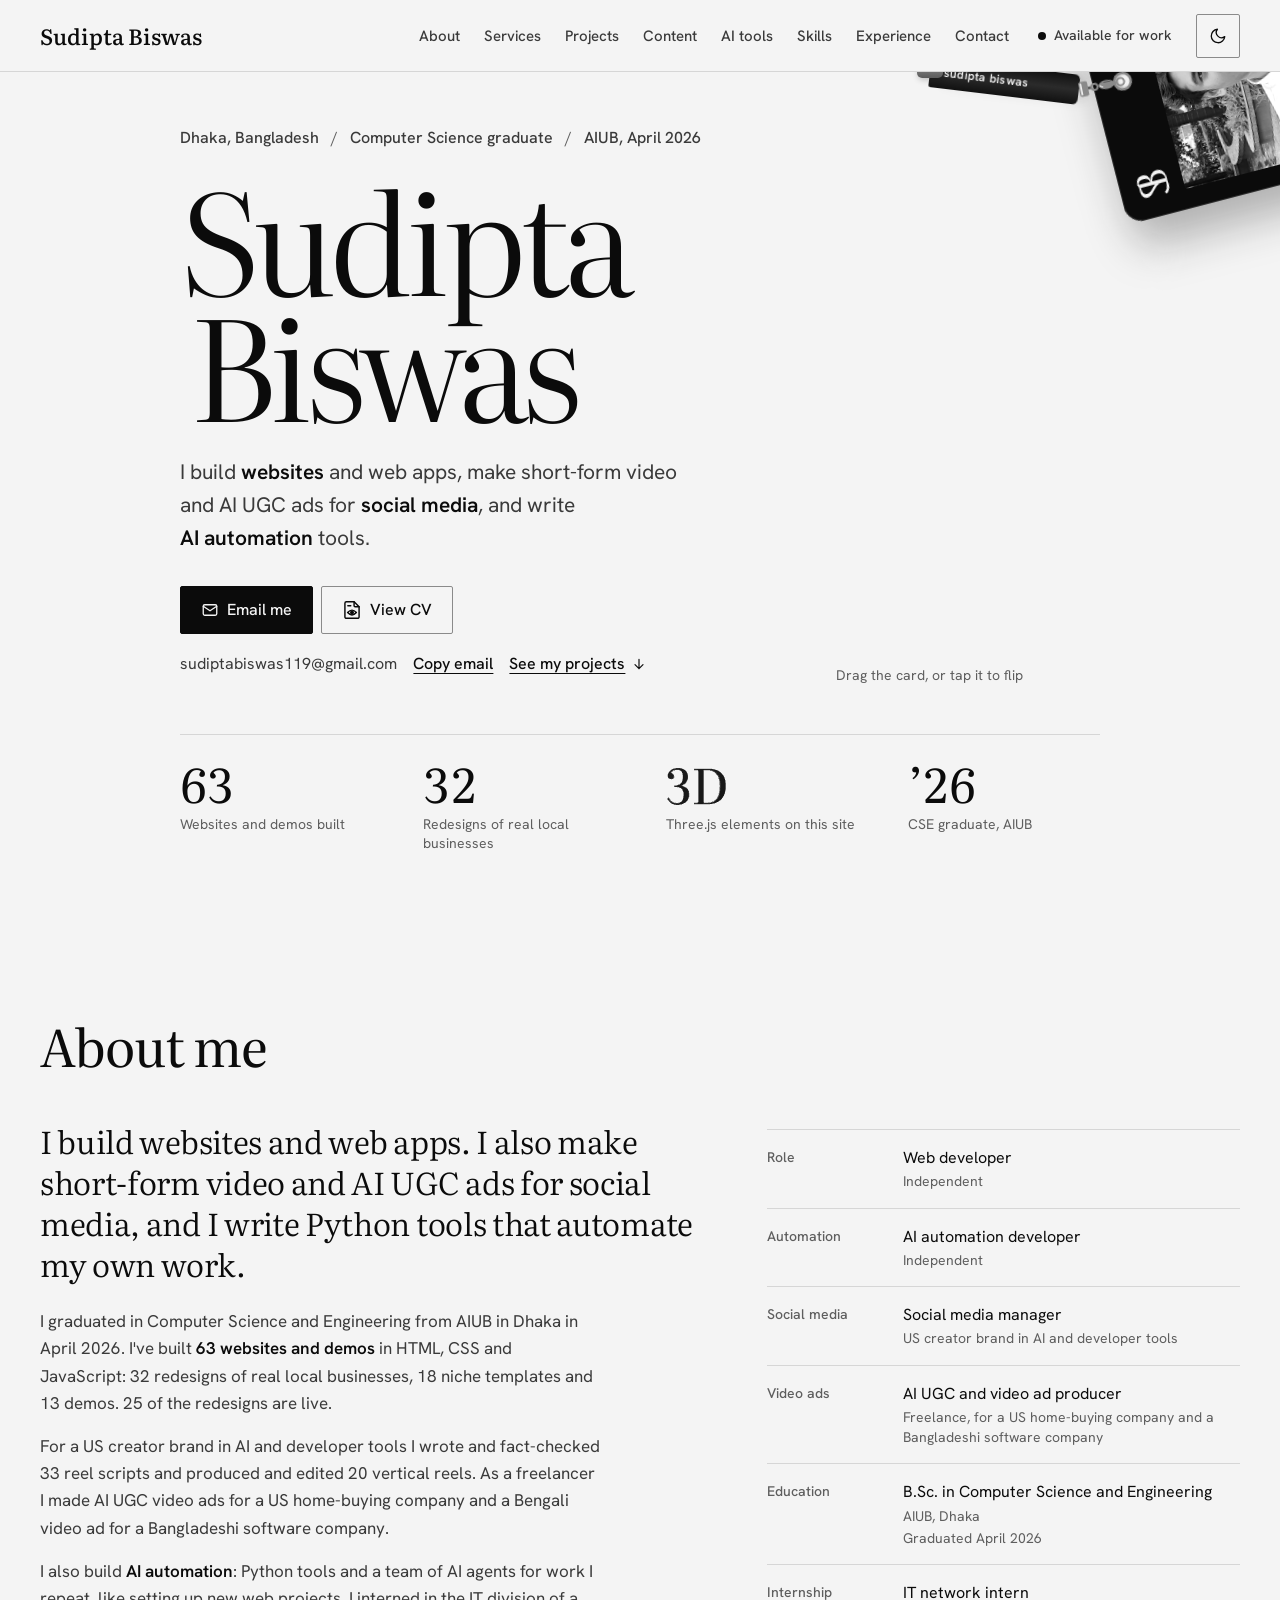
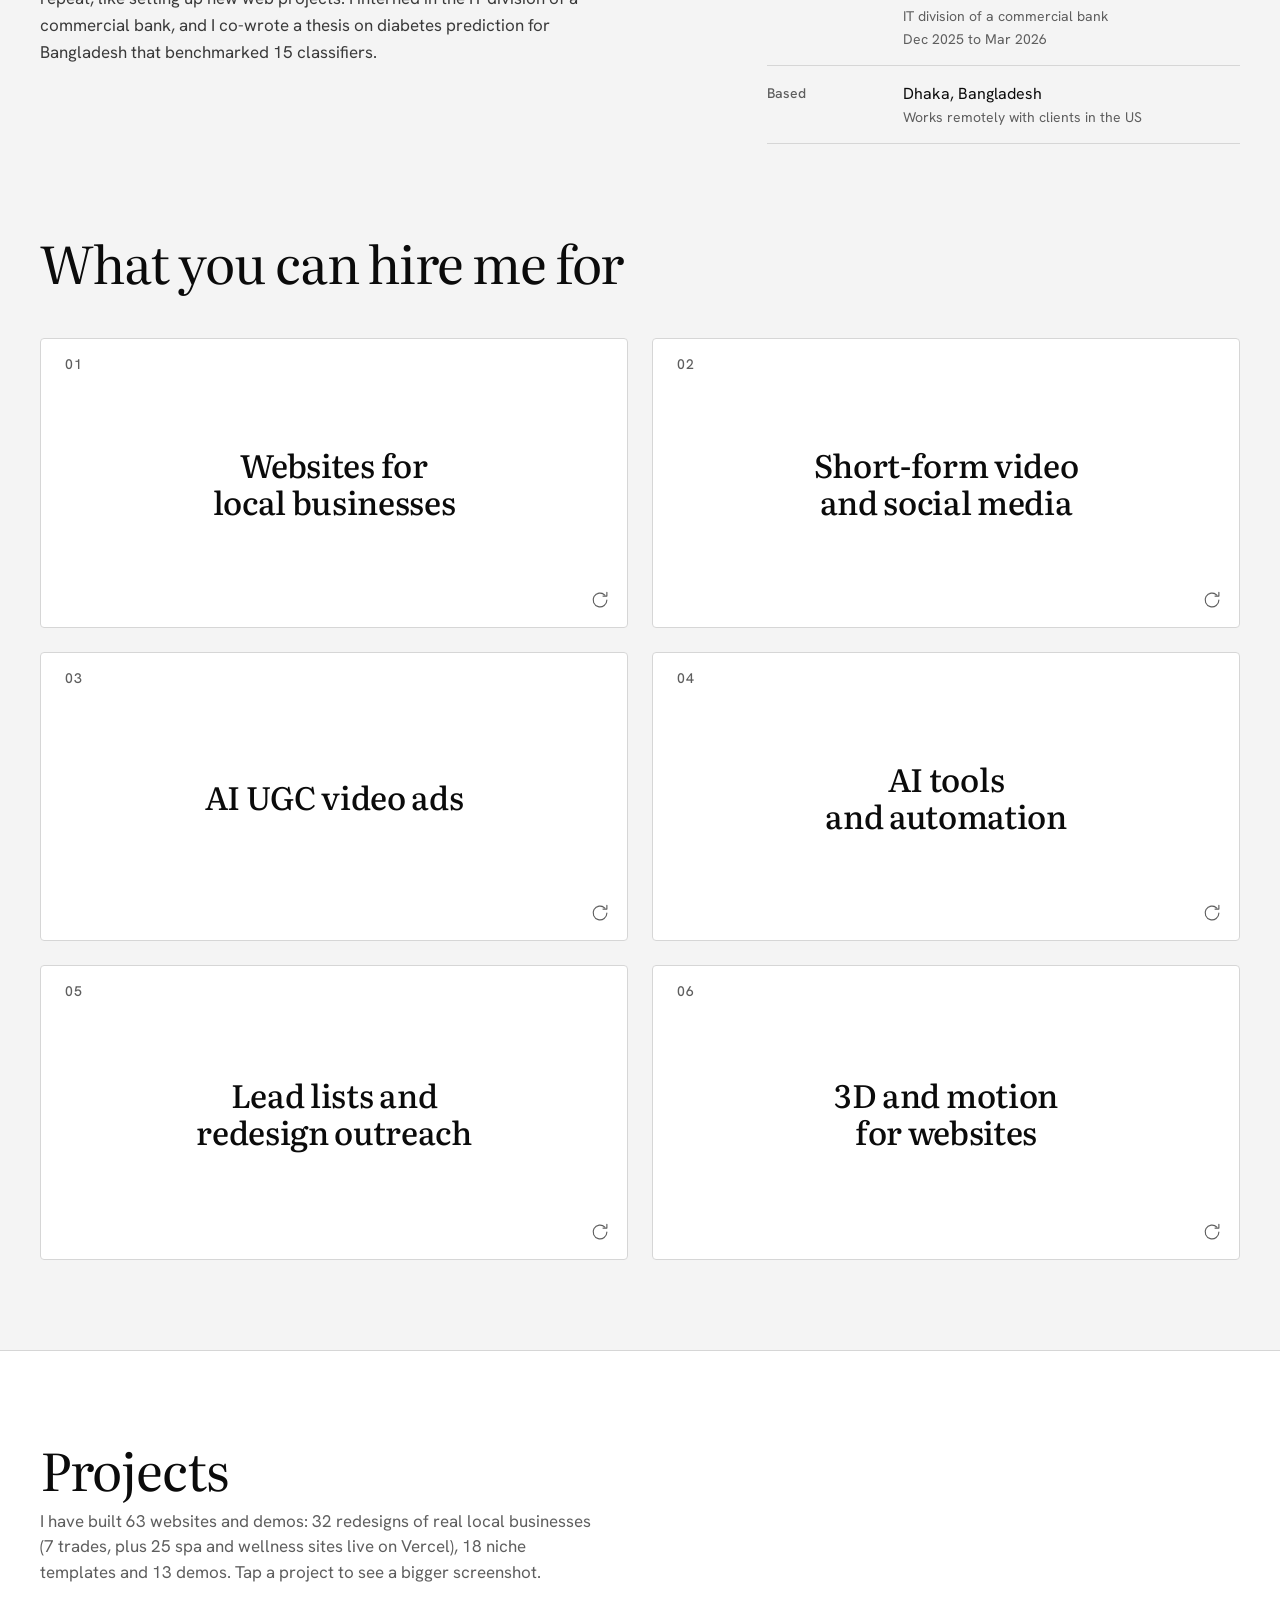
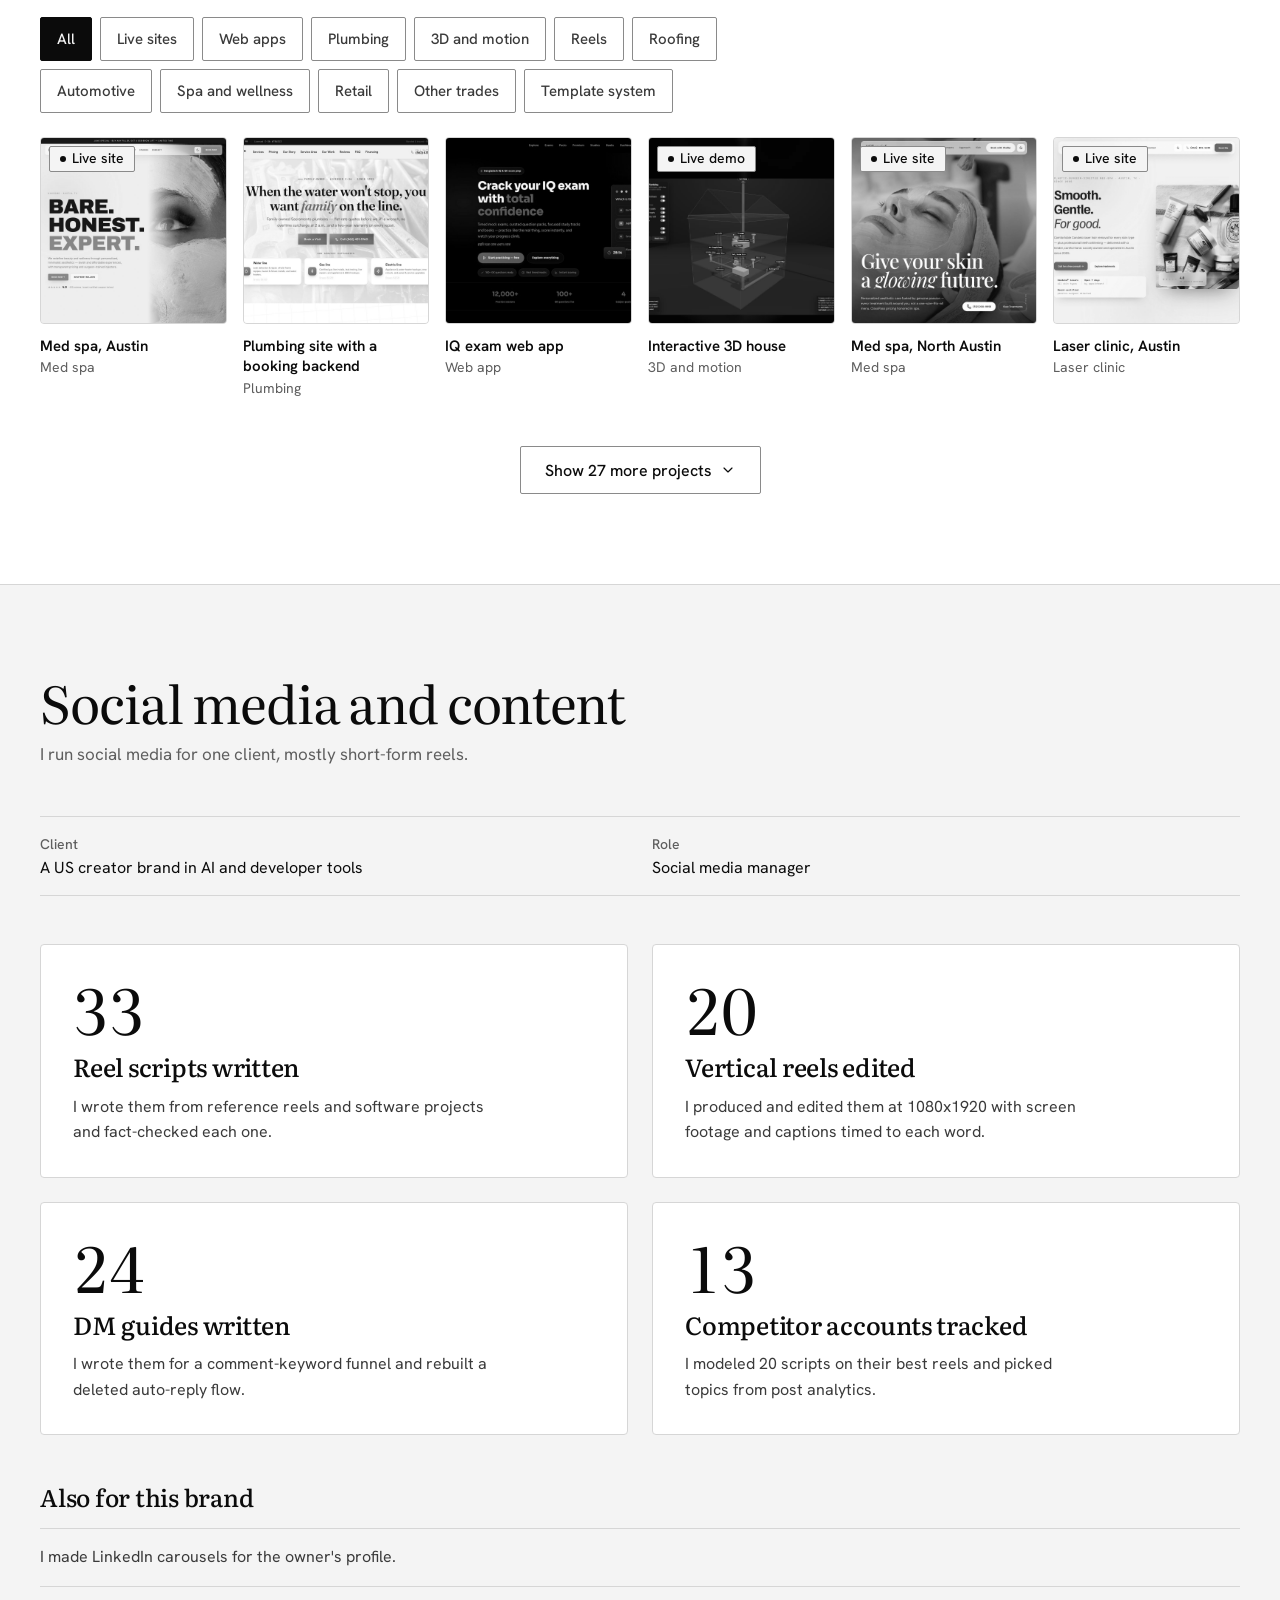
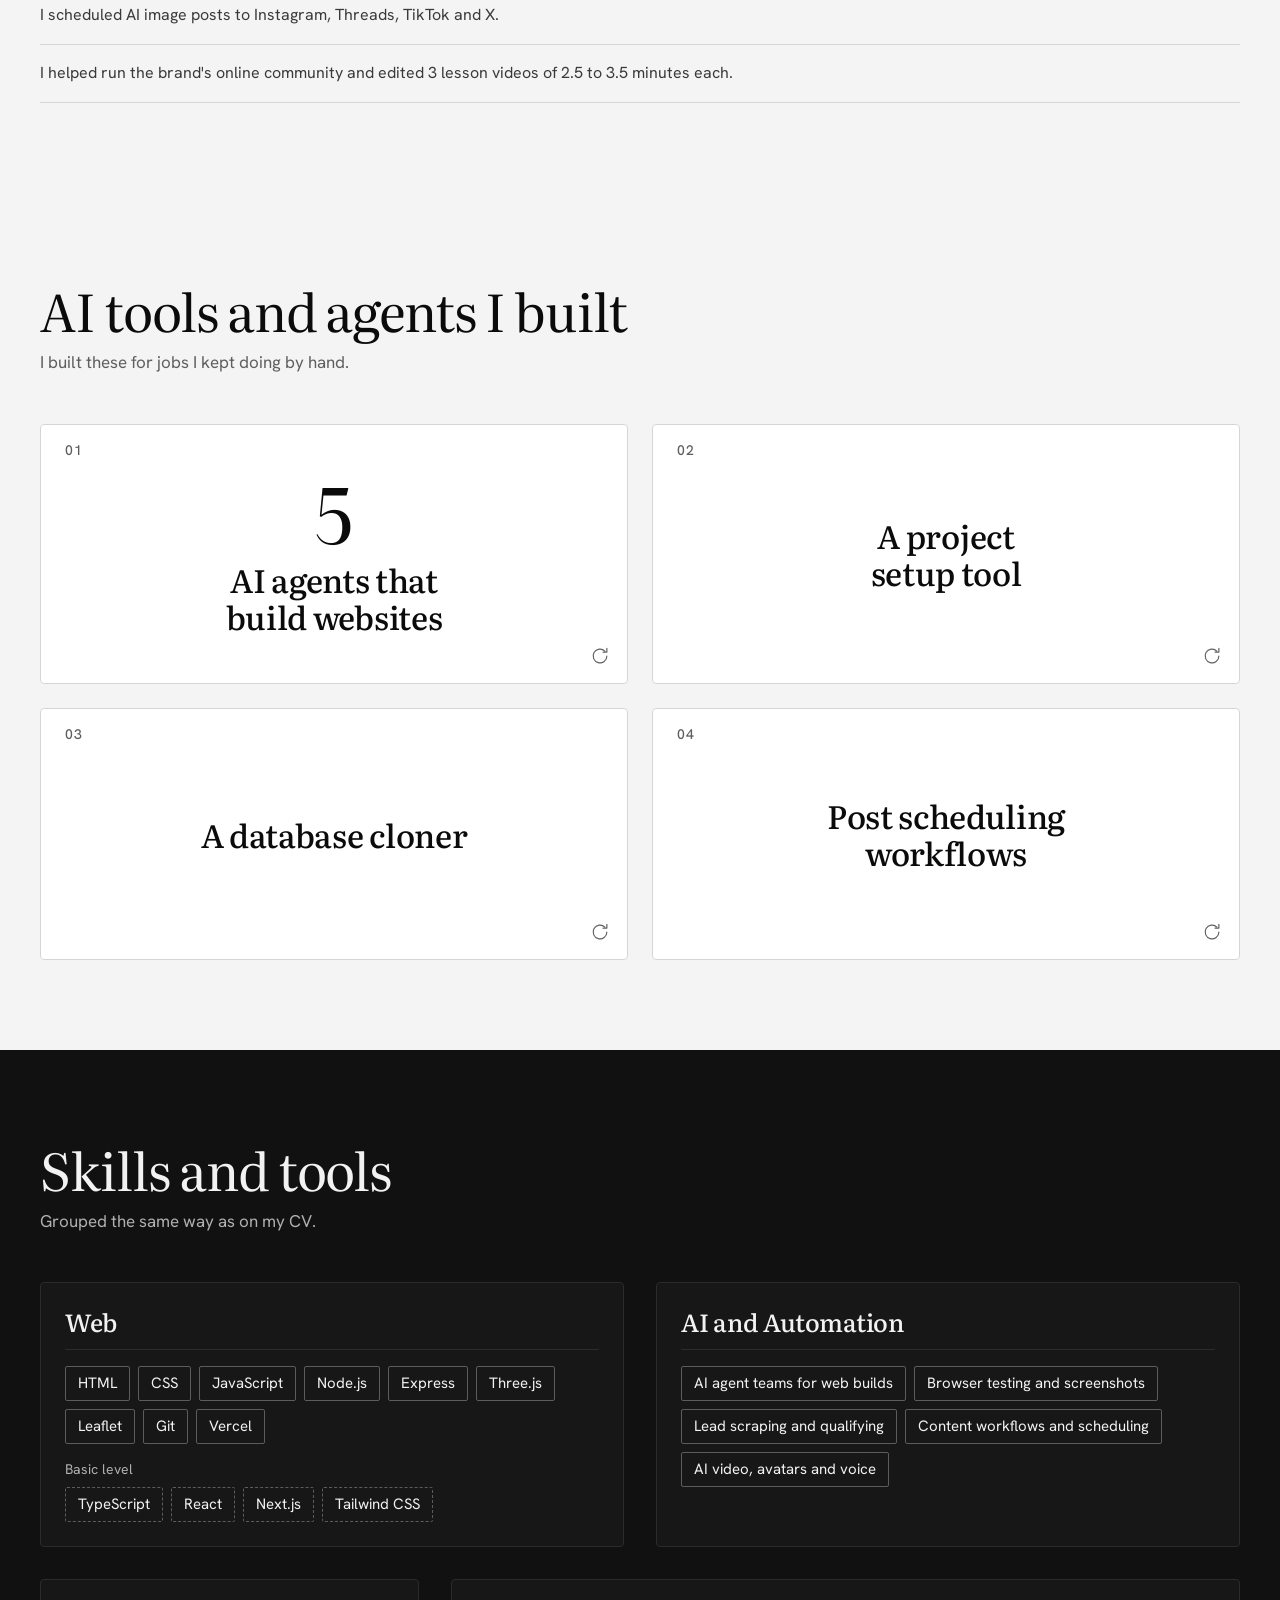
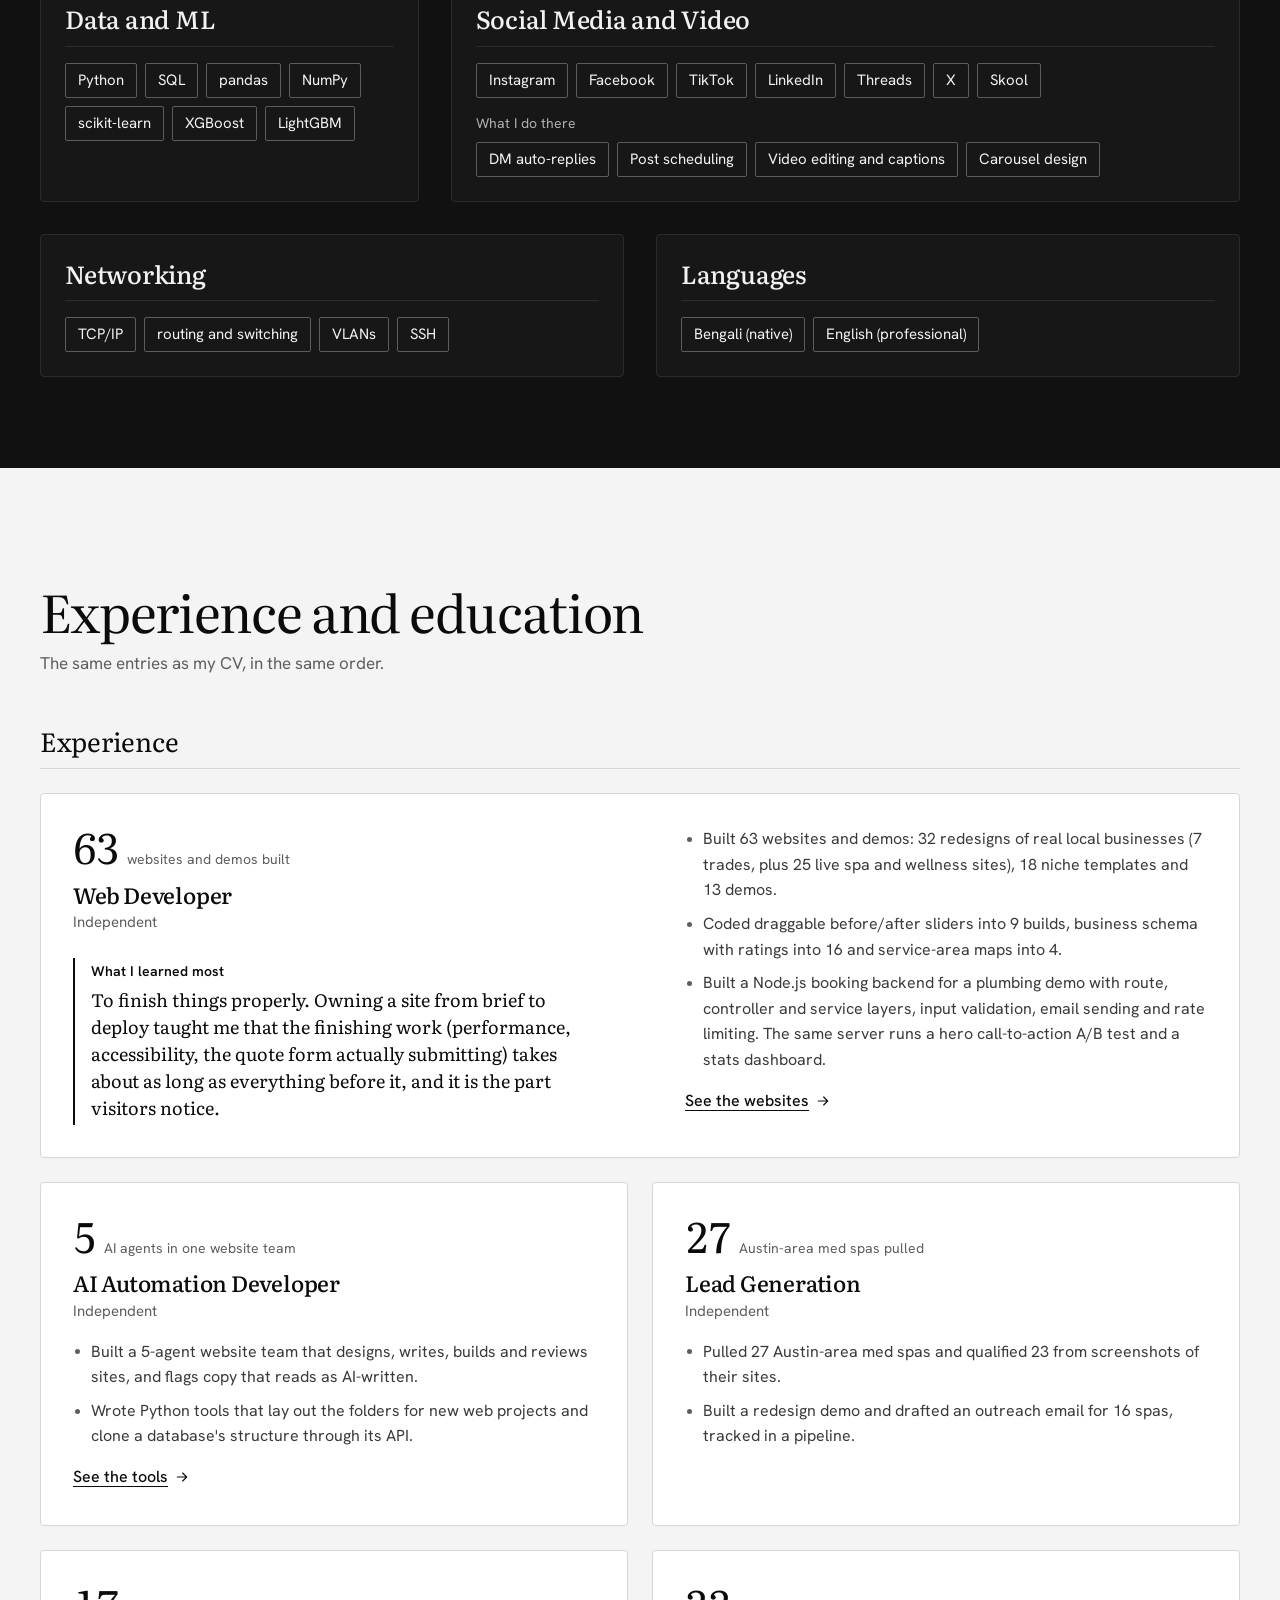
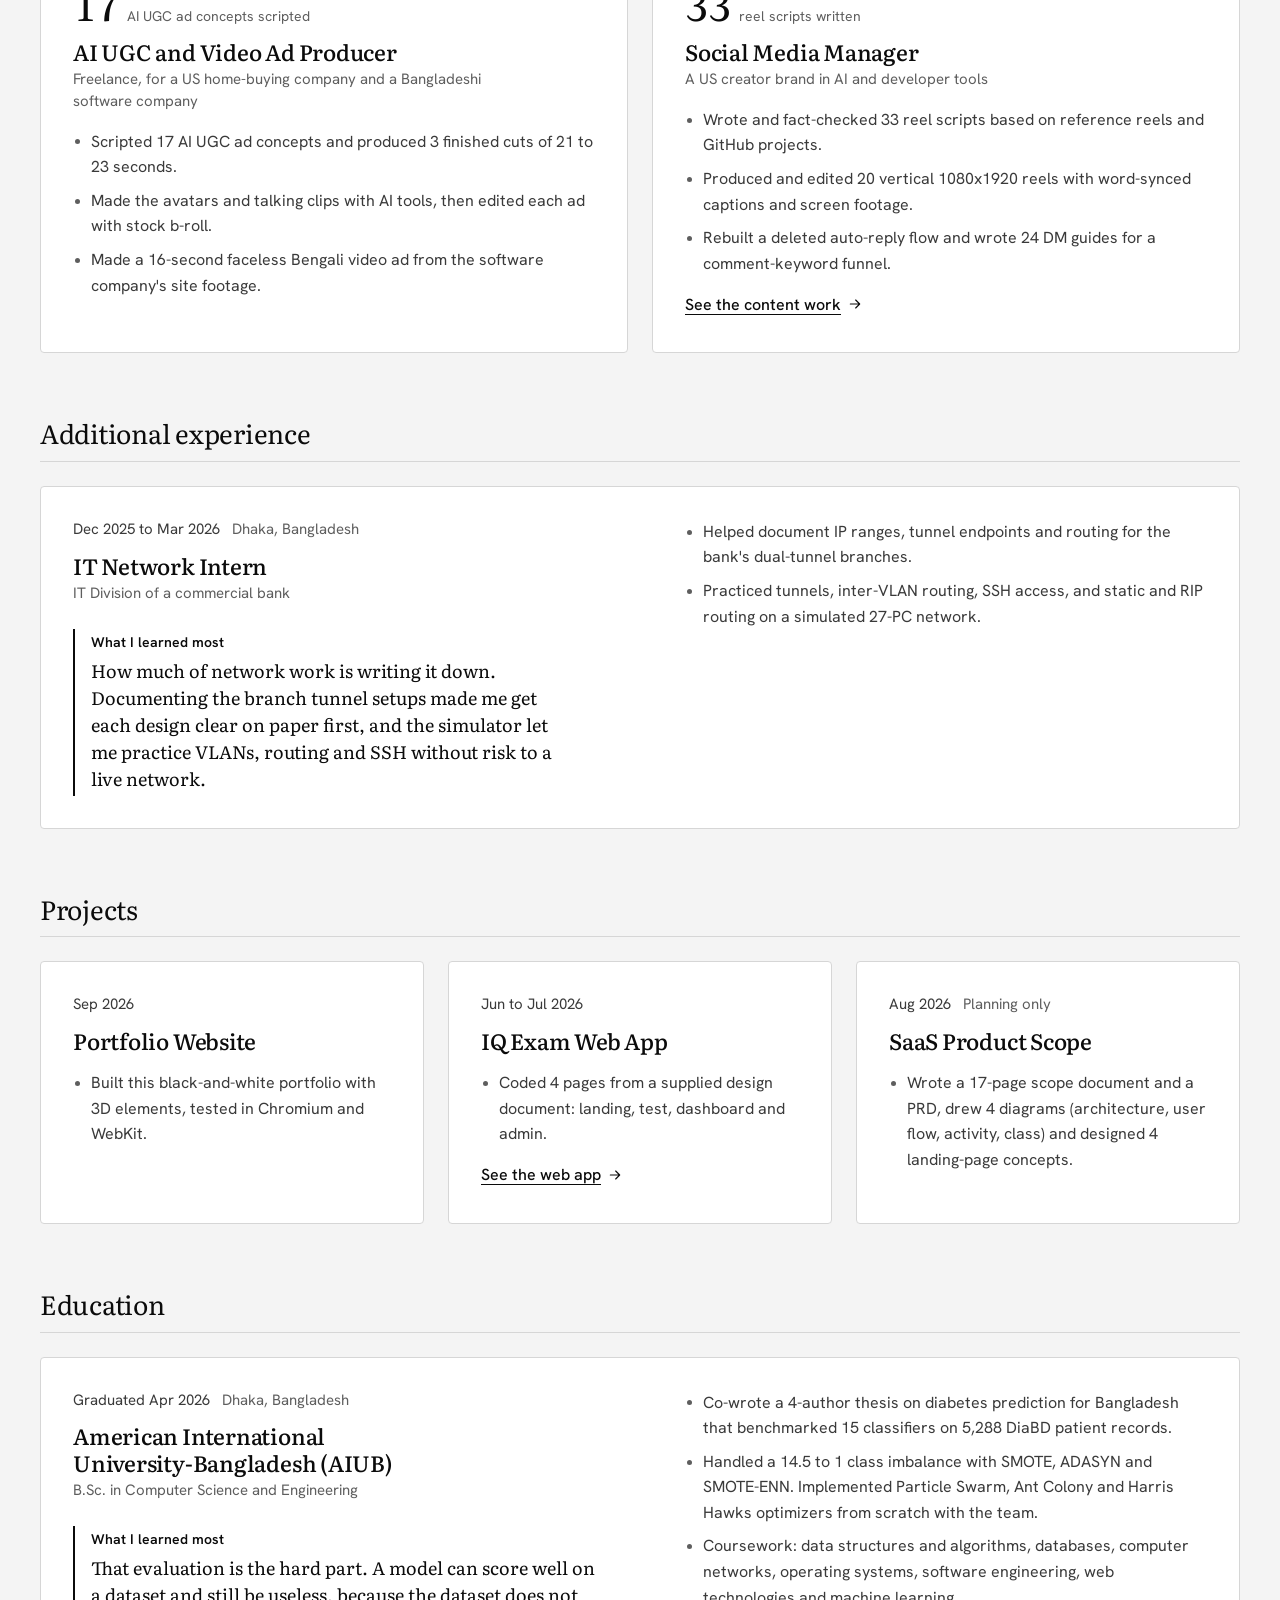
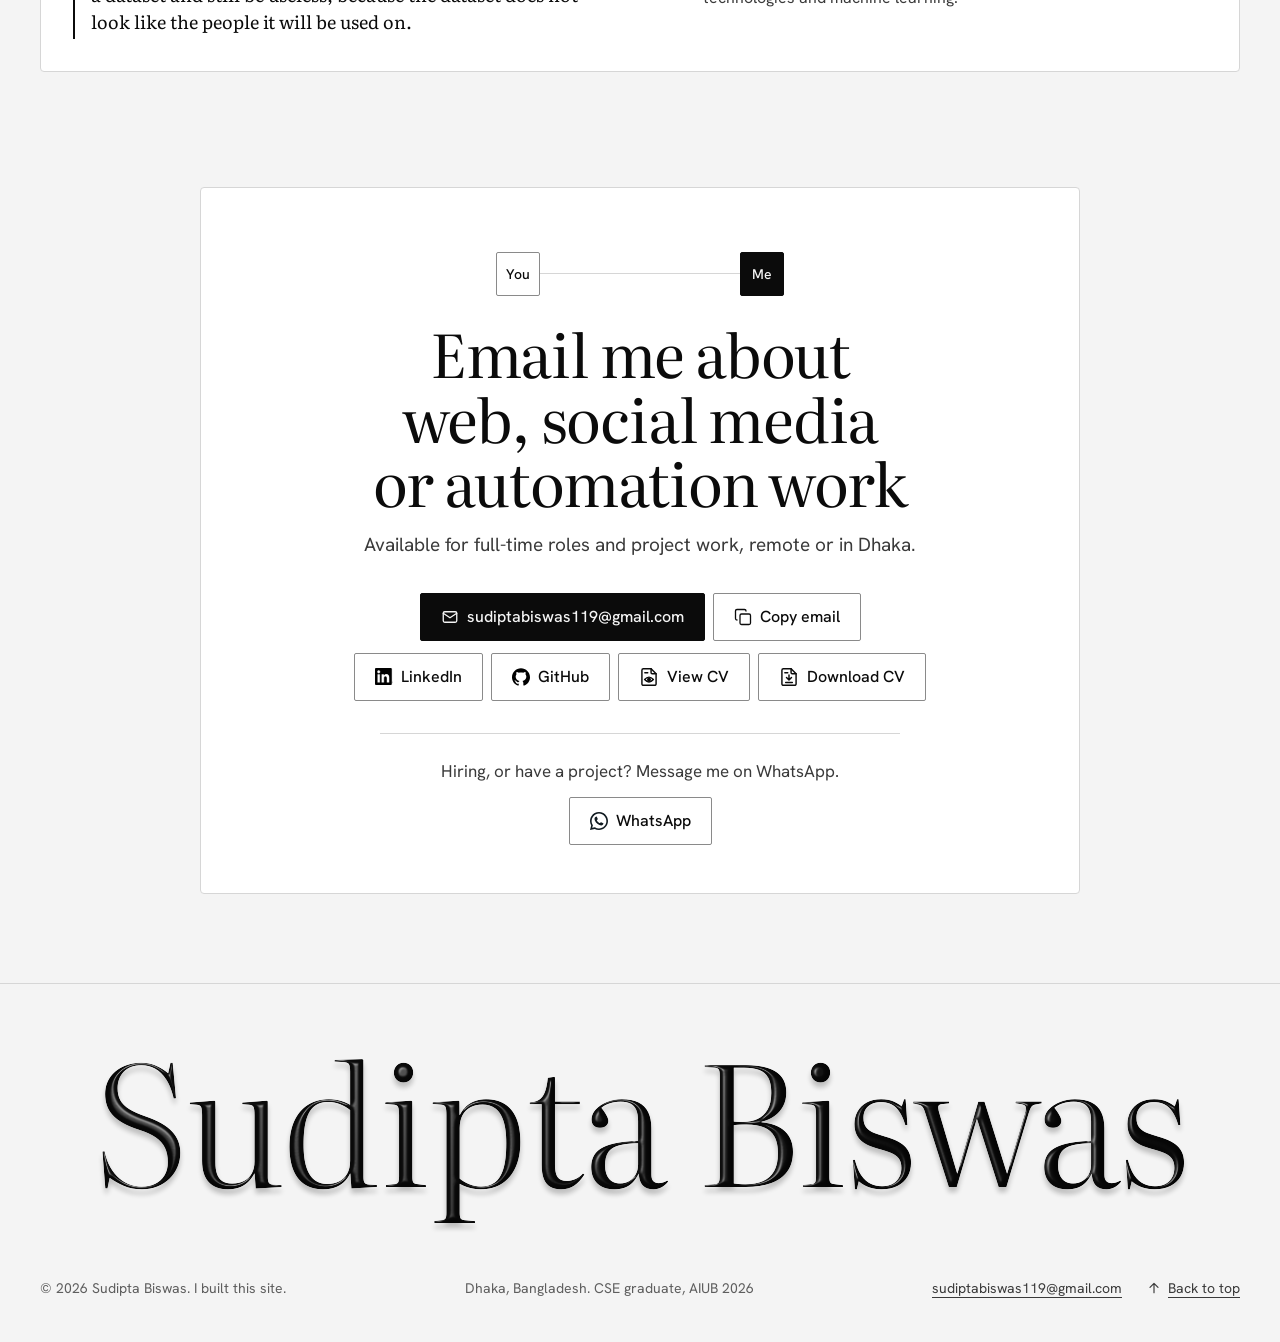
==== commit c36fb0bd: "Fix flip cards growing to 945px on phones in Safari The equal-height rule fed the slideshow track he" ====
--- a/index.html
+++ b/index.html
@@ -40,84 +40,84 @@
 <script type="importmap">{"imports":{
   "three":"./assets/vendor/three/build/three.module.min.js",
   "three/addons/":"./assets/vendor/three/examples/jsm/",
-  "./js/config.js":"./js/config.js?v=18",
-  "./js/lib/dom.js":"./js/lib/dom.js?v=18",
-  "./js/lib/three-kit.js":"./js/lib/three-kit.js?v=18",
-  "./js/modules/badge/badge.js":"./js/modules/badge/badge.js?v=18",
-  "./js/modules/badge/index.js":"./js/modules/badge/index.js?v=18",
-  "./js/modules/badge/pointer.js":"./js/modules/badge/pointer.js?v=18",
-  "./js/modules/badge/rig.js":"./js/modules/badge/rig.js?v=18",
-  "./js/modules/badge/spring.js":"./js/modules/badge/spring.js?v=18",
-  "./js/modules/copy-email.js":"./js/modules/copy-email.js?v=18",
-  "./js/modules/flip.js":"./js/modules/flip.js?v=18",
-  "./js/modules/footer-light.js":"./js/modules/footer-light.js?v=18",
-  "./js/modules/globe.js":"./js/modules/globe.js?v=18",
-  "./js/modules/count-up.js":"./js/modules/count-up.js?v=18",
-  "./js/modules/lightbox.js":"./js/modules/lightbox.js?v=18",
-  "./js/modules/live-tags.js":"./js/modules/live-tags.js?v=18",
-  "./js/modules/menu.js":"./js/modules/menu.js?v=18",
-  "./js/modules/nav-state.js":"./js/modules/nav-state.js?v=18",
-  "./js/modules/reveal.js":"./js/modules/reveal.js?v=18",
-  "./js/modules/service-links.js":"./js/modules/service-links.js?v=18",
-  "./js/modules/slideshow.js":"./js/modules/slideshow.js?v=18",
-  "./js/modules/stat-3d.js":"./js/modules/stat-3d.js?v=18",
-  "./js/modules/theme.js":"./js/modules/theme.js?v=18",
-  "./js/modules/toast.js":"./js/modules/toast.js?v=18",
-  "./js/modules/work.js":"./js/modules/work.js?v=18"
+  "./js/config.js":"./js/config.js?v=19",
+  "./js/lib/dom.js":"./js/lib/dom.js?v=19",
+  "./js/lib/three-kit.js":"./js/lib/three-kit.js?v=19",
+  "./js/modules/badge/badge.js":"./js/modules/badge/badge.js?v=19",
+  "./js/modules/badge/index.js":"./js/modules/badge/index.js?v=19",
+  "./js/modules/badge/pointer.js":"./js/modules/badge/pointer.js?v=19",
+  "./js/modules/badge/rig.js":"./js/modules/badge/rig.js?v=19",
+  "./js/modules/badge/spring.js":"./js/modules/badge/spring.js?v=19",
+  "./js/modules/copy-email.js":"./js/modules/copy-email.js?v=19",
+  "./js/modules/flip.js":"./js/modules/flip.js?v=19",
+  "./js/modules/footer-light.js":"./js/modules/footer-light.js?v=19",
+  "./js/modules/globe.js":"./js/modules/globe.js?v=19",
+  "./js/modules/count-up.js":"./js/modules/count-up.js?v=19",
+  "./js/modules/lightbox.js":"./js/modules/lightbox.js?v=19",
+  "./js/modules/live-tags.js":"./js/modules/live-tags.js?v=19",
+  "./js/modules/menu.js":"./js/modules/menu.js?v=19",
+  "./js/modules/nav-state.js":"./js/modules/nav-state.js?v=19",
+  "./js/modules/reveal.js":"./js/modules/reveal.js?v=19",
+  "./js/modules/service-links.js":"./js/modules/service-links.js?v=19",
+  "./js/modules/slideshow.js":"./js/modules/slideshow.js?v=19",
+  "./js/modules/stat-3d.js":"./js/modules/stat-3d.js?v=19",
+  "./js/modules/theme.js":"./js/modules/theme.js?v=19",
+  "./js/modules/toast.js":"./js/modules/toast.js?v=19",
+  "./js/modules/work.js":"./js/modules/work.js?v=19"
 }}</script>
 <link rel="preconnect" href="https://fonts.googleapis.com" />
 <link rel="preconnect" href="https://fonts.gstatic.com" crossorigin />
 <link href="https://fonts.googleapis.com/css2?family=Literata:opsz,wght@7..72,300..600&amp;family=Hanken+Grotesk:wght@400..700&amp;display=swap" rel="stylesheet" />
 
 <!-- styles: tokens, base, layout, one file per section, motion last (order matters) -->
-<link rel="stylesheet" href="css/tokens.css?v=18" />
-<link rel="stylesheet" href="css/base.css?v=18" />
-<link rel="stylesheet" href="css/layout.css?v=18" />
-<link rel="stylesheet" href="css/components/a11y.css?v=18" />
-<link rel="stylesheet" href="css/components/controls.css?v=18" />
-<link rel="stylesheet" href="css/components/header.css?v=18" />
-<link rel="stylesheet" href="css/components/hero.css?v=18" />
-<link rel="stylesheet" href="css/components/badge.css?v=18" />
-<link rel="stylesheet" href="css/components/about.css?v=18" />
-<link rel="stylesheet" href="css/components/services.css?v=18" />
-<link rel="stylesheet" href="css/components/work.css?v=18" />
-<link rel="stylesheet" href="css/components/content.css?v=18" />
-<link rel="stylesheet" href="css/components/automation.css?v=18" />
-<link rel="stylesheet" href="css/components/skills.css?v=18" />
-<link rel="stylesheet" href="css/components/experience.css?v=18" />
-<link rel="stylesheet" href="css/components/contact.css?v=18" />
-<link rel="stylesheet" href="css/components/footer.css?v=18" />
-<link rel="stylesheet" href="css/components/lightbox.css?v=18" />
-<link rel="stylesheet" href="css/components/toast.css?v=18" />
-<link rel="stylesheet" href="css/components/slideshow.css?v=18" />
-<link rel="stylesheet" href="css/components/flip.css?v=18" />
-<link rel="stylesheet" href="css/motion.css?v=18" />
+<link rel="stylesheet" href="css/tokens.css?v=19" />
+<link rel="stylesheet" href="css/base.css?v=19" />
+<link rel="stylesheet" href="css/layout.css?v=19" />
+<link rel="stylesheet" href="css/components/a11y.css?v=19" />
+<link rel="stylesheet" href="css/components/controls.css?v=19" />
+<link rel="stylesheet" href="css/components/header.css?v=19" />
+<link rel="stylesheet" href="css/components/hero.css?v=19" />
+<link rel="stylesheet" href="css/components/badge.css?v=19" />
+<link rel="stylesheet" href="css/components/about.css?v=19" />
+<link rel="stylesheet" href="css/components/services.css?v=19" />
+<link rel="stylesheet" href="css/components/work.css?v=19" />
+<link rel="stylesheet" href="css/components/content.css?v=19" />
+<link rel="stylesheet" href="css/components/automation.css?v=19" />
+<link rel="stylesheet" href="css/components/skills.css?v=19" />
+<link rel="stylesheet" href="css/components/experience.css?v=19" />
+<link rel="stylesheet" href="css/components/contact.css?v=19" />
+<link rel="stylesheet" href="css/components/footer.css?v=19" />
+<link rel="stylesheet" href="css/components/lightbox.css?v=19" />
+<link rel="stylesheet" href="css/components/toast.css?v=19" />
+<link rel="stylesheet" href="css/components/slideshow.css?v=19" />
+<link rel="stylesheet" href="css/components/flip.css?v=19" />
+<link rel="stylesheet" href="css/motion.css?v=19" />
 <!-- scripts: fetched in parallel, run by js/main.js -->
-<link rel="modulepreload" href="js/main.js?v=18" />
-<link rel="modulepreload" href="js/config.js?v=18" />
-<link rel="modulepreload" href="js/lib/dom.js?v=18" />
-<link rel="modulepreload" href="js/lib/three-kit.js?v=18" />
-<link rel="modulepreload" href="js/modules/badge/index.js?v=18" />
-<link rel="modulepreload" href="js/modules/badge/badge.js?v=18" />
-<link rel="modulepreload" href="js/modules/badge/pointer.js?v=18" />
-<link rel="modulepreload" href="js/modules/badge/rig.js?v=18" />
-<link rel="modulepreload" href="js/modules/badge/spring.js?v=18" />
-<link rel="modulepreload" href="js/modules/copy-email.js?v=18" />
-<link rel="modulepreload" href="js/modules/flip.js?v=18" />
-<link rel="modulepreload" href="js/modules/footer-light.js?v=18" />
-<link rel="modulepreload" href="js/modules/globe.js?v=18" />
-<link rel="modulepreload" href="js/modules/count-up.js?v=18" />
-<link rel="modulepreload" href="js/modules/lightbox.js?v=18" />
-<link rel="modulepreload" href="js/modules/live-tags.js?v=18" />
-<link rel="modulepreload" href="js/modules/menu.js?v=18" />
-<link rel="modulepreload" href="js/modules/nav-state.js?v=18" />
-<link rel="modulepreload" href="js/modules/reveal.js?v=18" />
-<link rel="modulepreload" href="js/modules/service-links.js?v=18" />
-<link rel="modulepreload" href="js/modules/slideshow.js?v=18" />
-<link rel="modulepreload" href="js/modules/stat-3d.js?v=18" />
-<link rel="modulepreload" href="js/modules/theme.js?v=18" />
-<link rel="modulepreload" href="js/modules/toast.js?v=18" />
-<link rel="modulepreload" href="js/modules/work.js?v=18" />
+<link rel="modulepreload" href="js/main.js?v=19" />
+<link rel="modulepreload" href="js/config.js?v=19" />
+<link rel="modulepreload" href="js/lib/dom.js?v=19" />
+<link rel="modulepreload" href="js/lib/three-kit.js?v=19" />
+<link rel="modulepreload" href="js/modules/badge/index.js?v=19" />
+<link rel="modulepreload" href="js/modules/badge/badge.js?v=19" />
+<link rel="modulepreload" href="js/modules/badge/pointer.js?v=19" />
+<link rel="modulepreload" href="js/modules/badge/rig.js?v=19" />
+<link rel="modulepreload" href="js/modules/badge/spring.js?v=19" />
+<link rel="modulepreload" href="js/modules/copy-email.js?v=19" />
+<link rel="modulepreload" href="js/modules/flip.js?v=19" />
+<link rel="modulepreload" href="js/modules/footer-light.js?v=19" />
+<link rel="modulepreload" href="js/modules/globe.js?v=19" />
+<link rel="modulepreload" href="js/modules/count-up.js?v=19" />
+<link rel="modulepreload" href="js/modules/lightbox.js?v=19" />
+<link rel="modulepreload" href="js/modules/live-tags.js?v=19" />
+<link rel="modulepreload" href="js/modules/menu.js?v=19" />
+<link rel="modulepreload" href="js/modules/nav-state.js?v=19" />
+<link rel="modulepreload" href="js/modules/reveal.js?v=19" />
+<link rel="modulepreload" href="js/modules/service-links.js?v=19" />
+<link rel="modulepreload" href="js/modules/slideshow.js?v=19" />
+<link rel="modulepreload" href="js/modules/stat-3d.js?v=19" />
+<link rel="modulepreload" href="js/modules/theme.js?v=19" />
+<link rel="modulepreload" href="js/modules/toast.js?v=19" />
+<link rel="modulepreload" href="js/modules/work.js?v=19" />
 </head>
 <body>
 <a class="skip" href="#main">Skip to main content</a>
@@ -880,6 +880,6 @@
 <!-- ===== toast ===== -->
 <div class="toast" id="toast" role="status" aria-live="polite"></div>
 
-<script type="module" src="js/main.js?v=18"></script>
+<script type="module" src="js/main.js?v=19"></script>
 </body>
 </html>
--- a/css/components/flip.css
+++ b/css/components/flip.css
@@ -76,5 +76,8 @@
 }
 
 /* cards in one row share its height, whichever face is taller */
-.js .svc-grid > .flip, .js .at-grid > .flip{ align-self:stretch; }
-.js .flip-in{ height:100%; }
+@media (min-width:640px){
+  /* not below 640: there the rows are slideshows whose track height follows the card, and in WebKit the two fed each other */
+  .js .svc-grid > .flip, .js .at-grid > .flip{ align-self:stretch; }
+  .js .flip-in{ height:100%; }
+}
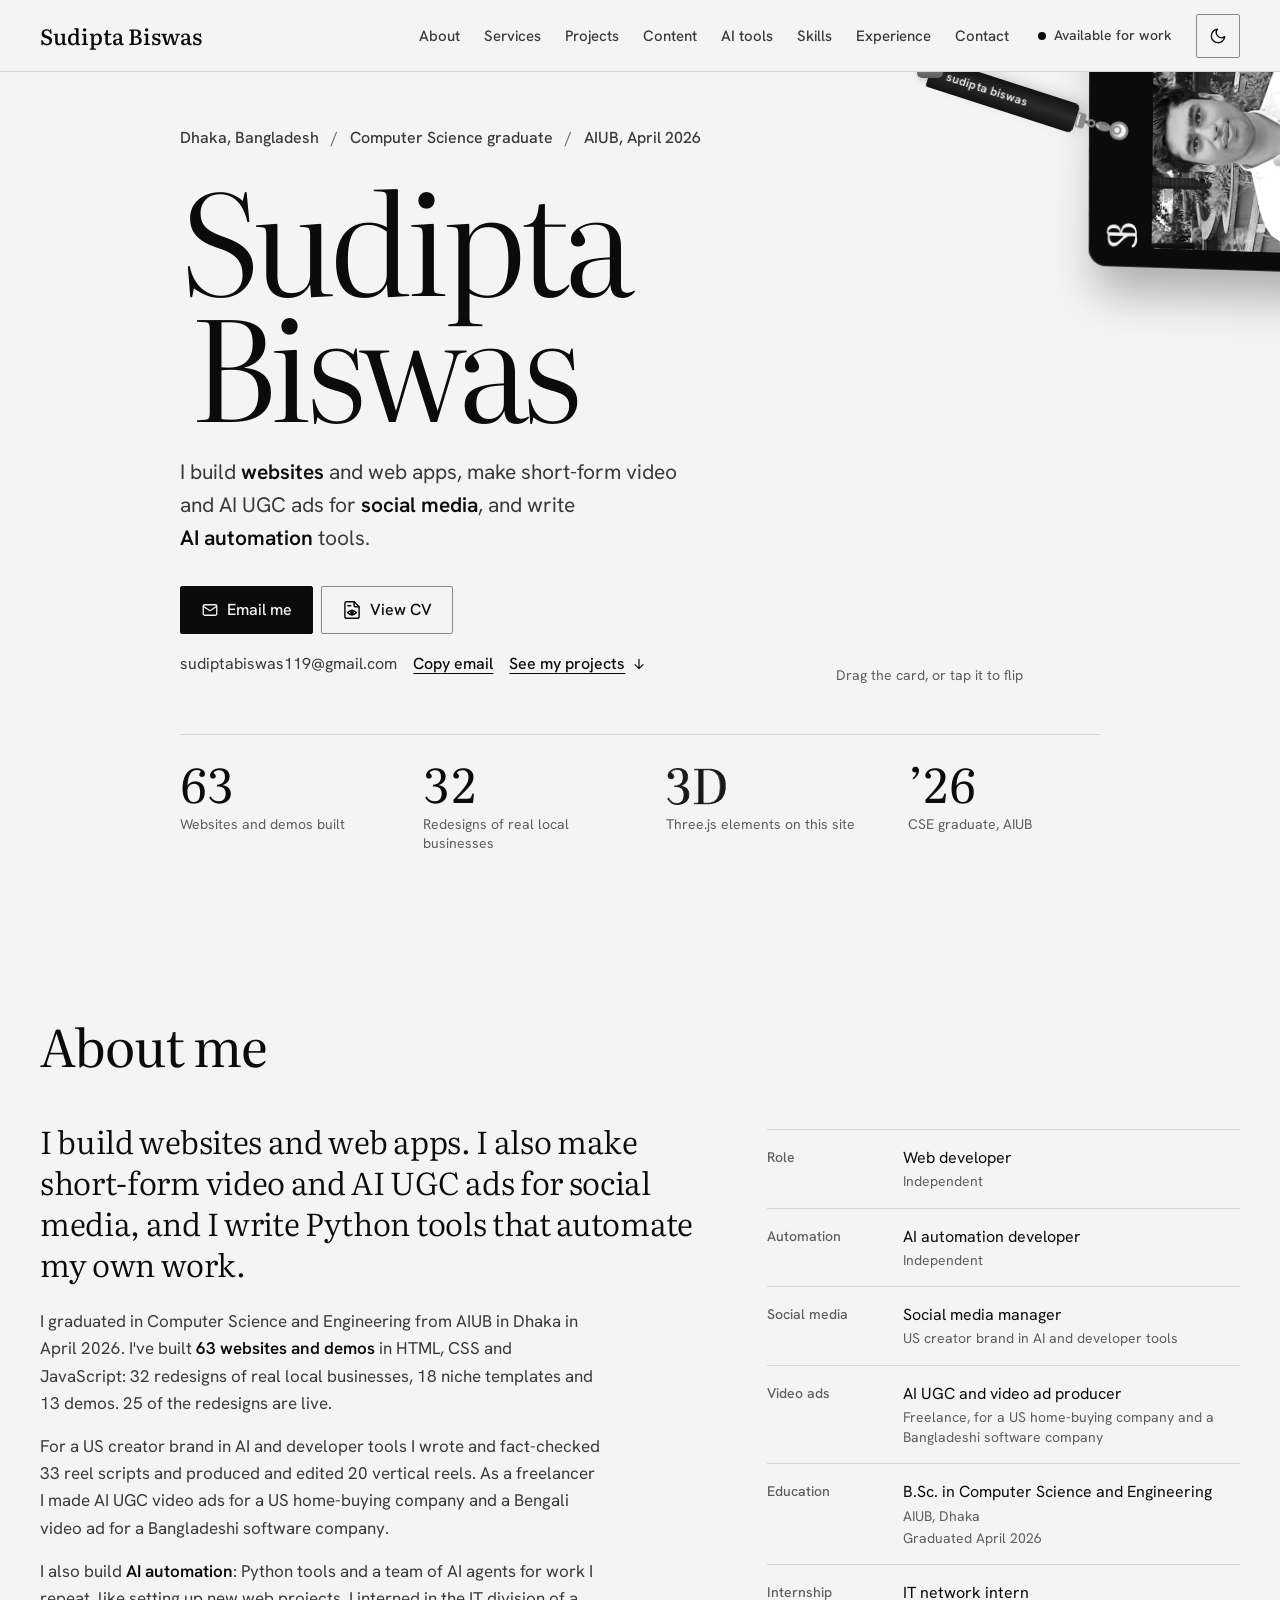
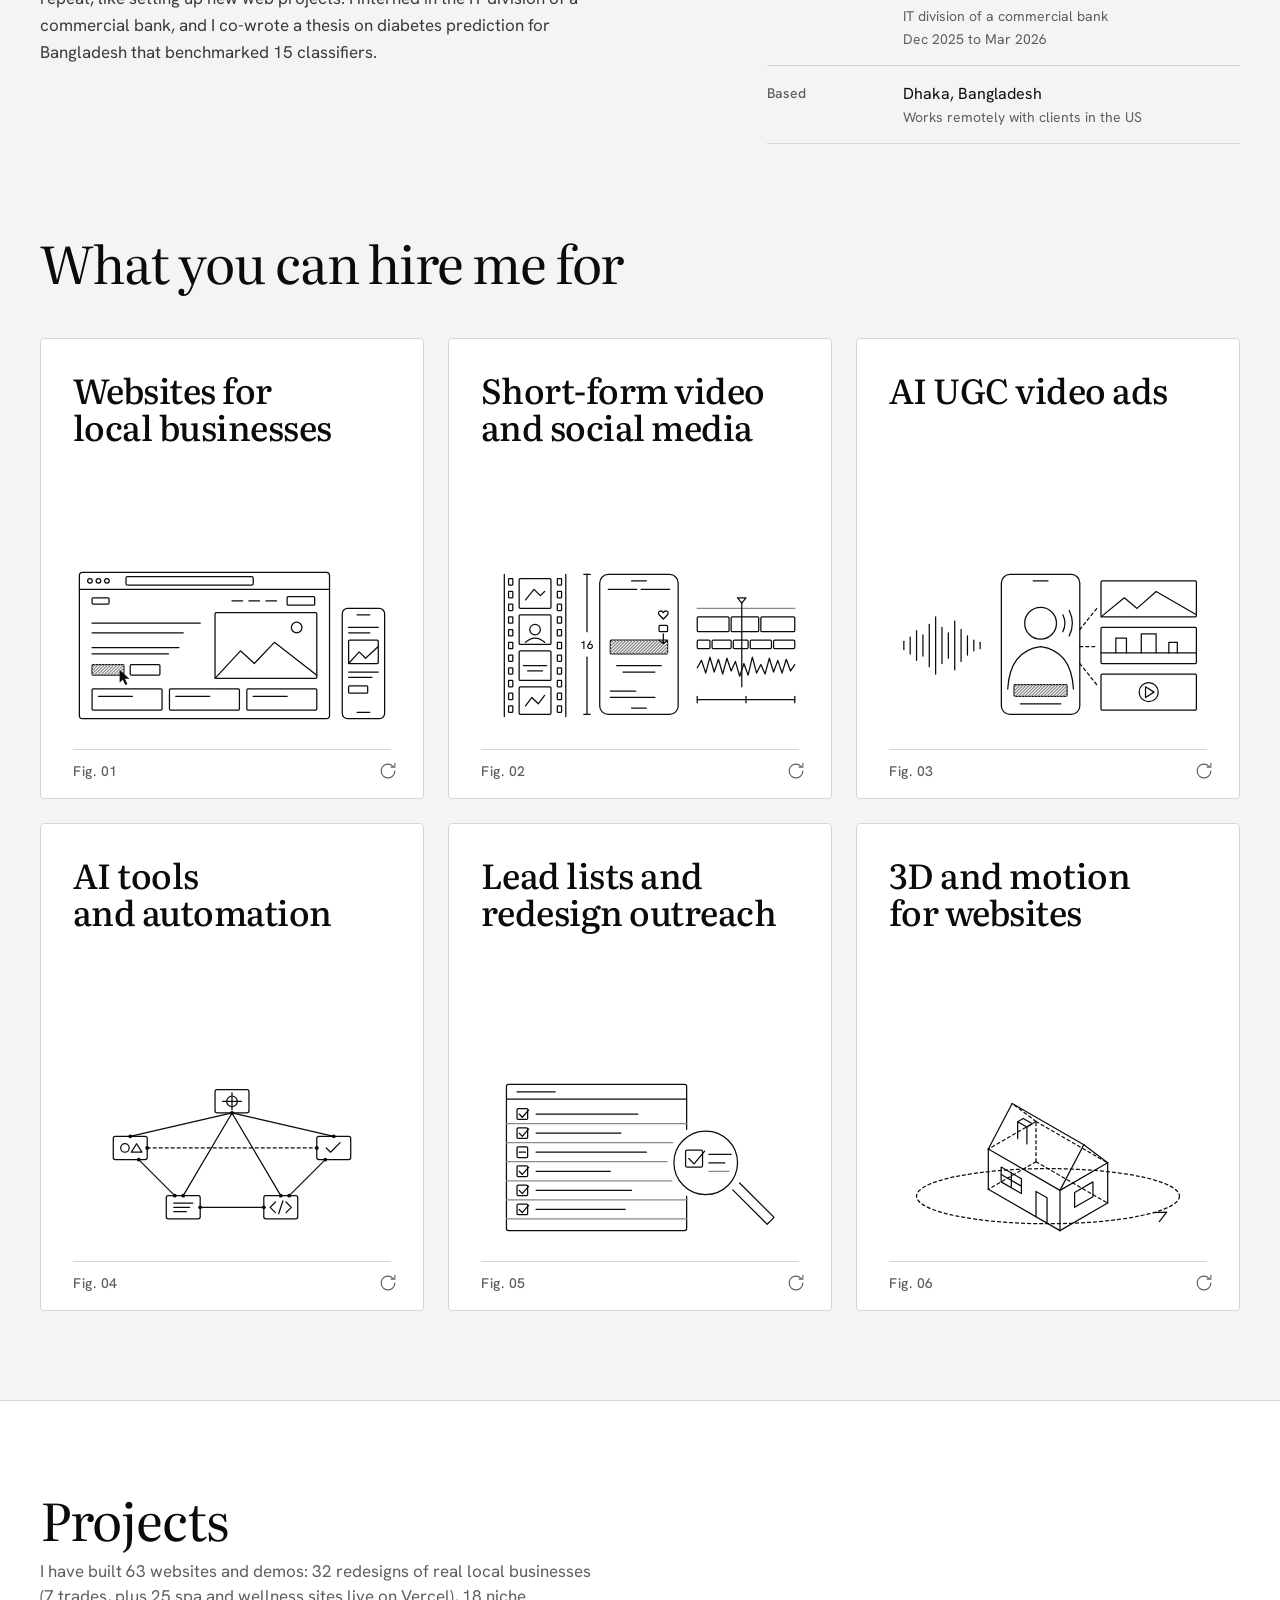
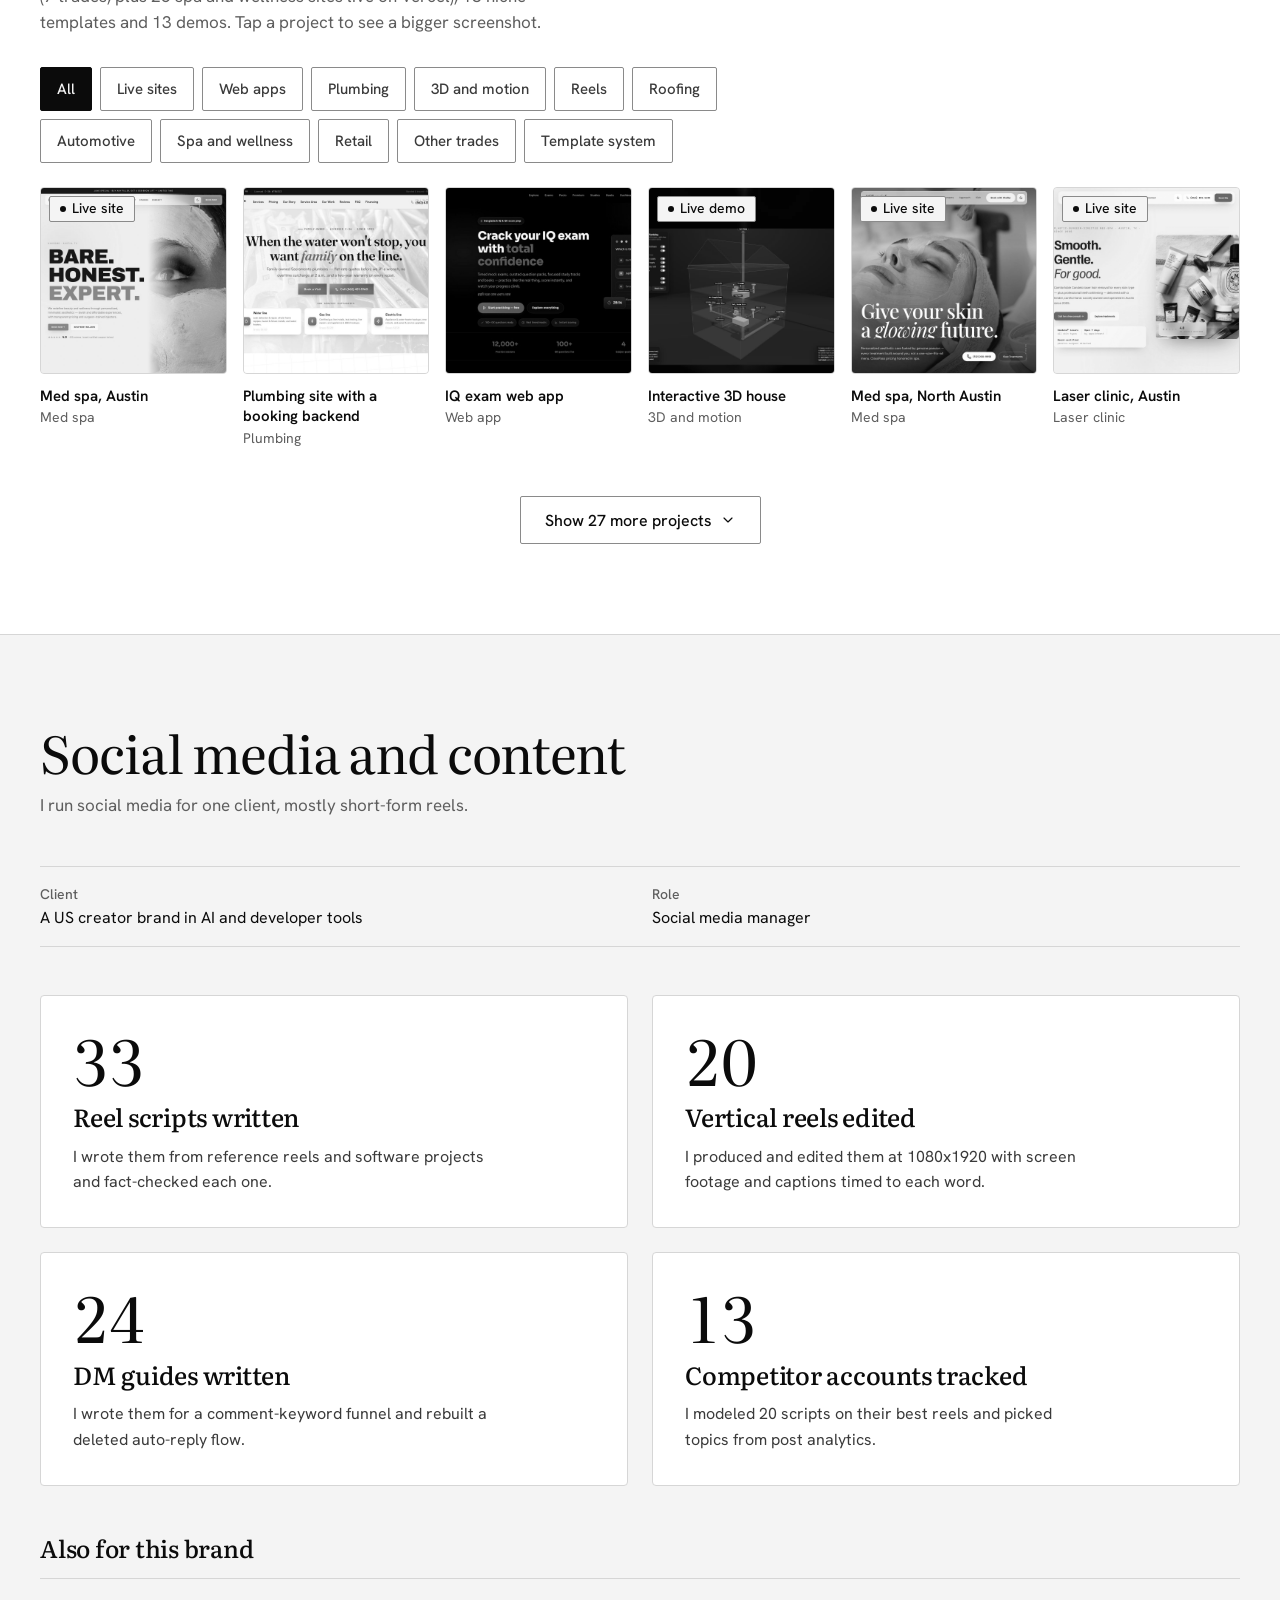
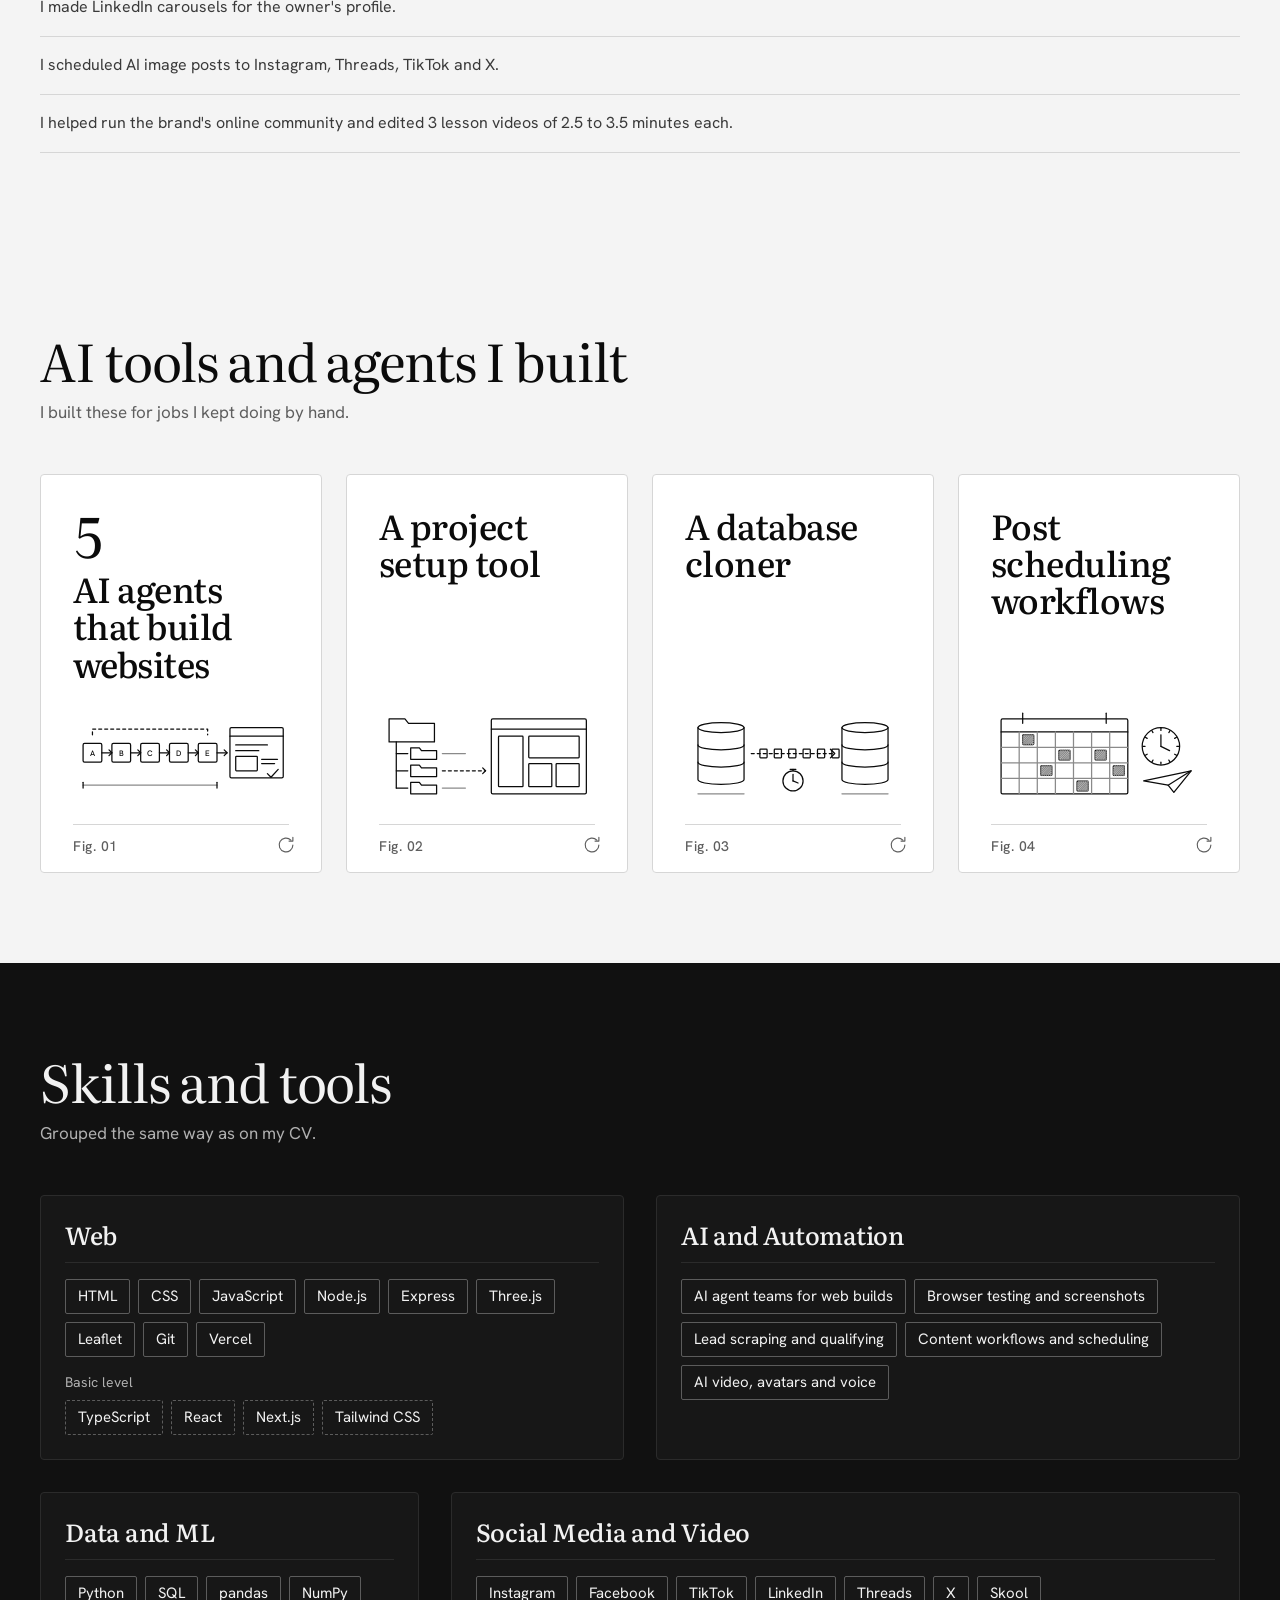
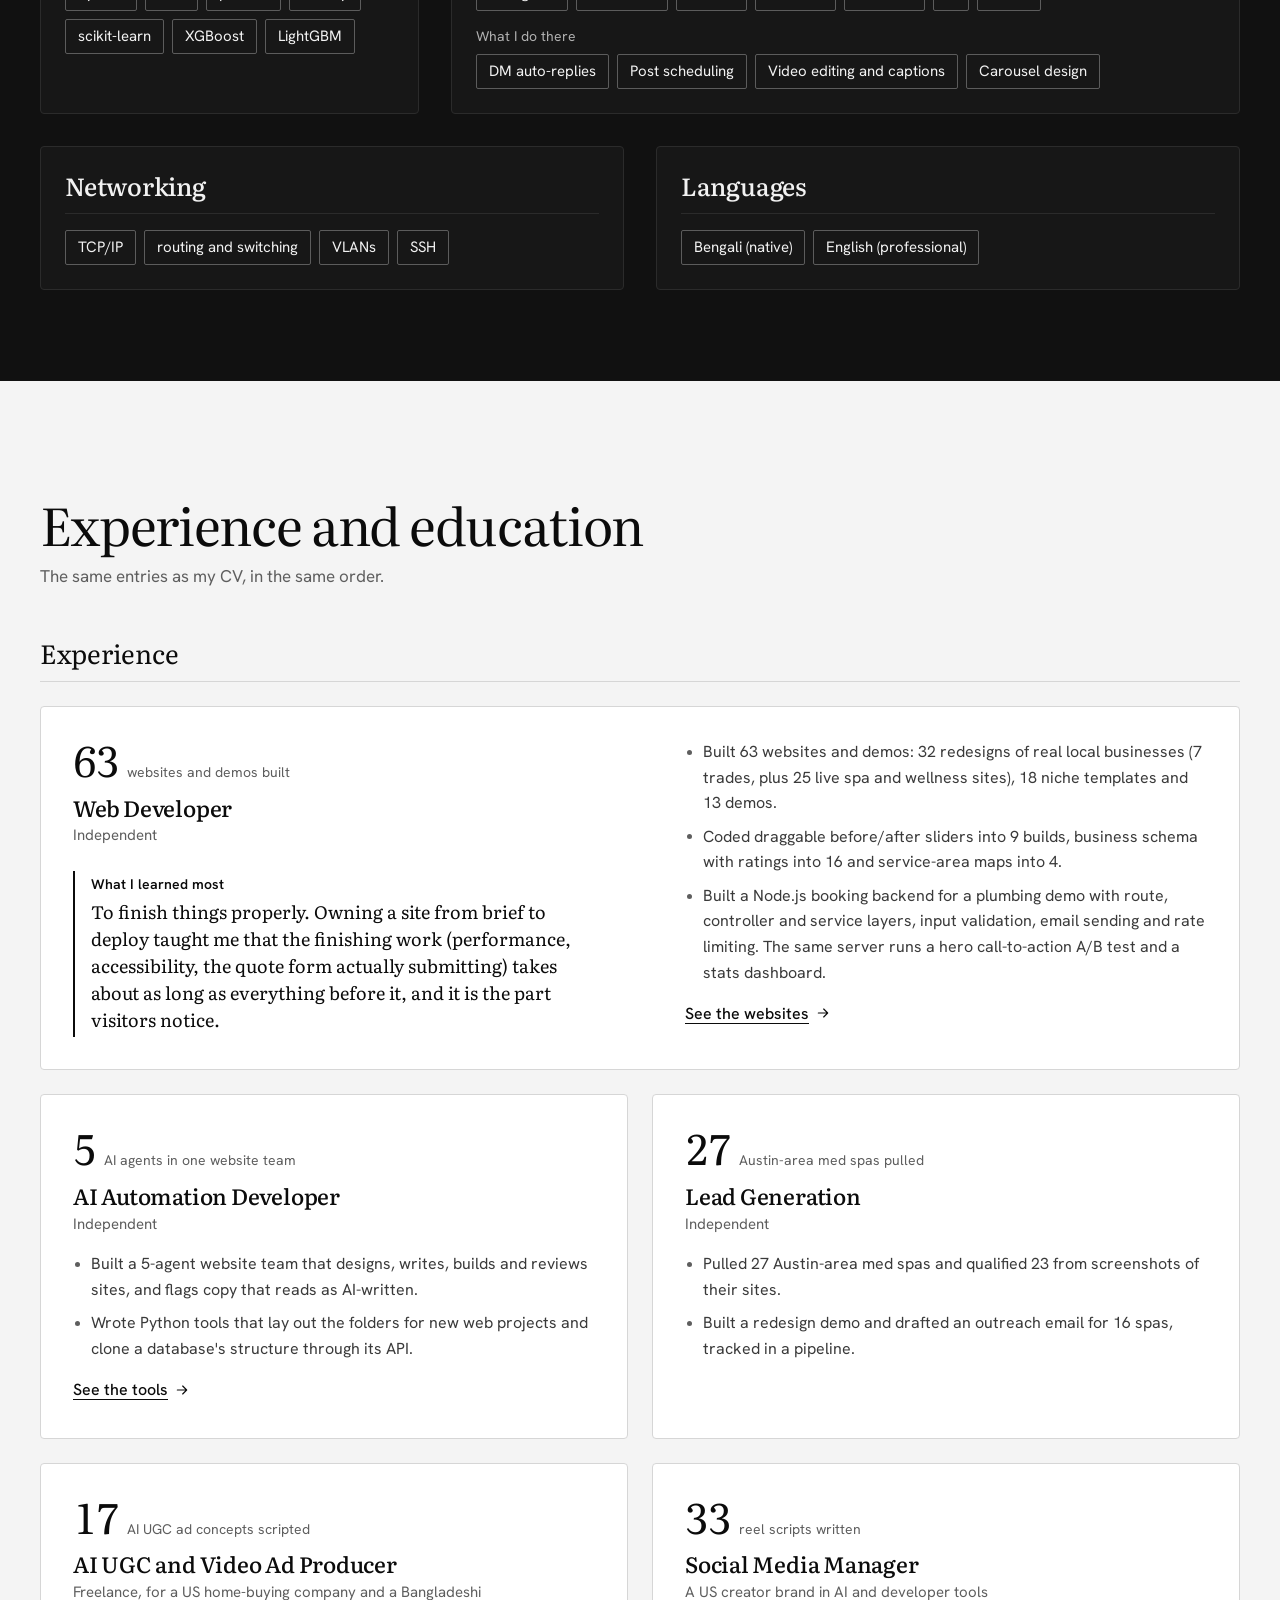
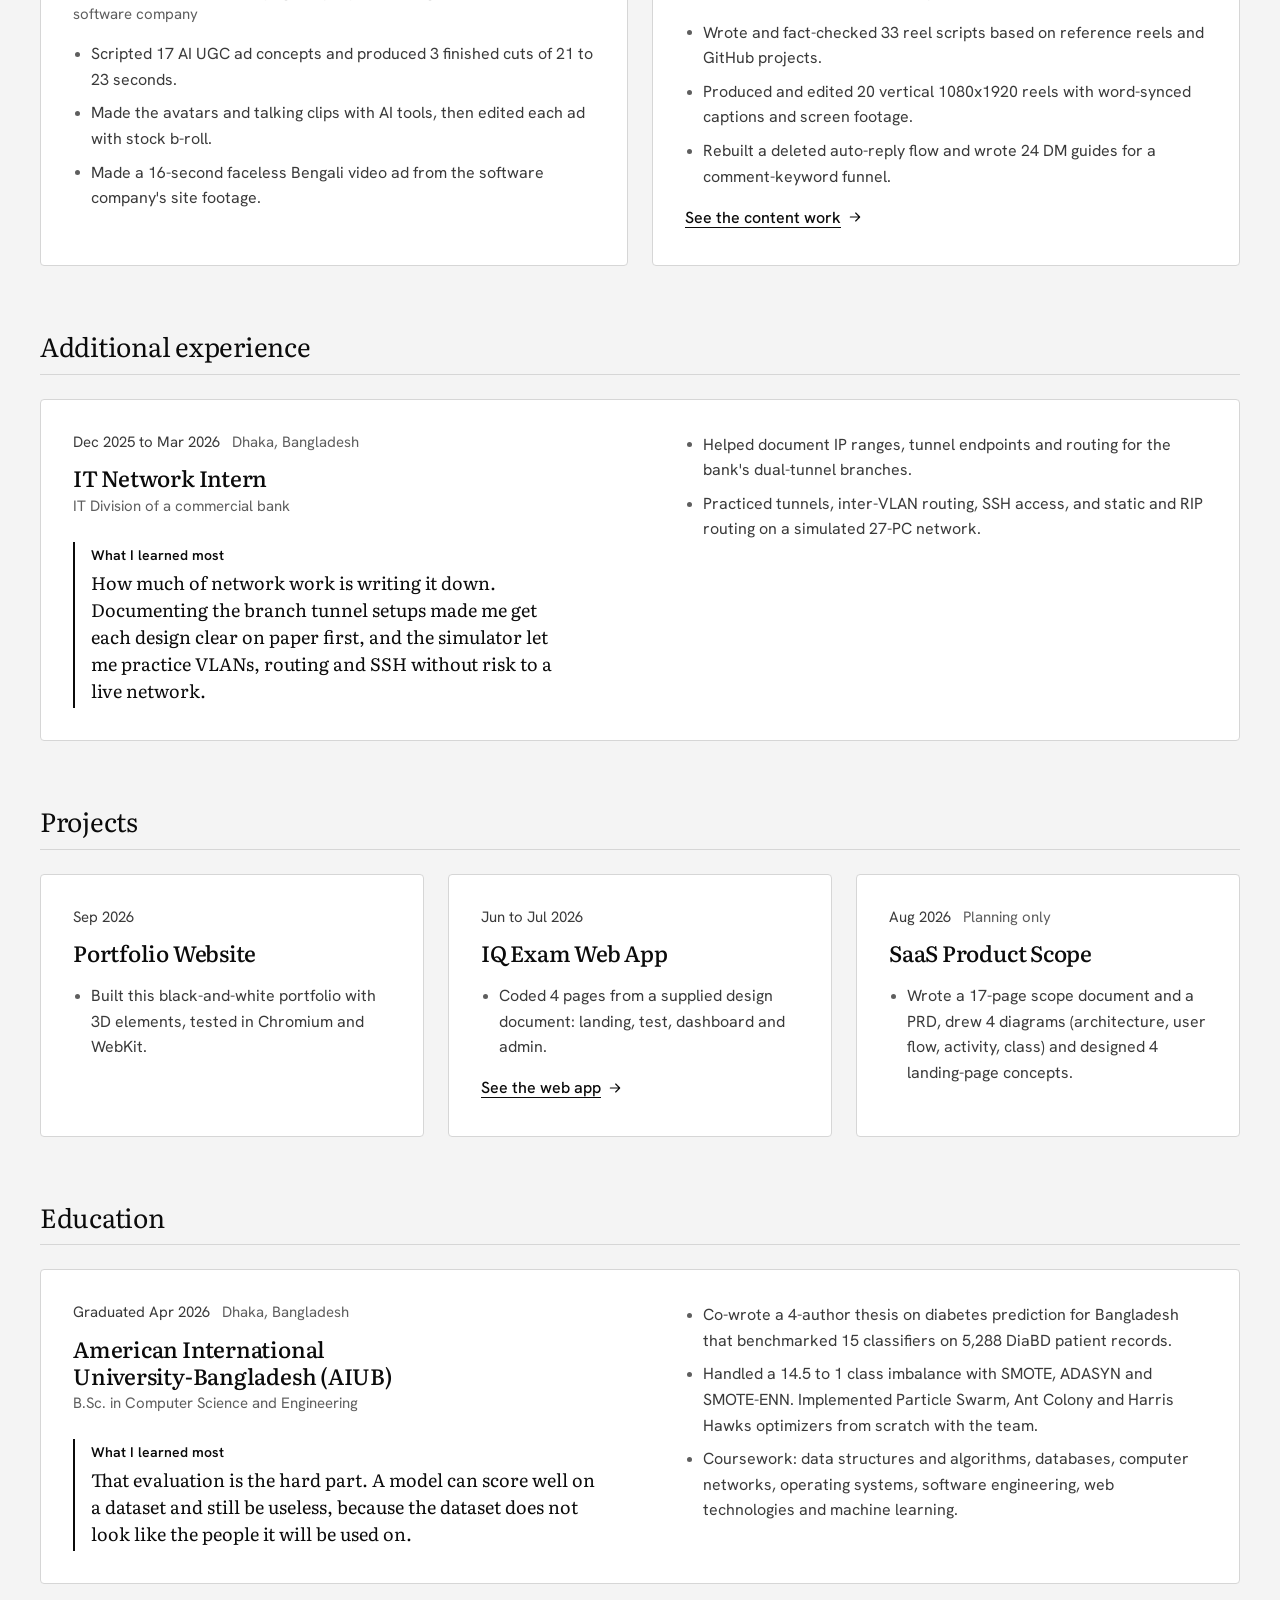
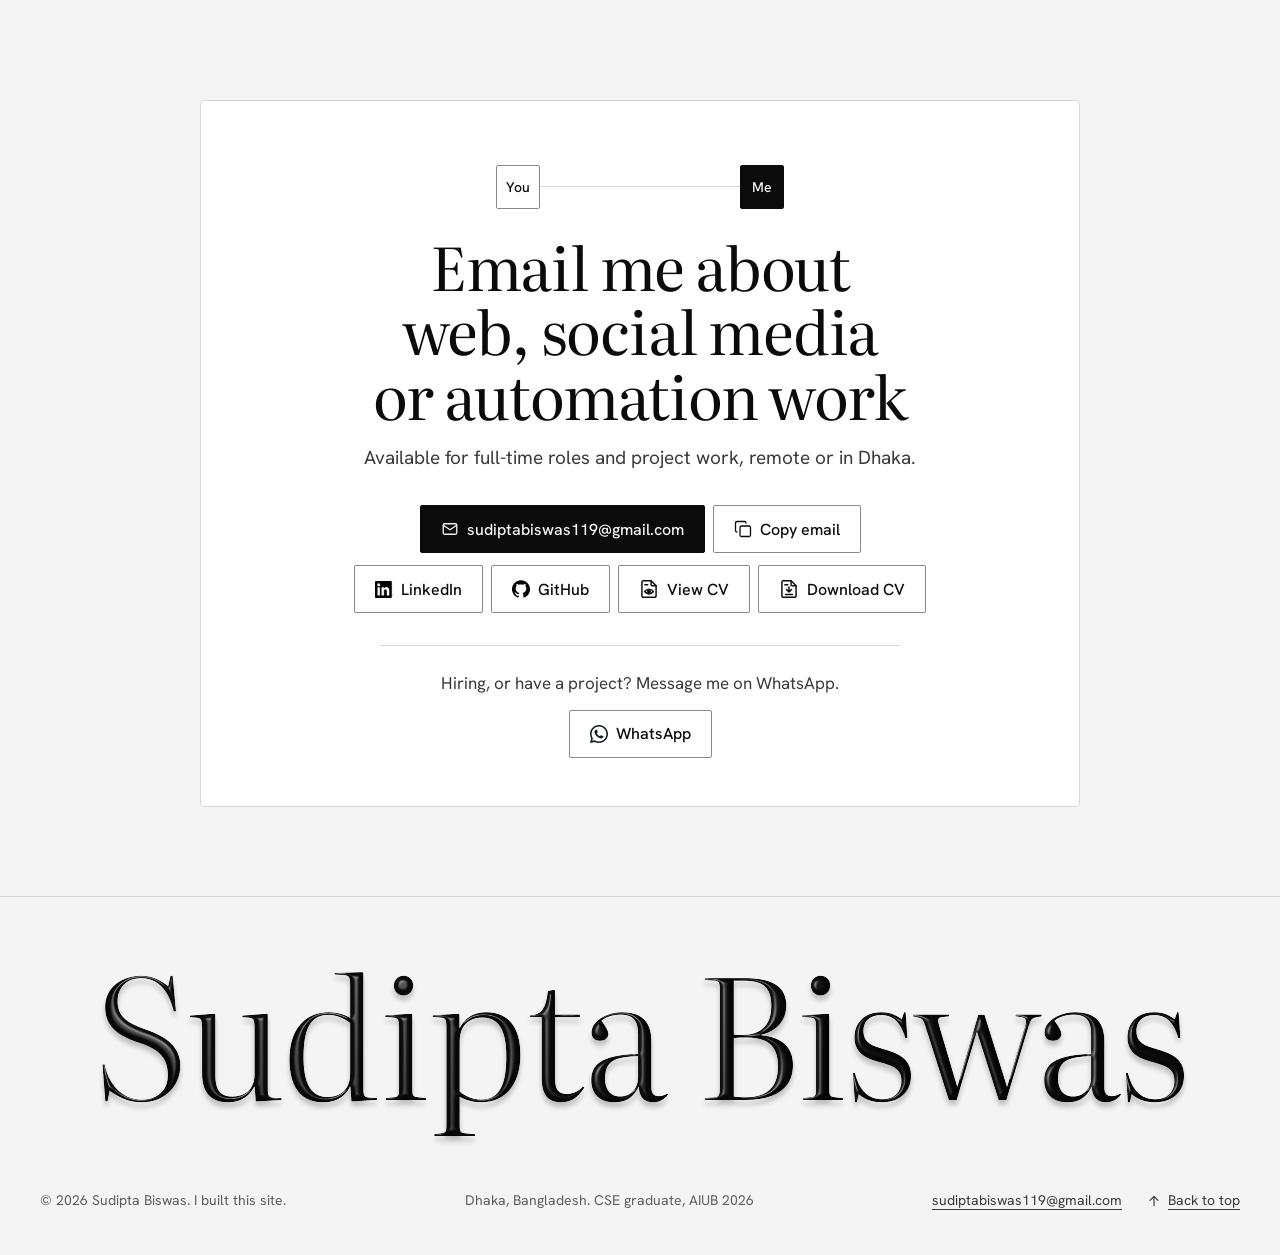
==== commit 5c4e4acc: "Redesign flip cards: name plus a hand-drawn figure on the front, examples on the back Services and A" ====
--- a/index.html
+++ b/index.html
@@ -40,84 +40,84 @@
 <script type="importmap">{"imports":{
   "three":"./assets/vendor/three/build/three.module.min.js",
   "three/addons/":"./assets/vendor/three/examples/jsm/",
-  "./js/config.js":"./js/config.js?v=19",
-  "./js/lib/dom.js":"./js/lib/dom.js?v=19",
-  "./js/lib/three-kit.js":"./js/lib/three-kit.js?v=19",
-  "./js/modules/badge/badge.js":"./js/modules/badge/badge.js?v=19",
-  "./js/modules/badge/index.js":"./js/modules/badge/index.js?v=19",
-  "./js/modules/badge/pointer.js":"./js/modules/badge/pointer.js?v=19",
-  "./js/modules/badge/rig.js":"./js/modules/badge/rig.js?v=19",
-  "./js/modules/badge/spring.js":"./js/modules/badge/spring.js?v=19",
-  "./js/modules/copy-email.js":"./js/modules/copy-email.js?v=19",
-  "./js/modules/flip.js":"./js/modules/flip.js?v=19",
-  "./js/modules/footer-light.js":"./js/modules/footer-light.js?v=19",
-  "./js/modules/globe.js":"./js/modules/globe.js?v=19",
-  "./js/modules/count-up.js":"./js/modules/count-up.js?v=19",
-  "./js/modules/lightbox.js":"./js/modules/lightbox.js?v=19",
-  "./js/modules/live-tags.js":"./js/modules/live-tags.js?v=19",
-  "./js/modules/menu.js":"./js/modules/menu.js?v=19",
-  "./js/modules/nav-state.js":"./js/modules/nav-state.js?v=19",
-  "./js/modules/reveal.js":"./js/modules/reveal.js?v=19",
-  "./js/modules/service-links.js":"./js/modules/service-links.js?v=19",
-  "./js/modules/slideshow.js":"./js/modules/slideshow.js?v=19",
-  "./js/modules/stat-3d.js":"./js/modules/stat-3d.js?v=19",
-  "./js/modules/theme.js":"./js/modules/theme.js?v=19",
-  "./js/modules/toast.js":"./js/modules/toast.js?v=19",
-  "./js/modules/work.js":"./js/modules/work.js?v=19"
+  "./js/config.js":"./js/config.js?v=20",
+  "./js/lib/dom.js":"./js/lib/dom.js?v=20",
+  "./js/lib/three-kit.js":"./js/lib/three-kit.js?v=20",
+  "./js/modules/badge/badge.js":"./js/modules/badge/badge.js?v=20",
+  "./js/modules/badge/index.js":"./js/modules/badge/index.js?v=20",
+  "./js/modules/badge/pointer.js":"./js/modules/badge/pointer.js?v=20",
+  "./js/modules/badge/rig.js":"./js/modules/badge/rig.js?v=20",
+  "./js/modules/badge/spring.js":"./js/modules/badge/spring.js?v=20",
+  "./js/modules/copy-email.js":"./js/modules/copy-email.js?v=20",
+  "./js/modules/flip.js":"./js/modules/flip.js?v=20",
+  "./js/modules/footer-light.js":"./js/modules/footer-light.js?v=20",
+  "./js/modules/globe.js":"./js/modules/globe.js?v=20",
+  "./js/modules/count-up.js":"./js/modules/count-up.js?v=20",
+  "./js/modules/lightbox.js":"./js/modules/lightbox.js?v=20",
+  "./js/modules/live-tags.js":"./js/modules/live-tags.js?v=20",
+  "./js/modules/menu.js":"./js/modules/menu.js?v=20",
+  "./js/modules/nav-state.js":"./js/modules/nav-state.js?v=20",
+  "./js/modules/reveal.js":"./js/modules/reveal.js?v=20",
+  "./js/modules/service-links.js":"./js/modules/service-links.js?v=20",
+  "./js/modules/slideshow.js":"./js/modules/slideshow.js?v=20",
+  "./js/modules/stat-3d.js":"./js/modules/stat-3d.js?v=20",
+  "./js/modules/theme.js":"./js/modules/theme.js?v=20",
+  "./js/modules/toast.js":"./js/modules/toast.js?v=20",
+  "./js/modules/work.js":"./js/modules/work.js?v=20"
 }}</script>
 <link rel="preconnect" href="https://fonts.googleapis.com" />
 <link rel="preconnect" href="https://fonts.gstatic.com" crossorigin />
 <link href="https://fonts.googleapis.com/css2?family=Literata:opsz,wght@7..72,300..600&amp;family=Hanken+Grotesk:wght@400..700&amp;display=swap" rel="stylesheet" />
 
 <!-- styles: tokens, base, layout, one file per section, motion last (order matters) -->
-<link rel="stylesheet" href="css/tokens.css?v=19" />
-<link rel="stylesheet" href="css/base.css?v=19" />
-<link rel="stylesheet" href="css/layout.css?v=19" />
-<link rel="stylesheet" href="css/components/a11y.css?v=19" />
-<link rel="stylesheet" href="css/components/controls.css?v=19" />
-<link rel="stylesheet" href="css/components/header.css?v=19" />
-<link rel="stylesheet" href="css/components/hero.css?v=19" />
-<link rel="stylesheet" href="css/components/badge.css?v=19" />
-<link rel="stylesheet" href="css/components/about.css?v=19" />
-<link rel="stylesheet" href="css/components/services.css?v=19" />
-<link rel="stylesheet" href="css/components/work.css?v=19" />
-<link rel="stylesheet" href="css/components/content.css?v=19" />
-<link rel="stylesheet" href="css/components/automation.css?v=19" />
-<link rel="stylesheet" href="css/components/skills.css?v=19" />
-<link rel="stylesheet" href="css/components/experience.css?v=19" />
-<link rel="stylesheet" href="css/components/contact.css?v=19" />
-<link rel="stylesheet" href="css/components/footer.css?v=19" />
-<link rel="stylesheet" href="css/components/lightbox.css?v=19" />
-<link rel="stylesheet" href="css/components/toast.css?v=19" />
-<link rel="stylesheet" href="css/components/slideshow.css?v=19" />
-<link rel="stylesheet" href="css/components/flip.css?v=19" />
-<link rel="stylesheet" href="css/motion.css?v=19" />
+<link rel="stylesheet" href="css/tokens.css?v=20" />
+<link rel="stylesheet" href="css/base.css?v=20" />
+<link rel="stylesheet" href="css/layout.css?v=20" />
+<link rel="stylesheet" href="css/components/a11y.css?v=20" />
+<link rel="stylesheet" href="css/components/controls.css?v=20" />
+<link rel="stylesheet" href="css/components/header.css?v=20" />
+<link rel="stylesheet" href="css/components/hero.css?v=20" />
+<link rel="stylesheet" href="css/components/badge.css?v=20" />
+<link rel="stylesheet" href="css/components/about.css?v=20" />
+<link rel="stylesheet" href="css/components/services.css?v=20" />
+<link rel="stylesheet" href="css/components/work.css?v=20" />
+<link rel="stylesheet" href="css/components/content.css?v=20" />
+<link rel="stylesheet" href="css/components/automation.css?v=20" />
+<link rel="stylesheet" href="css/components/skills.css?v=20" />
+<link rel="stylesheet" href="css/components/experience.css?v=20" />
+<link rel="stylesheet" href="css/components/contact.css?v=20" />
+<link rel="stylesheet" href="css/components/footer.css?v=20" />
+<link rel="stylesheet" href="css/components/lightbox.css?v=20" />
+<link rel="stylesheet" href="css/components/toast.css?v=20" />
+<link rel="stylesheet" href="css/components/slideshow.css?v=20" />
+<link rel="stylesheet" href="css/components/flip.css?v=20" />
+<link rel="stylesheet" href="css/motion.css?v=20" />
 <!-- scripts: fetched in parallel, run by js/main.js -->
-<link rel="modulepreload" href="js/main.js?v=19" />
-<link rel="modulepreload" href="js/config.js?v=19" />
-<link rel="modulepreload" href="js/lib/dom.js?v=19" />
-<link rel="modulepreload" href="js/lib/three-kit.js?v=19" />
-<link rel="modulepreload" href="js/modules/badge/index.js?v=19" />
-<link rel="modulepreload" href="js/modules/badge/badge.js?v=19" />
-<link rel="modulepreload" href="js/modules/badge/pointer.js?v=19" />
-<link rel="modulepreload" href="js/modules/badge/rig.js?v=19" />
-<link rel="modulepreload" href="js/modules/badge/spring.js?v=19" />
-<link rel="modulepreload" href="js/modules/copy-email.js?v=19" />
-<link rel="modulepreload" href="js/modules/flip.js?v=19" />
-<link rel="modulepreload" href="js/modules/footer-light.js?v=19" />
-<link rel="modulepreload" href="js/modules/globe.js?v=19" />
-<link rel="modulepreload" href="js/modules/count-up.js?v=19" />
-<link rel="modulepreload" href="js/modules/lightbox.js?v=19" />
-<link rel="modulepreload" href="js/modules/live-tags.js?v=19" />
-<link rel="modulepreload" href="js/modules/menu.js?v=19" />
-<link rel="modulepreload" href="js/modules/nav-state.js?v=19" />
-<link rel="modulepreload" href="js/modules/reveal.js?v=19" />
-<link rel="modulepreload" href="js/modules/service-links.js?v=19" />
-<link rel="modulepreload" href="js/modules/slideshow.js?v=19" />
-<link rel="modulepreload" href="js/modules/stat-3d.js?v=19" />
-<link rel="modulepreload" href="js/modules/theme.js?v=19" />
-<link rel="modulepreload" href="js/modules/toast.js?v=19" />
-<link rel="modulepreload" href="js/modules/work.js?v=19" />
+<link rel="modulepreload" href="js/main.js?v=20" />
+<link rel="modulepreload" href="js/config.js?v=20" />
+<link rel="modulepreload" href="js/lib/dom.js?v=20" />
+<link rel="modulepreload" href="js/lib/three-kit.js?v=20" />
+<link rel="modulepreload" href="js/modules/badge/index.js?v=20" />
+<link rel="modulepreload" href="js/modules/badge/badge.js?v=20" />
+<link rel="modulepreload" href="js/modules/badge/pointer.js?v=20" />
+<link rel="modulepreload" href="js/modules/badge/rig.js?v=20" />
+<link rel="modulepreload" href="js/modules/badge/spring.js?v=20" />
+<link rel="modulepreload" href="js/modules/copy-email.js?v=20" />
+<link rel="modulepreload" href="js/modules/flip.js?v=20" />
+<link rel="modulepreload" href="js/modules/footer-light.js?v=20" />
+<link rel="modulepreload" href="js/modules/globe.js?v=20" />
+<link rel="modulepreload" href="js/modules/count-up.js?v=20" />
+<link rel="modulepreload" href="js/modules/lightbox.js?v=20" />
+<link rel="modulepreload" href="js/modules/live-tags.js?v=20" />
+<link rel="modulepreload" href="js/modules/menu.js?v=20" />
+<link rel="modulepreload" href="js/modules/nav-state.js?v=20" />
+<link rel="modulepreload" href="js/modules/reveal.js?v=20" />
+<link rel="modulepreload" href="js/modules/service-links.js?v=20" />
+<link rel="modulepreload" href="js/modules/slideshow.js?v=20" />
+<link rel="modulepreload" href="js/modules/stat-3d.js?v=20" />
+<link rel="modulepreload" href="js/modules/theme.js?v=20" />
+<link rel="modulepreload" href="js/modules/toast.js?v=20" />
+<link rel="modulepreload" href="js/modules/work.js?v=20" />
 </head>
 <body>
 <a class="skip" href="#main">Skip to main content</a>
@@ -291,47 +291,50 @@
     <div class="sh"><h2 tabindex="-1">What you can hire me for</h2></div>
     <div class="svc-grid">
       <article class="svc flip"><div class="flip-in">
-        <div class="flip-face flip-front"><h3>Websites for local businesses</h3></div>
+        <div class="flip-face flip-front"><h3>Websites for local businesses</h3><svg class="spec-art" viewBox="0 0 300 150" fill="none" stroke="currentColor" stroke-linecap="round" stroke-linejoin="round" aria-hidden="true" focusable="false"><rect x="6" y="6" width="236" height="138" rx="3"/><path d="M6 22H242"/><circle cx="16" cy="14" r="2.2"/><circle cx="24" cy="14" r="2.2"/><circle cx="32" cy="14" r="2.2"/><rect x="50" y="10" width="120" height="8" rx="1.5"/><rect x="18" y="30" width="16" height="6" rx="1"/><path d="M150 33H160"/><path d="M166 33H176"/><path d="M182 33H192"/><rect x="202" y="29" width="26" height="8" rx="1"/><path d="M18 54H120"/><path d="M18 63H104"/><path d="M18 77H100"/><path d="M18 83H90"/><rect x="18" y="93" width="30" height="10" rx="1"/><rect x="54" y="93" width="28" height="10" rx="1"/><rect x="134" y="44" width="96" height="62" rx="1"/><path d="M134 106L158 80L171 92L190 72L230 103"/><circle cx="211" cy="58" r="5"/><path class="h" d="M18 96L21 93M18 99L24 93M18 102L27 93M20 103L30 93M23 103L33 93M26 103L36 93M29 103L39 93M32 103L42 93M35 103L45 93M38 103L48 93M41 103L48 96M44 103L48 99M47 103L48 102"/><rect x="18" y="116" width="66" height="20" rx="1"/><rect x="91" y="116" width="66" height="20" rx="1"/><rect x="164" y="116" width="66" height="20" rx="1"/><path d="M24 123H56"/><path d="M97 123H129"/><path d="M170 123H202"/><path class="fill" d="M44 98v12l3-2.8 2.3 5 2-.9-2.3-5h4.2z"/><rect x="254" y="40" width="40" height="104" rx="5"/><path d="M268 46H280"/><path d="M260 58H288"/><path d="M260 63H280"/><rect x="260" y="70" width="28" height="22" rx="1"/><path d="M260 92L270 81L276 87L288 76"/><path d="M260 100H288"/><path d="M260 105H282"/><rect x="260" y="113" width="18" height="7" rx="1"/><path d="M268 138H280"/></svg></div>
         <div class="flip-face flip-back">
         <p>I've built 63 websites and demos: 32 redesigns of real local businesses, 25 of them live, plus 18 niche templates and 13 demos. I add before/after sliders, service-area maps, business schema and a chat widget I wrote myself. One plumbing demo has its own booking backend.</p>
+        <div class="flip-ex"><img src="assets/images/thumbs/millennial.jpg" alt="Med spa website, North Austin" width="1000" height="1000" loading="lazy" decoding="async" /><img src="assets/images/thumbs/hargrove.jpg" alt="Plumbing site with a booking backend" width="1000" height="1000" loading="lazy" decoding="async" /><img src="assets/images/thumbs/ulala.jpg" alt="Bilingual med spa website, North Austin" width="1000" height="1000" loading="lazy" decoding="async" /></div>
         <a class="textlink svc-go" href="#projects" data-filter="all"><span>See the websites</span><svg viewBox="0 0 24 24" fill="none" stroke="currentColor" stroke-width="1.75" stroke-linecap="round" stroke-linejoin="round" aria-hidden="true" focusable="false"><path d="M5 12h14M13 6l6 6-6 6"/></svg></a>
         </div>
       </div></article>
       <article class="svc flip"><div class="flip-in">
-        <div class="flip-face flip-front"><h3>Short-form video and social media</h3></div>
+        <div class="flip-face flip-front"><h3>Short-form video and social media</h3><svg class="spec-art" viewBox="0 0 300 150" fill="none" stroke="currentColor" stroke-linecap="round" stroke-linejoin="round" aria-hidden="true" focusable="false"><path d="M22 8L22 142"/><path d="M80 8L80 142"/><rect x="26" y="12" width="4" height="6" rx="0.5"/><rect x="72" y="12" width="4" height="6" rx="0.5"/><rect x="26" y="24" width="4" height="6" rx="0.5"/><rect x="72" y="24" width="4" height="6" rx="0.5"/><rect x="26" y="36" width="4" height="6" rx="0.5"/><rect x="72" y="36" width="4" height="6" rx="0.5"/><rect x="26" y="48" width="4" height="6" rx="0.5"/><rect x="72" y="48" width="4" height="6" rx="0.5"/><rect x="26" y="60" width="4" height="6" rx="0.5"/><rect x="72" y="60" width="4" height="6" rx="0.5"/><rect x="26" y="72" width="4" height="6" rx="0.5"/><rect x="72" y="72" width="4" height="6" rx="0.5"/><rect x="26" y="84" width="4" height="6" rx="0.5"/><rect x="72" y="84" width="4" height="6" rx="0.5"/><rect x="26" y="96" width="4" height="6" rx="0.5"/><rect x="72" y="96" width="4" height="6" rx="0.5"/><rect x="26" y="108" width="4" height="6" rx="0.5"/><rect x="72" y="108" width="4" height="6" rx="0.5"/><rect x="26" y="120" width="4" height="6" rx="0.5"/><rect x="72" y="120" width="4" height="6" rx="0.5"/><rect x="26" y="132" width="4" height="6" rx="0.5"/><rect x="72" y="132" width="4" height="6" rx="0.5"/><rect x="36" y="12" width="30" height="28" rx="1"/><rect x="36" y="46" width="30" height="28" rx="1"/><rect x="36" y="80" width="30" height="28" rx="1"/><rect x="36" y="114" width="30" height="26" rx="1"/><path d="M42 32L50 22L56 28L60 24"/><circle cx="51" cy="60" r="5"/><path d="M42 72Q51 64 60 72"/><path d="M40 94H62"/><path d="M44 99H58"/><path d="M42 132L48 124L54 130L60 122"/><rect x="112" y="8" width="74" height="132" rx="8"/><path d="M142 14H156"/><path d="M120 22H147"/><path d="M151 22H178"/><rect x="122" y="70" width="54" height="13" rx="1"/><path class="h" d="M122 73L125 70M122 76L128 70M122 79L131 70M122 82L134 70M124 83L137 70M127 83L140 70M130 83L143 70M133 83L146 70M136 83L149 70M139 83L152 70M142 83L155 70M145 83L158 70M148 83L161 70M151 83L164 70M154 83L167 70M157 83L170 70M160 83L173 70M163 83L176 70M166 83L176 73M169 83L176 76M172 83L176 79M175 83L176 82"/><path d="M128 94H170"/><path d="M134 100H164"/><path d="M122 118H146"/><path d="M122 124H164"/><path d="M142 134H156"/><path d="M172 44c-2-3-6-1-4 2l4 4 4-4c2-3-2-5-4-2z"/><rect x="168" y="56" width="8" height="6" rx="1"/><path d="M168 70l4 3 4-3M172 64v9"/><path d="M100 8L100 62"/><path d="M100 86L100 140"/><path d="M97 8H103"/><path d="M97 140H103"/><g class="lbl"><text x="100" y="78">16</text></g><path class="thin" d="M204 40H296"/><rect x="204" y="48" width="30" height="14" rx="1"/><rect x="236" y="48" width="26" height="14" rx="1"/><rect x="264" y="48" width="32" height="14" rx="1"/><rect x="204" y="70" width="12" height="8" rx="1"/><rect x="218" y="70" width="18" height="8" rx="1"/><rect x="238" y="70" width="14" height="8" rx="1"/><rect x="254" y="70" width="20" height="8" rx="1"/><rect x="276" y="70" width="20" height="8" rx="1"/><path d="M204 96L208 89L212 101L216 86L220 100L224 88L228 102L232 87L236 99L240 90L244 104L248 92L252 103L256 86L260 101L264 93L268 102L272 87L276 100L280 89L284 101L288 88L292 99L296 93"/><path d="M246 34L246 114"/><path d="M242 30h8l-4 5z"/><path d="M204 126H296"/><path d="M204 123L204 129"/><path d="M250 123L250 129"/><path d="M296 123L296 129"/></svg></div>
         <div class="flip-face flip-back">
         <p>For a US creator brand in AI and developer tools I wrote and fact-checked 33 reel scripts, then produced and edited 20 vertical reels with word-synced captions. I also wrote 24 DM guides for a comment-keyword funnel and helped run the brand's online community.</p>
+        <div class="flip-ex flip-ex-tall"><img src="assets/images/thumbs/reel-entry.jpg" alt="Frame from the short video Entry Point" width="700" height="1000" loading="lazy" decoding="async" /><img src="assets/images/thumbs/reel-productivity-trap.jpg" alt="Frame from the short video The Productivity Trap" width="704" height="1000" loading="lazy" decoding="async" /></div>
         <a class="textlink svc-go" href="#content"><span>See the content work</span><svg viewBox="0 0 24 24" fill="none" stroke="currentColor" stroke-width="1.75" stroke-linecap="round" stroke-linejoin="round" aria-hidden="true" focusable="false"><path d="M5 12h14M13 6l6 6-6 6"/></svg></a>
         </div>
       </div></article>
       <article class="svc flip"><div class="flip-in">
-        <div class="flip-face flip-front"><h3>AI UGC video ads</h3></div>
+        <div class="flip-face flip-front"><h3>AI UGC video ads</h3><svg class="spec-art" viewBox="0 0 300 150" fill="none" stroke="currentColor" stroke-linecap="round" stroke-linejoin="round" aria-hidden="true" focusable="false"><path d="M14 71L14 79"/><path d="M20 67L20 83"/><path d="M26 61L26 89"/><path d="M32 65L32 85"/><path d="M38 55L38 95"/><path d="M44 48L44 102"/><path d="M50 58L50 92"/><path d="M56 63L56 87"/><path d="M62 52L62 98"/><path d="M68 60L68 90"/><path d="M74 66L74 84"/><path d="M80 70L80 80"/><path d="M86 72L86 78"/><rect x="106" y="8" width="74" height="132" rx="8"/><path d="M136 14H150"/><circle cx="143" cy="54" r="15"/><path d="M112 116Q114 80 143 76Q172 80 174 116"/><path d="M164 46q4 8 0 16M170 42q6 12 0 24"/><rect x="118" y="112" width="50" height="11" rx="1"/><path class="h" d="M118 115L121 112M118 118L124 112M118 121L127 112M119 123L130 112M122 123L133 112M125 123L136 112M128 123L139 112M131 123L142 112M134 123L145 112M137 123L148 112M140 123L151 112M143 123L154 112M146 123L157 112M149 123L160 112M152 123L163 112M155 123L166 112M158 123L168 113M161 123L168 116M164 123L168 119M167 123L168 122"/><path d="M124 130H162"/><rect x="200" y="14" width="90" height="34" rx="1"/><path d="M200 48L222 30L234 40L252 24L290 46"/><rect x="200" y="58" width="90" height="34" rx="1"/><path d="M200 82H290"/><path d="M214 82V68h10v14M238 82V64h14v18M264 82V72h8v10"/><rect x="200" y="102" width="90" height="34" rx="1"/><circle cx="245" cy="119" r="9"/><path d="M242 114v10l8-5z"/><path class="dash" d="M180 60L196 40"/><path class="dash" d="M180 76H196"/><path class="dash" d="M180 92L196 112"/></svg></div>
         <div class="flip-face flip-back">
         <p>I script and produce AI UGC ads: an AI avatar, talking clips and a cloned voice, cut with captions and stock b-roll. As a freelancer I scripted 17 ad concepts and finished 3 cuts of 21 to 23 seconds, and made a 16-second Bengali video ad for a Bangladeshi software company.</p>
         <a class="textlink svc-go" href="#experience"><span>Read about the role</span><svg viewBox="0 0 24 24" fill="none" stroke="currentColor" stroke-width="1.75" stroke-linecap="round" stroke-linejoin="round" aria-hidden="true" focusable="false"><path d="M5 12h14M13 6l6 6-6 6"/></svg></a>
         </div>
       </div></article>
       <article class="svc flip"><div class="flip-in">
-        <div class="flip-face flip-front"><h3>AI tools and automation</h3></div>
+        <div class="flip-face flip-front"><h3>AI tools and automation</h3><svg class="spec-art" viewBox="0 0 300 150" fill="none" stroke="currentColor" stroke-linecap="round" stroke-linejoin="round" aria-hidden="true" focusable="false"><path d="M150 33L54 55"/><path d="M150 33L104 111"/><path d="M150 33L196 111"/><path d="M150 33L246 55"/><path class="dash" d="M70 66H230"/><path d="M62 77L96 111"/><path d="M120 122H180"/><path d="M204 111L238 77"/><rect x="134" y="11" width="32" height="22" rx="2"/><rect x="38" y="55" width="32" height="22" rx="2"/><rect x="88" y="111" width="32" height="22" rx="2"/><rect x="180" y="111" width="32" height="22" rx="2"/><rect x="230" y="55" width="32" height="22" rx="2"/><circle class="fill" cx="150" cy="33" r="1.8"/><circle class="fill" cx="54" cy="55" r="1.8"/><circle class="fill" cx="104" cy="111" r="1.8"/><circle class="fill" cx="196" cy="111" r="1.8"/><circle class="fill" cx="246" cy="55" r="1.8"/><circle class="fill" cx="70" cy="66" r="1.8"/><circle class="fill" cx="230" cy="66" r="1.8"/><circle class="fill" cx="62" cy="77" r="1.8"/><circle class="fill" cx="96" cy="111" r="1.8"/><circle class="fill" cx="120" cy="122" r="1.8"/><circle class="fill" cx="180" cy="122" r="1.8"/><circle class="fill" cx="204" cy="111" r="1.8"/><circle class="fill" cx="238" cy="77" r="1.8"/><circle cx="150" cy="22" r="5"/><path d="M141 22H159"/><path d="M150 14L150 30"/><circle cx="49" cy="66" r="4"/><path d="M55 70l5-8 5 8z"/><path d="M95 118H113"/><path d="M95 122H110"/><path d="M95 126H107"/><path d="M191 117l-5 5 5 5M201 117l5 5-5 5M198 116l-4 12"/><path d="M239 66l4 4 9-9"/></svg></div>
         <div class="flip-face flip-back">
         <p>I write Python tools and AI agents for jobs I repeat. A team of 5 AI agents plans, designs, writes, builds and reviews websites, and it helped make this one. Other tools set up new web projects, copy a database's structure and schedule social posts.</p>
         <a class="textlink svc-go" href="#automation"><span>See the tools I built</span><svg viewBox="0 0 24 24" fill="none" stroke="currentColor" stroke-width="1.75" stroke-linecap="round" stroke-linejoin="round" aria-hidden="true" focusable="false"><path d="M5 12h14M13 6l6 6-6 6"/></svg></a>
         </div>
       </div></article>
       <article class="svc flip"><div class="flip-in">
-        <div class="flip-face flip-front"><h3>Lead lists and redesign outreach</h3></div>
+        <div class="flip-face flip-front"><h3>Lead lists and redesign outreach</h3><svg class="spec-art" viewBox="0 0 300 150" fill="none" stroke="currentColor" stroke-linecap="round" stroke-linejoin="round" aria-hidden="true" focusable="false"><rect x="24" y="6" width="170" height="138" rx="2"/><path d="M24 20H194"/><path d="M34 13H70"/><rect x="34" y="29" width="10" height="10" rx="1"/><path d="M52 34H148"/><path class="thin" d="M24 43H194"/><path d="M36 34l3 3 6-7"/><rect x="34" y="47" width="10" height="10" rx="1"/><path d="M52 52H132"/><path class="thin" d="M24 61H194"/><path d="M36 52l3 3 6-7"/><rect x="34" y="65" width="10" height="10" rx="1"/><path d="M52 70H156"/><path class="thin" d="M24 79H194"/><path d="M36 70H42"/><rect x="34" y="83" width="10" height="10" rx="1"/><path d="M52 88H122"/><path class="thin" d="M24 97H194"/><path d="M36 88l3 3 6-7"/><rect x="34" y="101" width="10" height="10" rx="1"/><path d="M52 106H142"/><path class="thin" d="M24 115H194"/><path d="M36 106l3 3 6-7"/><rect x="34" y="119" width="10" height="10" rx="1"/><path d="M52 124H136"/><path class="thin" d="M24 133H194"/><path d="M36 124l3 3 6-7"/><circle class="lens" cx="212" cy="80" r="36"/><circle cx="212" cy="80" r="30"/><path d="M237.5 105.5L270 138M244 99L276.5 131.5M270 138l6.5-6.5"/><rect x="193" y="68" width="16" height="16" rx="1.5"/><path d="M196 76l5 5 10-12"/><path d="M215 72H236"/><path d="M215 80H230"/><path class="thin" d="M215 88H234"/></svg></div>
         <div class="flip-face flip-back">
         <p>I find local businesses whose websites need work. I pulled 27 Austin-area med spas, qualified 23 from screenshots of their sites, then built a redesign demo and drafted an outreach email for 16 of them, tracked in a pipeline.</p>
         <a class="textlink svc-go" href="#xp-leads"><span>Read how I ran it</span><svg viewBox="0 0 24 24" fill="none" stroke="currentColor" stroke-width="1.75" stroke-linecap="round" stroke-linejoin="round" aria-hidden="true" focusable="false"><path d="M5 12h14M13 6l6 6-6 6"/></svg></a>
         </div>
       </div></article>
       <article class="svc svc-3d flip"><div class="flip-in">
-        <div class="flip-face flip-front"><h3>3D and motion for websites</h3></div>
+        <div class="flip-face flip-front"><h3>3D and motion for websites</h3><svg class="spec-art" viewBox="0 0 300 150" fill="none" stroke="currentColor" stroke-linecap="round" stroke-linejoin="round" aria-hidden="true" focusable="false"><ellipse class="dash" cx="150.0" cy="111.5" rx="124" ry="26"/><path d="M250.0 127.0l12-.5-7 9"/><path d="M206.3 118L161.3 144"/><path d="M161.3 144L93.7 105"/><path d="M206.3 118L206.3 80"/><path d="M161.3 144L161.3 106"/><path d="M93.7 105L93.7 67"/><path d="M206.3 80L161.3 106"/><path d="M161.3 106L93.7 67"/><path d="M206.3 80L183.8 63"/><path d="M161.3 106L183.8 63"/><path d="M93.7 67L116.2 24"/><path d="M116.2 24L183.8 63"/><path class="dash" d="M138.7 79L206.3 118"/><path class="dash" d="M138.7 79L93.7 105"/><path class="dash" d="M138.7 79L138.7 41"/><path class="dash" d="M138.7 41L206.3 80"/><path class="dash" d="M138.7 41L93.7 67"/><path class="dash" d="M138.7 41L116.2 24"/><path d="M138.7 131.0L138.7 107.0L149.1 113.0L149.1 137.0"/><path d="M105.8 98.0L105.8 84.0L124.9 95.0L124.9 109.0Z"/><path d="M115.4 103.5L115.4 89.5"/><path d="M105.8 91.0L124.9 102.0"/><path d="M192.4 112.0L192.4 98.0L175.1 108.0L175.1 122.0Z"/><path d="M121.4 57.2L121.4 41.2L130.1 46.2L130.1 62.2"/><path d="M121.4 41.2L126.6 38.2L135.3 43.2L130.1 46.2"/></svg></div>
         <div class="flip-face flip-back">
         <div class="svc-top">
           <div class="globe" aria-hidden="true"><span class="globe-hint">Drag to spin</span></div>
           <p>I add 3D to websites with Three.js, like a house you can orbit and a shader background, and you can run them live from my projects. The 3D on this site, this globe included, is Three.js too.</p>
         </div>
+        <div class="flip-ex"><img src="assets/images/thumbs/house-3d.jpg" alt="Interactive 3D house model" width="1000" height="848" loading="lazy" decoding="async" /><img src="assets/images/thumbs/aether-hero.jpg" alt="Aurora shader hero" width="1000" height="906" loading="lazy" decoding="async" /><img src="assets/images/thumbs/ripple-effect.jpg" alt="Cell grid ripple demo" width="991" height="622" loading="lazy" decoding="async" /></div>
         <a class="textlink svc-go" href="#projects" data-filter="3d"><span>See the 3D work</span><svg viewBox="0 0 24 24" fill="none" stroke="currentColor" stroke-width="1.75" stroke-linecap="round" stroke-linejoin="round" aria-hidden="true" focusable="false"><path d="M5 12h14M13 6l6 6-6 6"/></svg></a>
         </div>
       </div></article>
@@ -575,19 +578,19 @@
     <div class="sh"><h2 id="automation-h" tabindex="-1">AI tools and agents I built</h2><p class="sh-intro">I built these for jobs I kept doing by hand.</p></div>
     <div class="at-grid">
       <article class="at at-lead flip"><div class="flip-in">
-        <div class="flip-face flip-front"><p class="at-n">5</p><h3>AI agents that build websites</h3></div>
+        <div class="flip-face flip-front"><p class="at-n">5</p><h3>AI agents that build websites</h3><svg class="spec-art" viewBox="0 0 300 130" fill="none" stroke="currentColor" stroke-linecap="round" stroke-linejoin="round" aria-hidden="true" focusable="false"><rect x="14" y="52" width="26" height="26" rx="2"/><g class="lbl"><text x="27" y="69">A</text></g><path d="M40 65H54"/><path d="M50 61l4 4-4 4"/><rect x="54" y="52" width="26" height="26" rx="2"/><g class="lbl"><text x="67" y="69">B</text></g><path d="M80 65H94"/><path d="M90 61l4 4-4 4"/><rect x="94" y="52" width="26" height="26" rx="2"/><g class="lbl"><text x="107" y="69">C</text></g><path d="M120 65H134"/><path d="M130 61l4 4-4 4"/><rect x="134" y="52" width="26" height="26" rx="2"/><g class="lbl"><text x="147" y="69">D</text></g><path d="M160 65H174"/><path d="M170 61l4 4-4 4"/><rect x="174" y="52" width="26" height="26" rx="2"/><g class="lbl"><text x="187" y="69">E</text></g><path d="M200 65H214"/><path d="M210 61l4 4-4 4"/><rect x="218" y="30" width="74" height="70" rx="2"/><path d="M218 42H292"/><path d="M226 54H270"/><path d="M226 62H258"/><rect x="226" y="70" width="30" height="20" rx="1"/><path d="M262 74H284"/><path d="M262 80H280"/><path d="M270 94l5 5 10-11"/><path class="thin" d="M14 110H200"/><path d="M14 106L14 114"/><path d="M200 106L200 114"/><path d="M27 40v-8h160v8" class="dash"/></svg></div>
         <div class="flip-face flip-back"><p>A director, designer, writer, builder and critic work as one team, test pages in a browser and flag AI-sounding copy. I built this site with them.</p></div>
       </div></article>
       <article class="at flip"><div class="flip-in">
-        <div class="flip-face flip-front"><h3>A project setup tool</h3></div>
+        <div class="flip-face flip-front"><h3>A project setup tool</h3><svg class="spec-art" viewBox="0 0 300 130" fill="none" stroke="currentColor" stroke-linecap="round" stroke-linejoin="round" aria-hidden="true" focusable="false"><path d="M14 18h22l5 6h36v26H14z"/><path d="M24 50L24 114"/><path d="M24 66H40"/><path d="M44 58h12l3 4h21v12H44z"/><path d="M24 90H40"/><path d="M44 82h12l3 4h21v12H44z"/><path d="M24 114H40"/><path d="M44 106h12l3 4h21v12H44z"/><path class="dash" d="M88 90H148"/><path d="M144 86l4 4-4 4"/><path class="thin" d="M88 66H120"/><path class="thin" d="M88 114H120"/><rect x="156" y="18" width="132" height="104" rx="2"/><path d="M156 32H288"/><rect x="166" y="42" width="34" height="70" rx="1"/><rect x="208" y="42" width="70" height="30" rx="1"/><rect x="208" y="80" width="32" height="32" rx="1"/><rect x="246" y="80" width="32" height="32" rx="1"/></svg></div>
         <div class="flip-face flip-back"><p>It lays out the production folder structure for a new web project before any code is written. This site's folders came from it.</p></div>
       </div></article>
       <article class="at flip"><div class="flip-in">
-        <div class="flip-face flip-front"><h3>A database cloner</h3></div>
+        <div class="flip-face flip-front"><h3>A database cloner</h3><svg class="spec-art" viewBox="0 0 300 130" fill="none" stroke="currentColor" stroke-linecap="round" stroke-linejoin="round" aria-hidden="true" focusable="false"><ellipse cx="50" cy="30" rx="32.0" ry="7"/><path d="M18.0 30V102a32.0 7 0 0 0 64 0V30"/><path d="M18.0 54.0a32.0 7 0 0 0 64 0M18.0 78.0a32.0 7 0 0 0 64 0"/><ellipse cx="250" cy="30" rx="32.0" ry="7"/><path d="M218.0 30V102a32.0 7 0 0 0 64 0V30"/><path d="M218.0 54.0a32.0 7 0 0 0 64 0M218.0 78.0a32.0 7 0 0 0 64 0"/><path class="dash" d="M92 66H208"/><rect x="104" y="60" width="10" height="12" rx="1"/><rect x="124" y="60" width="10" height="12" rx="1"/><rect x="144" y="60" width="10" height="12" rx="1"/><rect x="164" y="60" width="10" height="12" rx="1"/><rect x="184" y="60" width="10" height="12" rx="1"/><rect x="204" y="60" width="10" height="12" rx="1"/><path d="M202 60l6 6-6 6"/><circle cx="150" cy="104" r="14"/><path d="M150 104L150 95"/><path d="M150 104L157 107"/><path d="M146 88H154"/><path d="M150 88L150 90"/><path class="thin" d="M18 122H82"/><path class="thin" d="M218 122H282"/></svg></div>
         <div class="flip-face flip-back"><p>It copies the tables and fields of a database into a new one. It paces its requests to stay under rate limits.</p></div>
       </div></article>
       <article class="at flip"><div class="flip-in">
-        <div class="flip-face flip-front"><h3>Post scheduling workflows</h3></div>
+        <div class="flip-face flip-front"><h3>Post scheduling workflows</h3><svg class="spec-art" viewBox="0 0 300 130" fill="none" stroke="currentColor" stroke-linecap="round" stroke-linejoin="round" aria-hidden="true" focusable="false"><rect x="14" y="18" width="176" height="104" rx="2"/><path d="M14 36H190"/><path d="M44 10L44 24"/><path d="M160 10L160 24"/><path class="thin" d="M39.1429 36L39.1429 122"/><path class="thin" d="M64.2857 36L64.2857 122"/><path class="thin" d="M89.4286 36L89.4286 122"/><path class="thin" d="M114.571 36L114.571 122"/><path class="thin" d="M139.714 36L139.714 122"/><path class="thin" d="M164.857 36L164.857 122"/><path class="thin" d="M14 57.5H190"/><path class="thin" d="M14 79H190"/><path class="thin" d="M14 100.5H190"/><rect x="44.1429" y="40" width="15.1429" height="13.5" rx="1"/><path class="h" d="M44.1429 43L47.1429 40M44.1429 46L50.1429 40M44.1429 49L53.1429 40M44.1429 52L56.1429 40M45.6429 53.5L59.1429 40M48.6429 53.5L59.2857 42.8571M51.6429 53.5L59.2857 45.8571M54.6429 53.5L59.2857 48.8571M57.6429 53.5L59.2857 51.8571"/><rect x="94.4286" y="61.5" width="15.1429" height="13.5" rx="1"/><path class="h" d="M94.4286 64.5L97.4286 61.5M94.4286 67.5L100.429 61.5M94.4286 70.5L103.429 61.5M94.4286 73.5L106.429 61.5M95.9286 75L109.429 61.5M98.9286 75L109.571 64.3571M101.929 75L109.571 67.3571M104.929 75L109.571 70.3571M107.929 75L109.571 73.3571"/><rect x="144.714" y="61.5" width="15.1429" height="13.5" rx="1"/><path class="h" d="M144.714 64.5L147.714 61.5M144.714 67.5L150.714 61.5M144.714 70.5L153.714 61.5M144.714 73.5L156.714 61.5M146.214 75L159.714 61.5M149.214 75L159.857 64.3571M152.214 75L159.857 67.3571M155.214 75L159.857 70.3571M158.214 75L159.857 73.3571"/><rect x="69.2857" y="83" width="15.1429" height="13.5" rx="1"/><path class="h" d="M69.2857 86L72.2857 83M69.2857 89L75.2857 83M69.2857 92L78.2857 83M69.2857 95L81.2857 83M70.7857 96.5L84.2857 83M73.7857 96.5L84.4286 85.8571M76.7857 96.5L84.4286 88.8571M79.7857 96.5L84.4286 91.8571M82.7857 96.5L84.4286 94.8571"/><rect x="119.571" y="104.5" width="15.1429" height="13.5" rx="1"/><path class="h" d="M119.571 107.5L122.571 104.5M119.571 110.5L125.571 104.5M119.571 113.5L128.571 104.5M119.571 116.5L131.571 104.5M121.071 118L134.571 104.5M124.071 118L134.714 107.357M127.071 118L134.714 110.357M130.071 118L134.714 113.357M133.071 118L134.714 116.357"/><rect x="169.857" y="83" width="15.1429" height="13.5" rx="1"/><path class="h" d="M169.857 86L172.857 83M169.857 89L175.857 83M169.857 92L178.857 83M169.857 95L181.857 83M171.357 96.5L184.857 83M174.357 96.5L185 85.8571M177.357 96.5L185 88.8571M180.357 96.5L185 91.8571M183.357 96.5L185 94.8571"/><circle cx="236" cy="56" r="26"/><path d="M236 56L236 40"/><path d="M236 56L248 62"/><path d="M258 56H261"/><path d="M255.1 67L257.7 68.5"/><path d="M247 75.1L248.5 77.7"/><path d="M236 78L236 81"/><path d="M225 75.1L223.5 77.7"/><path d="M216.9 67L214.3 68.5"/><path d="M214 56H211"/><path d="M216.9 45L214.3 43.5"/><path d="M225 36.9L223.5 34.3"/><path d="M236 34L236 31"/><path d="M247 36.9L248.5 34.3"/><path d="M255.1 45L257.7 43.5"/><path d="M212 104l66-14-24 30-8-10z"/><path d="M246 110L278 90"/></svg></div>
         <div class="flip-face flip-back"><p>I set up content workflows that schedule posts to social accounts through an API.</p></div>
       </div></article>
     </div>
@@ -880,6 +883,6 @@
 <!-- ===== toast ===== -->
 <div class="toast" id="toast" role="status" aria-live="polite"></div>
 
-<script type="module" src="js/main.js?v=19"></script>
+<script type="module" src="js/main.js?v=20"></script>
 </body>
 </html>
--- a/css/components/services.css
+++ b/css/components/services.css
@@ -45,3 +45,6 @@
   .svc:hover .tags span{ border-color:var(--line-strong); color:var(--text); }
   .svc-go:hover svg{ transform:translateX(3px); }
 }
+
+/* specimen cards (2026-09-30): 3 a row from 1100px, 2 rows of 3 */
+@media (min-width:1100px){ .svc-grid{ grid-template-columns:repeat(3, minmax(0,1fr)); } }
--- a/css/components/automation.css
+++ b/css/components/automation.css
@@ -37,3 +37,12 @@
   .at:hover{ transform:translateY(-3px); border-color:var(--line-strong); }
   .at:hover::before{ transform:scaleX(1); }
 }
+
+/* specimen cards (2026-09-30): 4 cards, 4 a row from 1100px (3 would leave one alone) */
+@media (min-width:1100px){ .at-grid{ grid-template-columns:repeat(4, minmax(0,1fr)); } .at .flip-front h3{ font-size:clamp(24px, calc(.8vw + 16px), 28px); } }
+.js .at-lead .flip-front .at-n{ font-size:clamp(44px, calc(2vw + 30px), 64px); }
+/* the agent team card has its number above the title: one more row on its front */
+.js .at-lead .flip-front{ grid-template-rows:auto auto minmax(0,1fr) auto; row-gap:0; }
+.js .at-lead .flip-front h3{ grid-row:2; }
+.js .at-lead .flip-front .spec-art{ grid-row:3; margin-top:var(--s-5); }
+.js .at-lead .flip-front::after{ grid-row:4; margin-top:var(--s-5); }
--- a/css/components/flip.css
+++ b/css/components/flip.css
@@ -17,23 +17,41 @@
      opacity keeps both faces focusable and in the accessibility tree */
   transition:opacity 0s linear .28s;
 }
-@media (min-width:640px){ .js .flip-face{ padding:var(--s-6); } }
+@media (min-width:640px){ .js .flip-face{ padding:var(--s-6); } .js .flip-front{ padding-bottom:var(--s-4); } .js .flip-cue{ right:var(--s-6); } }
 
-/* front: the name, centred, a small index top left and a turn-over cue bottom right */
+/* front (2026-09-30, "specimen cards"): the name set large at the top left, a line drawing of the work under it,
+   filling the rest of the card like a plate in an old instruction manual; "Fig. 01" and the turn-over cue on the foot line */
 .js .flip-front{
-  position:relative; display:grid; align-content:center; justify-items:center; text-align:center;
-  min-height:clamp(208px, calc(8vw + 150px), 260px); padding-block:var(--s-7);
+  position:relative; display:grid; grid-template-rows:auto minmax(0,1fr) auto; gap:var(--s-5);
+  min-height:clamp(300px, calc(10vw + 200px), 380px); padding-bottom:var(--s-4);
 }
-.js .flip-front::before{
-  content:counter(flip, decimal-leading-zero); content:counter(flip, decimal-leading-zero) / "";
-  position:absolute; top:var(--s-4); left:var(--s-5);
+.js .flip-front h3{
+  max-width:16ch; font-family:var(--serif); font-weight:500; font-size:clamp(28px, calc(1.6vw + 14px), 40px);
+  line-height:1.08; letter-spacing:-0.015em; text-wrap:balance; color:var(--text);
+}
+.js .flip-front .at-n{ margin:0 0 var(--s-2); }
+.js .flip-front::after{
+  content:"Fig. " counter(flip, decimal-leading-zero); content:"Fig. " counter(flip, decimal-leading-zero) / "";
+  grid-row:3; align-self:end; padding-top:var(--s-3); border-top:1px solid var(--line);
   font-family:var(--sans); font-size:14px; line-height:1.4; font-weight:500; letter-spacing:.04em;
   font-variant-numeric:tabular-nums; color:var(--text-3);
 }
-.js .flip-front h3{ max-width:15ch; font-size:clamp(24px, calc(1.1vw + 18px), 34px); line-height:1.15; text-wrap:balance; }
+.js .flip-front::before{ display:none; }
+.spec-art{ display:none; }
+.js .spec-art{
+  display:block; grid-row:2; align-self:end; width:100%; height:auto; aspect-ratio:2 / 1;
+  color:var(--text); overflow:visible;
+}
+.js .at .spec-art{ aspect-ratio:300 / 130; }
+.spec-art *{ vector-effect:non-scaling-stroke; stroke-width:1.25px; }
+.spec-art .fill{ fill:currentColor; stroke:none; }
+.spec-art .dash{ stroke-dasharray:3 3; }
+.spec-art .thin, .spec-art .h{ stroke:var(--line-strong); }
+.spec-art .lens{ fill:var(--surface); stroke:none; }
+.spec-art text{ fill:currentColor; stroke:none; font-family:var(--sans); font-size:11px; font-weight:500; text-anchor:middle; }
 .flip-cue{ display:none; }
 .js .flip-cue{
-  display:block; position:absolute; right:var(--s-4); bottom:var(--s-4); width:22px; height:22px; color:var(--text-3);
+  display:block; position:absolute; right:var(--s-5); bottom:var(--s-4); width:22px; height:22px; color:var(--text-3);
   transition:color var(--d-base) var(--ease-out);
 }
 .js .flip-cue svg{ display:block; width:100%; height:100%; }
@@ -76,8 +94,18 @@
 }
 
 /* cards in one row share its height, whichever face is taller */
-@media (min-width:640px){
-  /* not below 640: there the rows are slideshows whose track height follows the card, and in WebKit the two fed each other */
-  .js .svc-grid > .flip, .js .at-grid > .flip{ align-self:stretch; }
-  .js .flip-in{ height:100%; }
+.js .svc-grid > .flip, .js .at-grid > .flip{ align-self:stretch; }
+.js .flip-in{ height:100%; }
+
+/* examples on the back: 2 or 3 small real thumbnails, square cut, hairline edge */
+.flip-ex{ contain:inline-size; min-width:0; display:grid; grid-template-columns:repeat(3, minmax(0,1fr)); gap:var(--s-2); width:100%; margin-top:var(--s-4); }
+.flip-ex img{ display:block; width:100%; max-width:100%; min-width:0; height:auto; aspect-ratio:1; object-fit:cover; object-position:top; border:1px solid var(--line); border-radius:var(--r-sm); background:var(--surface-2); }
+.js .flip-back .flip-ex + .svc-go{ margin-top:auto; }
+
+/* phone slideshow (css/components/slideshow.css): slideshow.js sets the track's height from the cards, and WebKit
+   resolved .flip-in's 100% against that height, so the cards grew every pass (4148px measured 2026-09-30).
+   There the card sizes to its own content. */
+@media (max-width:639px){
+  .js .car > .flip{ align-self:flex-start; }
+  .js .car .flip-in{ height:auto; }
 }
